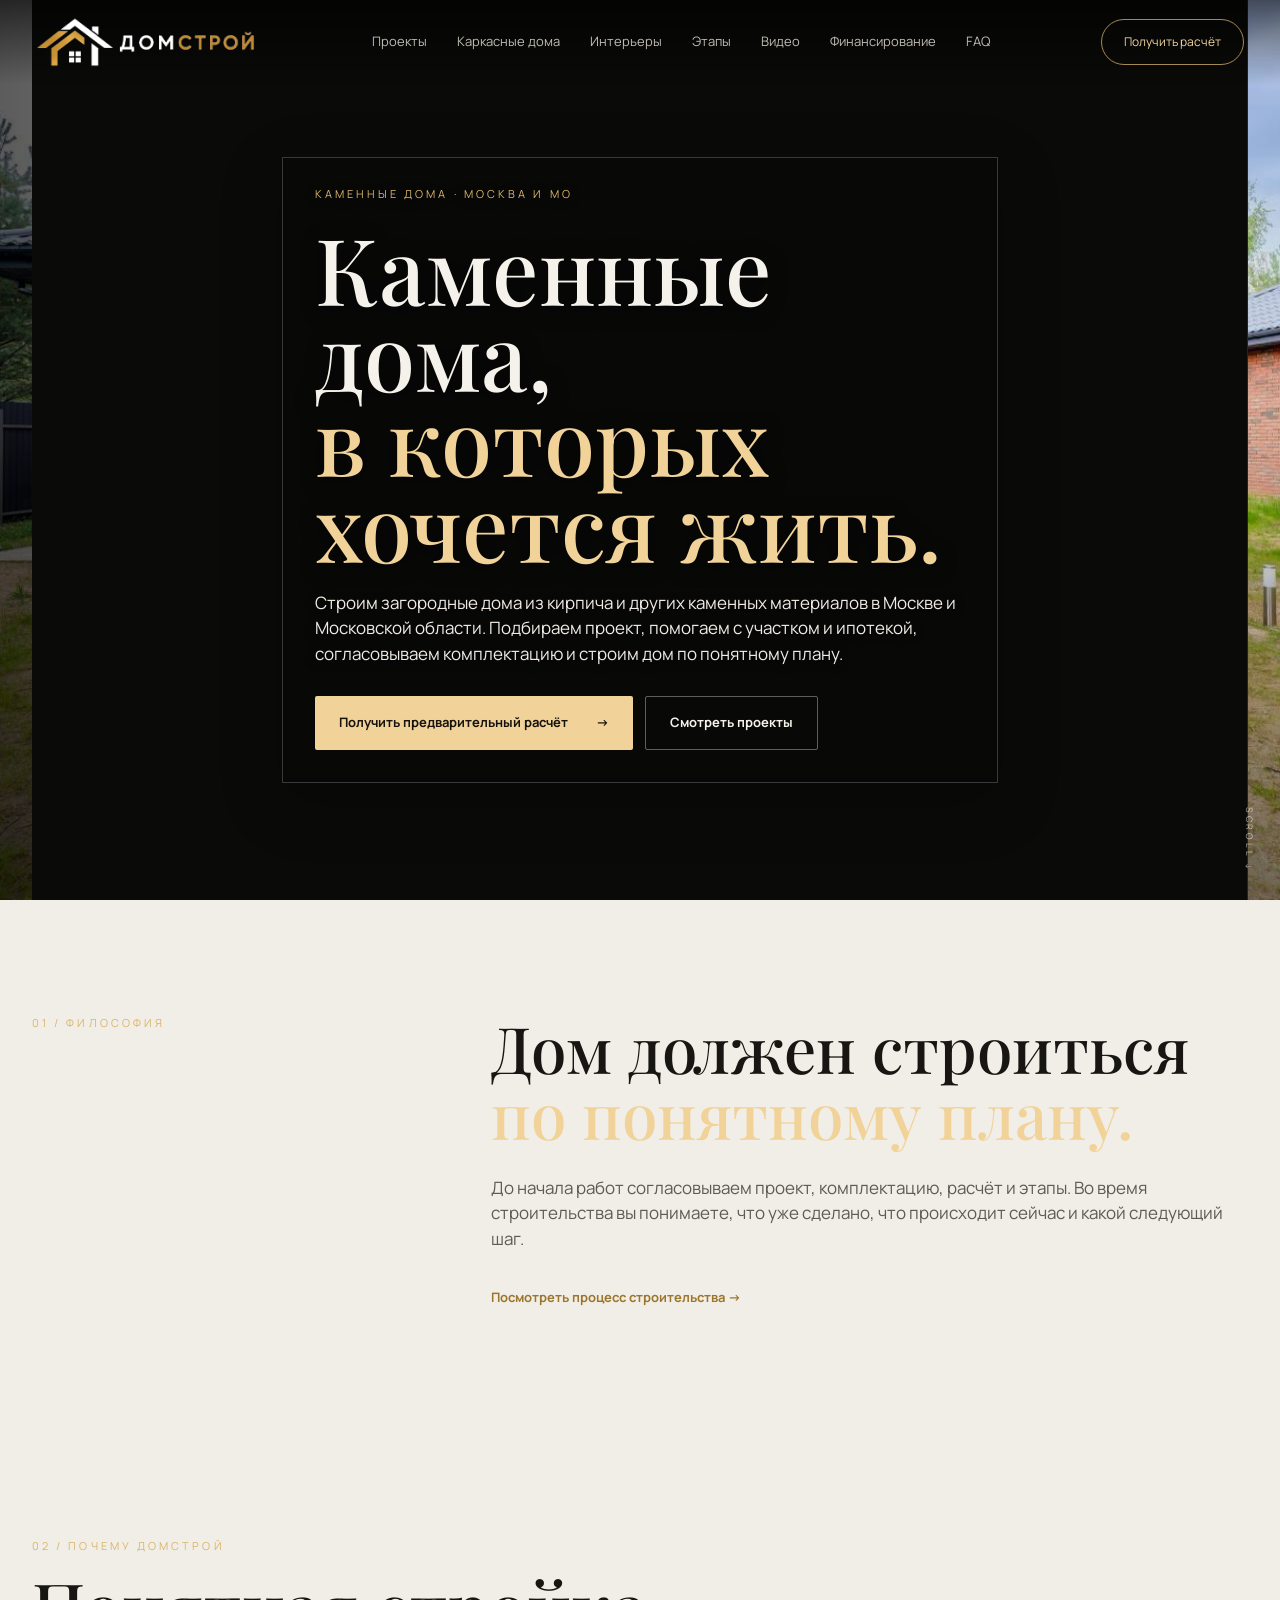
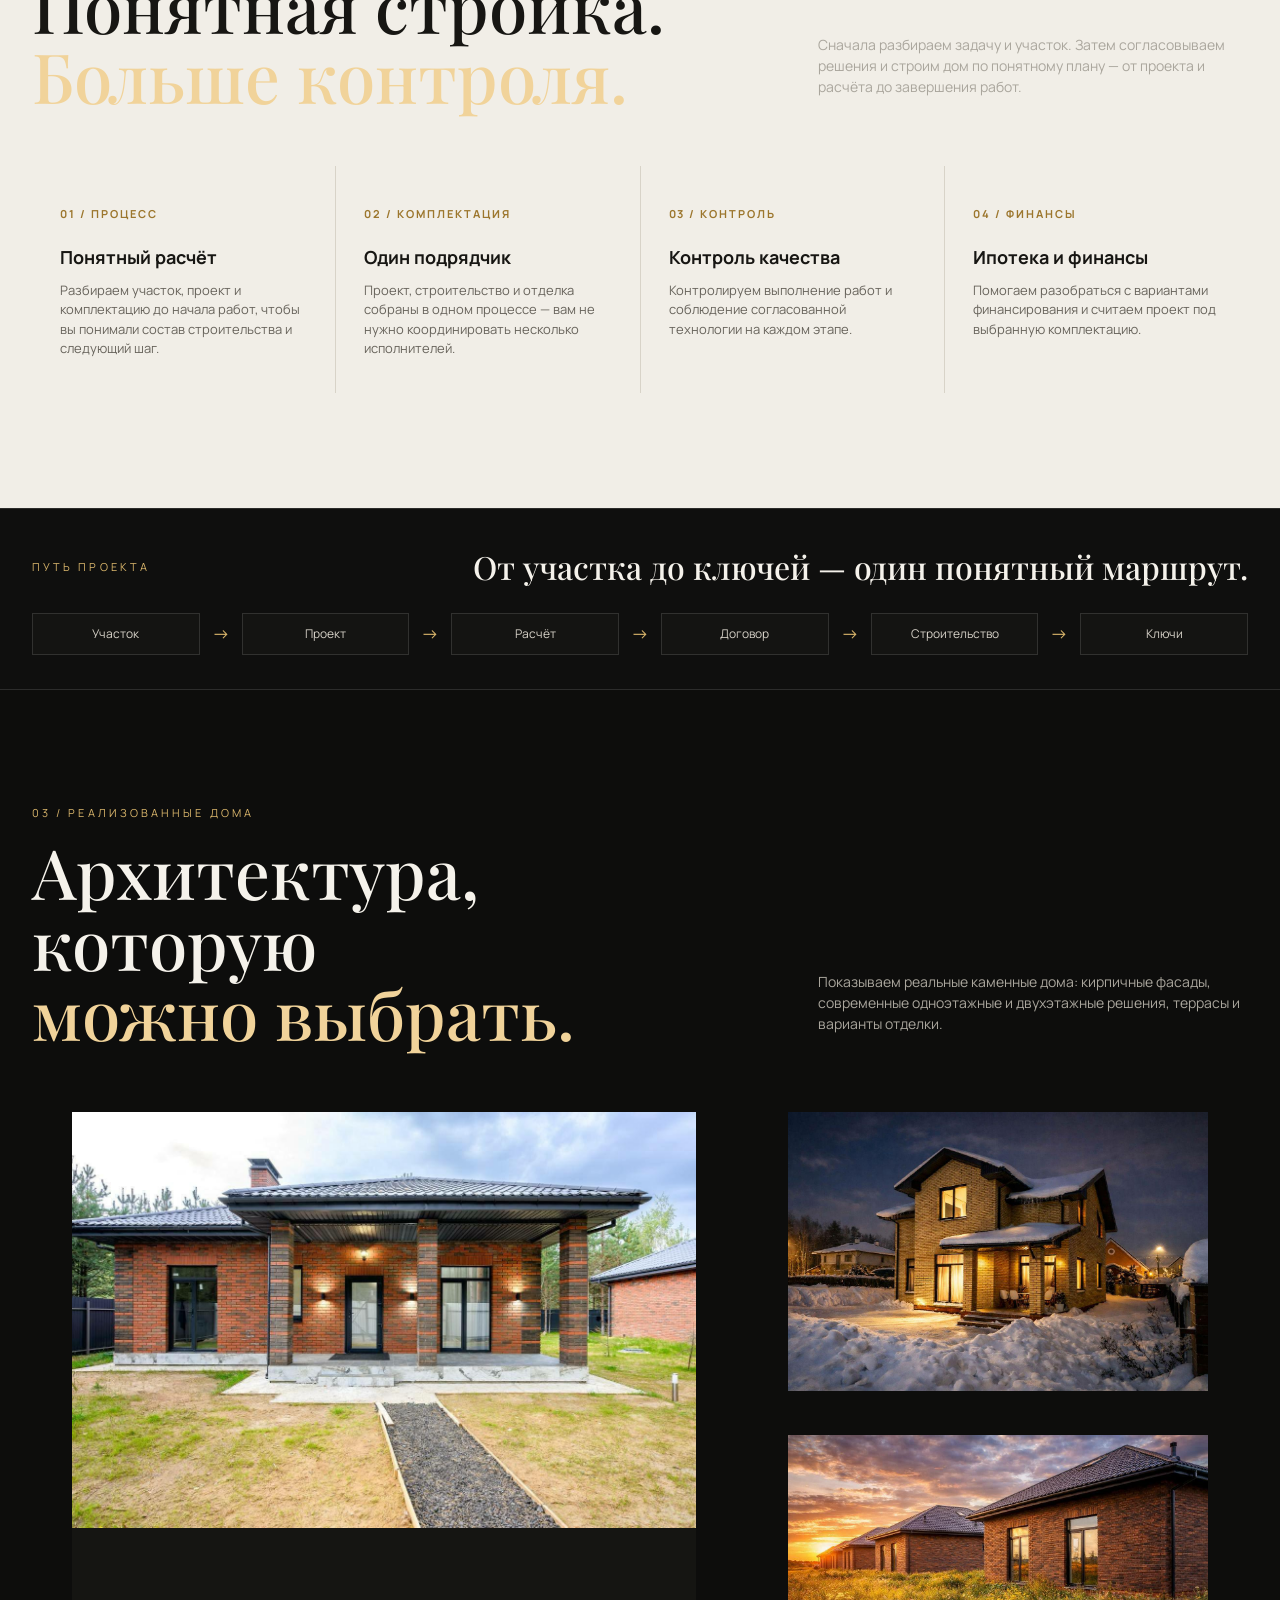
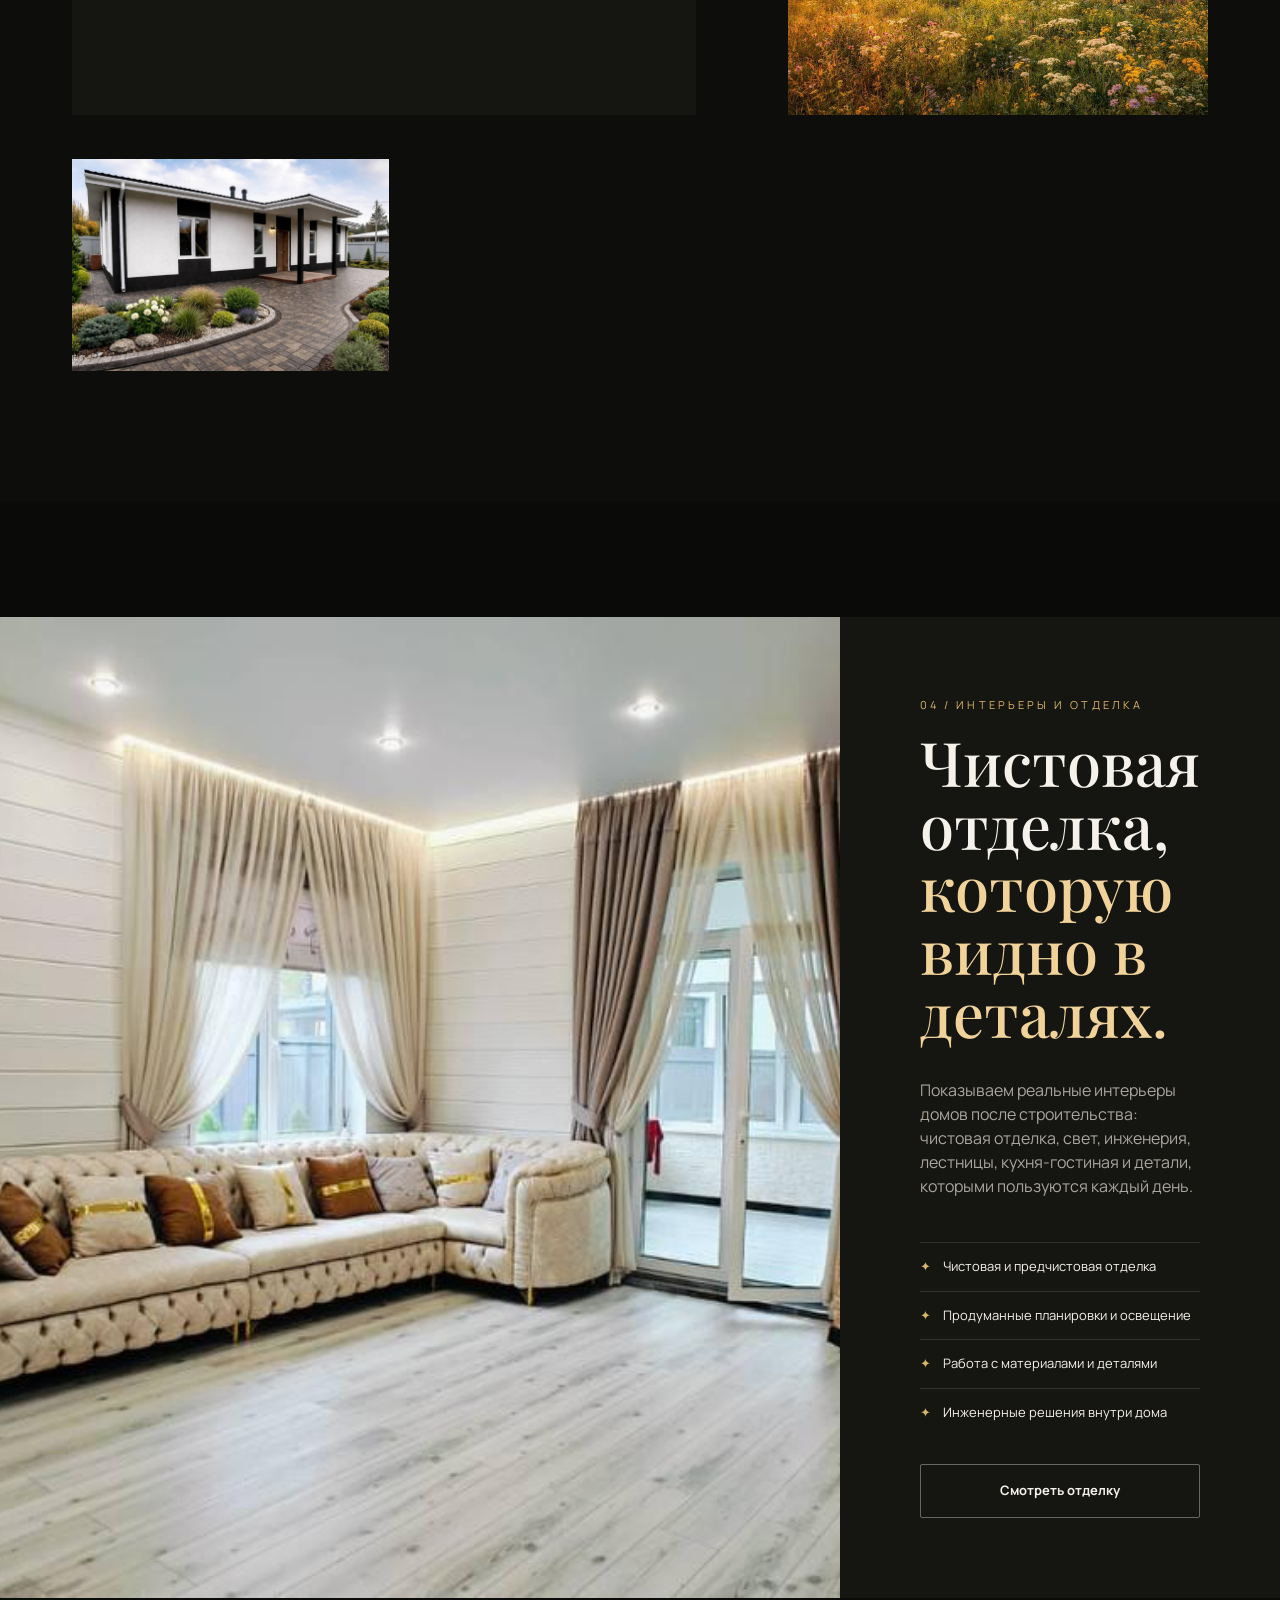
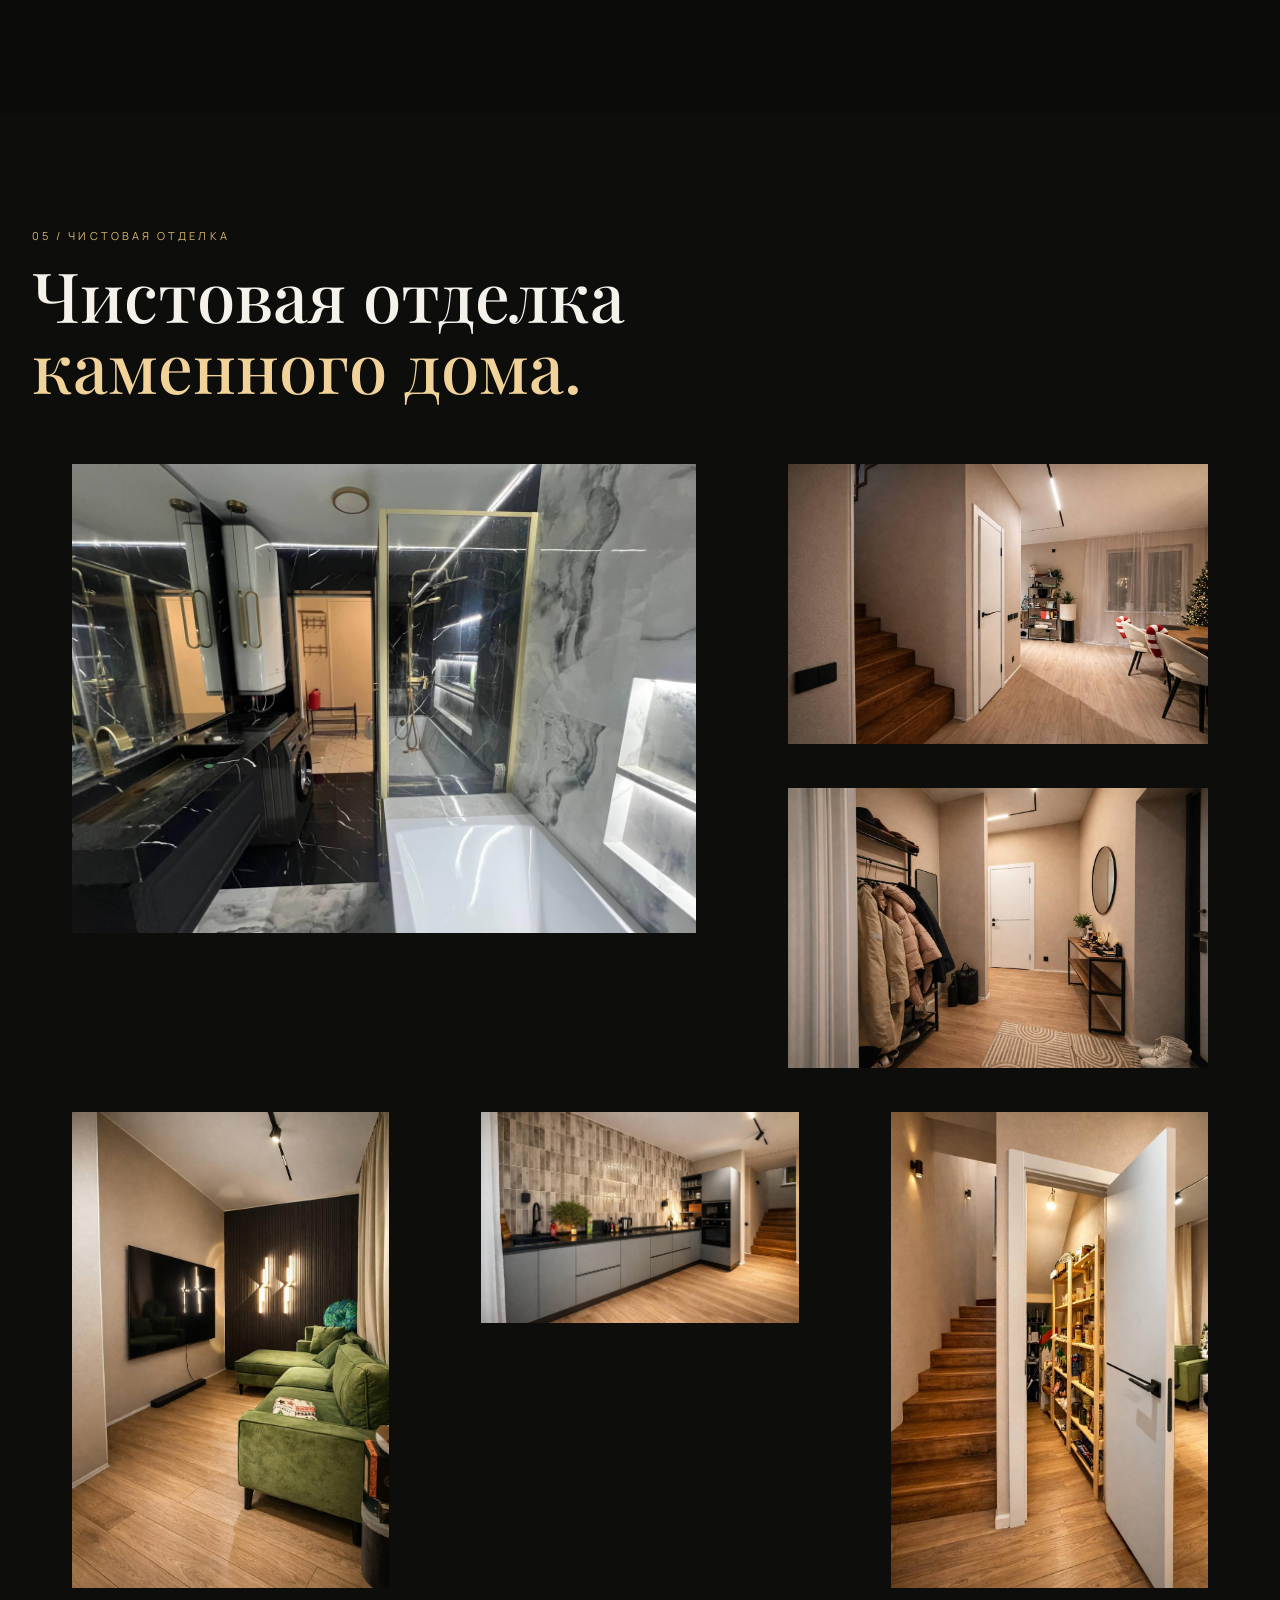
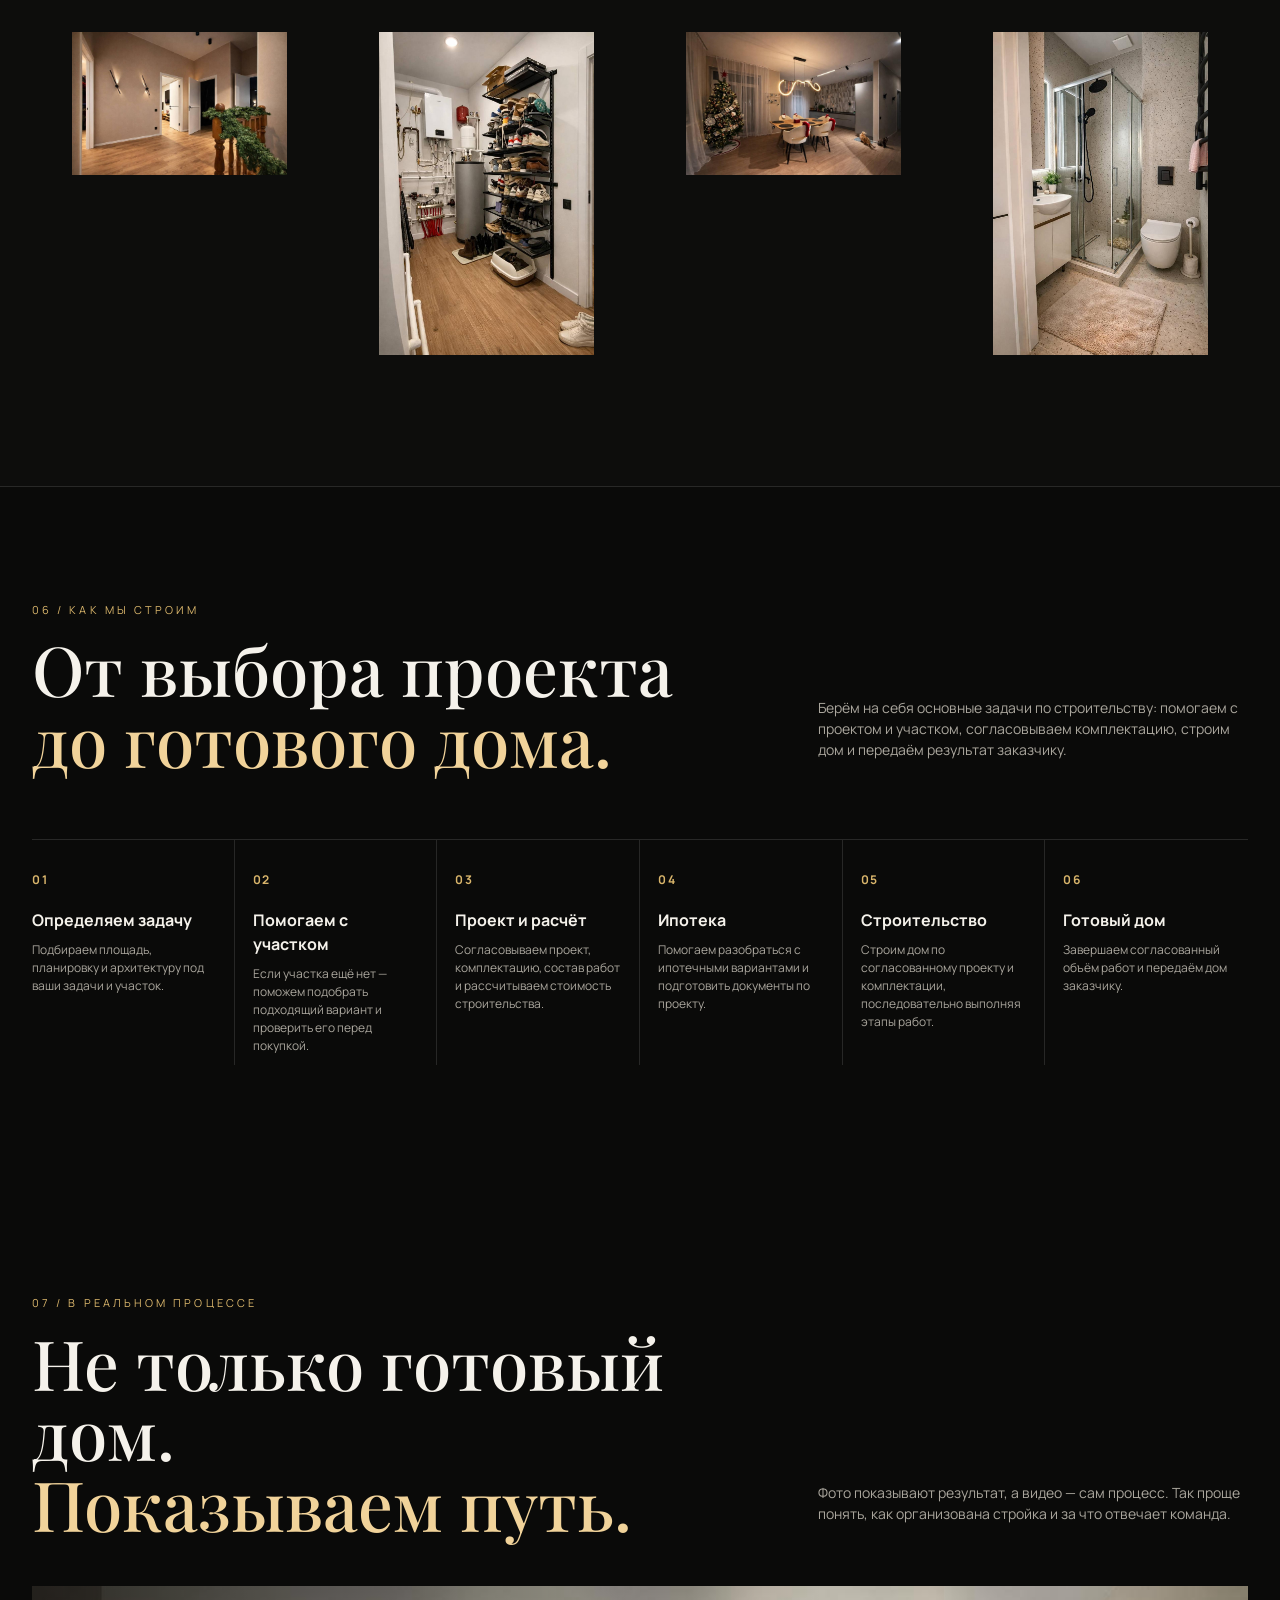
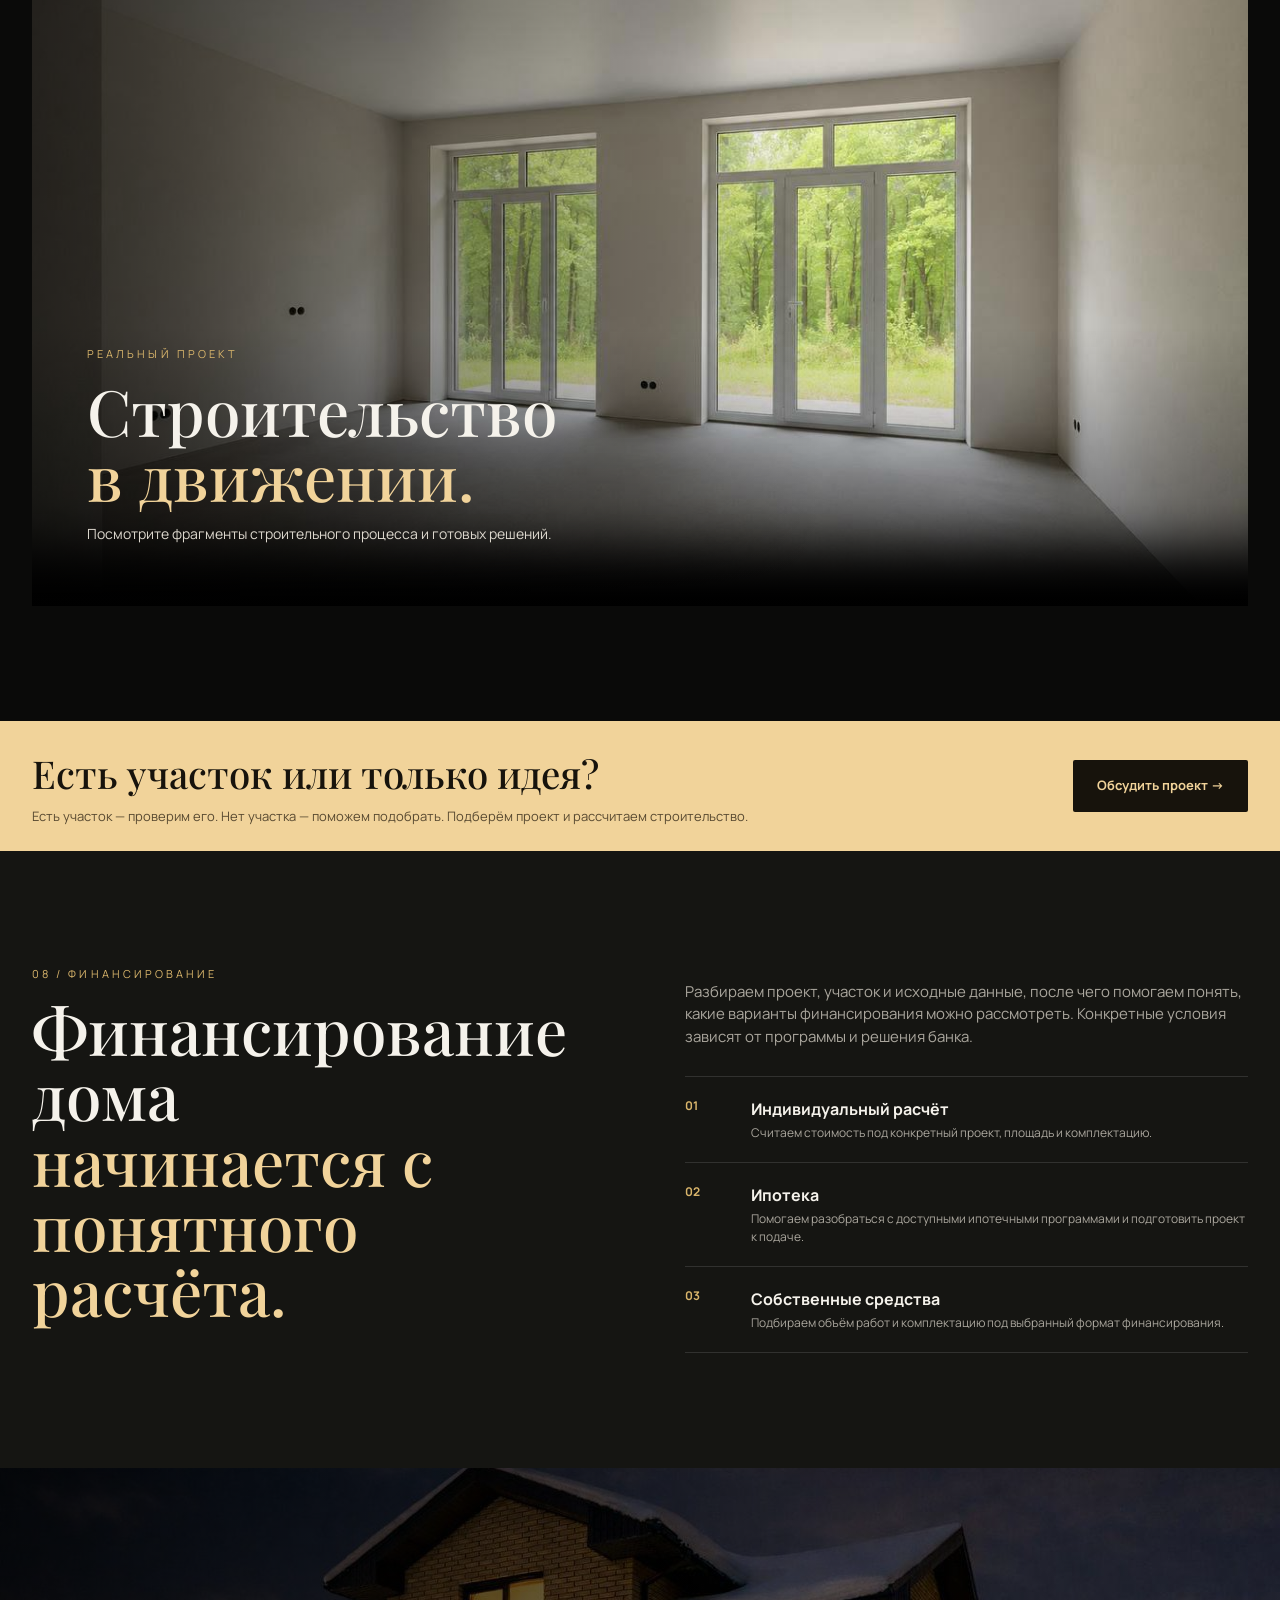
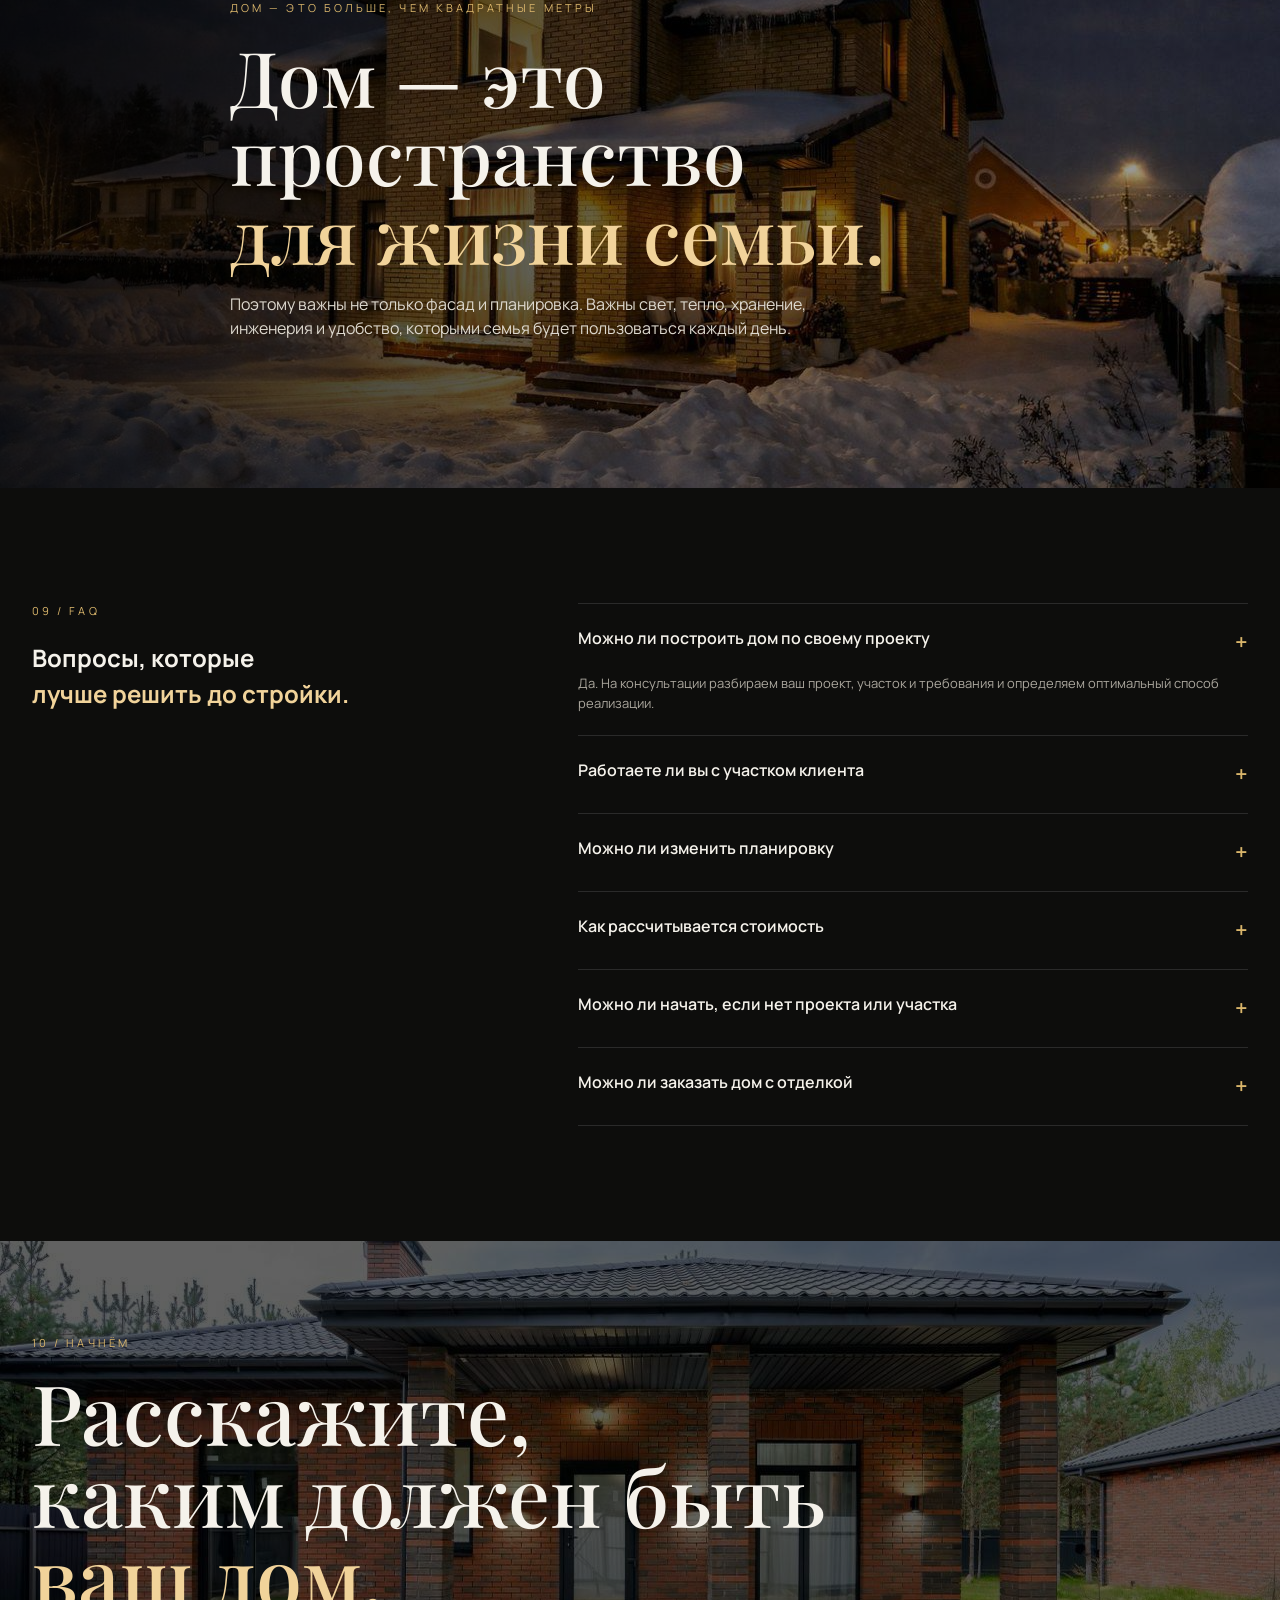
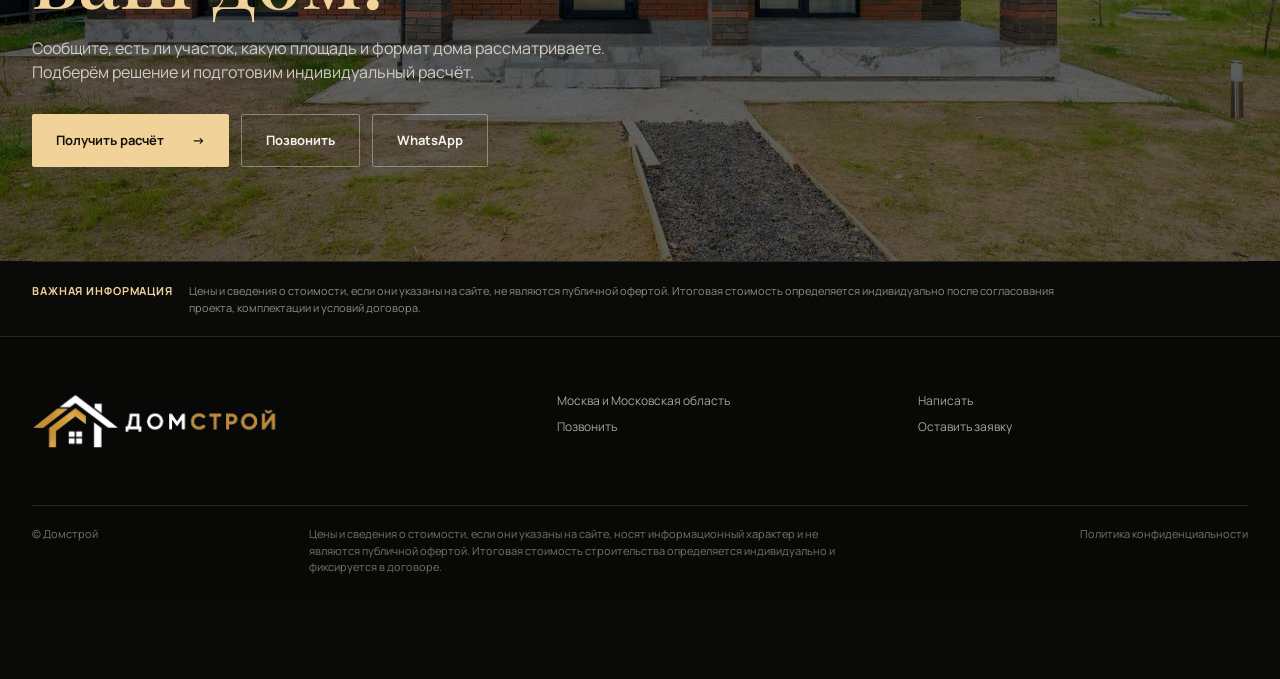
==== index.html @ bb853ee2 "Add files via upload" ====
<!doctype html>
<html lang="ru">
<head>
<meta charset="utf-8">
<meta name="viewport" content="width=device-width, initial-scale=1">
<title>Домстрой — строительство домов под ключ в Москве и Московской области</title>
<meta name="description" content="Домстрой — строительство загородных домов под ключ в Москве и Московской области. Проектирование, строительство, отделка, ипотека и контроль на каждом этапе.">
<meta property="og:title" content="Домстрой — строительство домов под ключ в Москве и Московской области">
<meta property="og:description" content="Строим загородные дома под ключ: от проекта и сметы до отделки и передачи ключей.">
<meta property="og:type" content="website">
<meta property="og:image" content="https://домстроймск.рф/1000024767.jpg">
<meta name="theme-color" content="#0a0a09">
<meta property="og:url" content="https://домстроймск.рф/">
<link rel="preconnect" href="https://fonts.googleapis.com">
<link rel="preconnect" href="https://fonts.gstatic.com" crossorigin>
<link href="https://fonts.googleapis.com/css2?family=Manrope:wght@400;500;600;700;800&family=Playfair+Display:wght@500;600&display=swap" rel="stylesheet">
<style>
:root{--bg:#0a0a09;--bg2:#11110f;--card:#151512;--gold:#d9b56b;--gold2:#f1d39a;--text:#f5f2eb;--muted:#aaa69d;--line:rgba(255,255,255,.12);--max:1320px}
*{box-sizing:border-box}html{scroll-behavior:smooth}body{margin:0;background:var(--bg);color:var(--text);font-family:Manrope,Arial,sans-serif;line-height:1.5}a{color:inherit;text-decoration:none}img{display:block;width:100%;object-fit:cover}.container{width:min(calc(100% - 64px),var(--max));margin:auto}.eyebrow,.kicker{font-size:11px;letter-spacing:.28em;text-transform:uppercase;color:var(--gold)}
.header{position:fixed;z-index:50;top:0;left:0;right:0;height:84px;display:flex;align-items:center;padding:0 36px;transition:.3s;background:linear-gradient(180deg,rgba(0,0,0,.6),transparent)}.header.scrolled{background:rgba(10,10,9,.92);backdrop-filter:blur(14px);border-bottom:1px solid var(--line)}
.logo{height:52px;width:auto;max-width:220px;object-fit:contain}.nav{margin:auto;display:flex;gap:30px;font-size:13px;color:#e8e3d9}.nav a{opacity:.82;transition:.2s}.nav a:hover{opacity:1;color:var(--gold2)}.head-cta{border:1px solid rgba(217,181,107,.75);padding:13px 22px;border-radius:999px;font-size:12px;color:var(--gold2)}.burger{display:none;background:none;border:0;color:white;font-size:24px}.mobile-menu{display:none}.mobile-menu.open{display:block;position:fixed;z-index:45;top:72px;left:0;right:0;background:rgba(10,10,9,.98);backdrop-filter:blur(18px);border-bottom:1px solid var(--line);padding:18px}.mobile-menu a{display:block;padding:16px 4px;border-bottom:1px solid var(--line);font-size:14px}.mobile-menu a:last-child{border-bottom:0;color:var(--gold2)}
.benefits{background:#f1eee7;color:#171613}.benefits-grid{display:grid;grid-template-columns:repeat(4,1fr);gap:1px;background:#d8d3c8;margin-top:55px}.benefit{background:#f1eee7;padding:34px 28px;min-height:205px}.benefit b{font-size:11px;letter-spacing:.18em;color:#9c762d}.benefit h3{font-size:18px;margin:20px 0 10px}.benefit p{color:#68645c;font-size:13px;margin:0}
.video-section{background:#0a0a09}.video-wrap{position:relative;overflow:hidden;background:#111;min-height:620px}.video-wrap video{display:block;width:100%;height:620px;object-fit:cover}.video-overlay{position:absolute;inset:0;pointer-events:none;background:linear-gradient(90deg,rgba(0,0,0,.68),transparent 65%),linear-gradient(0deg,rgba(0,0,0,.58),transparent 45%)}.video-copy{position:absolute;z-index:2;left:55px;bottom:48px;max-width:600px}.video-copy h2{font-family:"Playfair Display",serif;font-size:clamp(44px,5vw,72px);line-height:1.02;font-weight:500;margin:15px 0}.video-copy p{color:#ddd8ce;max-width:520px;font-size:14px}
.lead-strip{background:var(--gold2);color:#17130c;padding:24px 0}.lead-strip-inner{display:flex;align-items:center;justify-content:space-between;gap:30px}.lead-strip strong{font-family:"Playfair Display",serif;font-size:clamp(25px,3vw,40px);font-weight:500}.lead-strip span{font-size:13px;color:#594a31}.btn-dark{background:#17130c;color:#f1d39a}.btn-dark:hover{transform:translateY(-2px);background:#292016}
.consent{display:flex;align-items:flex-start;gap:10px;margin:4px 0 18px;color:#aaa69d;font-size:11px;line-height:1.45;cursor:pointer}.consent input{appearance:none;-webkit-appearance:none;flex:0 0 18px;width:18px;height:18px;margin:0;border:1px solid rgba(241,211,154,.65);border-radius:3px;background:transparent;cursor:pointer;position:relative}.consent input:checked{background:var(--gold2);border-color:var(--gold2)}.consent input:checked:after{content:'✓';position:absolute;left:3px;top:-1px;color:#17130c;font-size:14px;font-weight:800}.consent a{color:var(--gold2);text-decoration:underline;text-underline-offset:2px}.lead-card small{display:block;margin-top:12px}.mobile-cta{display:none}.no-scroll{overflow:hidden}.lightbox-controls{position:absolute;inset:0;display:flex;align-items:center;justify-content:space-between;pointer-events:none}.lb-arrow{pointer-events:auto;border:0;background:rgba(255,255,255,.08);color:#fff;width:48px;height:48px;border-radius:50%;font-size:24px;cursor:pointer;margin:0 18px}.lb-arrow:hover{background:rgba(217,181,107,.25)}
@media(max-width:900px){.benefits-grid{grid-template-columns:1fr 1fr}.video-wrap,.video-wrap video{min-height:500px;height:500px}.video-copy{left:28px;right:28px;bottom:30px}.lead-strip-inner{align-items:flex-start;flex-direction:column}.mobile-cta{display:flex;position:fixed;z-index:40;bottom:0;left:0;right:0;padding:10px 12px;background:rgba(8,8,7,.94);backdrop-filter:blur(12px);border-top:1px solid var(--line);gap:8px}.mobile-cta a{flex:1;text-align:center;padding:13px 8px;font-size:12px;font-weight:800;border-radius:2px}.mobile-cta .call{background:var(--gold2);color:#17130c}.mobile-cta .tg{border:1px solid rgba(255,255,255,.25)}.lb-arrow{margin:0 8px}}
@media(max-width:520px){.benefits-grid{grid-template-columns:1fr}.video-wrap,.video-wrap video{height:460px;min-height:460px}.video-copy h2{font-size:43px}.mobile-cta{padding-bottom:calc(10px + env(safe-area-inset-bottom))}}

.hero{min-height:860px;height:100vh;max-height:980px;position:relative;display:grid;grid-template-columns:minmax(420px,.82fr) minmax(0,1.18fr);overflow:hidden;background:#0a0a09}.hero-copy-panel{display:flex;align-items:center;background:#0d0d0c;color:var(--text);position:relative;z-index:2}.hero-content{width:min(650px,100%);padding:130px 52px 70px max(32px,calc((100vw - var(--max))/2));display:flex;flex-direction:column;justify-content:center}.hero-media{position:relative;min-height:100%;overflow:hidden;background:#171613}.hero-media:after{content:"";position:absolute;inset:0;background:linear-gradient(90deg,rgba(0,0,0,.18),transparent 28%),linear-gradient(0deg,rgba(0,0,0,.28),transparent 40%)}.hero-media img{height:100%;object-fit:cover;object-position:center}.hero h1{font-family:"Playfair Display",serif;font-size:clamp(58px,7.2vw,104px);line-height:.93;font-weight:500;margin:22px 0}.hero h1 span,.section-title em,h2 em{font-style:normal;color:var(--gold2)}.hero-copy{font-size:17px;max-width:570px;color:#d8d4cb;margin:0 0 30px}.actions{display:flex;gap:12px;flex-wrap:wrap}.btn{display:inline-flex;align-items:center;justify-content:center;gap:28px;padding:16px 24px;border-radius:2px;font-size:13px;font-weight:700;transition:.25s}.btn-gold{background:var(--gold2);color:#17130c}.btn-gold:hover{transform:translateY(-2px);background:#ffe0a4}.btn-outline{border:1px solid rgba(255,255,255,.35)}.btn-outline:hover{border-color:var(--gold);color:var(--gold2)}.hero-trust{display:flex;gap:26px;margin-top:42px;padding-top:20px;border-top:1px solid rgba(255,255,255,.16)}.hero-trust strong{display:block;font-size:19px}.hero-trust span{display:block;color:#aaa69d;font-size:10px;margin-top:3px;line-height:1.35}.hero-scroll{position:absolute;right:28px;bottom:36px;writing-mode:vertical-rl;font-size:9px;letter-spacing:.3em;color:#8e8a82;z-index:4}
.section{padding:115px 0}.dark{background:#0d0d0c}.intro{background:#f1eee7;color:#171613}.intro-grid{display:grid;grid-template-columns:1fr 2fr;gap:80px}.intro h2{font-family:"Playfair Display",serif;font-weight:500;font-size:clamp(42px,5vw,72px);line-height:1.03;margin:0 0 28px}.intro p{max-width:750px;color:#5e5b54;font-size:17px}.text-link{display:inline-block;margin-top:20px;color:#9c762d;font-weight:700;font-size:13px}
.section-head{display:flex;justify-content:space-between;align-items:end;gap:50px;margin-bottom:48px}.section-head h2{font-family:"Playfair Display",serif;font-size:clamp(44px,5.4vw,72px);line-height:1.02;font-weight:500;margin:15px 0 0}.section-head>p{max-width:430px;color:var(--muted);font-size:14px}.gallery-grid{display:grid;grid-template-columns:repeat(12,1fr);gap:12px}.tile{position:relative;overflow:hidden;background:var(--card);min-height:260px;cursor:pointer}.tile img{height:100%;transition:transform .7s}.tile:hover img{transform:scale(1.045)}.tile:nth-child(1){grid-column:span 7;grid-row:span 2;min-height:610px}.tile:nth-child(2){grid-column:span 5}.tile:nth-child(3){grid-column:span 5}.tile:nth-child(4){grid-column:span 4}.tile:nth-child(5){grid-column:span 4}.tile:nth-child(6){grid-column:span 4}.tile:nth-child(n+7){grid-column:span 3;min-height:230px}.tile:after{content:"";position:absolute;inset:0;background:linear-gradient(0deg,rgba(0,0,0,.72),transparent 55%)}.tile-caption{position:absolute;z-index:2;left:22px;right:22px;bottom:20px}.tile-caption strong{font-size:17px}.tile-caption span{display:block;color:#c5c0b5;font-size:11px;margin-top:4px}
.split{display:grid;grid-template-columns:1.35fr .65fr;min-height:620px}.split-image img{height:100%}.split-copy{padding:80px;display:flex;flex-direction:column;justify-content:center;background:#151512}.split-copy h2{font-family:"Playfair Display",serif;font-size:clamp(44px,4.8vw,68px);line-height:1.02;font-weight:500;margin:18px 0}.split-copy p{color:var(--muted);max-width:520px}.checks{list-style:none;padding:0;margin:28px 0}.checks li{padding:14px 0;border-top:1px solid var(--line);font-size:13px}.checks li:before{content:"✦";color:var(--gold);margin-right:12px}
.process{border-top:1px solid var(--line)}.steps{display:grid;grid-template-columns:repeat(6,1fr);border-top:1px solid var(--line);margin-top:65px}.step{padding:26px 18px 10px 0;border-right:1px solid var(--line)}.step:not(:first-child){padding-left:18px}.step:last-child{border-right:0}.step b{color:var(--gold);font-size:12px;letter-spacing:.15em}.step h3{font-size:16px;margin:18px 0 9px}.step p{font-size:12px;color:var(--muted);margin:0}
.finance{background:#151512}.finance-grid{display:grid;grid-template-columns:1fr 1fr;gap:90px}.finance h2{font-family:"Playfair Display",serif;font-size:clamp(45px,5vw,70px);line-height:1.02;font-weight:500;margin:15px 0}.finance-copy{color:var(--muted);font-size:15px}.finance-list{margin-top:28px;border-top:1px solid var(--line)}.finance-item{display:grid;grid-template-columns:50px 1fr;gap:16px;padding:20px 0;border-bottom:1px solid var(--line)}.finance-item b{color:var(--gold);font-size:12px}.finance-item strong{display:block}.finance-item span{display:block;color:var(--muted);font-size:12px;margin-top:3px}
.quote{position:relative;min-height:620px;display:flex;align-items:center;overflow:hidden}.quote img{position:absolute;inset:0;height:100%}.quote:after{content:"";position:absolute;inset:0;background:linear-gradient(90deg,rgba(0,0,0,.82),rgba(0,0,0,.35))}.quote-inner{position:relative;z-index:2;max-width:820px}.quote h2{font-family:"Playfair Display",serif;font-size:clamp(48px,6vw,88px);line-height:1.02;font-weight:500;margin:20px 0}.quote p{font-size:16px;color:#ddd8ce;max-width:620px}
.faq-grid{display:grid;grid-template-columns:.8fr 1.2fr;gap:100px}.faq h2{font-family:"Playfair Display",serif;font-size:clamp(42px,4.8vw,66px);font-weight:500;line-height:1.04;margin:15px 0}.faq details{border-top:1px solid var(--line);padding:22px 0}.faq details:last-child{border-bottom:1px solid var(--line)}.faq summary{list-style:none;cursor:pointer;font-size:16px;font-weight:600;display:flex;justify-content:space-between}.faq summary::-webkit-details-marker{display:none}.faq summary span{color:var(--gold);font-size:22px}.faq p{color:var(--muted);font-size:13px;max-width:680px;margin:15px 0 0}
.contact{position:relative;overflow:hidden;min-height:620px;display:flex;align-items:center}.contact img{position:absolute;inset:0;height:100%}.contact:after{content:"";position:absolute;inset:0;background:rgba(0,0,0,.62)}.contact-inner{position:relative;z-index:2}.contact h2{font-family:"Playfair Display",serif;font-size:clamp(52px,6.5vw,92px);line-height:.98;font-weight:500;margin:20px 0}.contact p{max-width:620px;color:#d0ccc3;font-size:16px;margin-bottom:30px}
.footer{background:#080807;border-top:1px solid var(--line);padding:55px 0 25px}.footer-grid{display:grid;grid-template-columns:1.5fr 1fr 1fr;gap:30px}.footer-logo{height:52px;width:auto;max-width:210px}.footer-col{display:flex;flex-direction:column;gap:8px;color:#aaa69d;font-size:12px}.footer-bottom{margin-top:55px;padding-top:20px;border-top:1px solid var(--line);display:flex;justify-content:space-between;gap:22px;color:#77736c;font-size:11px}.footer-bottom span:nth-child(2){max-width:560px}
.lightbox{position:fixed;z-index:100;inset:0;background:rgba(0,0,0,.94);display:none;align-items:center;justify-content:center;padding:30px}.lightbox.open{display:flex}.lightbox img{max-width:95vw;max-height:90vh;width:auto;height:auto;object-fit:contain}.close{position:absolute;right:25px;top:18px;background:none;border:0;color:white;font-size:35px;cursor:pointer}
@media(max-width:900px){.hero{grid-template-columns:1fr;min-height:auto;height:auto;max-height:none}.hero-copy-panel{order:1}.hero-media{order:2;height:62vw;min-height:360px;max-height:560px}.hero-content{height:auto;display:block;padding:105px 18px 70px;width:min(calc(100% - 36px),var(--max));margin:auto}.header{height:72px;padding:0 18px}.logo{height:42px;max-width:170px}.nav,.head-cta{display:none}.burger{display:block;margin-left:auto}.hero{min-height:760px}.hero-content{padding-bottom:75px}.hero-copy{font-size:15px}.hero-trust{gap:18px;flex-wrap:wrap;margin-top:35px}.hero-trust strong{font-size:18px}.hero-scroll{display:none}.container{width:min(calc(100% - 36px),var(--max))}.section{padding:78px 0}.intro-grid,.finance-grid,.faq-grid{grid-template-columns:1fr;gap:35px}.section-head{display:block}.section-head>p{margin-top:25px}.gallery-grid{display:grid;grid-template-columns:1fr 1fr}.tile:nth-child(n){grid-column:auto;grid-row:auto;min-height:220px}.tile:nth-child(1){grid-column:span 2;min-height:390px}.split{grid-template-columns:1fr}.split-image{min-height:430px}.split-copy{padding:55px 28px}.steps{grid-template-columns:1fr 1fr}.step{border-right:0;border-bottom:1px solid var(--line);padding:20px 10px!important}.footer-grid{grid-template-columns:1fr 1fr}.footer-bottom{display:block}.footer-bottom>*{display:block;margin-top:8px}.footer-bottom span:nth-child(2){max-width:none;line-height:1.55}}
@media(max-width:520px){h1{font-size:52px;line-height:.98;margin:18px 0 22px}.hero{min-height:0;height:auto;max-height:none;align-items:stretch}.hero-content{padding-top:95px;padding-bottom:58px}.hero-media{height:68vw;min-height:300px}.hero-copy{font-size:15px;line-height:1.65}.actions{gap:10px}.btn{width:100%;min-height:58px}.hero-trust{display:grid;grid-template-columns:1fr 1fr;gap:20px 18px;margin-top:38px;padding-top:20px}.hero-trust strong{font-size:18px;line-height:1.15}.hero-trust span{font-size:10px;line-height:1.45}.eyebrow{font-size:9px;letter-spacing:.2em;line-height:1.5}.gallery-grid{grid-template-columns:1fr}.tile:nth-child(1){grid-column:auto}.steps{grid-template-columns:1fr}.footer-grid{grid-template-columns:1fr}.contact{min-height:650px}}
.lead-modal{position:fixed;inset:0;z-index:120;background:rgba(0,0,0,.82);backdrop-filter:blur(10px);display:none;align-items:center;justify-content:center;padding:18px}.lead-modal.open{display:flex}.lead-card{position:relative;width:min(600px,100%);background:#f1eee7;color:#171613;padding:42px;border-radius:4px;box-shadow:0 30px 100px rgba(0,0,0,.5)}.lead-card h2{font-family:"Playfair Display",serif;font-size:44px;line-height:1.02;font-weight:500;margin:10px 0 12px}.lead-card>p{color:#68645d;font-size:13px;margin:0 0 22px}.lead-close{position:absolute;right:15px;top:9px;border:0;background:none;font-size:32px;color:#4e4a43;cursor:pointer}.lead-card form{display:grid;gap:10px}.lead-card input,.lead-card textarea{width:100%;border:1px solid #d2cec4;background:white;padding:14px;font:inherit;font-size:13px;outline:none}.lead-card textarea{min-height:100px;resize:vertical}.lead-card input:focus,.lead-card textarea:focus{border-color:#9c762d}.lead-card small{font-size:10px;color:#8a857d}.toast{position:fixed;left:50%;bottom:28px;z-index:130;transform:translate(-50%,20px);background:#f1eee7;color:#171613;padding:12px 16px;font-size:12px;opacity:0;pointer-events:none;transition:.25s}.toast.show{opacity:1;transform:translate(-50%,0)}.no-scroll{overflow:hidden}@media(max-width:520px){.lead-card{padding:30px 18px}.lead-card h2{font-size:36px}}

/* FINAL MOBILE FIXES */
html, body {
  width: 100%;
  max-width: 100%;
  overflow-x: hidden;
}

.hero,
.section,
.intro,
.finance,
.quote,
.contact,
.footer,
.benefits,
.video-section,
.lead-strip,
.dark {
  width: 100%;
  max-width: 100%;
}

.hero-media,
.hero-media img,
.quote img,
.contact img {
  width: 100%;
  max-width: 100%;
}

.legal-note {
  display: flex;
  align-items: flex-start;
  gap: 16px;
  padding: 20px 0;
  border-top: 1px solid var(--line);
  color: #8f8b83;
  font-size: 11px;
  line-height: 1.55;
}

.legal-note strong {
  flex: 0 0 auto;
  color: var(--gold2);
  font-size: 11px;
  letter-spacing: .08em;
  text-transform: uppercase;
}

.legal-note span {
  max-width: 900px;
}

.consent {
  min-width: 0;
}

.consent input {
  display: block;
  flex: 0 0 20px;
  width: 20px;
  height: 20px;
}

.consent span {
  min-width: 0;
  overflow-wrap: anywhere;
}

.lead-modal {
  overflow-y: auto;
  -webkit-overflow-scrolling: touch;
}

.lead-card {
  max-height: calc(100dvh - 24px);
  overflow-y: auto;
}

.mobile-cta {
  padding-bottom: calc(10px + env(safe-area-inset-bottom));
}

body {
  padding-bottom: calc(78px + env(safe-area-inset-bottom));
}

@media(max-width:520px) {
  .container {
    width: calc(100% - 32px);
    max-width: none;
  }

  .hero {
    width: 100vw;
    min-width: 100vw;
  }

  .hero-content {
    width: calc(100% - 32px);
    max-width: none;
    margin: 0 16px;
  }

  .hero h1,
  .intro h2,
  .section-head h2,
  .split-copy h2,
  .finance h2,
  .quote h2,
  .faq h2,
  .contact h2 {
    overflow-wrap: normal;
    word-break: normal;
    hyphens: none;
  }

  .hero h1 {
    font-size: clamp(46px, 13.5vw, 58px);
    line-height: 1.02;
  }

  .hero-copy {
    max-width: 100%;
  }

  .hero-trust {
    grid-template-columns: 1fr 1fr;
  }

  .hero-trust div {
    min-width: 0;
  }

  .hero-trust strong,
  .hero-trust span {
    overflow-wrap: anywhere;
  }

  .section-head {
    min-width: 0;
  }

  .section-head > p {
    max-width: 100%;
    overflow-wrap: anywhere;
  }

  .split-copy {
    padding: 48px 20px;
  }

  .finance-grid,
  .faq-grid {
    min-width: 0;
  }

  .finance-item {
    grid-template-columns: 34px minmax(0, 1fr);
  }

  .finance-item strong,
  .finance-item span {
    overflow-wrap: anywhere;
  }

  .faq summary {
    gap: 18px;
    line-height: 1.4;
  }

  .faq summary span {
    flex: 0 0 auto;
  }

  .contact h2 {
    font-size: clamp(44px, 12vw, 58px);
  }

  .footer {
    padding-bottom: 32px;
  }

  .footer-bottom {
    padding-bottom: 12px;
  }

  .footer-bottom span:nth-child(2) {
    max-width: 100%;
    overflow-wrap: anywhere;
  }

  .legal-note {
    display: block;
    font-size: 10px;
  }

  .legal-note strong {
    display: block;
    margin-bottom: 7px;
  }

  .lead-card {
    padding: 28px 18px;
  }

  .lead-card h2 {
    font-size: 34px;
  }

  .consent {
    font-size: 11px;
    line-height: 1.5;
  }
}

/* Исправление фирменного логотипа */
.header .logo {
  display: block;
  width: auto;
  height: 52px;
  max-width: 230px;
  object-fit: contain;
}
.footer-logo {
  display: block;
  width: auto;
  height: 58px;
  max-width: 260px;
  object-fit: contain;
}
@media(max-width:900px){
  .header .logo {
    height: 46px;
    max-width: 205px;
  }
}

/* Финальная мобильная адаптация */
.hero-media picture,.hero-media picture img{display:block;width:100%;height:100%}
.tile-caption{display:none!important}.tile:after{display:none!important}
@media(max-width:900px){
  body{padding-bottom:76px}
  .header{height:72px;padding:0 18px;background:rgba(10,10,9,.92);backdrop-filter:blur(12px)}
  .header .logo{height:44px;max-width:200px}
  .burger{font-size:0;width:46px;height:46px;position:relative}
  .burger:before,.burger:after{content:"";position:absolute;left:7px;right:0;height:2px;background:#fff}
  .burger:before{top:15px;box-shadow:0 9px 0 #fff}
  .hero{min-height:0;height:auto;max-height:none;display:block;padding-top:72px;background:#0b0b0a}
  .hero-media{position:absolute;top:72px;left:0;right:0;height:calc(100svh - 72px);min-height:640px}
  .hero-media:after{background:linear-gradient(180deg,rgba(0,0,0,.12) 0%,rgba(0,0,0,.18) 28%,rgba(0,0,0,.68) 70%,rgba(0,0,0,.92) 100%)}
  .hero-content{width:calc(100% - 32px);margin:0 16px;padding:54px 0 54px;min-height:calc(100svh - 72px);display:flex;flex-direction:column;justify-content:flex-end}
  .eyebrow{font-size:9px;letter-spacing:.18em;margin-bottom:8px}
  .hero h1{font-size:clamp(43px,11vw,52px);line-height:1.02;letter-spacing:-.02em;margin:8px 0 18px;max-width:100%}
  .hero-copy{font-size:15px;line-height:1.5;max-width:100%;margin-bottom:22px;color:#eeeae2}
  .actions{display:grid;grid-template-columns:1fr;gap:10px;width:100%}
  .actions .btn{width:100%;min-height:56px;padding:14px 16px;font-size:16px}
  .hero-trust{display:grid;grid-template-columns:1fr 1fr;gap:16px 22px;margin-top:26px;padding-top:18px}
  .hero-trust strong{font-size:17px}.hero-trust span{font-size:10px;line-height:1.35}
  .hero-scroll{display:none}
  .section{padding:64px 0}
  .intro-grid{gap:24px}.intro h2,.section-head h2,.finance h2,.quote h2,.contact h2{font-size:clamp(40px,10.5vw,52px);line-height:1.04;overflow-wrap:break-word;word-break:normal}
  .intro p,.section-head>p,.finance-copy{font-size:15px;line-height:1.6}
  .section-head{display:block;margin-bottom:30px}.section-head>p{margin-top:18px;max-width:100%}
  .benefits-grid{grid-template-columns:1fr;margin-top:30px;gap:1px}
  .benefit{min-height:0;padding:24px 20px}.benefit h3{margin:12px 0 8px}
  .gallery-grid{display:block}.tile,.tile:nth-child(n),.tile:nth-child(1){display:block;min-height:0!important;height:auto!important;margin:0 0 12px}
  .tile img{width:100%;height:auto!important;object-fit:contain;transition:none}
  .split{display:block;min-height:0}.split-image img{height:auto}.split-copy{padding:48px 20px}
  .steps{display:block;margin-top:36px}.step,.step:not(:first-child){display:grid;grid-template-columns:38px 1fr;column-gap:12px;border-right:0;border-bottom:1px solid var(--line);padding:20px 0!important}.step b{grid-row:1 / span 2}.step h3{margin:0 0 6px;font-size:17px}.step p{grid-column:2;margin:0}
  .video-wrap{min-height:0;height:auto}.video-wrap video{height:auto;min-height:0;aspect-ratio:16/10;object-fit:cover}.video-overlay,.video-copy{display:none}
  .finance-grid{display:block}.finance-list{margin-top:22px}.finance-item{grid-template-columns:34px minmax(0,1fr);padding:18px 0}.finance-item strong,.finance-item span{overflow-wrap:normal;word-break:normal}
  .faq-grid{display:block}.faq{margin-top:28px}.faq summary{font-size:15px;line-height:1.4}
  .contact{min-height:620px}.contact-inner{padding:56px 0 100px}.contact h2{font-size:48px}
  .mobile-cta{height:76px;padding:10px 12px calc(10px + env(safe-area-inset-bottom));gap:10px}.mobile-cta a{font-size:16px;min-height:56px;display:flex;align-items:center;justify-content:center;border-radius:3px}
  .legal-note{padding:18px 0 22px}.footer-bottom span:nth-child(2){font-size:10px}
}
@media(max-width:520px){
  .container{width:calc(100% - 32px)}
  .hero-media picture img{object-fit:cover;object-position:center center}
  .hero-content{padding-top:38px;padding-bottom:40px}
  .hero h1{font-size:clamp(42px,10.8vw,50px);max-width:100%}
  .hero-copy{font-size:14px;line-height:1.48}
  .hero-trust{grid-template-columns:1fr 1fr}
  .intro-grid{display:block}.intro-grid>.kicker{margin-bottom:22px}
  .intro h2,.section-head h2,.finance h2{font-size:42px}
  .benefit p{font-size:13px}
  .gallery-grid .tile img{border-radius:2px}
  .lead-strip-inner{gap:18px}.lead-strip strong{font-size:30px;line-height:1.05}.lead-strip span{font-size:13px}
  .lead-card{max-height:calc(100svh - 20px);padding:28px 18px}.lead-card h2{font-size:34px}
}


/* V5 — полноценная мобильная компоновка */
html,body{overflow-x:hidden}
@media (max-width: 520px){
  body{padding-bottom:86px;overflow-x:hidden}
  .header{height:68px;padding:0 16px;position:relative;z-index:50}
  .header .logo{height:40px;max-width:190px}
  .burger{width:42px;height:42px}
  .burger:before,.burger:after{left:4px;right:0;height:2px}
  .burger:before{top:13px;box-shadow:0 9px 0 #fff}

  /* Первый экран: отдельная мобильная композиция */
  .hero{position:relative;display:block;height:auto;min-height:0;padding:0;background:#0b0b0a;overflow:hidden}
  .hero-media{position:absolute;inset:0;height:100%;min-height:0}
  .hero-media picture,.hero-media picture img{width:100%;height:100%;display:block}
  .hero-media picture img{object-fit:cover;object-position:center center}
  .hero-media:after{background:linear-gradient(180deg,rgba(0,0,0,.16) 0%,rgba(0,0,0,.20) 35%,rgba(0,0,0,.62) 67%,rgba(0,0,0,.94) 100%)}
  .hero-content{position:relative;width:calc(100% - 32px);margin:0 16px;min-height:calc(100svh - 68px);padding:38px 0 42px;display:flex;flex-direction:column;justify-content:flex-end}
  .hero .eyebrow{font-size:9px;letter-spacing:.18em;line-height:1.4;margin-bottom:8px}
  .hero h1{font-size:clamp(39px,10.4vw,48px);line-height:.98;letter-spacing:-.025em;margin:0 0 18px;max-width:100%;overflow-wrap:normal}
  .hero-copy{font-size:14px;line-height:1.48;max-width:100%;margin:0 0 20px;color:#f0ede7}
  .actions{display:grid;grid-template-columns:1fr;gap:9px;width:100%}
  .actions .btn{width:100%;min-height:54px;padding:13px 15px;font-size:15px}
  .hero-trust{display:grid;grid-template-columns:1fr 1fr;gap:14px 18px;margin-top:22px;padding-top:16px}
  .hero-trust strong{font-size:16px;line-height:1.15}
  .hero-trust span{font-size:9.5px;line-height:1.35}

  /* Заголовки: не допускаем горизонтального overflow */
  .intro-grid,.section-head,.finance-grid,.faq-grid,.split,.footer-grid{min-width:0}
  .intro-grid>*,.section-head>*,.finance-grid>*,.faq-grid>*,.split>*{min-width:0;max-width:100%}
  .section{padding:58px 0}
  .intro-grid{display:block}
  .intro-grid>.kicker{margin-bottom:18px}
  .intro h2,.section-head h2,.finance h2,.quote h2,.faq h2,.contact h2{font-size:40px;line-height:1.02;letter-spacing:-.025em;max-width:100%;width:100%;overflow-wrap:break-word;word-break:normal}
  .intro p,.section-head>p,.finance-copy,.faq p,.contact p{font-size:14px;line-height:1.55;max-width:100%;overflow-wrap:break-word}

  /* Проекты и интерьеры: фото полностью, без текста поверх */
  .gallery-grid{display:block}
  .tile,.tile:nth-child(n),.tile:nth-child(1){display:block;width:100%;height:auto!important;min-height:0!important;margin:0 0 14px;overflow:hidden}
  .tile img,.tile:nth-child(n) img{display:block;width:100%;height:auto!important;max-height:none;object-fit:contain!important;transform:none!important}
  .tile-caption,.tile:after{display:none!important}

  /* Процесс — только одна колонка */
  .steps{display:block;margin-top:34px}
  .step,.step:not(:first-child){display:grid;grid-template-columns:34px minmax(0,1fr);column-gap:12px;align-items:start;padding:20px 0!important;border-right:0;border-bottom:1px solid var(--line)}
  .step b{grid-row:1 / span 2}
  .step h3{font-size:17px;line-height:1.25;margin:0 0 5px;min-width:0}
  .step p{grid-column:2;font-size:12px;line-height:1.5;margin:0;min-width:0}

  /* Видео без надписей поверх */
  .video-wrap{height:auto;min-height:0}
  .video-wrap video{display:block;width:100%;height:auto;aspect-ratio:16/10;object-fit:cover}
  .video-overlay,.video-copy{display:none}

  /* Ипотека */
  .finance-grid{display:block}
  .finance-list{margin-top:22px}
  .finance-item{grid-template-columns:30px minmax(0,1fr);gap:12px;padding:17px 0}
  .finance-item strong{font-size:14px;line-height:1.35}
  .finance-item span{font-size:11px;line-height:1.45;overflow-wrap:break-word}

  /* FAQ */
  .faq-grid{display:block}
  .faq{margin-top:26px}
  .faq summary{font-size:14px;line-height:1.4;gap:15px}

  /* Контактный блок */
  .contact{min-height:560px}
  .contact-inner{padding:54px 0 100px}
  .contact h2{font-size:44px}

  /* Нижняя панель: компактнее и не перекрывает следующий контент визуально */
  .mobile-cta{height:70px;padding:8px 10px calc(8px + env(safe-area-inset-bottom));gap:8px}
  .mobile-cta a{min-height:52px;font-size:15px;padding:10px 8px}
  .mobile-cta .call{font-weight:800}
  .mobile-cta .tg{font-weight:800}

  .lead-card{width:100%;max-height:calc(100svh - 18px);overflow:auto;padding:26px 17px}
  .lead-card h2{font-size:32px}
  .lead-card input,.lead-card textarea{font-size:14px;padding:12px}
  .consent{font-size:10.5px}
}



/* V6 — финальная мобильная типографика и контраст */
.mobile-only{display:none}
@media(max-width:520px){
  /* Никаких разрывов слов */
  .hero h1,
  .intro h2,
  .section-head h2,
  .finance h2,
  .quote h2,
  .contact h2,
  .benefit h3,
  .step h3,
  .step p,
  .section-head>p,
  .intro p,
  .finance-copy,
  .finance-item strong,
  .finance-item span,
  .hero-copy{
    word-break:normal !important;
    overflow-wrap:normal !important;
    hyphens:none !important;
  }
  .mobile-only{display:inline}

  /* Главный экран: текст должен читаться поверх фотографии */
  .hero-media:after{
    background:
      linear-gradient(90deg,rgba(0,0,0,.72) 0%,rgba(0,0,0,.50) 62%,rgba(0,0,0,.22) 100%),
      linear-gradient(180deg,rgba(0,0,0,.16) 0%,rgba(0,0,0,.24) 38%,rgba(0,0,0,.72) 72%,rgba(0,0,0,.94) 100%) !important;
  }
  .hero-content{
    min-height:calc(100svh - 68px);
    padding-top:34px !important;
    padding-bottom:38px !important;
  }
  .hero .eyebrow{color:#e3c47d;text-shadow:0 2px 10px rgba(0,0,0,.7)}
  .hero h1{
    font-size:clamp(38px,10vw,46px) !important;
    line-height:1.03 !important;
    text-shadow:0 3px 18px rgba(0,0,0,.85);
  }
  .hero-copy{
    font-size:15px !important;
    line-height:1.5 !important;
    text-shadow:0 2px 12px rgba(0,0,0,.9);
    max-width:360px !important;
  }
  .hero-trust{
    text-shadow:0 2px 10px rgba(0,0,0,.85);
  }

  /* Заголовок блока «Почему Домстрой» */
  .benefits .section-head h2{
    font-size:34px !important;
    line-height:1.08 !important;
    letter-spacing:-.015em !important;
  }
  .benefits .section-head h2 em{white-space:nowrap}
  .benefits .section-head>p{margin-top:20px}

  /* Не оставляем огромные пустые зоны */
  .benefits.section{padding-top:54px !important;padding-bottom:54px !important}
  .benefits .section-head{margin-bottom:24px !important}
}

/* V7 — мобильная типографика: слова целиком + высокий контраст */
@media(max-width:520px){
  .benefits .section-head h2{
    font-size:28px !important;
    line-height:1.12 !important;
    letter-spacing:-.01em !important;
    max-width:100% !important;
    color:#11110f !important;
  }
  .benefits .section-head h2 .mobile-only{display:none !important;}
  .benefits .section-head h2 em{
    display:inline !important;
    color:#b17f25 !important;
    white-space:normal !important;
  }
  .benefits .section-head>p{
    color:#57534b !important;
    font-size:15px !important;
    line-height:1.55 !important;
    max-width:100% !important;
  }
  .benefits .section-head{
    overflow:visible !important;
  }

  /* Главный экран: отдельная тёмная зона под текстом */
  .hero-media:after{
    background:
      linear-gradient(90deg,rgba(0,0,0,.86) 0%,rgba(0,0,0,.72) 48%,rgba(0,0,0,.34) 82%,rgba(0,0,0,.18) 100%),
      linear-gradient(180deg,rgba(0,0,0,.18) 0%,rgba(0,0,0,.30) 32%,rgba(0,0,0,.76) 72%,rgba(0,0,0,.96) 100%) !important;
  }
  .hero-content{
    text-shadow:0 2px 12px rgba(0,0,0,.9);
  }
  .hero h1{
    font-size:36px !important;
    line-height:1.04 !important;
    max-width:330px !important;
    margin-bottom:16px !important;
    text-shadow:0 3px 16px rgba(0,0,0,.95);
  }
  .hero-copy{
    font-size:14px !important;
    line-height:1.5 !important;
    max-width:330px !important;
    color:#fff !important;
    text-shadow:0 2px 12px rgba(0,0,0,1);
  }
  .hero .eyebrow{
    font-size:8.5px !important;
    color:#f1d39a !important;
    text-shadow:0 2px 10px rgba(0,0,0,1);
  }
  .hero-trust{
    border-top-color:rgba(255,255,255,.3) !important;
  }
}


@media(max-width:520px){
  .hero{min-height:790px;height:auto;max-height:none;align-items:flex-end;}
  .hero-media:after{background:linear-gradient(180deg,rgba(0,0,0,.18) 0%,rgba(0,0,0,.35) 34%,rgba(0,0,0,.86) 72%,rgba(0,0,0,.94) 100%),linear-gradient(90deg,rgba(0,0,0,.42),rgba(0,0,0,.12));}
  .hero-content{padding:150px 0 82px;width:100%;}
  .hero h1{font-size:clamp(45px,12vw,60px);line-height:.98;letter-spacing:-.02em;text-shadow:0 2px 16px rgba(0,0,0,.75);}
  .hero-copy{font-size:16px;line-height:1.45;color:#fff;text-shadow:0 2px 10px rgba(0,0,0,.9);max-width:100%;}
  .hero .actions{display:grid;grid-template-columns:1fr;gap:10px;}
  .hero .btn{min-height:56px;padding:15px 18px;font-size:16px;}
  .hero-trust{display:grid;grid-template-columns:1fr 1fr;gap:18px 16px;margin-top:28px;padding-top:18px;}
  .hero-trust strong{font-size:16px;}
  .hero-trust span{font-size:10px;line-height:1.35;color:#e0ddd6;}
  .section-head h2,.intro h2,.finance h2,.faq h2{word-break:normal;overflow-wrap:normal;hyphens:none;}
  .section-head h2{font-size:42px;line-height:1.02;}
  .section-head h2 .mobile-only{display:none;}
  .benefit h3{font-size:20px;}
  .benefit p,.section-head>p{font-size:14px;line-height:1.55;}
  .mobile-cta a{font-size:14px;padding:14px 8px;}
}

/* V9 — усиление доверия и конверсии */
.path-strip{background:#0f0f0e;border-top:1px solid var(--line);border-bottom:1px solid var(--line);padding:34px 0}.path-head{display:flex;align-items:center;justify-content:space-between;gap:30px;margin-bottom:22px}.path-head .kicker{white-space:nowrap}.path-head strong{font-family:"Playfair Display",serif;font-size:clamp(22px,2.5vw,34px);font-weight:500}.path-flow{display:flex;align-items:center;justify-content:space-between;gap:12px;color:#d7d2c8;font-size:12px}.path-flow span{padding:11px 15px;border:1px solid var(--line);background:#141412;flex:1;text-align:center}.path-flow i{font-style:normal;color:var(--gold);font-size:18px}.benefit{transition:background .25s,transform .25s}.benefit:hover{background:#ebe7df;transform:translateY(-2px)}
@media(max-width:900px){.path-head{display:block}.path-head strong{display:block;margin-top:10px}.path-flow{display:grid;grid-template-columns:1fr 1fr;gap:8px}.path-flow i{display:none}.path-flow span{padding:13px 10px}}
@media(max-width:520px){.path-strip{padding:30px 0}.path-head strong{font-size:25px;line-height:1.08}.path-flow{grid-template-columns:1fr 1fr}.path-flow span{font-size:11px;padding:12px 8px}}


/* V13 — главный экран: текст отдельно от фотографии */
.hero {
  min-height: 860px !important;
  height: 100vh !important;
  max-height: 980px !important;
  display: grid !important;
  grid-template-columns: minmax(420px,.82fr) minmax(0,1.18fr) !important;
  align-items: stretch !important;
  position: relative !important;
  overflow: hidden !important;
}
.hero-copy-panel {
  order: 1 !important;
  position: relative !important;
  inset: auto !important;
  display: flex !important;
  align-items: center !important;
  background: #0d0d0c !important;
}
.hero-content {
  position: relative !important;
  inset: auto !important;
  width: min(650px,100%) !important;
  min-height: 0 !important;
  height: auto !important;
  margin: 0 !important;
  padding: 130px 52px 70px max(32px,calc((100vw - var(--max))/2)) !important;
  display: flex !important;
  flex-direction: column !important;
  justify-content: center !important;
  text-shadow: none !important;
}
.hero-media {
  order: 2 !important;
  position: relative !important;
  inset: auto !important;
  top: auto !important;
  left: auto !important;
  right: auto !important;
  width: auto !important;
  height: 100% !important;
  min-height: 100% !important;
  max-height: none !important;
  overflow: hidden !important;
}
.hero-media picture,
.hero-media picture img,
.hero-media img {
  width: 100% !important;
  height: 100% !important;
  display: block !important;
}
.hero-media picture img,
.hero-media img {
  object-fit: cover !important;
  object-position: center !important;
}
.hero-media:after {
  background: linear-gradient(90deg,rgba(0,0,0,.18),transparent 30%),linear-gradient(0deg,rgba(0,0,0,.25),transparent 45%) !important;
}
@media(max-width:900px){
  .hero {
    grid-template-columns: 1fr !important;
    min-height: 0 !important;
    height: auto !important;
    max-height: none !important;
    display: grid !important;
  }
  .hero-copy-panel {
    order: 1 !important;
    display: block !important;
  }
  .hero-content {
    width: min(calc(100% - 36px),var(--max)) !important;
    margin: 0 auto !important;
    padding: 105px 0 62px !important;
  }
  .hero-media {
    order: 2 !important;
    height: 64vw !important;
    min-height: 330px !important;
    max-height: 560px !important;
  }
}
@media(max-width:520px){
  .hero-content {
    padding: 92px 0 52px !important;
  }
  .hero h1 {
    font-size: 42px !important;
    line-height: 1.02 !important;
    max-width: 100% !important;
    margin: 18px 0 18px !important;
    text-shadow: none !important;
  }
  .hero-copy {
    font-size: 15px !important;
    line-height: 1.55 !important;
    color: #d8d4cb !important;
    text-shadow: none !important;
    max-width: 100% !important;
  }
  .hero-trust {
    margin-top: 30px !important;
    padding-top: 18px !important;
  }
  .hero-media {
    height: 72vw !important;
    min-height: 300px !important;
    max-height: 430px !important;
  }
  .hero-media:after { display:none !important; }
}

/* V14 HERO RESTORE */
.hero{
  min-height:100svh;
  height:100vh;
  max-height:none;
  position:relative;
  display:block;
  overflow:hidden;
  background:#0a0a09;
}
.hero-media{
  position:absolute;
  z-index:0;
  inset:0;
  width:100%;
  height:100%;
  min-height:100%;
  overflow:hidden;
  background:#171613;
}
.hero-media picture,
.hero-media img{
  display:block;
  width:100%;
  height:100%;
}
.hero-media img{
  object-fit:cover;
  object-position:center center;
}
.hero-media:after{
  content:"";
  position:absolute;
  z-index:1;
  inset:0;
  pointer-events:none;
  background:
    linear-gradient(90deg,rgba(0,0,0,.74) 0%,rgba(0,0,0,.53) 30%,rgba(0,0,0,.18) 58%,rgba(0,0,0,.08) 100%),
    linear-gradient(0deg,rgba(0,0,0,.48) 0%,rgba(0,0,0,.08) 34%,rgba(0,0,0,.18) 100%);
}
.hero-copy-panel{
  position:relative;
  z-index:2;
  display:flex;
  align-items:center;
  width:100%;
  height:100%;
  min-height:100svh;
  background:transparent;
  color:var(--text);
}
.hero-copy-panel:after{
  content:"";
  position:absolute;
  z-index:-1;
  left:0;
  top:0;
  bottom:0;
  width:min(760px,68vw);
  pointer-events:none;
  background:linear-gradient(90deg,rgba(0,0,0,.25),transparent);
  filter:blur(18px);
}
.hero-content{
  width:min(760px,calc(100% - 64px));
  padding:120px 32px 70px max(32px,calc((100vw - var(--max))/2));
  display:flex;
  flex-direction:column;
  justify-content:center;
}
.hero h1{
  text-shadow:0 3px 22px rgba(0,0,0,.34);
}
.hero-copy{
  text-shadow:0 2px 12px rgba(0,0,0,.72);
}
.hero-trust{
  text-shadow:0 2px 10px rgba(0,0,0,.7);
}
.hero .eyebrow{
  text-shadow:0 2px 10px rgba(0,0,0,.65);
}
.hero-scroll{z-index:3}

@media(max-width:900px){
  .hero{
    min-height:100svh;
    height:100svh;
    max-height:none;
  }
  .hero-copy-panel{
    min-height:100svh;
    height:100%;
  }
  .hero-content{
    width:100%;
    min-height:100%;
    padding:105px 24px 70px;
    margin:0;
  }
  .hero-media{
    position:absolute;
    inset:0;
    width:100%;
    height:100%;
    min-height:100%;
    max-height:none;
  }
}
@media(max-width:520px){
  .hero{
    min-height:100svh;
    height:100svh;
  }
  .hero-copy-panel{
    min-height:100svh;
  }
  .hero-content{
    width:100%;
    min-height:100%;
    padding:96px 18px 78px;
  }
  .hero-media img{
    object-position:center center;
  }
  .hero-media:after{
    background:
      linear-gradient(90deg,rgba(0,0,0,.68),rgba(0,0,0,.22) 80%),
      linear-gradient(0deg,rgba(0,0,0,.64),rgba(0,0,0,.08) 55%,rgba(0,0,0,.25));
  }
}


/* V15 — полноэкранный первый экран и аккуратная подача фотографий */
.hero{min-height:860px;height:100vh;max-height:980px;position:relative;display:block;overflow:hidden;background:#0a0a09;}
.hero-media{position:absolute;inset:0;z-index:0;overflow:hidden;}
.hero-media img{width:100%;height:100%;object-fit:cover;object-position:center;}
.hero-overlay{position:absolute;inset:0;z-index:1;background:linear-gradient(90deg,rgba(0,0,0,.62) 0%,rgba(0,0,0,.34) 43%,rgba(0,0,0,.12) 72%),linear-gradient(0deg,rgba(0,0,0,.42),transparent 48%);}
.hero-content{position:relative;z-index:2;height:100%;width:min(calc(100% - 64px),var(--max));margin:0 auto;display:flex;align-items:center;padding:90px 0 55px;}
.hero-copy-box{max-width:780px;padding:26px 30px 30px;border:1px solid rgba(255,255,255,.18);background:rgba(7,7,7,.22);box-shadow:0 18px 55px rgba(0,0,0,.22);backdrop-filter:blur(2px);-webkit-backdrop-filter:blur(2px);}
.hero h1{font-family:"Playfair Display",serif;font-size:clamp(58px,7.2vw,104px);line-height:.93;font-weight:500;margin:22px 0;}
.hero-copy{font-size:17px;max-width:650px;color:#f0ece4;margin:0 0 30px;text-shadow:0 2px 12px rgba(0,0,0,.45);}
.hero-trust{display:none;}
.curated-site-gallery .tile img,.finish-gallery-main .tile img{object-fit:contain;height:auto;max-height:none;background:#111;}
.curated-site-gallery .tile{min-height:0;}
.finish-gallery-main{align-items:start;}
.finish-gallery-main .tile{min-height:0;}
@media(max-width:900px){.hero{min-height:760px;height:86vh;max-height:none}.hero-content{width:min(calc(100% - 36px),var(--max));padding:90px 0 45px;align-items:flex-end}.hero-copy-box{max-width:100%;padding:20px 20px 22px;background:rgba(7,7,7,.34)}.hero h1{font-size:clamp(50px,10vw,78px)}.hero-copy{font-size:15px}.curated-site-gallery .tile,.finish-gallery-main .tile{min-height:0;}.curated-site-gallery .tile img,.finish-gallery-main .tile img{height:auto;object-fit:contain;}}
@media(max-width:520px){.hero{min-height:700px;height:88vh}.hero-content{width:calc(100% - 24px);padding:78px 0 24px}.hero-copy-box{padding:17px 16px 18px}.hero h1{font-size:46px;margin:16px 0}.hero-copy{font-size:14px;margin-bottom:22px}.actions{gap:8px}.btn{padding:14px 16px;font-size:12px}}
</style>
<script type="application/ld+json">{"@context":"https://schema.org","@type":"Organization","name":"Домстрой","url":"https://домстроймск.рф/","telephone":"+7 917 333-79-28","areaServed":["Москва","Московская область"],"description":"Проектирование и строительство частных домов под ключ в Москве и Московской области."}</script><!-- Yandex.Metrika counter -->
<script type="text/javascript">
    (function(m,e,t,r,i,k,a){
        m[i]=m[i]||function(){(m[i].a=m[i].a||[]).push(arguments)};
        m[i].l=1*new Date();
        for (var j = 0; j < document.scripts.length; j++) {if (document.scripts[j].src === r) { return; }}
        k=e.createElement(t),a=e.getElementsByTagName(t)[0],k.async=1,k.src=r,a.parentNode.insertBefore(k,a)
    })(window, document,'script','https://mc.yandex.ru/metrika/tag.js?id=113100776', 'ym');

    ym(113100776, 'init', {ssr:true, webvisor:true, clickmap:true, ecommerce:"dataLayer", referrer: document.referrer, url: location.href, accurateTrackBounce:true, trackLinks:true});
</script>
<noscript><div><img src="https://mc.yandex.ru/watch/113100776" style="position:absolute; left:-9999px;" alt="" /></div></noscript>
<!-- /Yandex.Metrika counter -->

<style>
/* HERO V11 — text separated from photo for clearer presentation */
@media (min-width: 901px) {
  .hero {
    min-height: 100vh;
    height: 900px;
    max-height: none;
    display: grid;
    grid-template-columns: minmax(430px, 46%) minmax(0, 54%);
    align-items: stretch;
    padding-top: 84px;
    background: #0a0a09;
  }
  .hero-media {
    position: relative;
    inset: auto;
    grid-column: 2;
    grid-row: 1;
    height: 100%;
    overflow: hidden;
  }
  .hero-media:after { display: none; }
  .hero-media picture,
  .hero-media picture img {
    width: 100%;
    height: 100%;
    display: block;
  }
  .hero-media picture img {
    object-fit: cover;
    object-position: center;
  }
  .hero-content {
    grid-column: 1;
    grid-row: 1;
    position: relative;
    z-index: 2;
    width: auto;
    height: 100%;
    margin: 0;
    padding: 70px clamp(38px, 5vw, 82px);
    display: flex;
    flex-direction: column;
    justify-content: center;
    background: #0a0a09;
    border-right: 1px solid rgba(255,255,255,.10);
  }
  .hero h1 {
    max-width: 650px;
    margin: 18px 0 26px;
  }
  .hero-copy { max-width: 590px; }
  .hero-trust {
    max-width: 650px;
    margin-top: 42px;
  }
  .hero-scroll { right: 24px; bottom: 28px; color: rgba(255,255,255,.6); }
}

@media (max-width: 900px) {
  .hero {
    display: flex;
    flex-direction: column;
    min-height: 0;
    height: auto;
    max-height: none;
    padding-top: 72px;
    background: #0a0a09;
    align-items: stretch;
  }
  .hero-content {
    order: 1;
    width: 100%;
    height: auto;
    margin: 0;
    padding: 58px 22px 48px;
    display: block;
    background: #0a0a09;
  }
  .hero-media {
    order: 2;
    position: relative;
    inset: auto;
    width: 100%;
    height: 58vw;
    min-height: 360px;
    max-height: 620px;
  }
  .hero-media:after { display: none; }
  .hero-media picture,
  .hero-media picture img {
    width: 100%;
    height: 100%;
    display: block;
  }
  .hero-media picture img { object-fit: cover; object-position: center; }
  .hero h1 { margin: 12px 0 20px; }
  .hero-copy { max-width: 680px; }
  .hero-trust { margin-top: 32px; }
  .hero-scroll { display: none; }
}

@media (max-width: 520px) {
  .hero-content { padding: 42px 18px 36px; }
  .hero-media { height: 78vw; min-height: 300px; max-height: 480px; }
  .hero h1 { font-size: clamp(42px, 11vw, 54px); line-height: .98; }
  .hero-copy { font-size: 14px; line-height: 1.55; }
  .hero-trust { margin-top: 30px; }
}


/* V13 — главный экран: текст отдельно от фотографии */
.hero {
  min-height: 860px !important;
  height: 100vh !important;
  max-height: 980px !important;
  display: grid !important;
  grid-template-columns: minmax(420px,.82fr) minmax(0,1.18fr) !important;
  align-items: stretch !important;
  position: relative !important;
  overflow: hidden !important;
}
.hero-copy-panel {
  order: 1 !important;
  position: relative !important;
  inset: auto !important;
  display: flex !important;
  align-items: center !important;
  background: #0d0d0c !important;
}
.hero-content {
  position: relative !important;
  inset: auto !important;
  width: min(650px,100%) !important;
  min-height: 0 !important;
  height: auto !important;
  margin: 0 !important;
  padding: 130px 52px 70px max(32px,calc((100vw - var(--max))/2)) !important;
  display: flex !important;
  flex-direction: column !important;
  justify-content: center !important;
  text-shadow: none !important;
}
.hero-media {
  order: 2 !important;
  position: relative !important;
  inset: auto !important;
  top: auto !important;
  left: auto !important;
  right: auto !important;
  width: auto !important;
  height: 100% !important;
  min-height: 100% !important;
  max-height: none !important;
  overflow: hidden !important;
}
.hero-media picture,
.hero-media picture img,
.hero-media img {
  width: 100% !important;
  height: 100% !important;
  display: block !important;
}
.hero-media picture img,
.hero-media img {
  object-fit: cover !important;
  object-position: center !important;
}
.hero-media:after {
  background: linear-gradient(90deg,rgba(0,0,0,.18),transparent 30%),linear-gradient(0deg,rgba(0,0,0,.25),transparent 45%) !important;
}
@media(max-width:900px){
  .hero {
    grid-template-columns: 1fr !important;
    min-height: 0 !important;
    height: auto !important;
    max-height: none !important;
    display: grid !important;
  }
  .hero-copy-panel {
    order: 1 !important;
    display: block !important;
  }
  .hero-content {
    width: min(calc(100% - 36px),var(--max)) !important;
    margin: 0 auto !important;
    padding: 105px 0 62px !important;
  }
  .hero-media {
    order: 2 !important;
    height: 64vw !important;
    min-height: 330px !important;
    max-height: 560px !important;
  }
}
@media(max-width:520px){
  .hero-content {
    padding: 92px 0 52px !important;
  }
  .hero h1 {
    font-size: 42px !important;
    line-height: 1.02 !important;
    max-width: 100% !important;
    margin: 18px 0 18px !important;
    text-shadow: none !important;
  }
  .hero-copy {
    font-size: 15px !important;
    line-height: 1.55 !important;
    color: #d8d4cb !important;
    text-shadow: none !important;
    max-width: 100% !important;
  }
  .hero-trust {
    margin-top: 30px !important;
    padding-top: 18px !important;
  }
  .hero-media {
    height: 72vw !important;
    min-height: 300px !important;
    max-height: 430px !important;
  }
  .hero-media:after { display:none !important; }
}
</style>
<style id="v15-final-hero-fix">
/* V15 FINAL — fullscreen hero with text over image */
.hero{min-height:100vh!important;height:100vh!important;max-height:none!important;display:block!important;position:relative!important;overflow:hidden!important;padding:0!important;background:#0a0a09!important;}
.hero-media{position:absolute!important;inset:0!important;z-index:0!important;width:100%!important;height:100%!important;overflow:hidden!important;grid-column:auto!important;grid-row:auto!important;}
.hero-media img{display:block!important;width:100%!important;height:100%!important;object-fit:cover!important;object-position:center!important;}
.hero-media:after{display:none!important;}
.hero-overlay{position:absolute!important;inset:0!important;z-index:1!important;display:block!important;background:linear-gradient(90deg,rgba(0,0,0,.64) 0%,rgba(0,0,0,.36) 45%,rgba(0,0,0,.10) 78%),linear-gradient(0deg,rgba(0,0,0,.46),transparent 52%)!important;}
.hero-content{position:relative!important;z-index:2!important;width:min(calc(100% - 64px),var(--max))!important;height:100%!important;margin:0 auto!important;display:flex!important;align-items:center!important;padding:95px 0 55px!important;}
.hero-copy-box{display:block!important;max-width:800px!important;padding:28px 32px 32px!important;border:1px solid rgba(255,255,255,.20)!important;background:rgba(7,7,7,.26)!important;box-shadow:0 18px 55px rgba(0,0,0,.25)!important;backdrop-filter:blur(2px)!important;-webkit-backdrop-filter:blur(2px)!important;}
.hero h1{font-size:clamp(58px,7.2vw,104px)!important;line-height:.93!important;margin:22px 0!important;}
.hero-copy{font-size:17px!important;max-width:650px!important;color:#f0ece4!important;margin:0 0 30px!important;}
.hero-trust{display:none!important;}
@media(max-width:900px){.hero{min-height:760px!important;height:86vh!important}.hero-content{width:min(calc(100% - 36px),var(--max))!important;height:100%!important;padding:88px 0 42px!important;align-items:flex-end!important}.hero-copy-box{max-width:100%!important;padding:20px!important;background:rgba(7,7,7,.38)!important}.hero h1{font-size:clamp(50px,10vw,78px)!important}.hero-copy{font-size:15px!important}}
@media(max-width:520px){.hero{min-height:700px!important;height:88vh!important}.hero-content{width:calc(100% - 24px)!important;padding:78px 0 24px!important}.hero-copy-box{padding:17px 16px 18px!important}.hero h1{font-size:46px!important;margin:16px 0!important}.hero-copy{font-size:14px!important;margin-bottom:22px!important}.actions{gap:8px!important}.btn{padding:14px 16px!important;font-size:12px!important}}
/* No cropping for curated photo galleries */
.curated-site-gallery .tile img,.finish-gallery-main .tile img{height:auto!important;max-height:none!important;object-fit:contain!important;background:#111!important;}
.finish-gallery-main .tile{cursor:default}.finish-gallery-main .tile:hover img{transform:none!important}
</style></head>
<body>
<header class="header" id="header">
  <a href="#top" aria-label="Домстрой"><img class="logo" src="logo-domstroy-light.png" alt="Домстрой"></a>
  <nav class="nav"><a href="#projects">Проекты</a><a href="karkasnye-doma.html">Каркасные дома</a><a href="#interiors">Интерьеры</a><a href="#process">Этапы</a><a href="#construction">Видео</a><a href="#finance">Финансирование</a><a href="#faq">FAQ</a></nav>
  <a class="head-cta js-lead" href="#contact">Получить расчёт</a><button class="burger" aria-label="Меню">☰</button>
</header>
<div class="mobile-menu" id="mobileMenu" aria-hidden="true">
  <a href="#projects">Проекты</a><a href="karkasnye-doma.html">Каркасные дома</a><a href="#interiors">Интерьеры</a><a href="#process">Этапы</a><a href="#construction">Видео</a><a href="#finance">Финансирование</a><a href="#faq">FAQ</a><a class="js-lead" href="#contact">Получить расчёт →</a>
</div>
<main id="top">
<section class="hero">
  <div class="hero-media" aria-hidden="true"><img src="1000024767.jpg" alt="Современный кирпичный дом Домстрой"></div>
  <div class="hero-overlay"></div>
  <div class="hero-content">
    <div class="hero-copy-box">
      <div class="eyebrow">КАМЕННЫЕ ДОМА · МОСКВА И МО</div>
      <h1>Каменные дома,<br><span>в которых хочется жить.</span></h1>
      <p class="hero-copy">Строим загородные дома из кирпича и других каменных материалов в Москве и Московской области. Подбираем проект, помогаем с участком и ипотекой, согласовываем комплектацию и строим дом по понятному плану.</p>
      <div class="actions"><a class="btn btn-gold js-lead" href="#contact">Получить предварительный расчёт <b>→</b></a><a class="btn btn-outline" href="#projects">Смотреть проекты</a></div>
    </div>
  </div>
  <div class="hero-scroll">SCROLL ↓</div>
</section>
<section class="intro section"><div class="container intro-grid"><div class="kicker">01 / ФИЛОСОФИЯ</div><div><h2>Дом должен строиться <em>по понятному плану.</em></h2><p>До начала работ согласовываем проект, комплектацию, расчёт и этапы. Во время строительства вы понимаете, что уже сделано, что происходит сейчас и какой следующий шаг.</p><a class="text-link" href="#process">Посмотреть процесс строительства →</a></div></div></section>
<section class="section benefits"><div class="container"><div class="section-head"><div><div class="kicker">02 / ПОЧЕМУ ДОМСТРОЙ</div><h2>Понятная стройка.<br><em>Больше контроля.</em></h2></div><p>Сначала разбираем задачу и участок. Затем согласовываем решения и строим дом по понятному плану — от проекта и расчёта до завершения работ.</p></div><div class="benefits-grid"><article class="benefit"><b>01 / ПРОЦЕСС</b><h3>Понятный расчёт</h3><p>Разбираем участок, проект и комплектацию до начала работ, чтобы вы понимали состав строительства и следующий шаг.</p></article><article class="benefit"><b>02 / КОМПЛЕКТАЦИЯ</b><h3>Один подрядчик</h3><p>Проект, строительство и отделка собраны в одном процессе — вам не нужно координировать несколько исполнителей.</p></article><article class="benefit"><b>03 / КОНТРОЛЬ</b><h3>Контроль качества</h3><p>Контролируем выполнение работ и соблюдение согласованной технологии на каждом этапе.</p></article><article class="benefit"><b>04 / ФИНАНСЫ</b><h3>Ипотека и финансы</h3><p>Помогаем разобраться с вариантами финансирования и считаем проект под выбранную комплектацию.</p></article></div></div></section>
<section class="path-strip" aria-label="Путь строительства"><div class="container"><div class="path-head"><div class="kicker">ПУТЬ ПРОЕКТА</div><strong>От участка до ключей — один понятный маршрут.</strong></div><div class="path-flow"><span>Участок</span><i>→</i><span>Проект</span><i>→</i><span>Расчёт</span><i>→</i><span>Договор</span><i>→</i><span>Строительство</span><i>→</i><span>Ключи</span></div></div></section>
<section class="section dark" id="projects"><div class="container"><div class="section-head"><div><div class="kicker">03 / РЕАЛИЗОВАННЫЕ ДОМА</div><h2>Архитектура, которую<br><em>можно выбрать.</em></h2></div><p>Показываем реальные каменные дома: кирпичные фасады, современные одноэтажные и двухэтажные решения, террасы и варианты отделки.</p></div>
<div class="gallery-grid curated-site-gallery">
<figure class="tile"><img src="1000024767.jpg" alt="Современный кирпичный дом Домстрой"></figure>
<figure class="tile"><img loading="lazy" src="real-brick-evening-snow.jpg" alt="Кирпичный дом зимой"></figure>
<figure class="tile"><img loading="lazy" src="real-sunset-field-brick.jpg" alt="Кирпичный загородный дом"></figure>
<figure class="tile"><img loading="lazy" src="1000024766.jpg" alt="Современный загородный дом с отделкой фасада"></figure>
</div></div></section>
<section class="section" id="interiors"><div class="split"><div class="split-image"><img loading="lazy" src="1000024780.jpg" alt="Гостиная каменного дома после чистовой отделки"></div><div class="split-copy"><div class="kicker">04 / ИНТЕРЬЕРЫ И ОТДЕЛКА</div><h2>Чистовая отделка,<br><em>которую видно в деталях.</em></h2><p>Показываем реальные интерьеры домов после строительства: чистовая отделка, свет, инженерия, лестницы, кухня-гостиная и детали, которыми пользуются каждый день.</p><ul class="checks"><li>Чистовая и предчистовая отделка</li><li>Продуманные планировки и освещение</li><li>Работа с материалами и деталями</li><li>Инженерные решения внутри дома</li></ul><a class="btn btn-outline" href="#gallery">Смотреть отделку</a></div></div></section>
<section class="section dark" id="gallery"><div class="container"><div class="section-head"><div><div class="kicker">05 / ЧИСТОВАЯ ОТДЕЛКА</div><h2>Чистовая отделка<br><em>каменного дома.</em></h2></div></div>
<div class="gallery-grid finish-gallery-main">
<figure class="tile"><img loading="lazy" src="real-bathroom.jpg" alt="Санузел каменного дома после чистовой отделки"></figure>
<figure class="tile"><img loading="lazy" src="1000024768.jpg" alt="Интерьер каменного дома после чистовой отделки"></figure>
<figure class="tile"><img loading="lazy" src="1000024774.jpg" alt="Прихожая каменного дома после чистовой отделки"></figure>
<figure class="tile"><img loading="lazy" src="1000024770.jpg" alt="Гостиная каменного дома после чистовой отделки"></figure>
<figure class="tile"><img loading="lazy" src="1000024773.jpg" alt="Кухня каменного дома после чистовой отделки"></figure>
<figure class="tile"><img loading="lazy" src="1000024775.jpg" alt="Холл каменного дома после чистовой отделки"></figure>
<figure class="tile"><img loading="lazy" src="1000024776.jpg" alt="Интерьер каменного дома после чистовой отделки"></figure>
<figure class="tile"><img loading="lazy" src="1000024777.jpg" alt="Помещение каменного дома после чистовой отделки"></figure>
<figure class="tile"><img loading="lazy" src="1000024769.jpg" alt="Инженерное помещение каменного дома"></figure>
<figure class="tile"><img loading="lazy" src="1000024772.jpg" alt="Санузел каменного дома после чистовой отделки"></figure>
</div></div></section>
<section class="section process" id="process"><div class="container"><div class="section-head"><div><div class="kicker">06 / КАК МЫ СТРОИМ</div><h2>От выбора проекта<br><em>до готового дома.</em></h2></div><p>Берём на себя основные задачи по строительству: помогаем с проектом и участком, согласовываем комплектацию, строим дом и передаём результат заказчику.</p></div><div class="steps">
<article class="step"><b>01</b><h3>Определяем задачу</h3><p>Подбираем площадь, планировку и архитектуру под ваши задачи и участок.</p></article>
<article class="step"><b>02</b><h3>Помогаем с участком</h3><p>Если участка ещё нет — поможем подобрать подходящий вариант и проверить его перед покупкой.</p></article>
<article class="step"><b>03</b><h3>Проект и расчёт</h3><p>Согласовываем проект, комплектацию, состав работ и рассчитываем стоимость строительства.</p></article>
<article class="step"><b>04</b><h3>Ипотека</h3><p>Помогаем разобраться с ипотечными вариантами и подготовить документы по проекту.</p></article>
<article class="step"><b>05</b><h3>Строительство</h3><p>Строим дом по согласованному проекту и комплектации, последовательно выполняя этапы работ.</p></article>
<article class="step"><b>06</b><h3>Готовый дом</h3><p>Завершаем согласованный объём работ и передаём дом заказчику.</p></article>
</div></div></section>
<section class="section video-section" id="construction"><div class="container"><div class="section-head"><div><div class="kicker">07 / В РЕАЛЬНОМ ПРОЦЕССЕ</div><h2>Не только готовый дом.<br><em>Показываем путь.</em></h2></div><p>Фото показывают результат, а видео — сам процесс. Так проще понять, как организована стройка и за что отвечает команда.</p></div><div class="video-wrap"><video controls playsinline preload="metadata" poster="1000024720.jpg"><source src="real-project-video.mp4" type="video/mp4">Ваш браузер не поддерживает видео.</video><div class="video-overlay"></div><div class="video-copy"><div class="kicker">РЕАЛЬНЫЙ ПРОЕКТ</div><h2>Строительство<br><em>в движении.</em></h2><p>Посмотрите фрагменты строительного процесса и готовых решений.</p></div></div></div></section>
<section class="lead-strip"><div class="container lead-strip-inner"><div><strong>Есть участок или только идея?</strong><br><span>Есть участок — проверим его. Нет участка — поможем подобрать. Подберём проект и рассчитаем строительство.</span></div><a class="btn btn-dark js-lead" href="#contact">Обсудить проект →</a></div></section>
<section class="section finance" id="finance"><div class="container finance-grid"><div><div class="kicker">08 / ФИНАНСИРОВАНИЕ</div><h2>Финансирование дома<br><em>начинается с понятного расчёта.</em></h2></div><div><p class="finance-copy">Разбираем проект, участок и исходные данные, после чего помогаем понять, какие варианты финансирования можно рассмотреть. Конкретные условия зависят от программы и решения банка.</p><div class="finance-list"><div class="finance-item"><b>01</b><div><strong>Индивидуальный расчёт</strong><span>Считаем стоимость под конкретный проект, площадь и комплектацию.</span></div></div><div class="finance-item"><b>02</b><div><strong>Ипотека</strong><span>Помогаем разобраться с доступными ипотечными программами и подготовить проект к подаче.</span></div></div><div class="finance-item"><b>03</b><div><strong>Собственные средства</strong><span>Подбираем объём работ и комплектацию под выбранный формат финансирования.</span></div></div></div></div></div></section>
<section class="quote"><img loading="lazy" src="real-brick-evening-snow.jpg" alt="Кирпичный загородный дом зимой"><div class="container quote-inner"><div class="kicker">ДОМ — ЭТО БОЛЬШЕ, ЧЕМ КВАДРАТНЫЕ МЕТРЫ</div><h2>Дом — это пространство<br><em>для жизни семьи.</em></h2><p>Поэтому важны не только фасад и планировка. Важны свет, тепло, хранение, инженерия и удобство, которыми семья будет пользоваться каждый день.</p></div></section>
<section class="section dark" id="faq"><div class="container faq-grid"><div><div class="kicker">09 / FAQ</div><h2>Вопросы, которые<br><em>лучше решить до стройки.</em></h2></div><div class="faq"><details open><summary>Можно ли построить дом по своему проекту <span>+</span></summary><p>Да. На консультации разбираем ваш проект, участок и требования и определяем оптимальный способ реализации.</p></details><details><summary>Работаете ли вы с участком клиента <span>+</span></summary><p>Да. Да. Проверяем особенности участка и учитываем их при выборе проекта и планировки. Если участка ещё нет, поможем подобрать подходящий вариант.</p></details><details><summary>Можно ли изменить планировку <span>+</span></summary><p>Параметры дома и планировка обсуждаются до согласования проекта и сметы.</p></details><details><summary>Как рассчитывается стоимость <span>+</span></summary><p>Индивидуально: учитываются площадь, проект, конструктив, комплектация, участок и выбранный объём работ.</p></details><details><summary>Можно ли начать, если нет проекта или участка <span>+</span></summary><p>Да. Поможем подобрать проект. Если участка ещё нет — поможем подобрать и проверить его. Также можем обсудить варианты ипотеки.</p></details><details><summary>Можно ли заказать дом с отделкой <span>+</span></summary><p>Да, объём работ обсуждается заранее и фиксируется в согласованной комплектации и договоре.</p></details></div></div></section>
<section class="contact" id="contact"><img loading="lazy" src="1000024767.jpg" alt="Готовый кирпичный дом Домстрой"><div class="container contact-inner"><div class="kicker">10 / НАЧНЁМ</div><h2>Расскажите,<br>каким должен быть<br><em>ваш дом.</em></h2><p>Сообщите, есть ли участок, какую площадь и формат дома рассматриваете. Подберём решение и подготовим индивидуальный расчёт.</p><div class="actions"><a class="btn btn-gold js-lead" href="#contact">Получить расчёт <b>→</b></a><a class="btn btn-outline" href="tel:+79173337928">Позвонить</a><a class="btn btn-outline" href="https://wa.me/79173337928" target="_blank" rel="noopener">WhatsApp</a></div></div></section>
</main>
<div class="mobile-cta"><a class="call" href="tel:+79173337928">Позвонить</a><a class="tg" href="https://wa.me/79173337928" target="_blank" rel="noopener">WhatsApp</a></div>
<div class="lead-modal" id="leadModal" aria-hidden="true"><div class="lead-card"><button class="lead-close" id="leadClose" aria-label="Закрыть">×</button><div class="kicker">ИНДИВИДУАЛЬНЫЙ РАСЧЁТ</div><h2>Расскажите<br>о вашем доме.</h2><p>Несколько ответов — и мы сможем подготовить предварительный расчёт и предложить следующий шаг.</p><form id="leadForm"><input name="name" placeholder="Ваше имя" required><input name="phone" type="tel" placeholder="Телефон" required><input name="plot" placeholder="Участок: есть / в поиске / где находится" required><input name="area" placeholder="Желаемая площадь"><textarea name="comment" placeholder="Что хотите построить? Можно в свободной форме"></textarea><label class="consent"><input type="checkbox" name="personal_consent" value="yes" required><span>Я даю согласие на обработку моих персональных данных в соответствии с <a href="privacy.html" target="_blank" rel="noopener">Политикой конфиденциальности</a>.</span></label><button class="btn btn-gold" type="submit">Отправить заявку →</button><small>Отправляя форму, вы подтверждаете согласие. Данные используются для обработки вашего обращения.</small></form></div></div><div class="toast" id="toast">Заявка отправлена. Мы свяжемся с вами.</div><div class="container legal-note">
  <strong>Важная информация</strong>
  <span>Цены и сведения о стоимости, если они указаны на сайте, не являются публичной офертой. Итоговая стоимость определяется индивидуально после согласования проекта, комплектации и условий договора.</span>
</div><footer class="footer"><div class="container footer-grid"><div><img class="footer-logo" src="logo-domstroy-light.png" alt="Домстрой"></div><div class="footer-col"><span>Москва и Московская область</span><a href="tel:+79173337928">Позвонить</a></div><div class="footer-col"><a class="js-lead" href="#contact">Написать</a><a href="#contact">Оставить заявку</a></div></div><div class="container footer-bottom"><span>© Домстрой</span><span>Цены и сведения о стоимости, если они указаны на сайте, носят информационный характер и не являются публичной офертой. Итоговая стоимость строительства определяется индивидуально и фиксируется в договоре.</span><a href="privacy.html">Политика конфиденциальности</a></div></footer>
<div class="lightbox" id="lightbox"><button class="close" aria-label="Закрыть">×</button><div class="lightbox-controls"><button class="lb-arrow lb-prev" aria-label="Предыдущее фото">‹</button><button class="lb-arrow lb-next" aria-label="Следующее фото">›</button></div><img id="lightboxImg" alt=""></div>
<script>
const header=document.getElementById('header'),menu=document.getElementById('mobileMenu'),burger=document.querySelector('.burger');
window.addEventListener('scroll',()=>header.classList.toggle('scrolled',window.scrollY>30),{passive:true});
function closeMenu(){menu.classList.remove('open');menu.setAttribute('aria-hidden','true');document.body.classList.remove('no-scroll')}
burger?.addEventListener('click',()=>{const open=!menu.classList.contains('open');menu.classList.toggle('open',open);menu.setAttribute('aria-hidden',String(!open));document.body.classList.toggle('no-scroll',open)});
menu?.querySelectorAll('a:not(.js-lead)').forEach(a=>a.addEventListener('click',closeMenu));
const leadModal=document.getElementById('leadModal'),leadClose=document.getElementById('leadClose'),leadForm=document.getElementById('leadForm'),toast=document.getElementById('toast');
function openLead(e){e.preventDefault();closeMenu();leadModal.classList.add('open');leadModal.setAttribute('aria-hidden','false');document.body.classList.add('no-scroll');setTimeout(()=>leadForm.querySelector('input[name=name]').focus(),50)}
document.querySelectorAll('.js-lead').forEach(a=>a.addEventListener('click',openLead));
function closeLead(){leadModal.classList.remove('open');leadModal.setAttribute('aria-hidden','true');document.body.classList.remove('no-scroll')}
leadClose?.addEventListener('click',closeLead);leadModal?.addEventListener('click',e=>{if(e.target===leadModal)closeLead()});
leadForm?.addEventListener('submit',async e=>{
  e.preventDefault();
  const d=new FormData(leadForm);
  const name=String(d.get('name')||'').trim();
  const phone=String(d.get('phone')||'').trim();
  const plot=String(d.get('plot')||'').trim();
  const area=String(d.get('area')||'').trim();
  const comment=String(d.get('comment')||'').trim();

  const text=[
    '🔔 Новая заявка с сайта «Домстрой»',
    '',
    `👤 Имя: ${name||'—'}`,
    `📞 Телефон: ${phone||'—'}`,
    `🏡 Участок: ${plot||'—'}`,
    `📐 Площадь: ${area||'не указана'}`,
    `💬 Комментарий: ${comment||'не указан'}`,
    '',
    '🌐 Сайт: домстроймск.рф'
  ].join('\\n');

  const btn=leadForm.querySelector('button[type="submit"]');
  const originalText=btn?.textContent||'Отправить заявку →';
  if(btn){btn.disabled=true;btn.textContent='Отправляем…'}

  try{
    const response=await fetch('/api/lead',{
      method:'POST',
      headers:{'Content-Type':'application/json'},
      body:JSON.stringify({name,phone,plot,area,comment})
    });
    const result=await response.json().catch(()=>({}));
    if(!response.ok || !result.ok) throw new Error(result.error||'Lead API error');

    closeLead();
    leadForm.reset();
    toast.textContent='Заявка отправлена. Мы свяжемся с вами.';
    toast.classList.add('show');
    setTimeout(()=>toast.classList.remove('show'),4000);
  }catch(err){
    console.error(err);
    toast.textContent='Не удалось отправить заявку. Попробуйте ещё раз.';
    toast.classList.add('show');
    setTimeout(()=>toast.classList.remove('show'),5000);
  }finally{
    if(btn){btn.disabled=false;btn.textContent=originalText}
  }
});
const tiles=[...document.querySelectorAll('.tile img')],lb=document.getElementById('lightbox'),lbImg=document.getElementById('lightboxImg');let current=0;function showImage(i){current=(i+tiles.length)%tiles.length;const img=tiles[current];lbImg.src=img.src;lbImg.alt=img.alt||'Изображение проекта Домстрой'}tiles.forEach((img,i)=>img.parentElement.addEventListener('click',()=>{showImage(i);lb.classList.add('open');document.body.classList.add('no-scroll')}));lb.addEventListener('click',e=>{if(e.target===lb||e.target.classList.contains('close')){lb.classList.remove('open');document.body.classList.remove('no-scroll')}});document.querySelector('.lb-prev')?.addEventListener('click',e=>{e.stopPropagation();showImage(current-1)});document.querySelector('.lb-next')?.addEventListener('click',e=>{e.stopPropagation();showImage(current+1)});document.addEventListener('keydown',e=>{if(e.key==='Escape'){closeLead();lb.classList.remove('open');closeMenu()}if(lb.classList.contains('open')){if(e.key==='ArrowLeft')showImage(current-1);if(e.key==='ArrowRight')showImage(current+1)}});
</script>
</body>
</html>
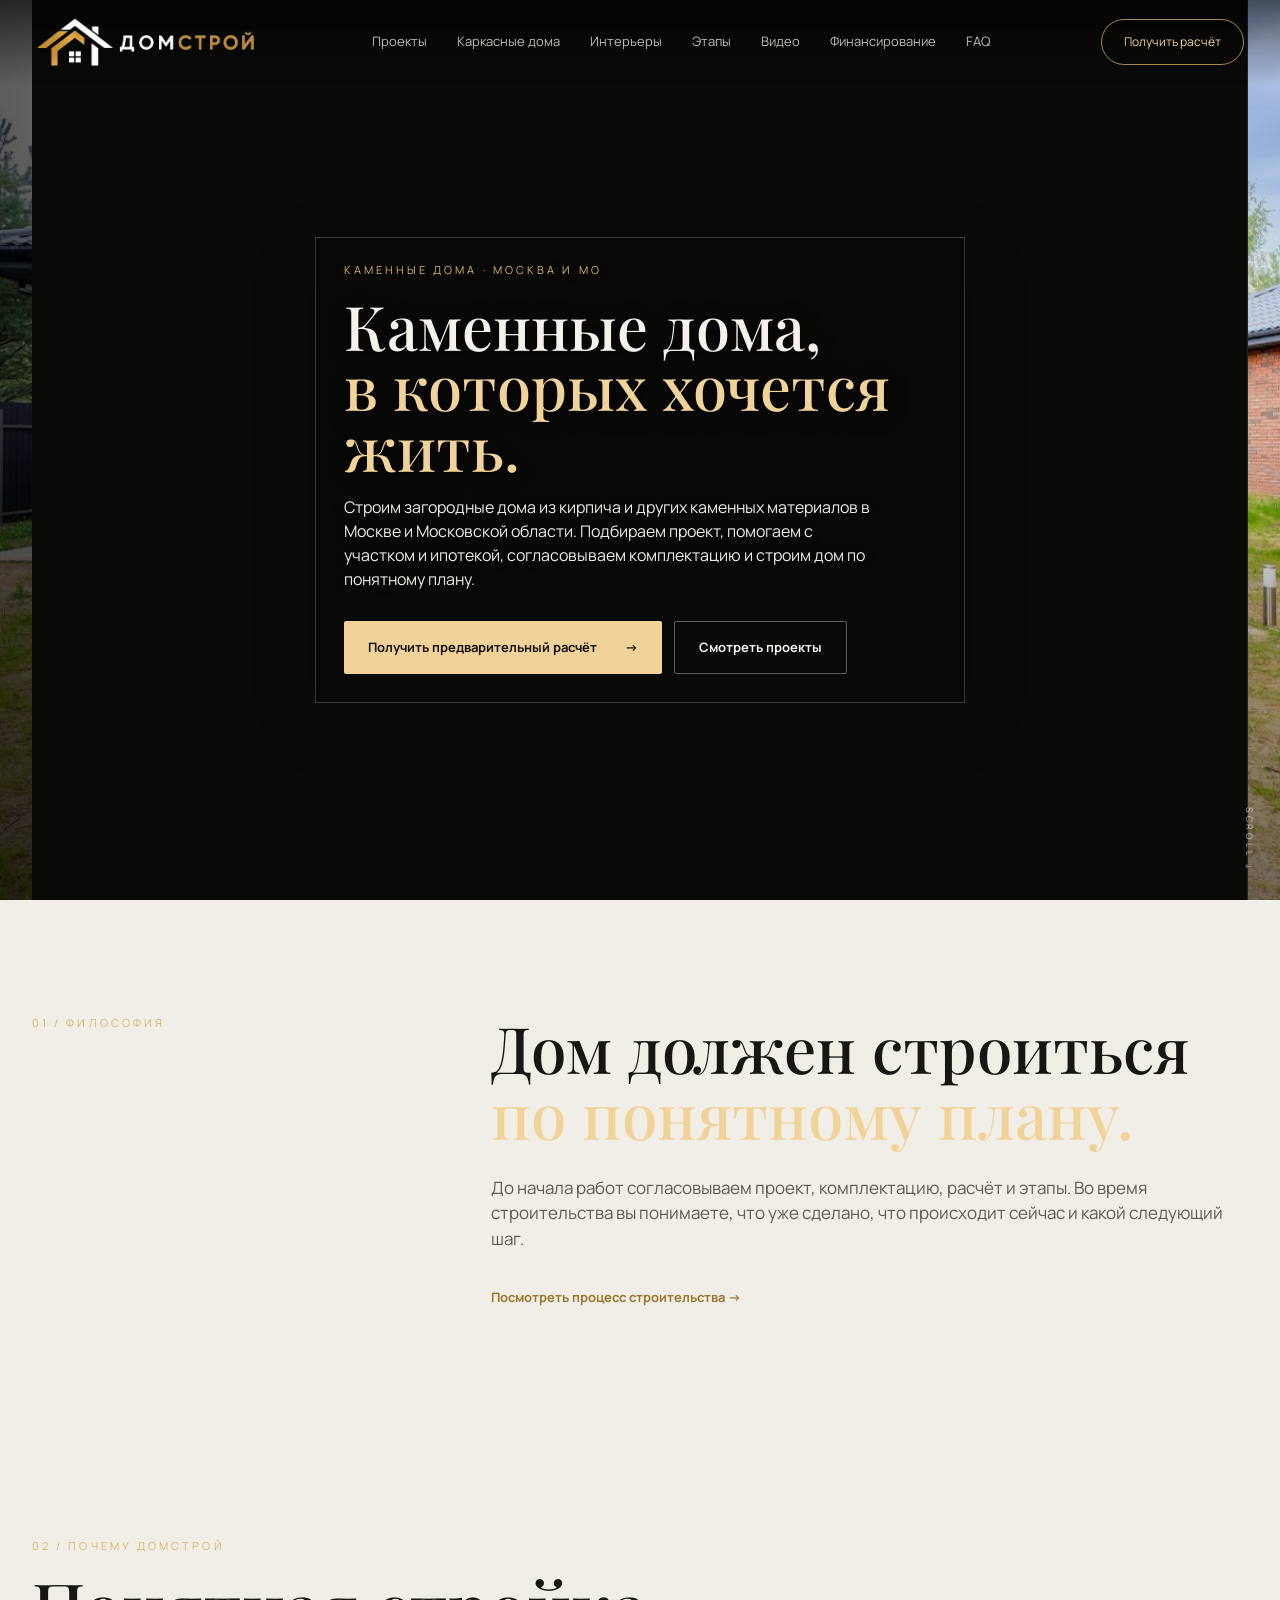
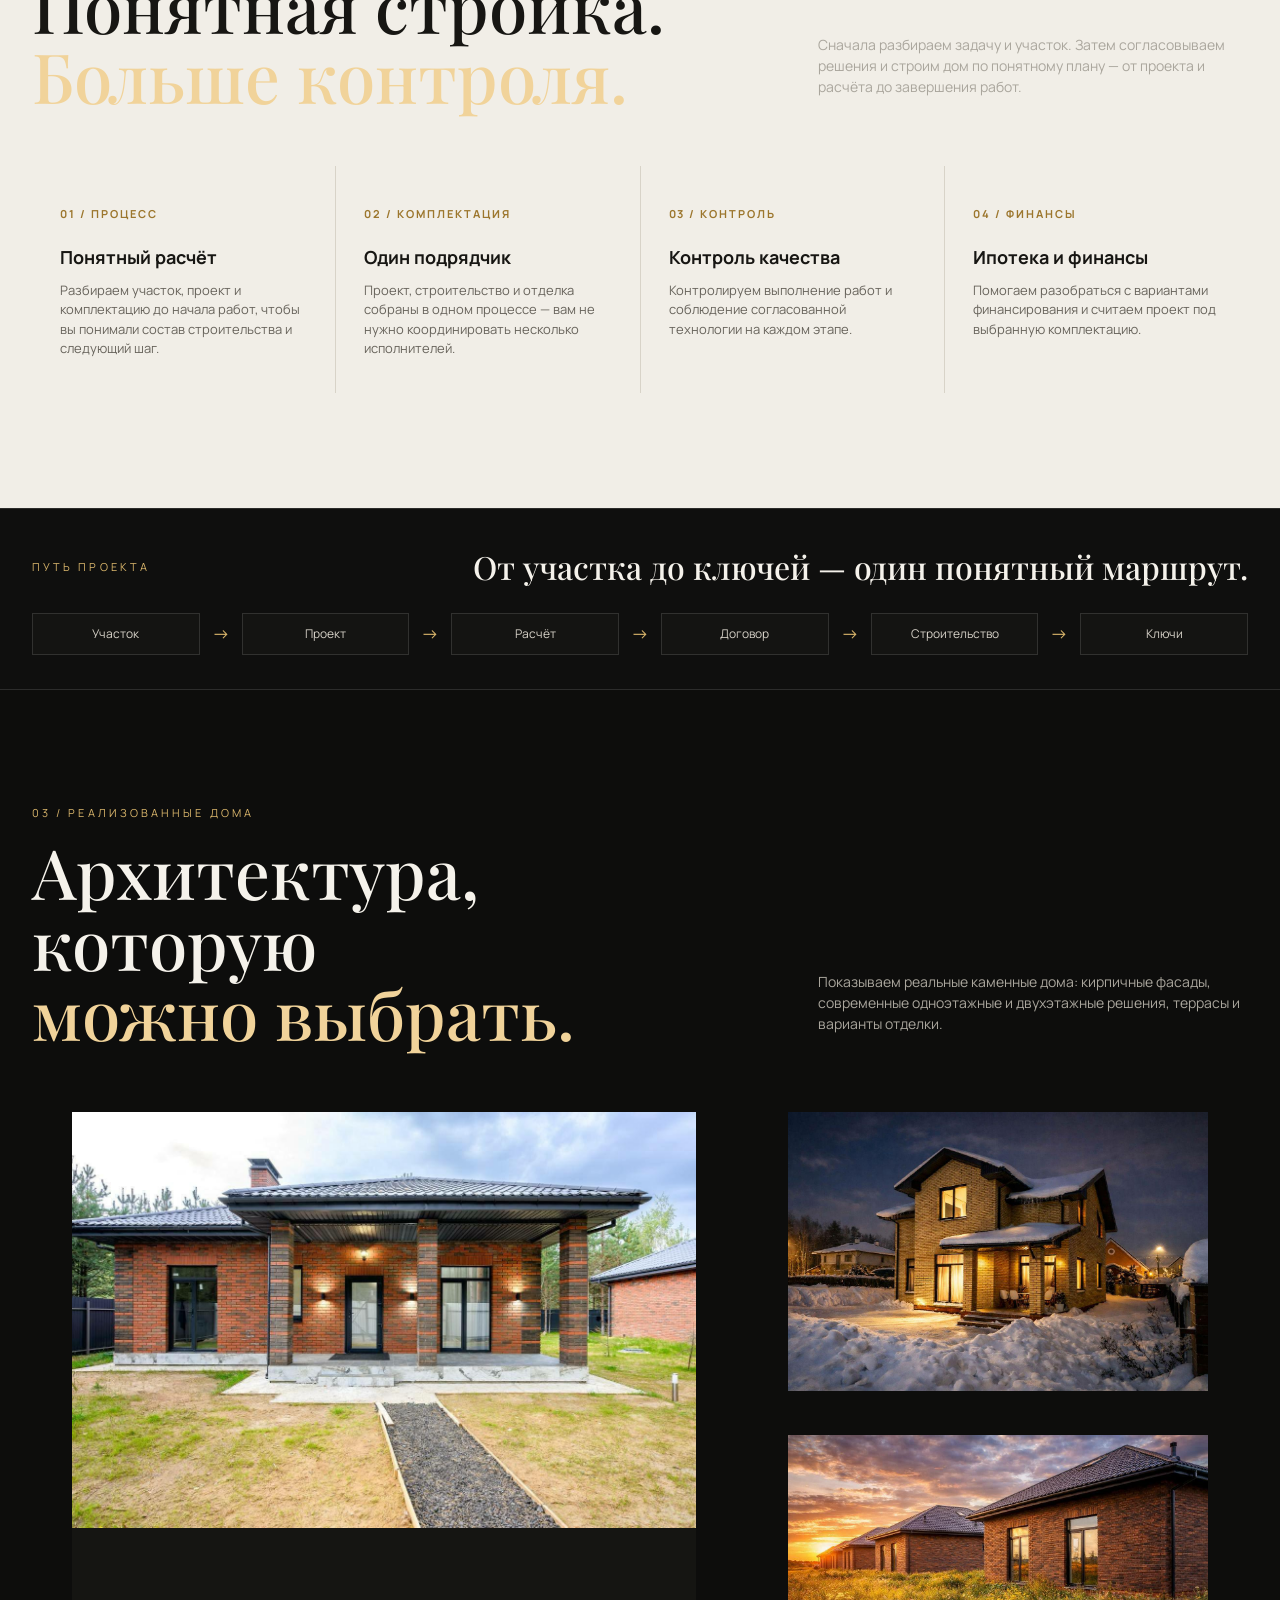
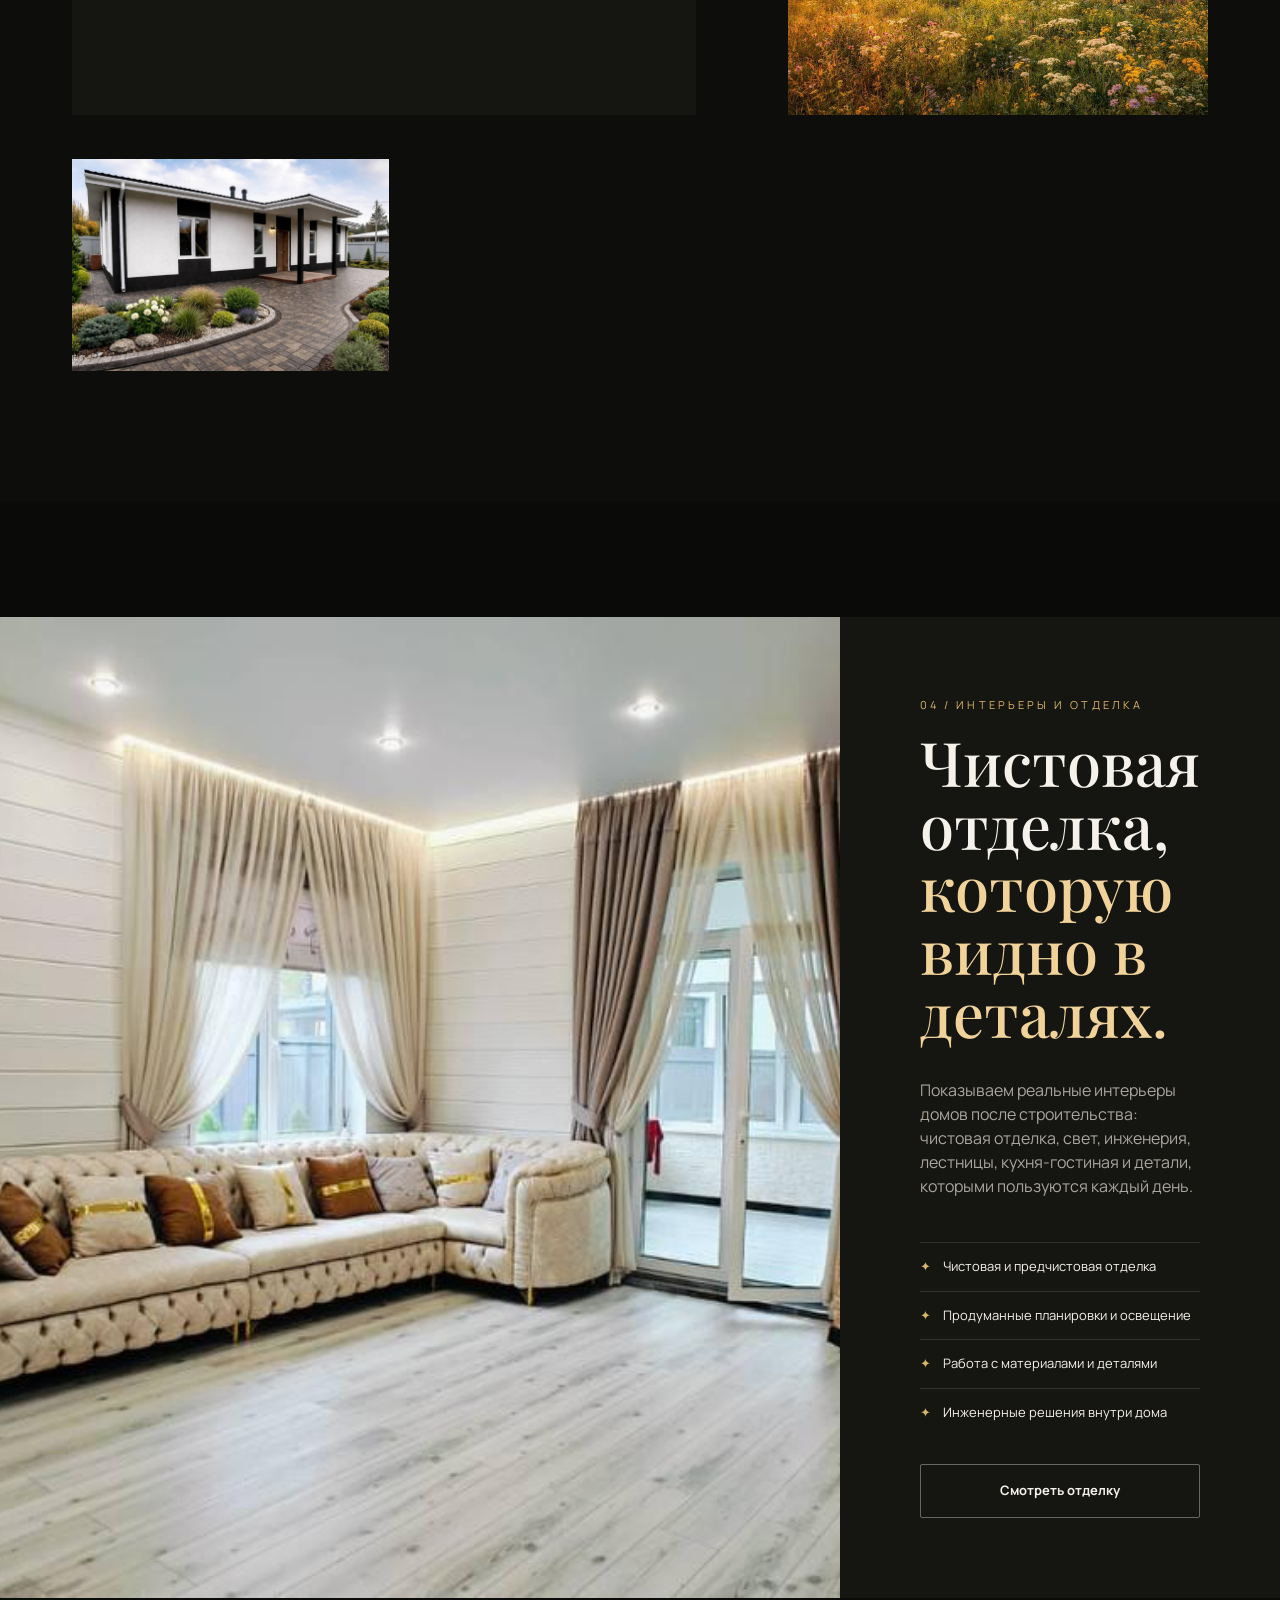
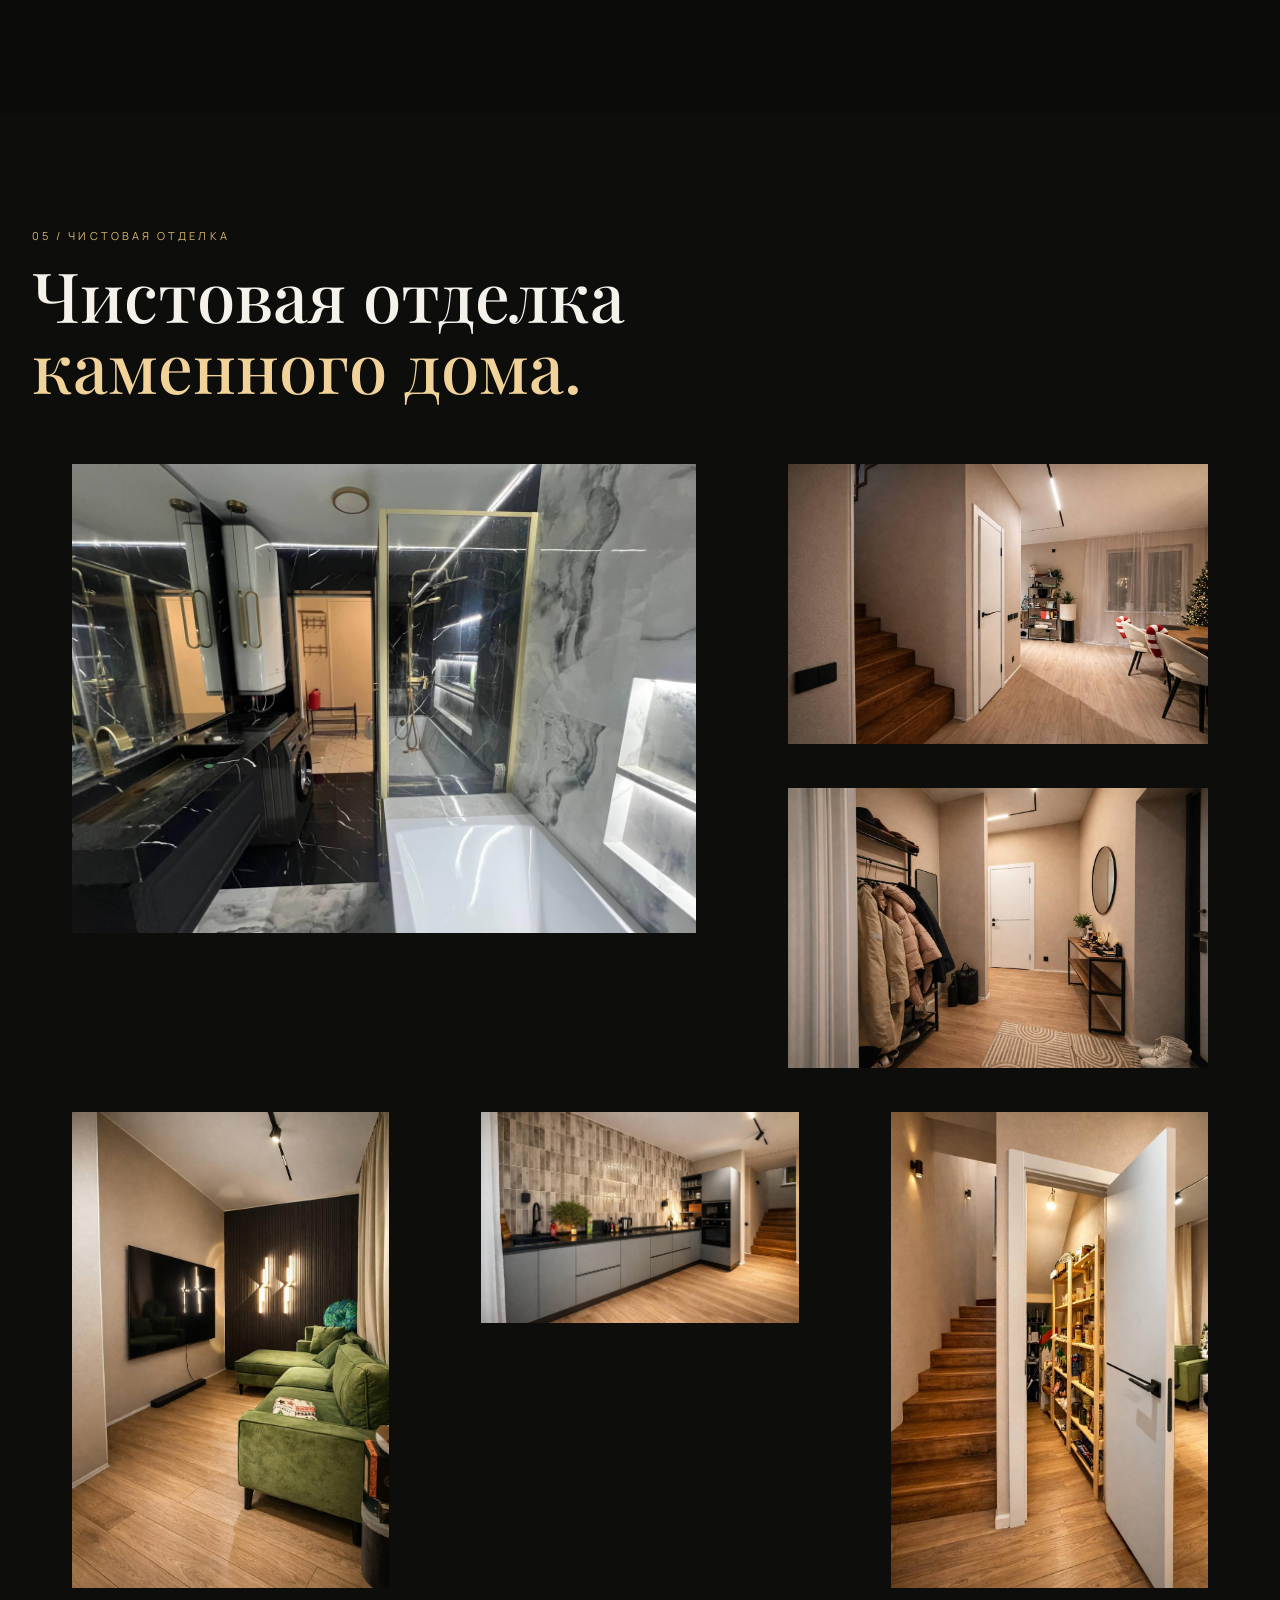
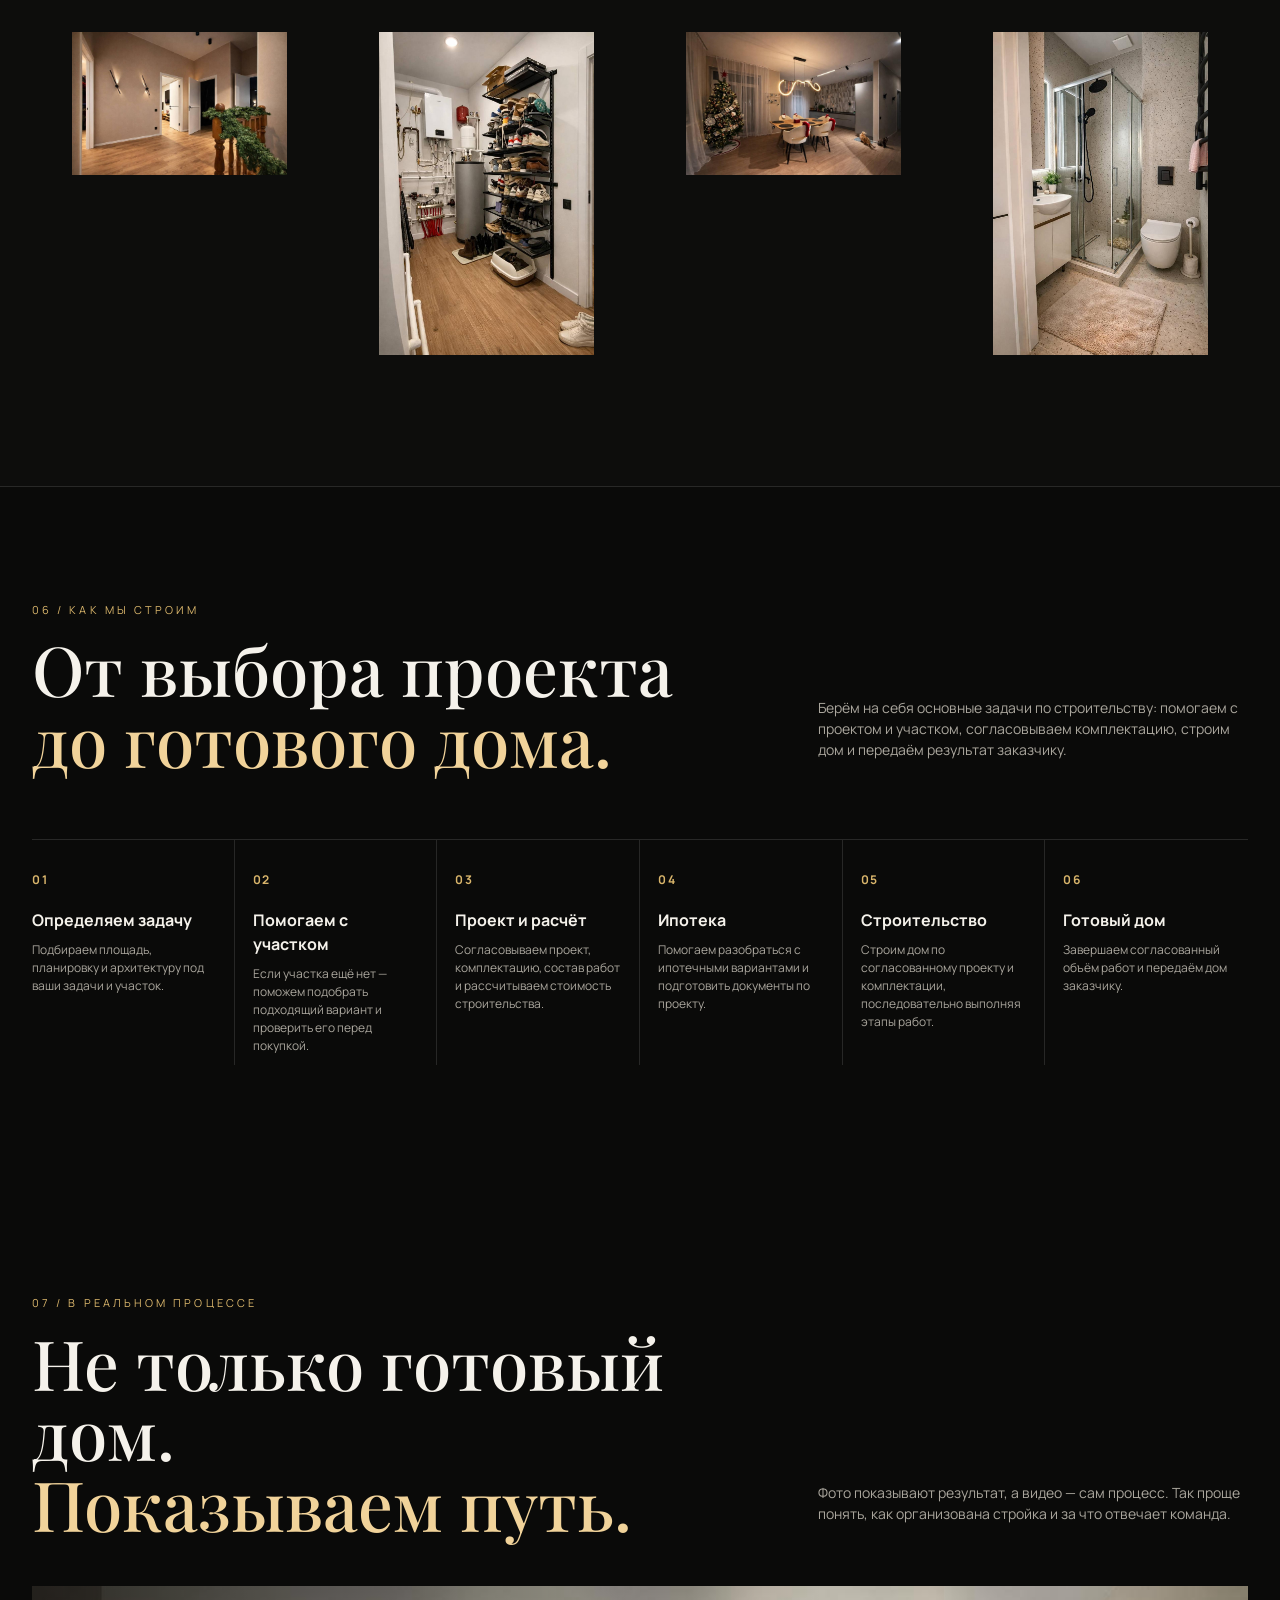
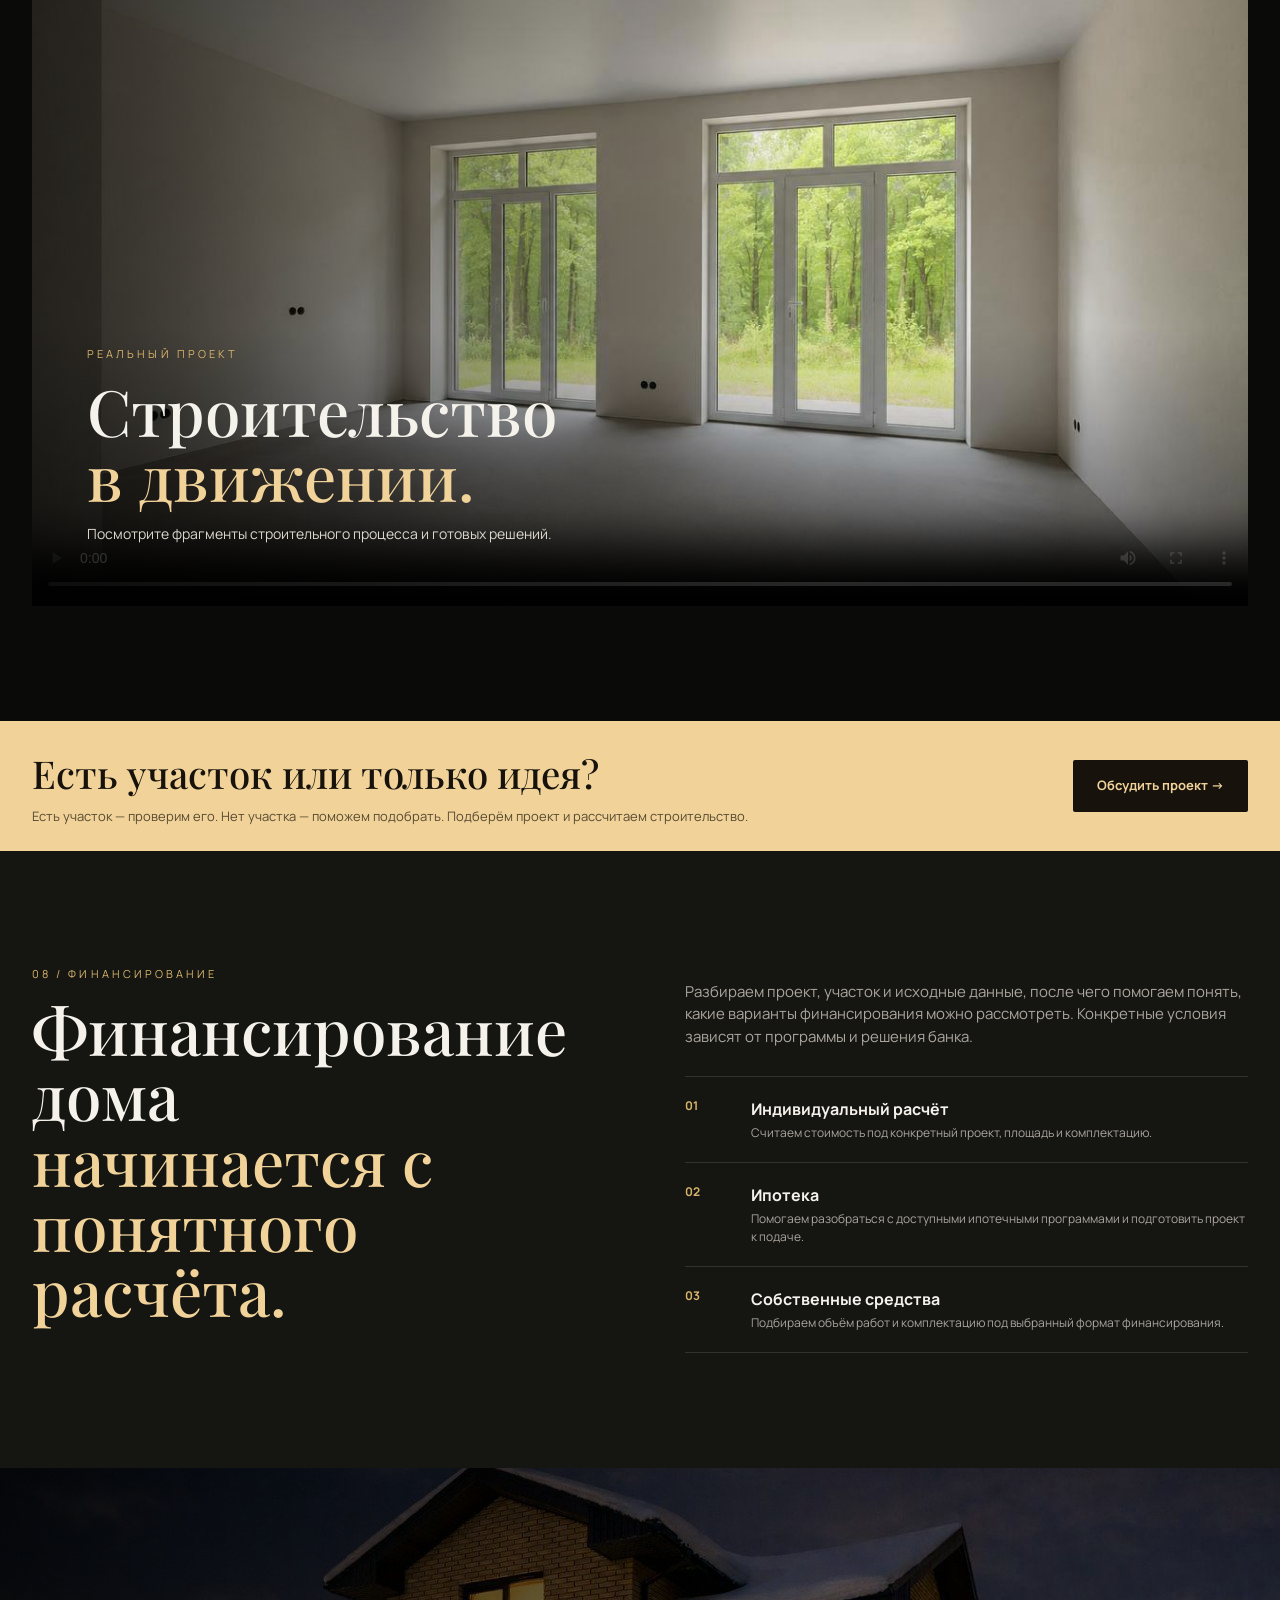
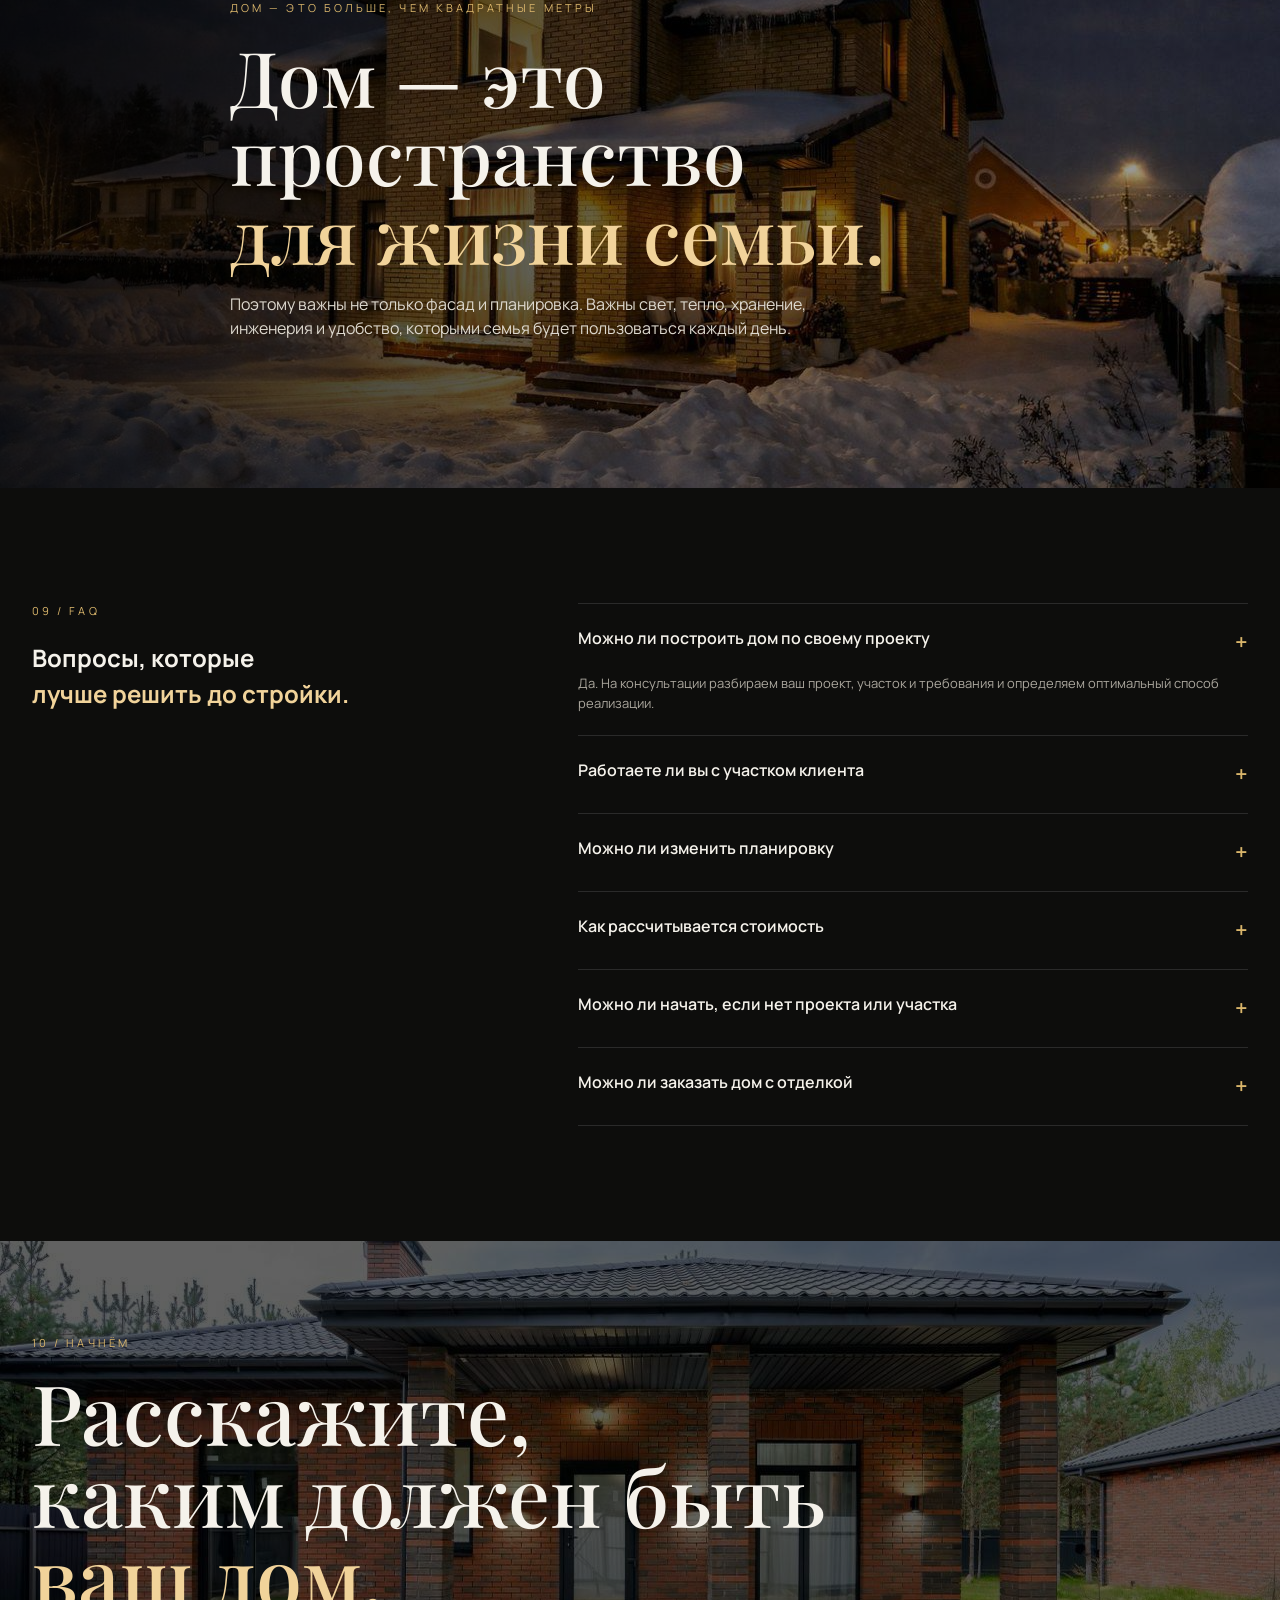
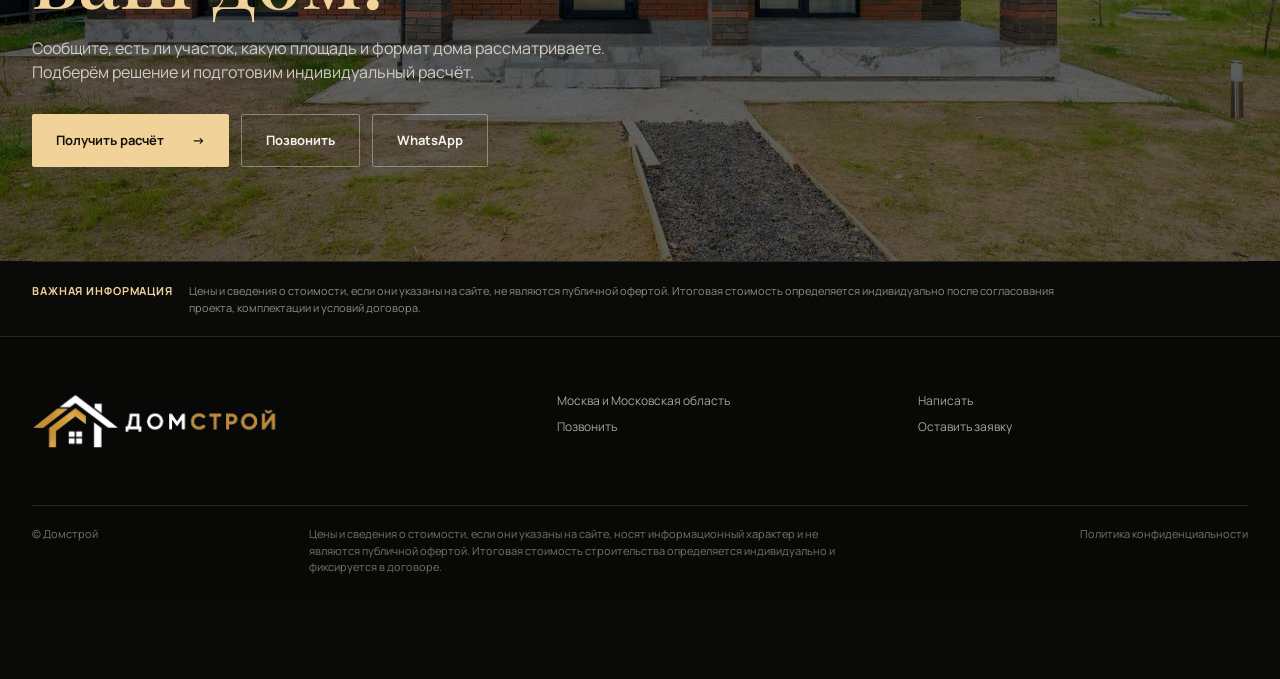
==== commit 1628bd1f: "Add files via upload" ====
--- a/index.html
+++ b/index.html
@@ -1079,9 +1079,9 @@
 .hero-media:after{display:none!important;}
 .hero-overlay{position:absolute!important;inset:0!important;z-index:1!important;display:block!important;background:linear-gradient(90deg,rgba(0,0,0,.64) 0%,rgba(0,0,0,.36) 45%,rgba(0,0,0,.10) 78%),linear-gradient(0deg,rgba(0,0,0,.46),transparent 52%)!important;}
 .hero-content{position:relative!important;z-index:2!important;width:min(calc(100% - 64px),var(--max))!important;height:100%!important;margin:0 auto!important;display:flex!important;align-items:center!important;padding:95px 0 55px!important;}
-.hero-copy-box{display:block!important;max-width:800px!important;padding:28px 32px 32px!important;border:1px solid rgba(255,255,255,.20)!important;background:rgba(7,7,7,.26)!important;box-shadow:0 18px 55px rgba(0,0,0,.25)!important;backdrop-filter:blur(2px)!important;-webkit-backdrop-filter:blur(2px)!important;}
-.hero h1{font-size:clamp(58px,7.2vw,104px)!important;line-height:.93!important;margin:22px 0!important;}
-.hero-copy{font-size:17px!important;max-width:650px!important;color:#f0ece4!important;margin:0 0 30px!important;}
+.hero-copy-box{display:block!important;max-width:650px!important;padding:24px 28px 28px!important;border:1px solid rgba(255,255,255,.20)!important;background:rgba(7,7,7,.26)!important;box-shadow:0 18px 55px rgba(0,0,0,.25)!important;backdrop-filter:blur(2px)!important;-webkit-backdrop-filter:blur(2px)!important;}
+.hero h1{font-size:clamp(44px,4.8vw,72px)!important;line-height:.98!important;margin:18px 0!important;}
+.hero-copy{font-size:16px!important;max-width:540px!important;color:#f0ece4!important;margin:0 0 30px!important;}
 .hero-trust{display:none!important;}
 @media(max-width:900px){.hero{min-height:760px!important;height:86vh!important}.hero-content{width:min(calc(100% - 36px),var(--max))!important;height:100%!important;padding:88px 0 42px!important;align-items:flex-end!important}.hero-copy-box{max-width:100%!important;padding:20px!important;background:rgba(7,7,7,.38)!important}.hero h1{font-size:clamp(50px,10vw,78px)!important}.hero-copy{font-size:15px!important}}
 @media(max-width:520px){.hero{min-height:700px!important;height:88vh!important}.hero-content{width:calc(100% - 24px)!important;padding:78px 0 24px!important}.hero-copy-box{padding:17px 16px 18px!important}.hero h1{font-size:46px!important;margin:16px 0!important}.hero-copy{font-size:14px!important;margin-bottom:22px!important}.actions{gap:8px!important}.btn{padding:14px 16px!important;font-size:12px!important}}
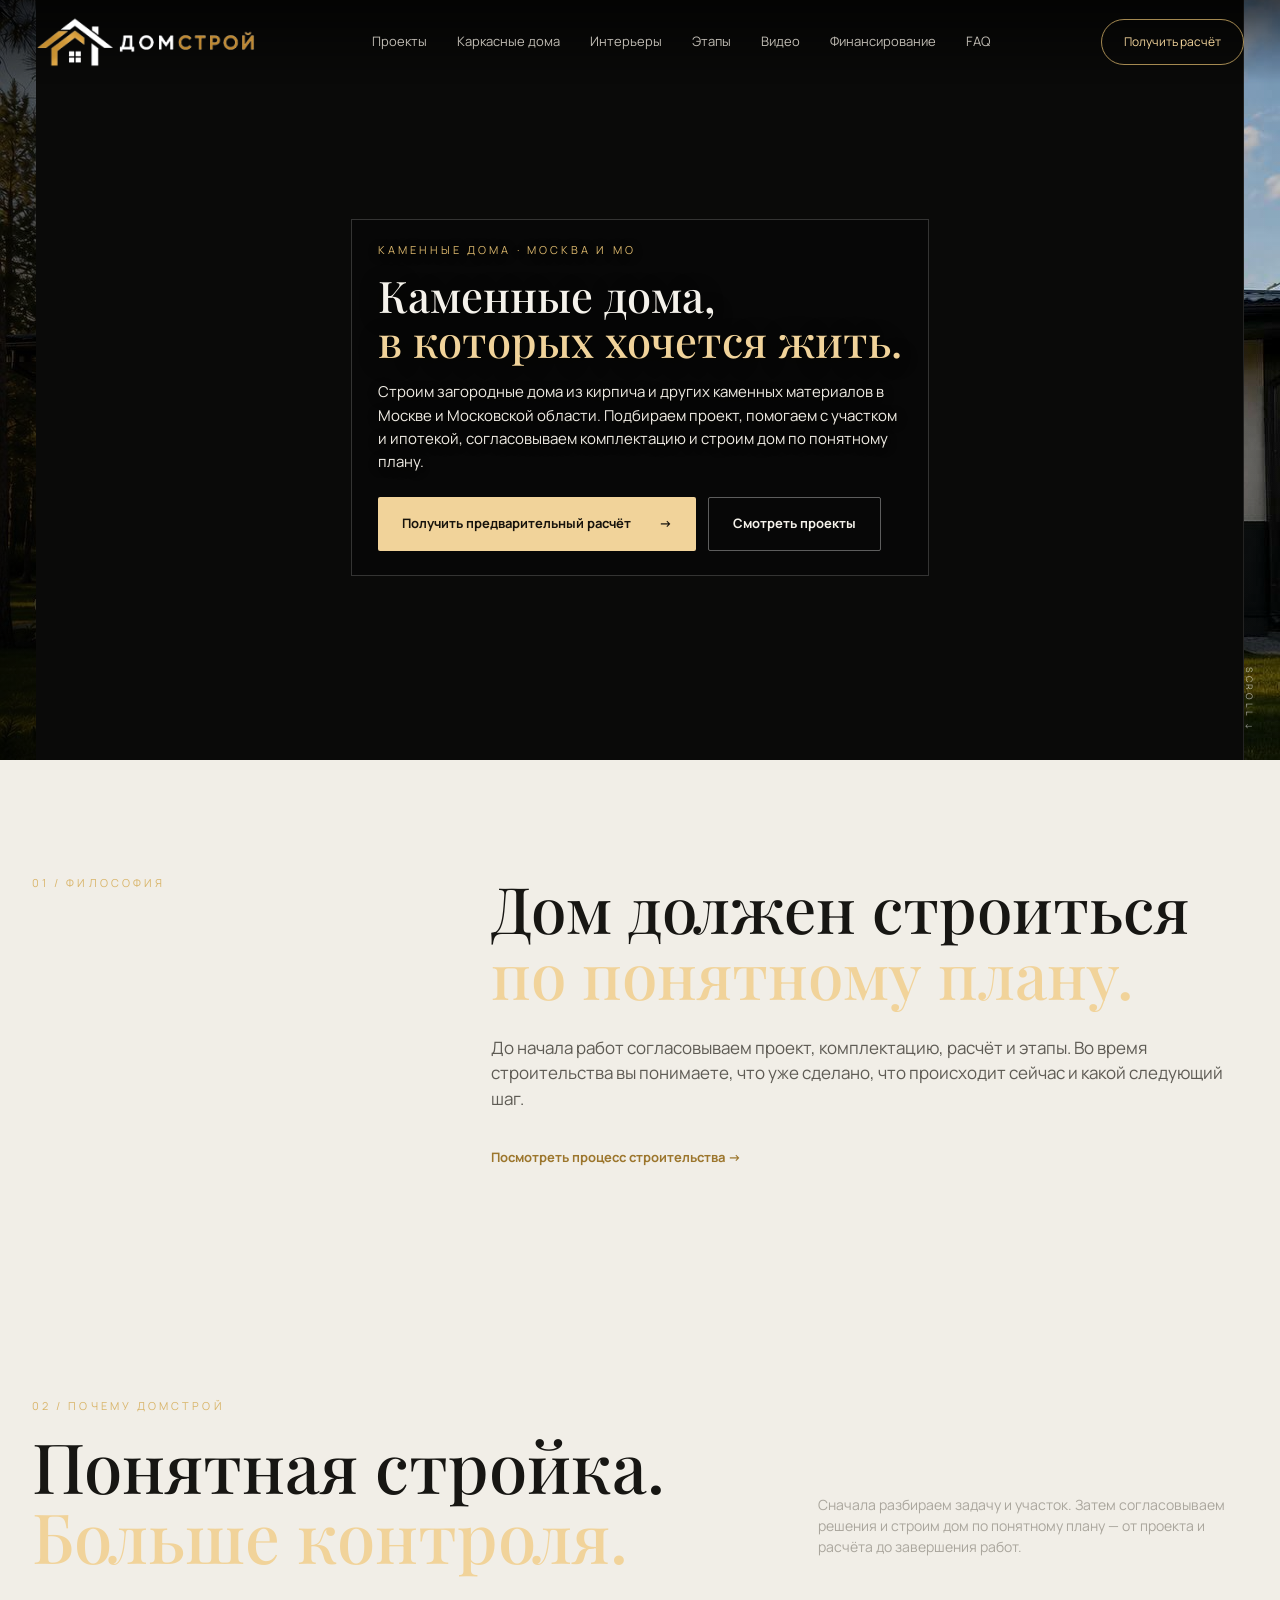
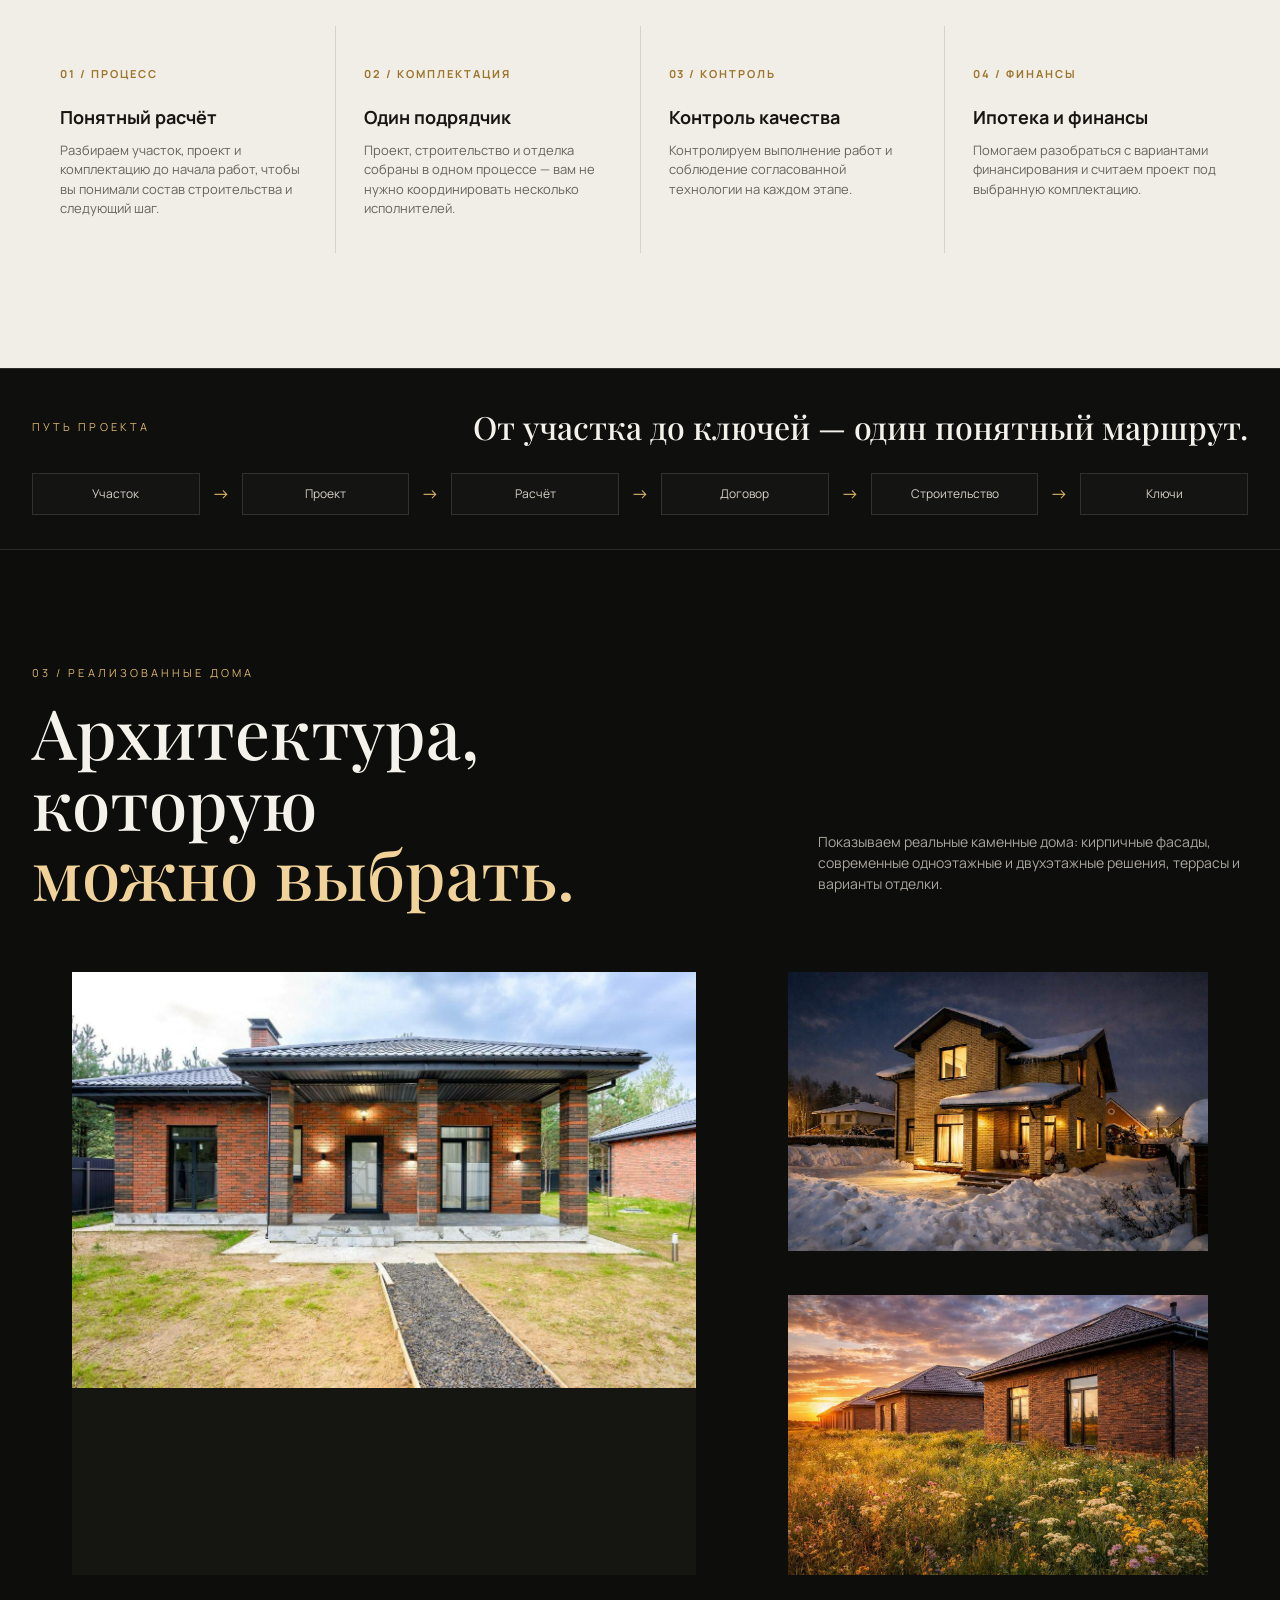
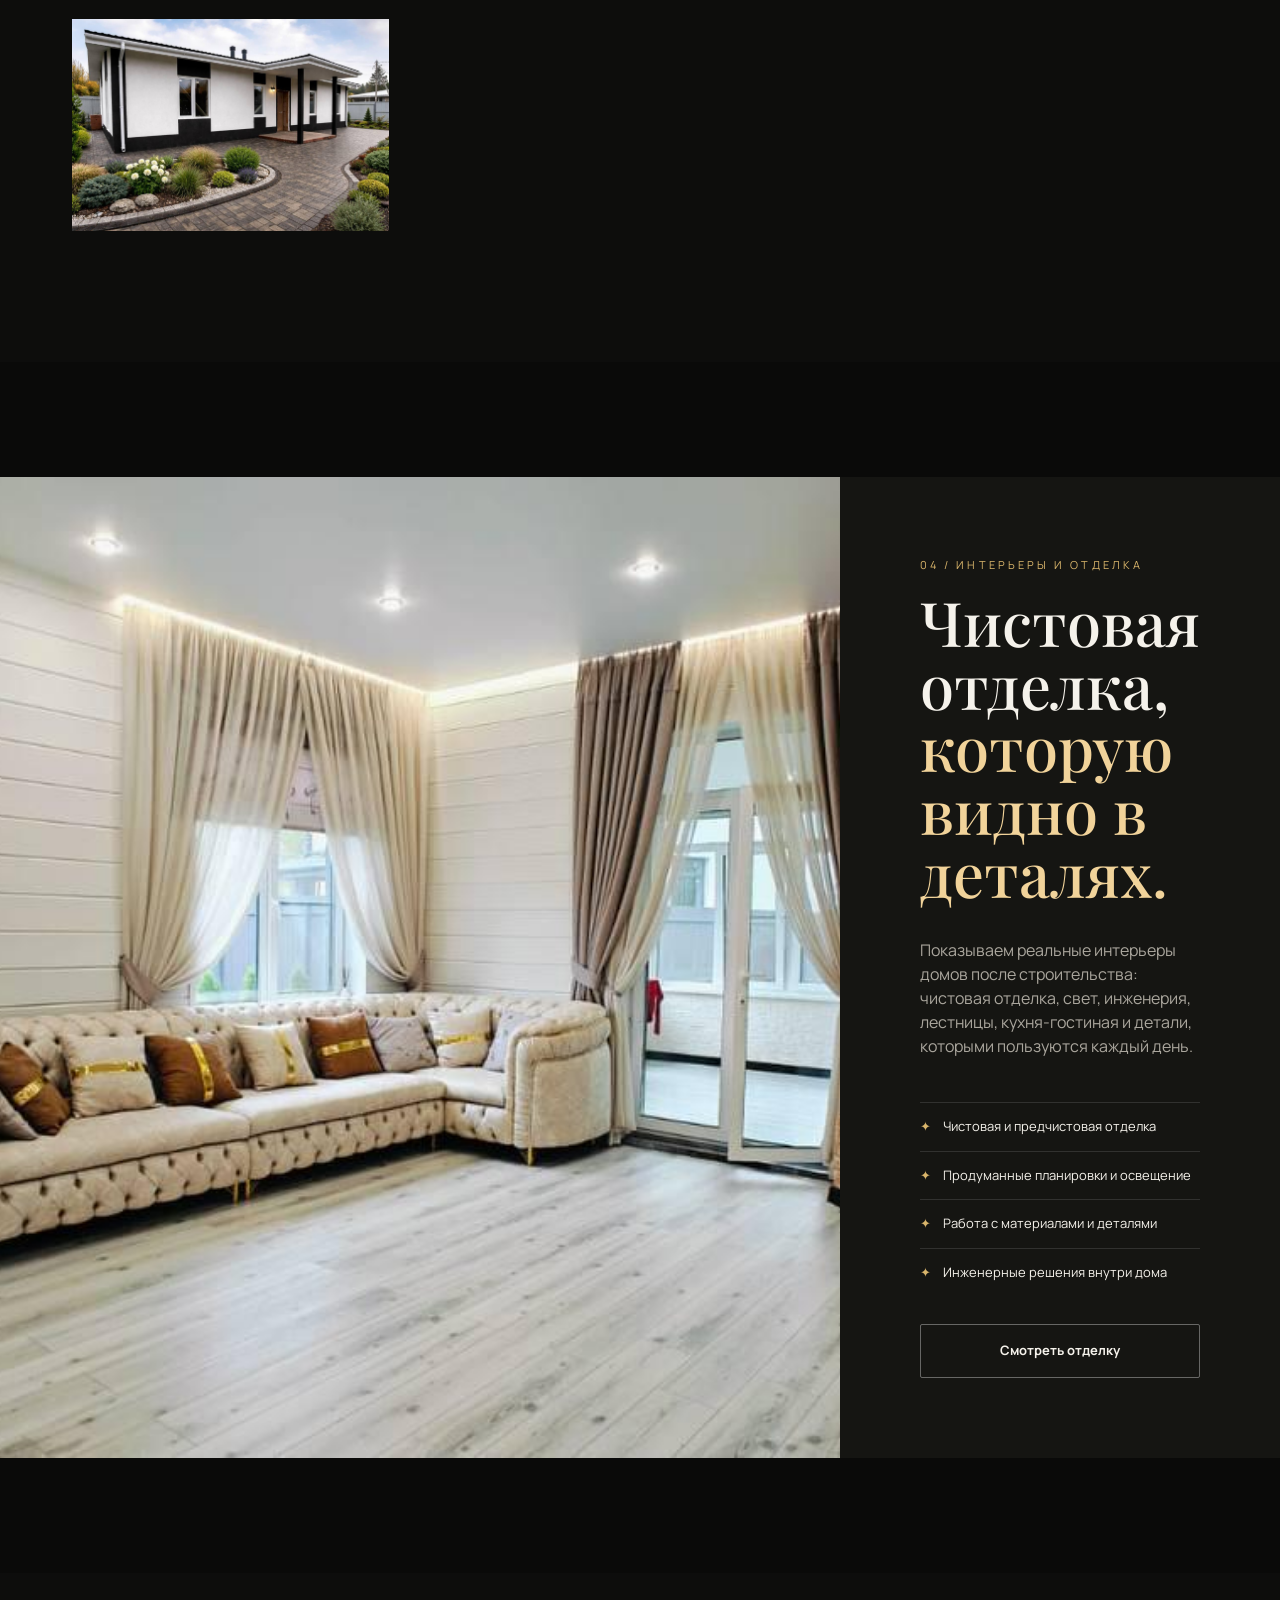
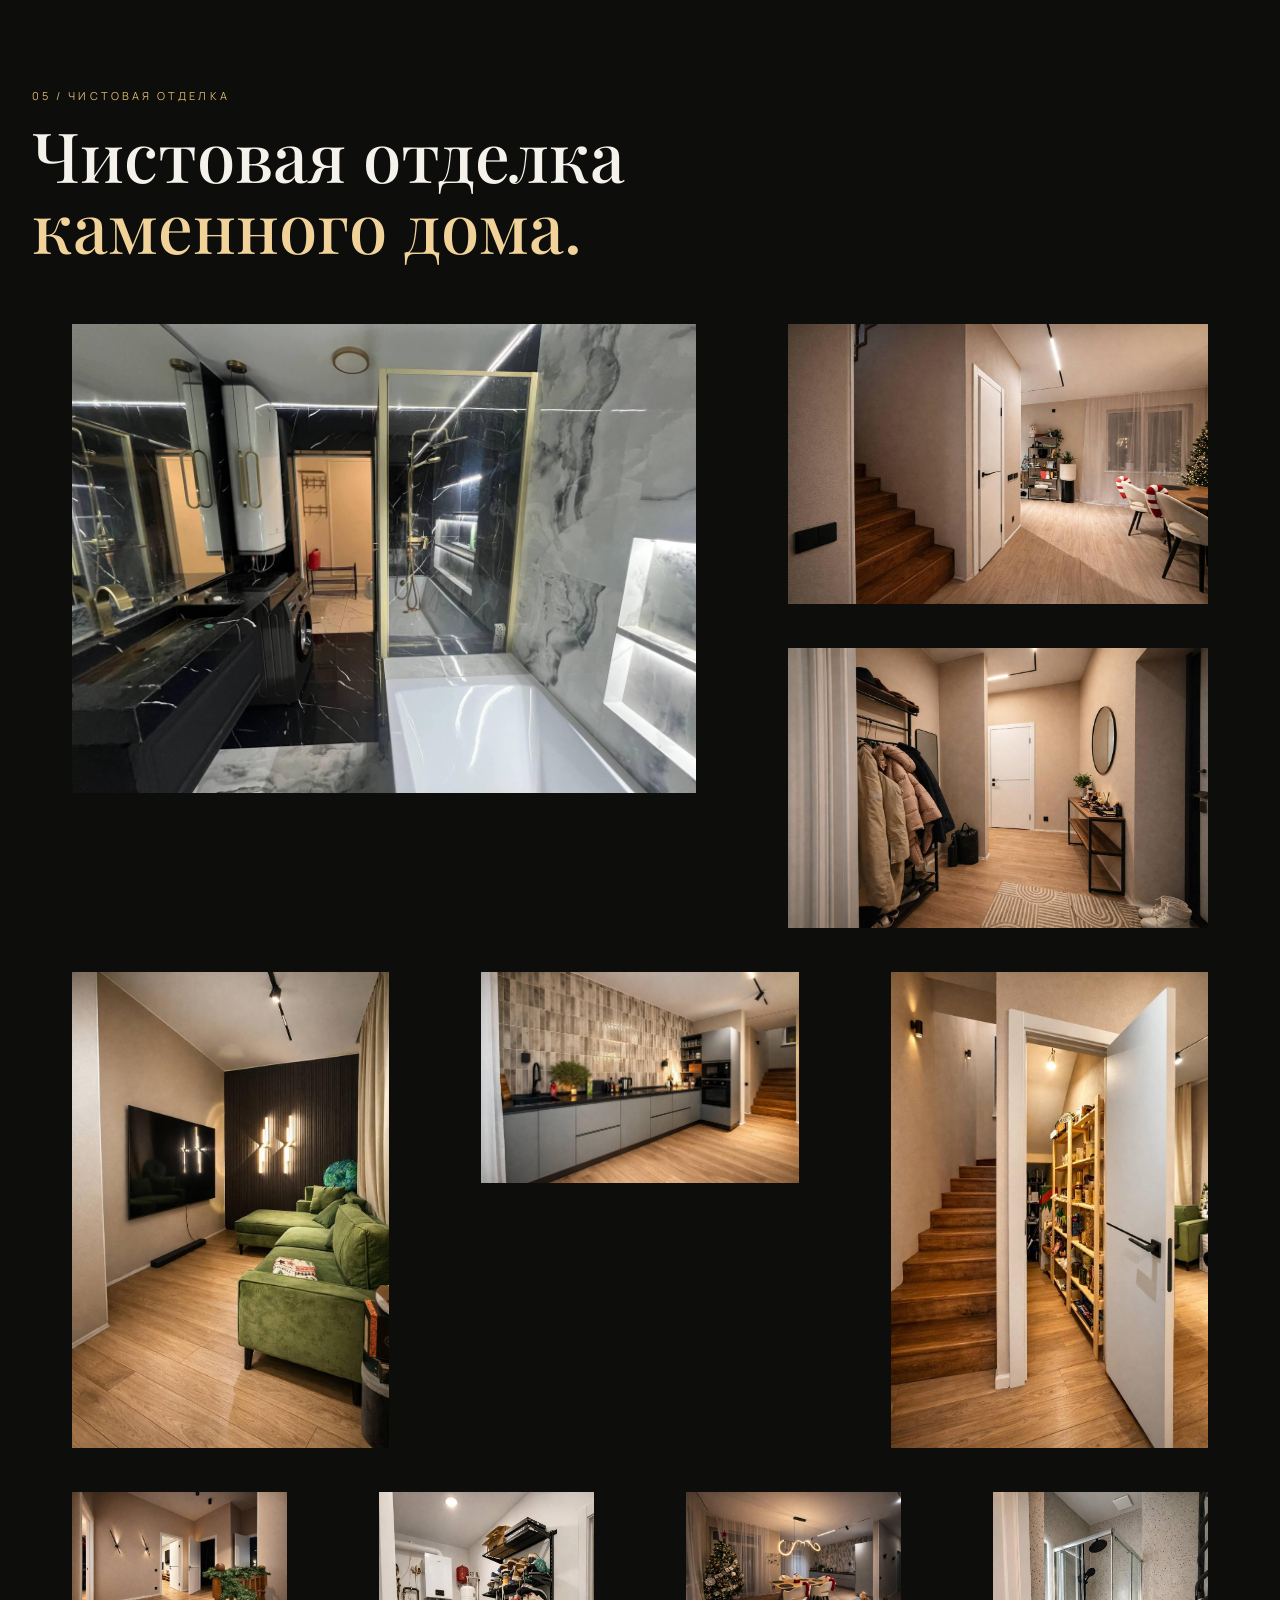
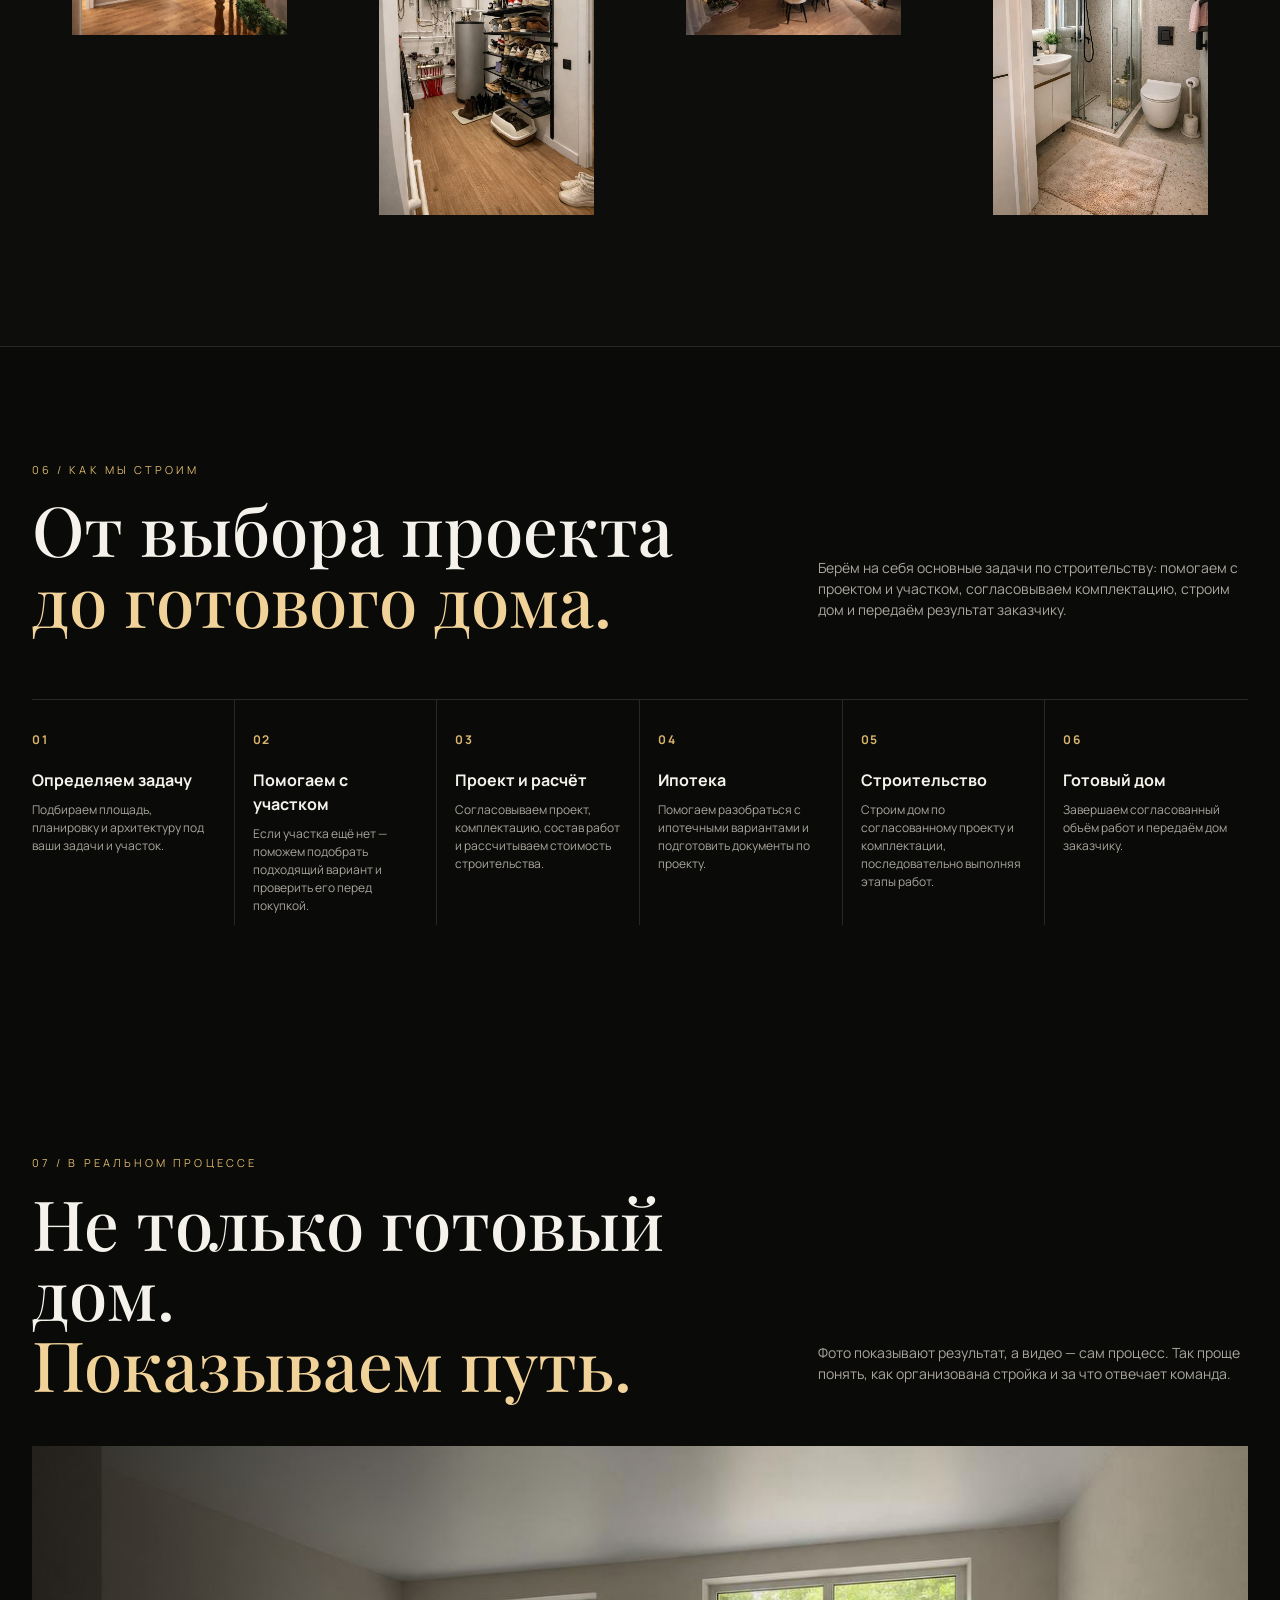
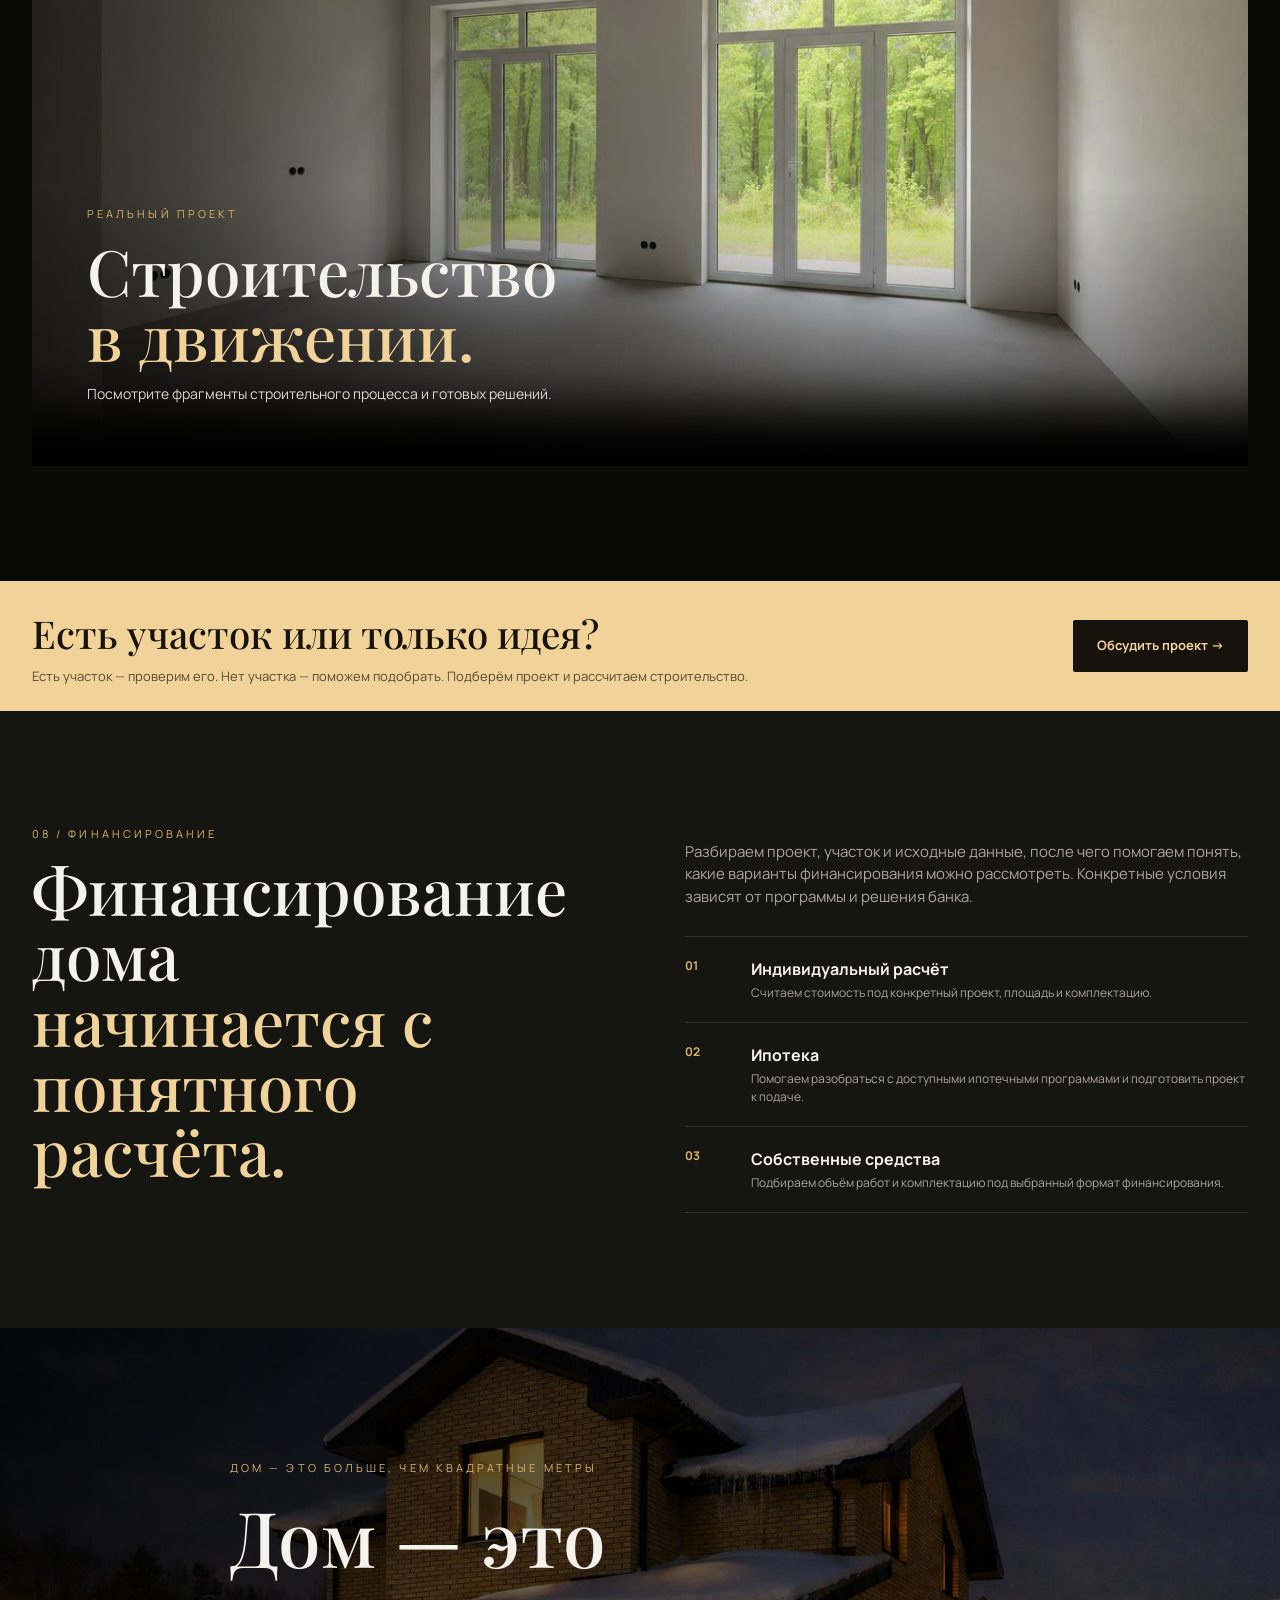
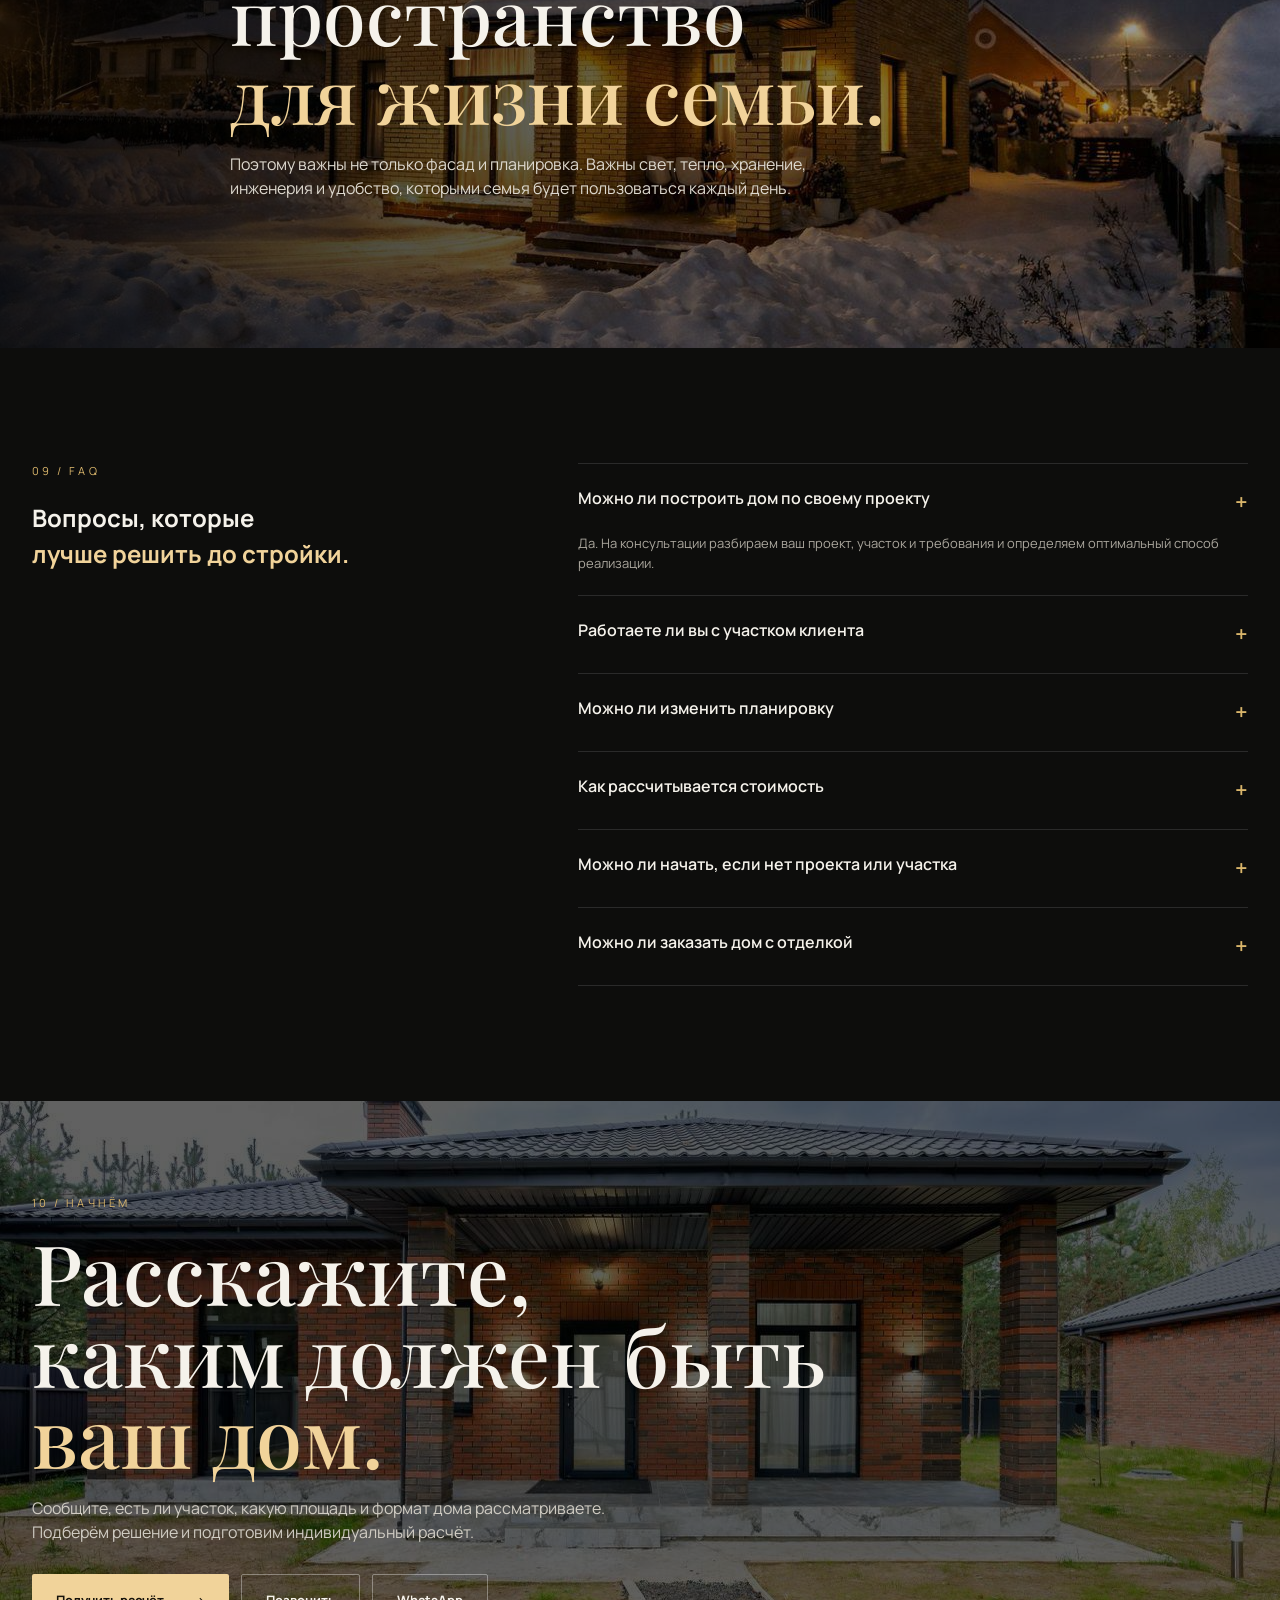
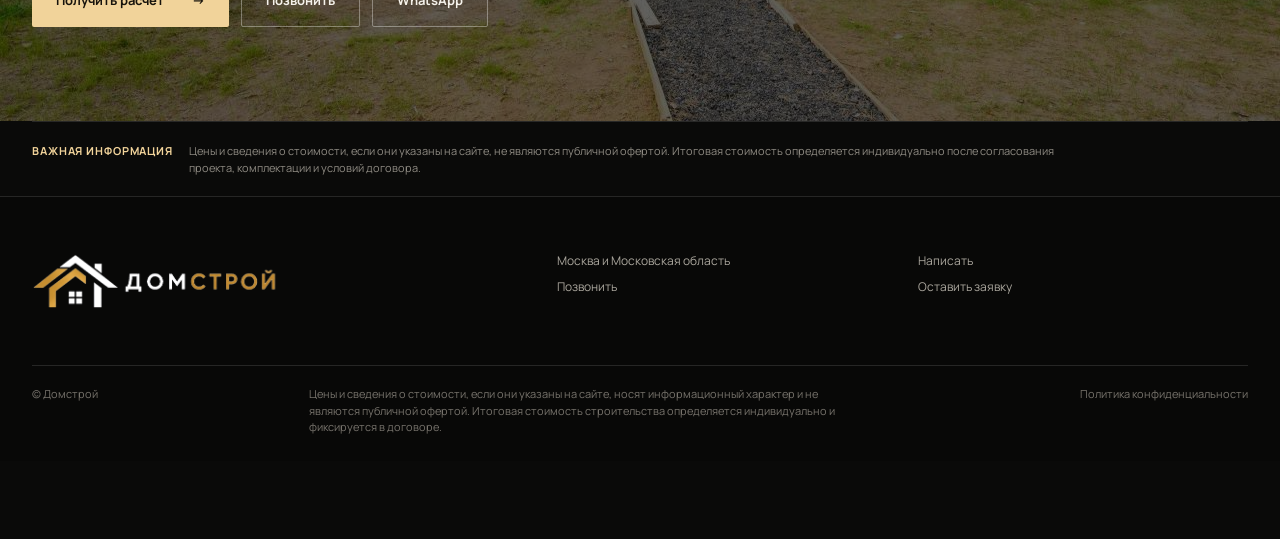
==== commit 0a796281: "Add files via upload" ====
--- a/index.html
+++ b/index.html
@@ -1088,7 +1088,71 @@
 /* No cropping for curated photo galleries */
 .curated-site-gallery .tile img,.finish-gallery-main .tile img{height:auto!important;max-height:none!important;object-fit:contain!important;background:#111!important;}
 .finish-gallery-main .tile{cursor:default}.finish-gallery-main .tile:hover img{transform:none!important}
-</style></head>
+</style>
+<style id="v21-stone-hero-final">
+/* V21 — FINAL: exact stone-house photo + compact normal-size hero typography */
+.hero{
+  min-height:760px!important;
+  height:min(760px,100vh)!important;
+  max-height:760px!important;
+  position:relative!important;
+  overflow:hidden!important;
+  padding:0!important;
+  display:block!important;
+  background:#0a0a09!important;
+}
+.hero-media{
+  position:absolute!important;inset:0!important;z-index:0!important;
+  width:100%!important;height:100%!important;overflow:hidden!important;
+}
+.hero-media img{
+  display:block!important;width:100%!important;height:100%!important;
+  object-fit:cover!important;object-position:center center!important;
+}
+.hero-overlay{
+  position:absolute!important;inset:0!important;z-index:1!important;display:block!important;
+  background:linear-gradient(90deg,rgba(0,0,0,.66) 0%,rgba(0,0,0,.40) 42%,rgba(0,0,0,.12) 78%,rgba(0,0,0,.04) 100%),linear-gradient(0deg,rgba(0,0,0,.38),transparent 55%)!important;
+}
+.hero-content{
+  position:relative!important;z-index:2!important;
+  width:min(calc(100% - 72px),var(--max))!important;height:100%!important;margin:0 auto!important;
+  display:flex!important;align-items:center!important;padding:90px 0 55px!important;
+}
+.hero-copy-box{
+  display:block!important;max-width:600px!important;padding:22px 26px 24px!important;
+  border:1px solid rgba(255,255,255,.18)!important;
+  background:rgba(7,7,7,.42)!important;
+  box-shadow:none!important;backdrop-filter:blur(2px)!important;-webkit-backdrop-filter:blur(2px)!important;
+}
+.hero h1{
+  font-size:clamp(42px,3.4vw,54px)!important;
+  line-height:1.03!important;margin:14px 0 18px!important;max-width:560px!important;
+}
+.hero-copy{
+  font-size:15px!important;line-height:1.55!important;max-width:520px!important;
+  color:#f0ece4!important;margin:0 0 24px!important;
+}
+.hero-trust{display:none!important;}
+.hero-scroll{z-index:3!important;}
+@media(max-width:900px){
+  .hero{min-height:700px!important;height:82vh!important;max-height:760px!important;}
+  .hero-content{width:min(calc(100% - 36px),var(--max))!important;padding:88px 0 42px!important;align-items:flex-end!important;}
+  .hero-overlay{background:linear-gradient(180deg,rgba(0,0,0,.16) 0%,rgba(0,0,0,.20) 30%,rgba(0,0,0,.72) 100%)!important;}
+  .hero-copy-box{max-width:100%!important;padding:20px!important;}
+  .hero h1{font-size:clamp(40px,7.5vw,54px)!important;max-width:650px!important;}
+  .hero-copy{font-size:15px!important;max-width:620px!important;}
+}
+@media(max-width:520px){
+  .hero{min-height:680px!important;height:88vh!important;max-height:740px!important;}
+  .hero-content{width:calc(100% - 24px)!important;padding:78px 0 24px!important;}
+  .hero-copy-box{padding:17px 16px 18px!important;}
+  .hero h1{font-size:40px!important;margin:12px 0 16px!important;}
+  .hero-copy{font-size:14px!important;margin-bottom:20px!important;}
+  .actions{gap:8px!important;}
+  .btn{padding:14px 16px!important;font-size:12px!important;}
+}
+</style>
+</head>
 <body>
 <header class="header" id="header">
   <a href="#top" aria-label="Домстрой"><img class="logo" src="logo-domstroy-light.png" alt="Домстрой"></a>
@@ -1100,7 +1164,7 @@
 </div>
 <main id="top">
 <section class="hero">
-  <div class="hero-media" aria-hidden="true"><img src="1000024767.jpg" alt="Современный кирпичный дом Домстрой"></div>
+  <div class="hero-media" aria-hidden="true"><img src="1000024725.jpg" alt="Современный каменный дом Домстрой"></div>
   <div class="hero-overlay"></div>
   <div class="hero-content">
     <div class="hero-copy-box">
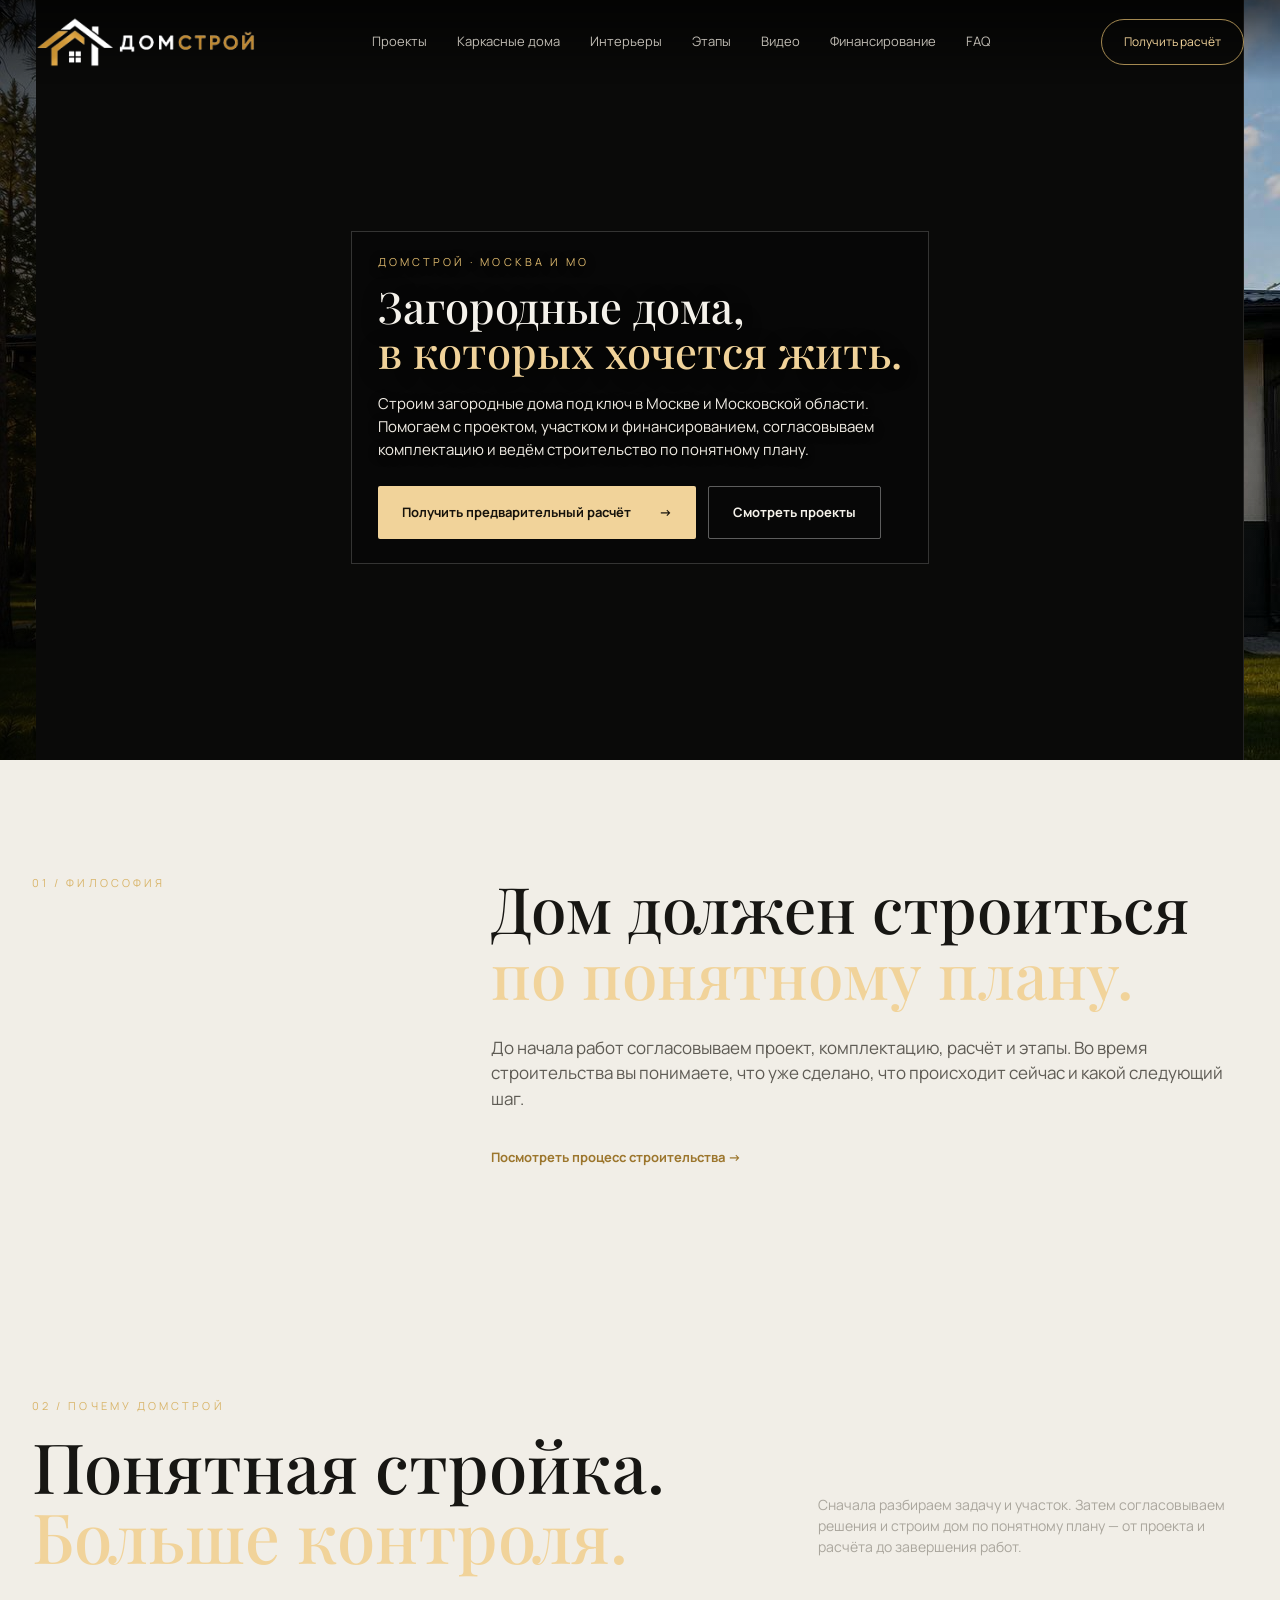
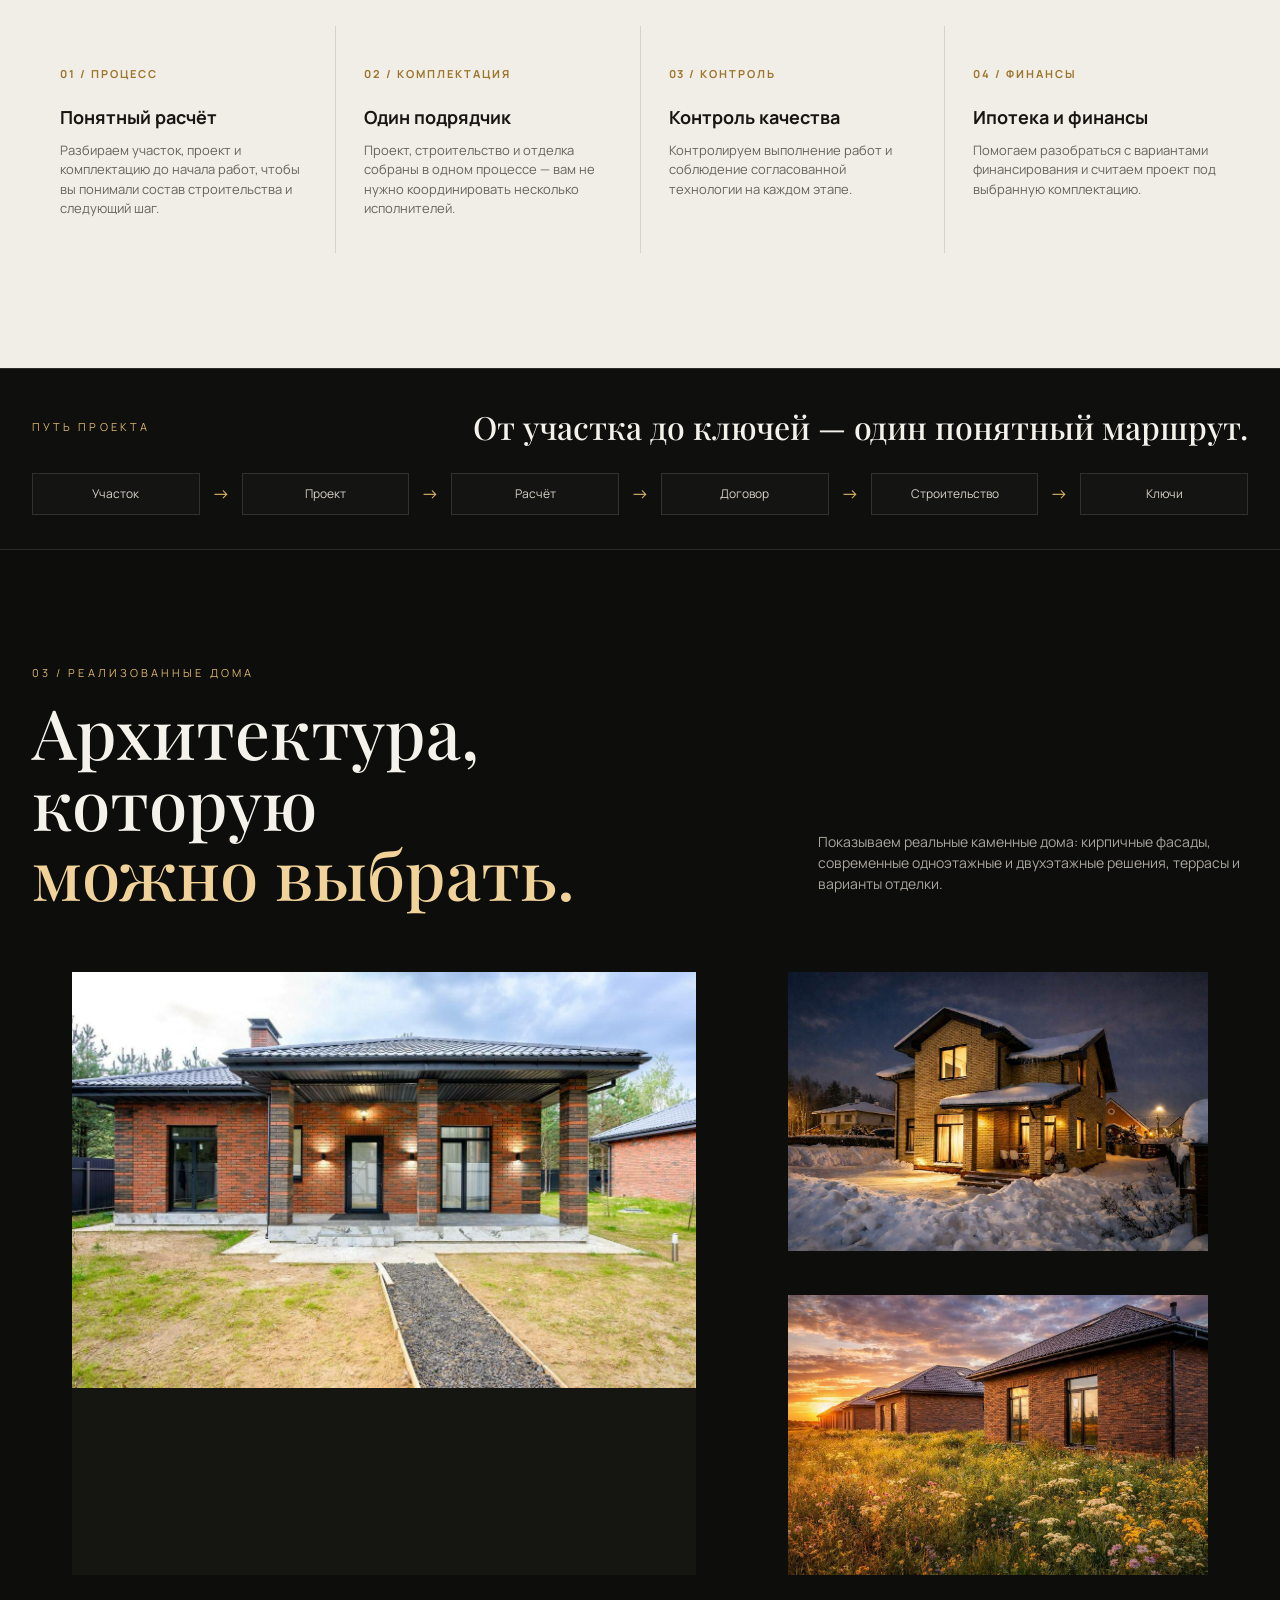
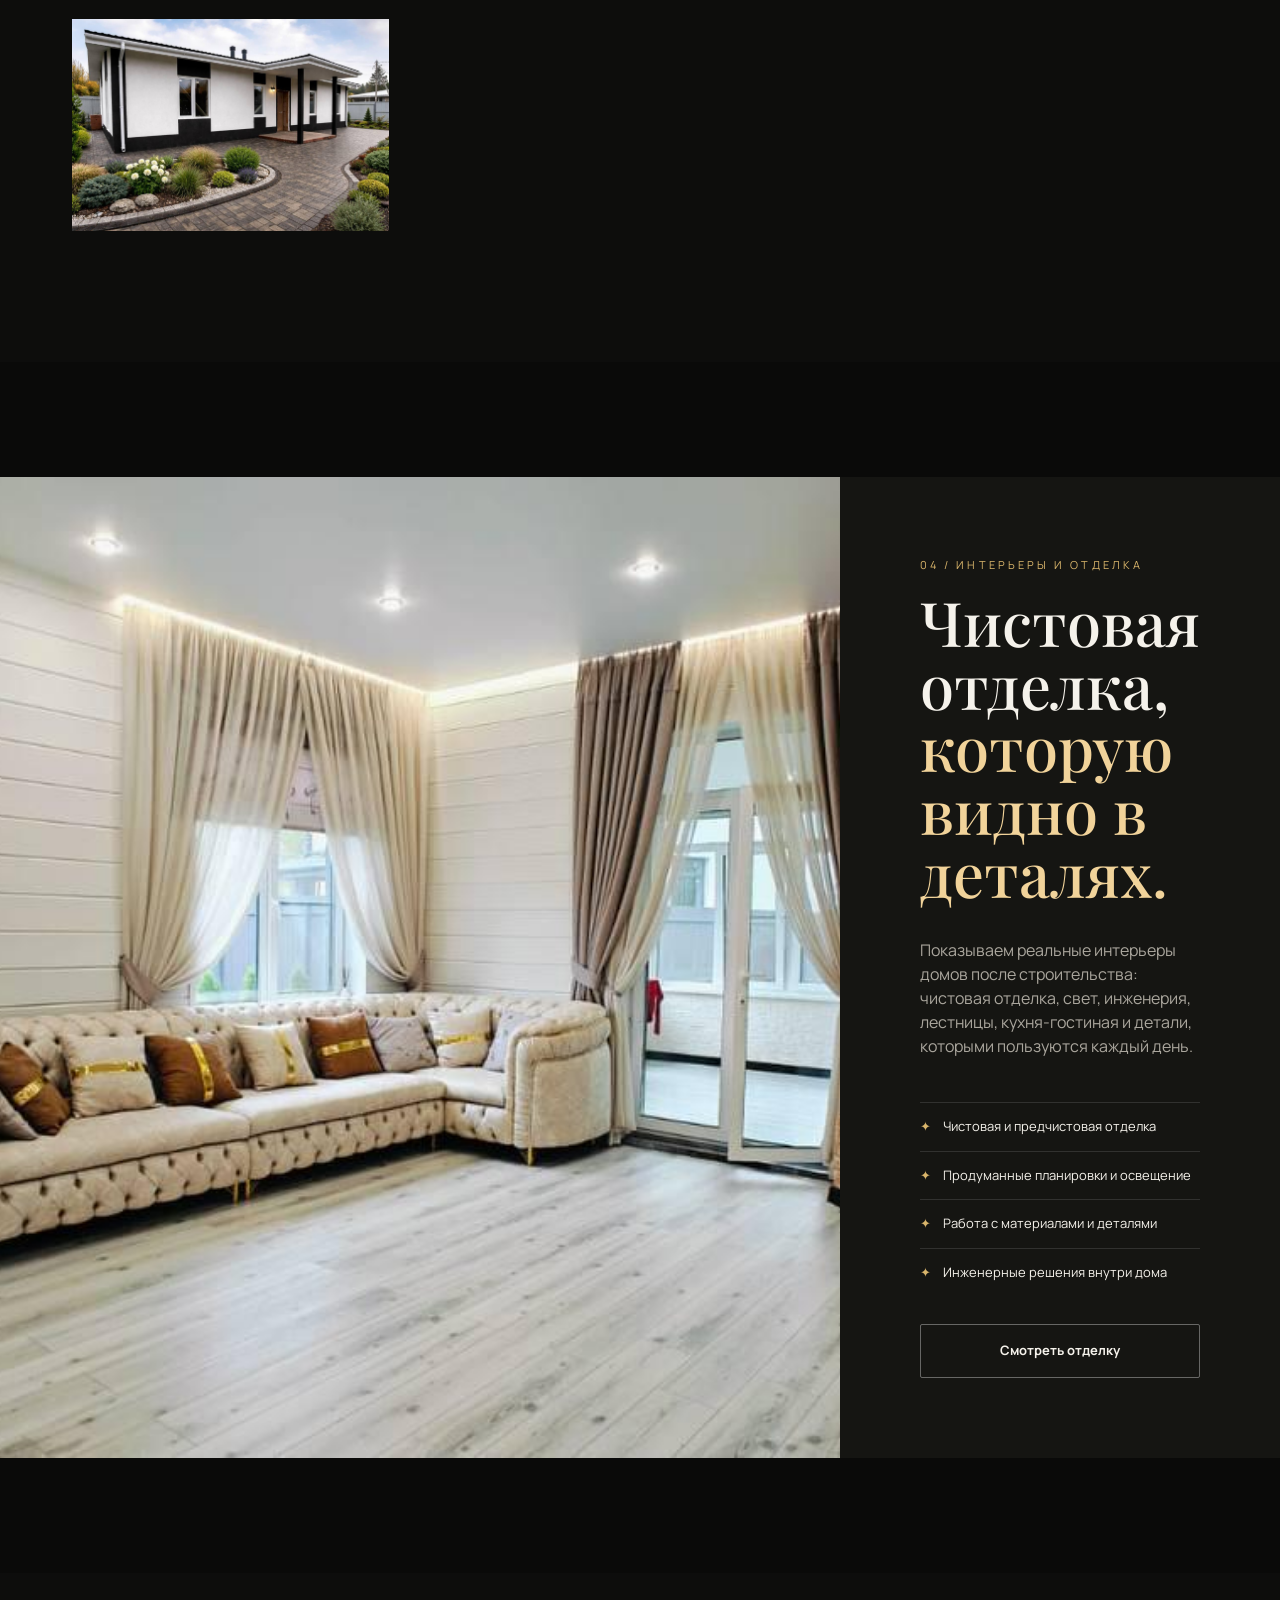
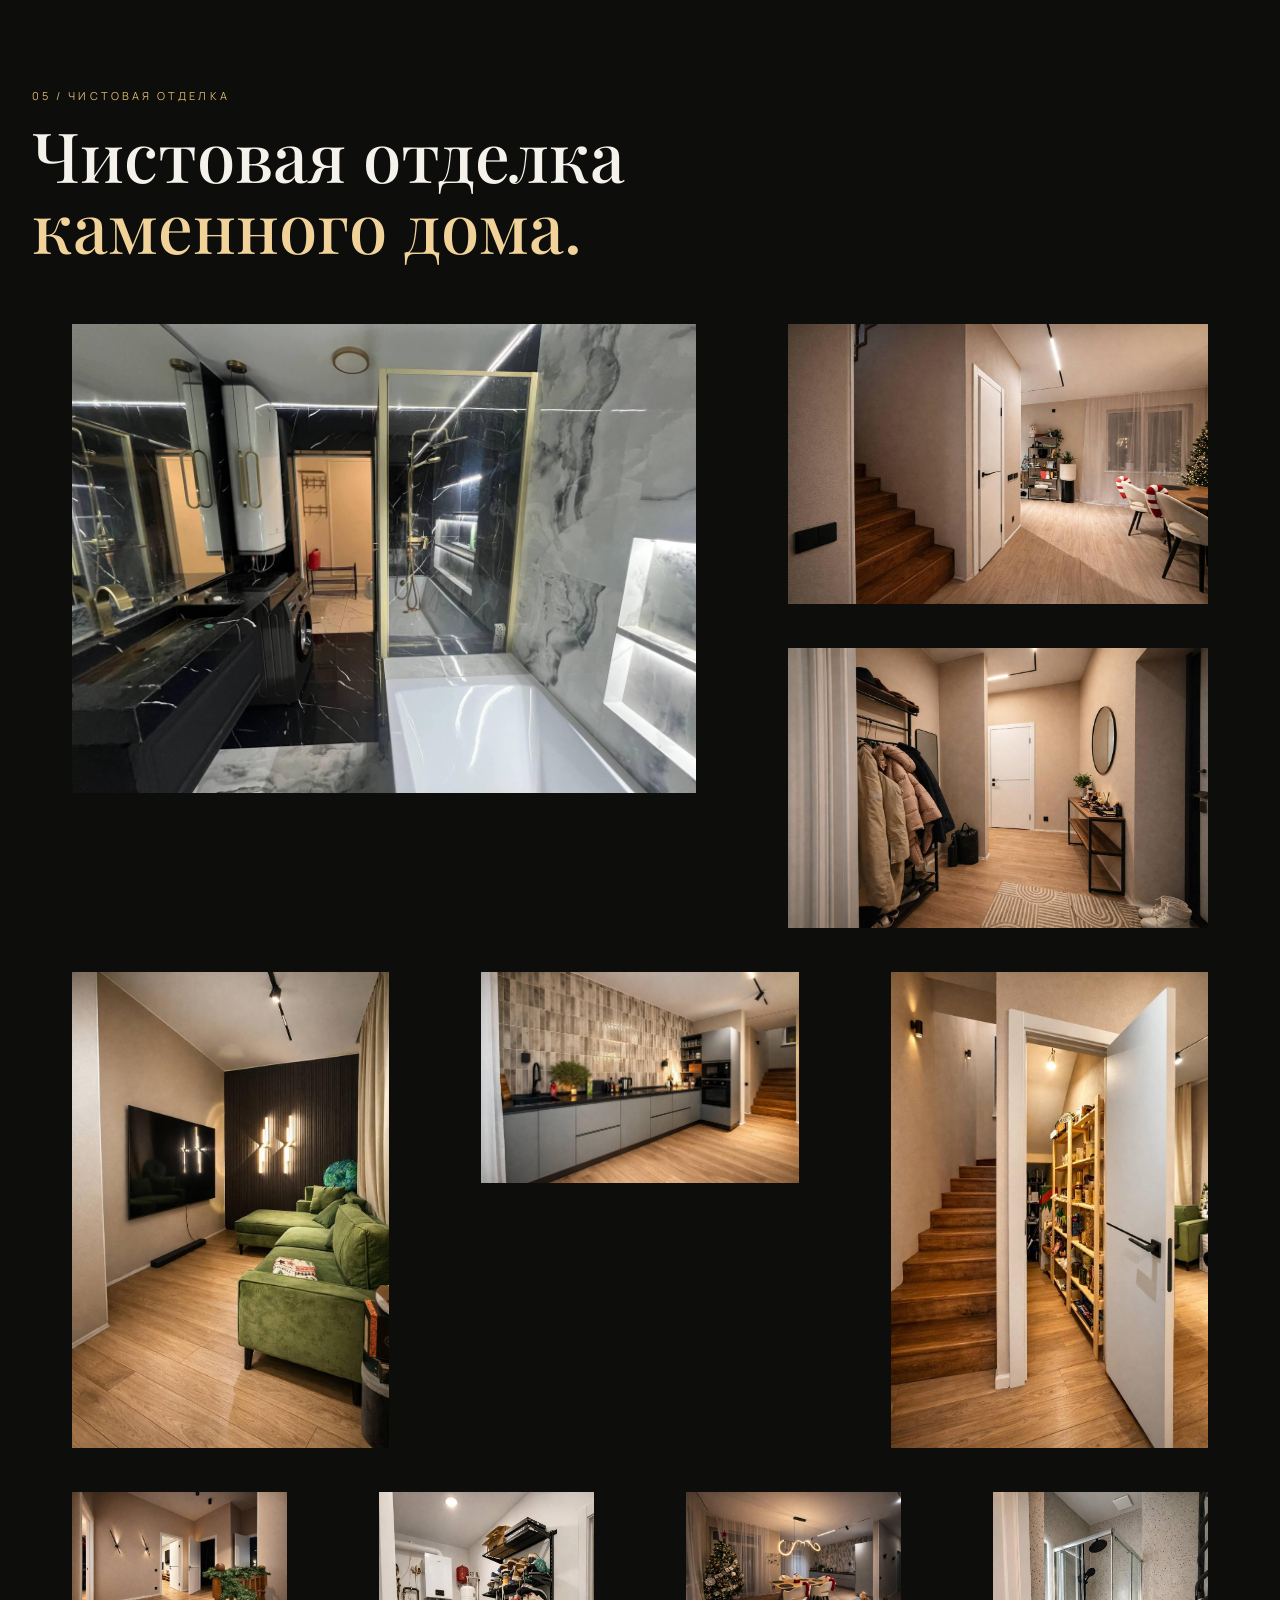
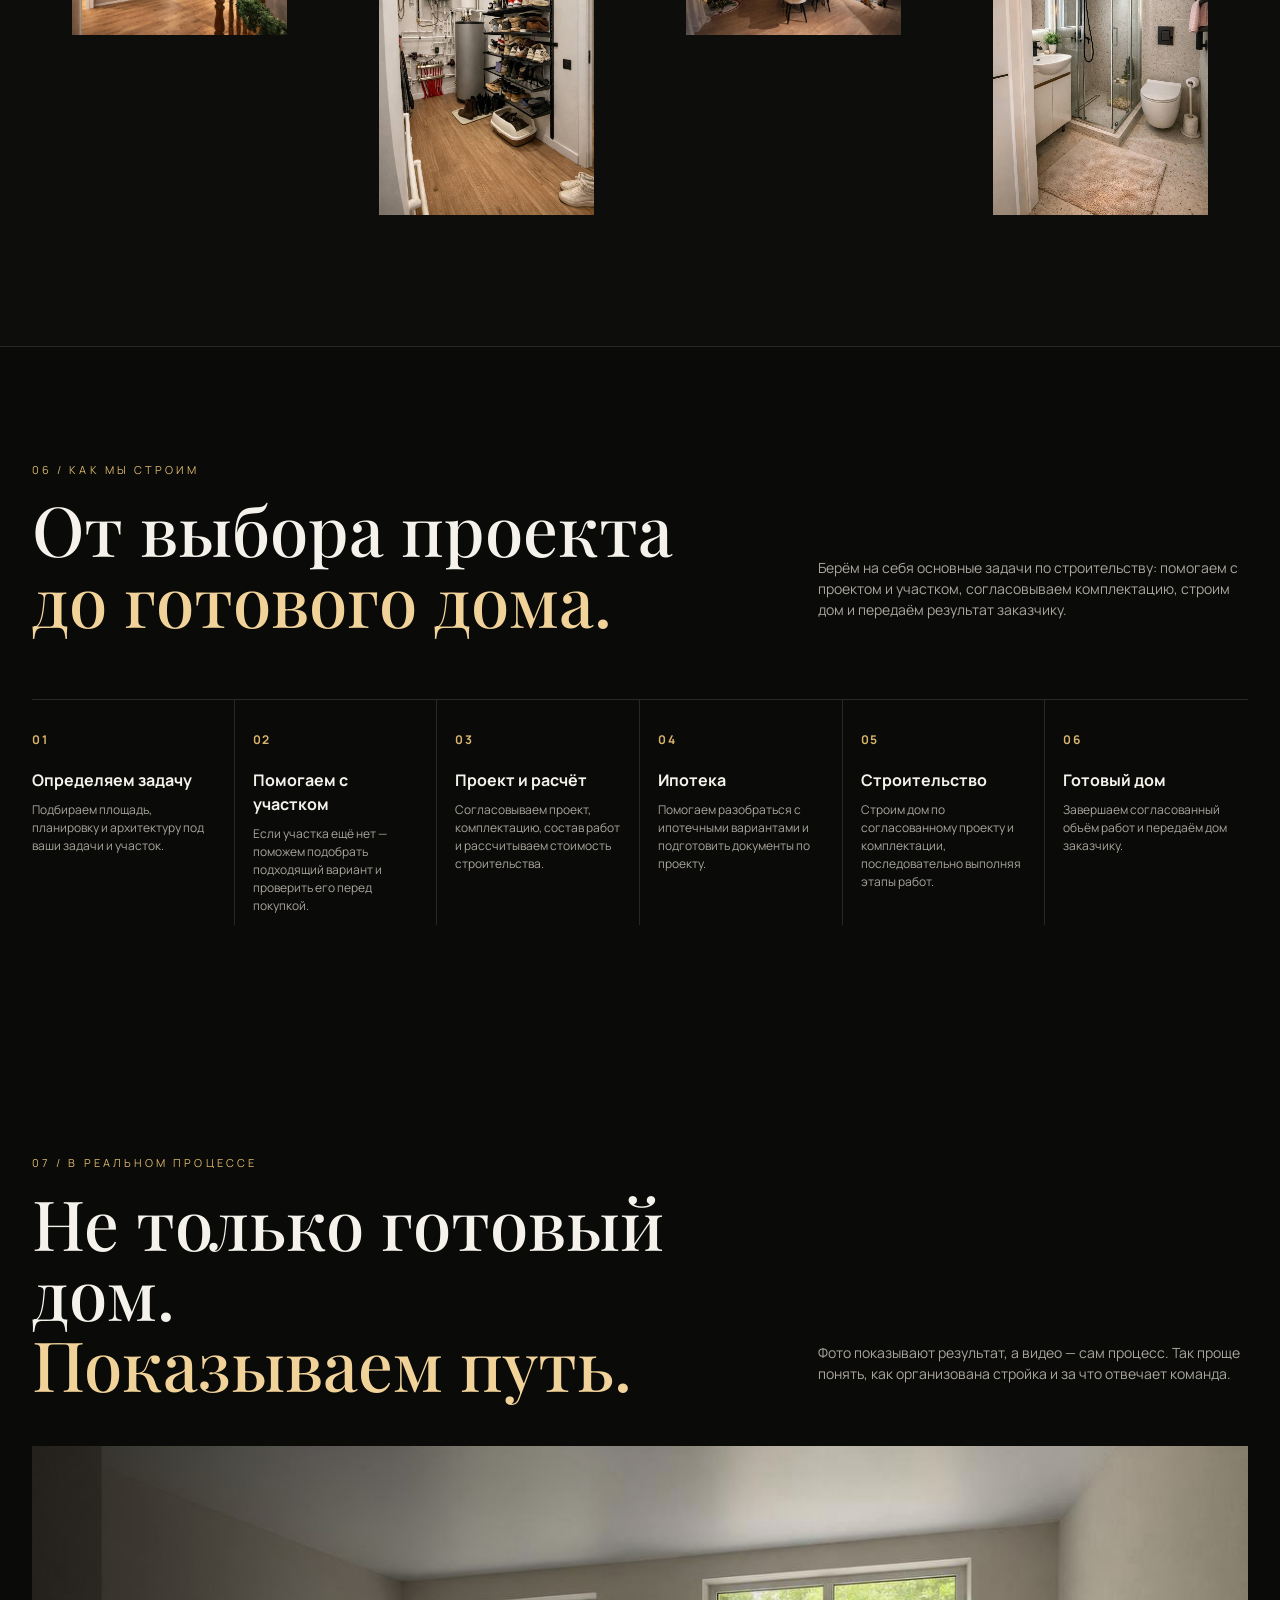
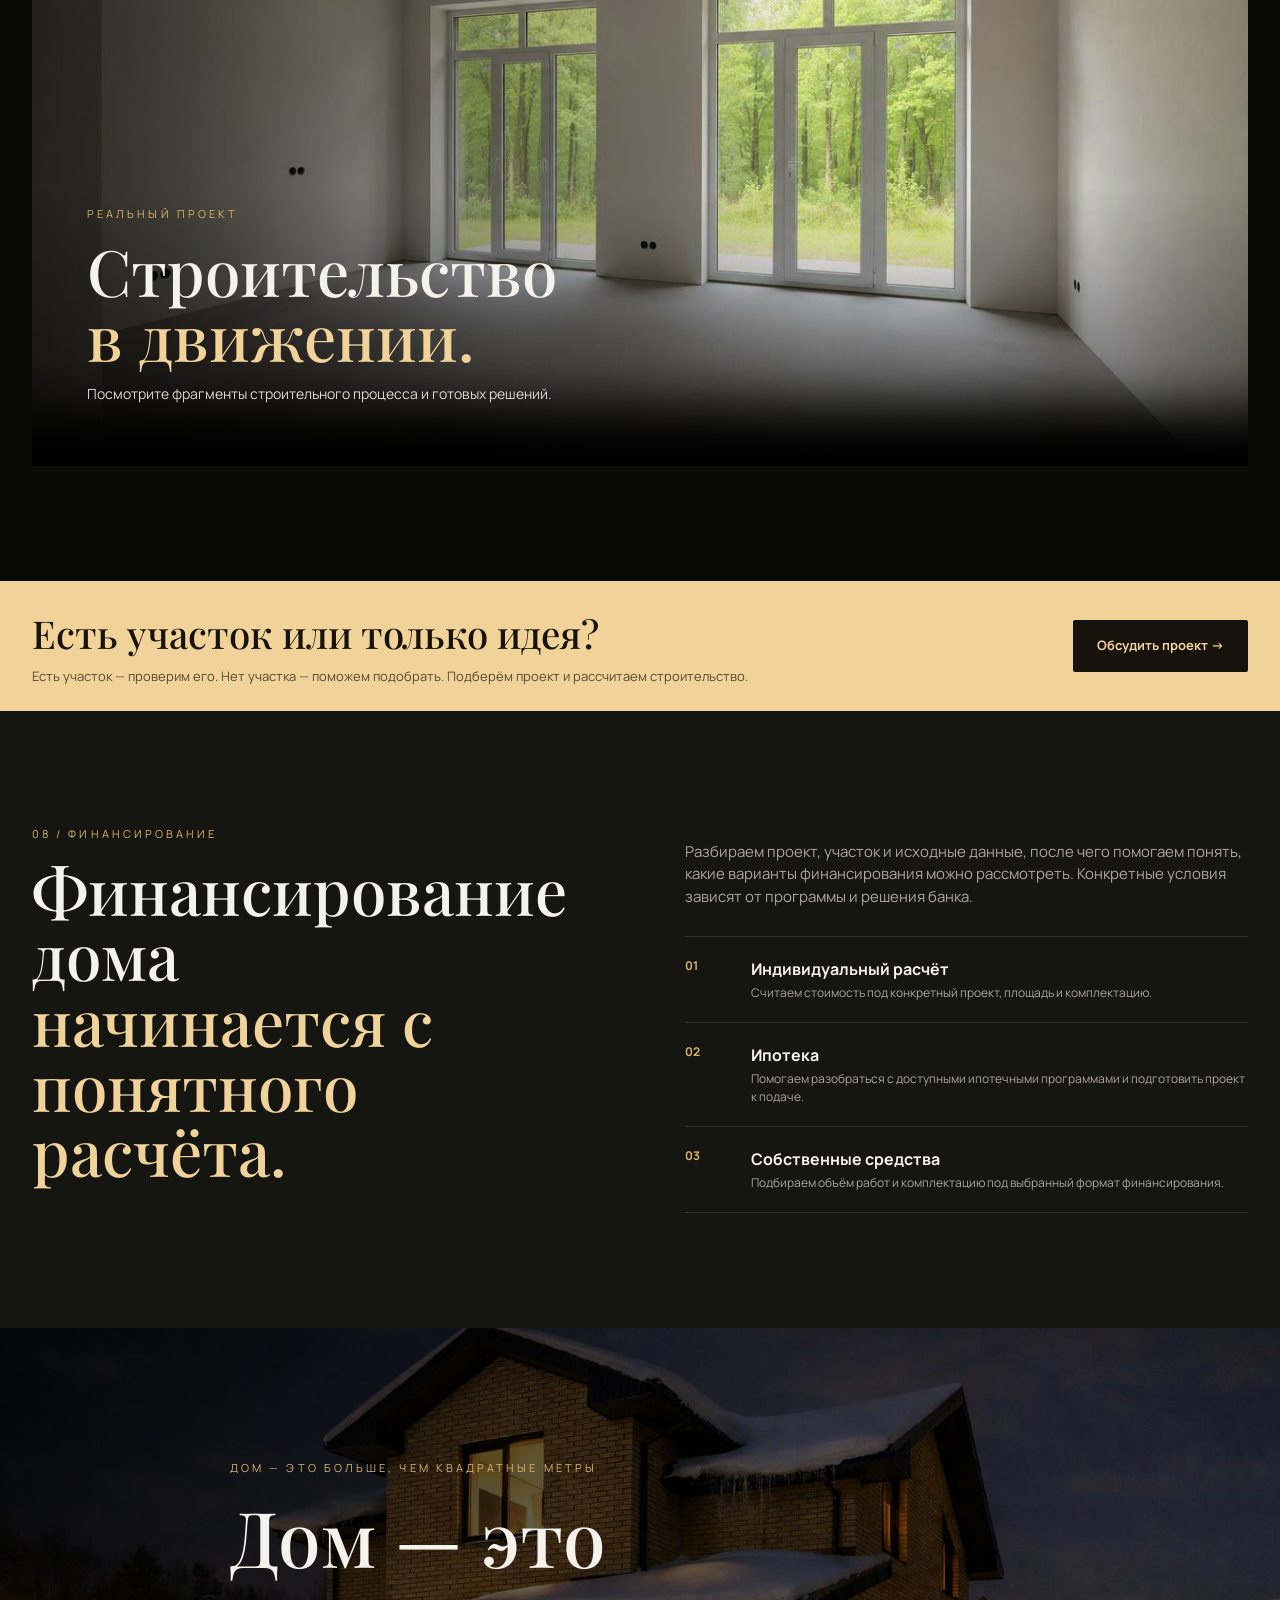
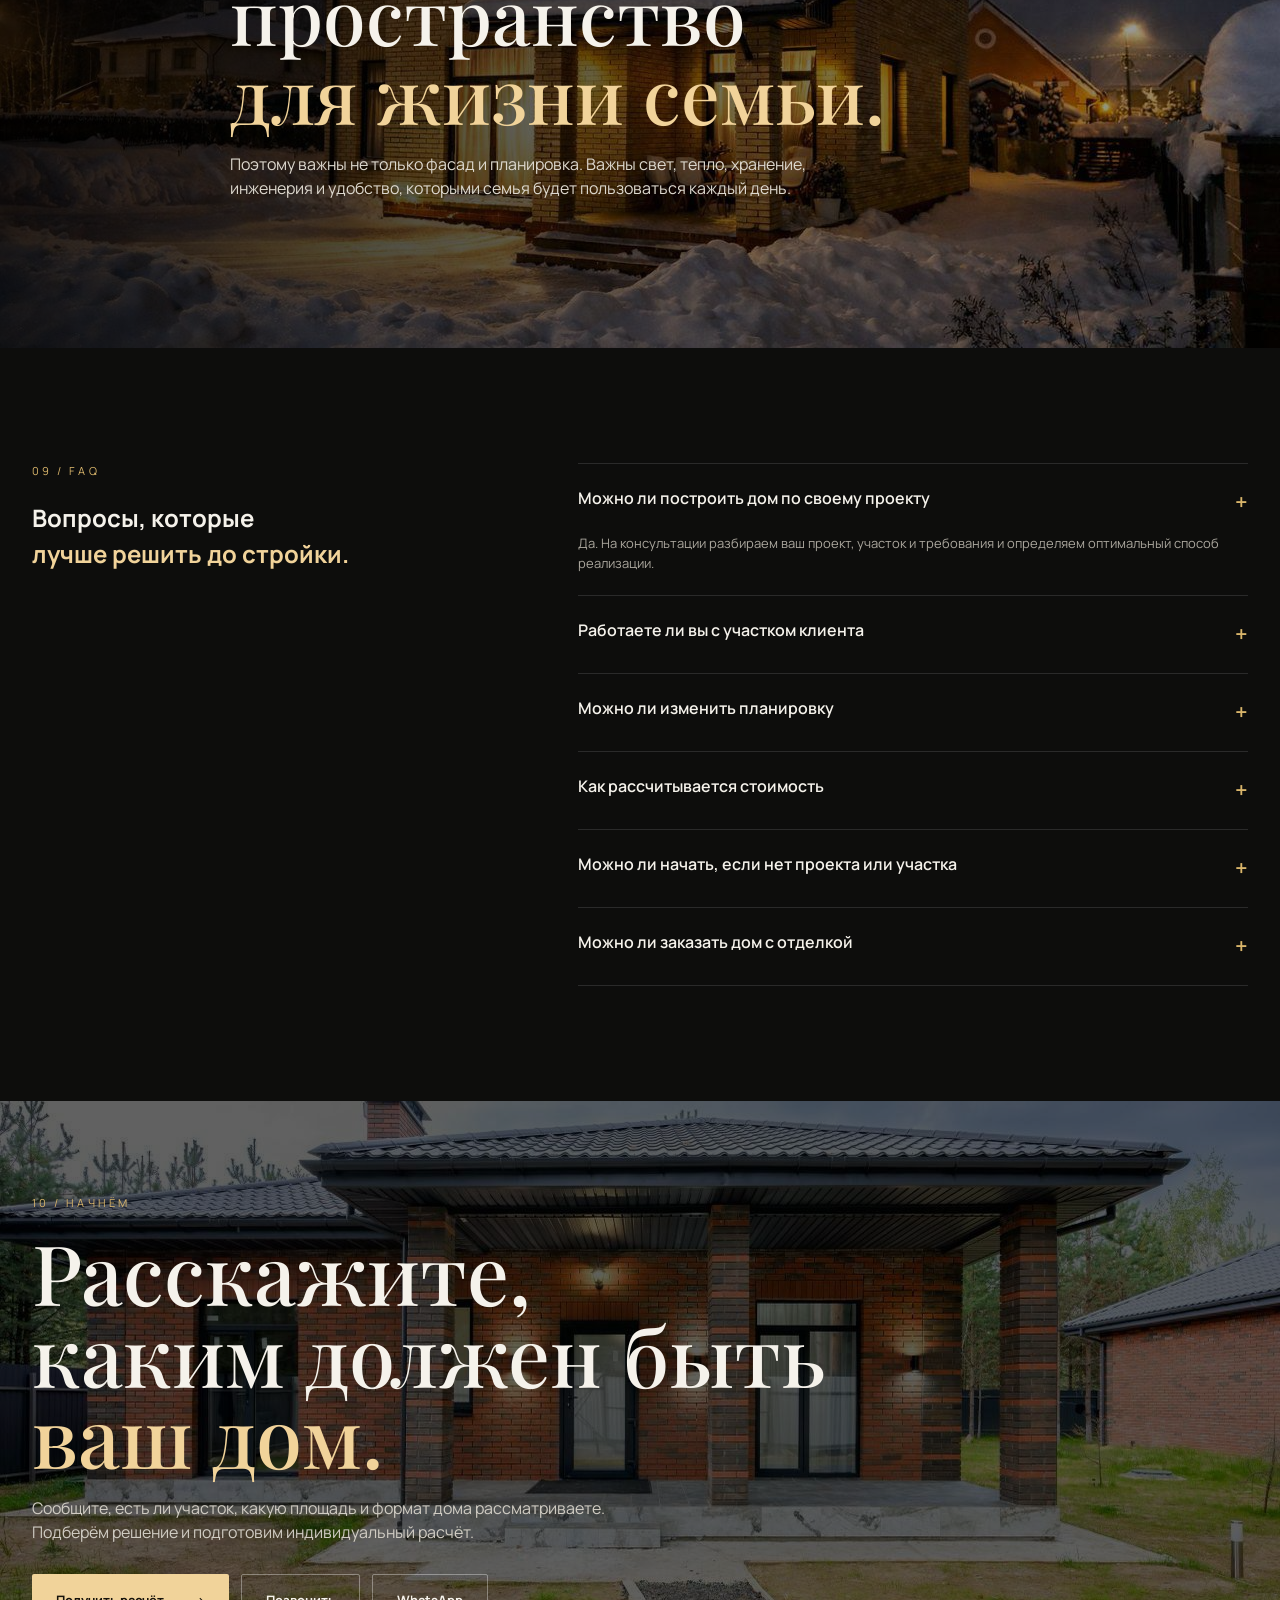
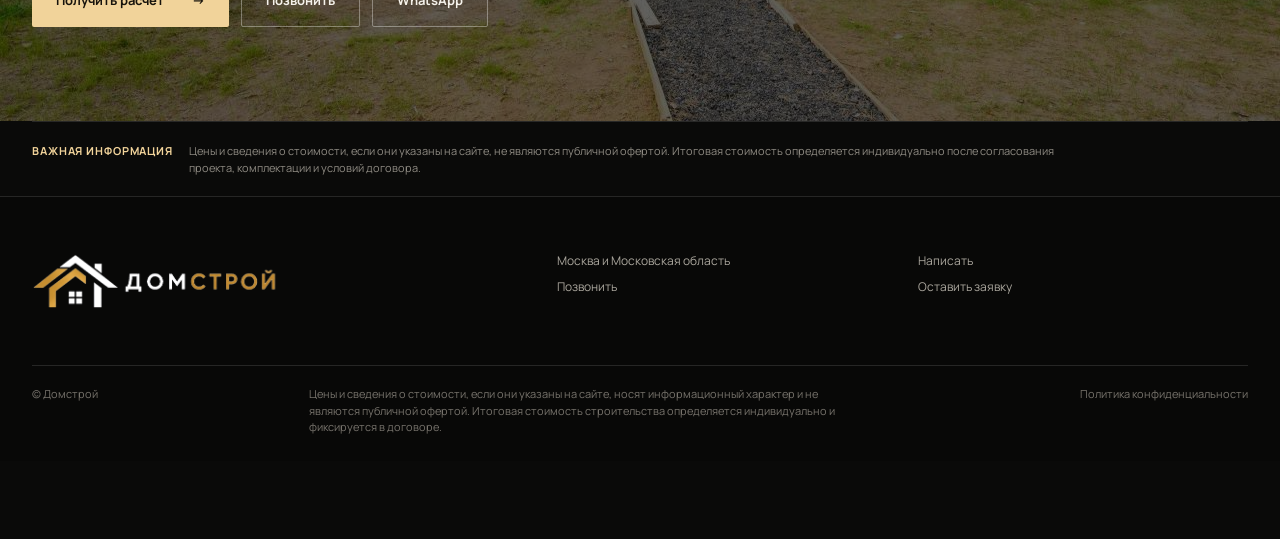
==== commit 99842251: "Add files via upload" ====
--- a/index.html
+++ b/index.html
@@ -26,7 +26,7 @@
 @media(max-width:900px){.benefits-grid{grid-template-columns:1fr 1fr}.video-wrap,.video-wrap video{min-height:500px;height:500px}.video-copy{left:28px;right:28px;bottom:30px}.lead-strip-inner{align-items:flex-start;flex-direction:column}.mobile-cta{display:flex;position:fixed;z-index:40;bottom:0;left:0;right:0;padding:10px 12px;background:rgba(8,8,7,.94);backdrop-filter:blur(12px);border-top:1px solid var(--line);gap:8px}.mobile-cta a{flex:1;text-align:center;padding:13px 8px;font-size:12px;font-weight:800;border-radius:2px}.mobile-cta .call{background:var(--gold2);color:#17130c}.mobile-cta .tg{border:1px solid rgba(255,255,255,.25)}.lb-arrow{margin:0 8px}}
 @media(max-width:520px){.benefits-grid{grid-template-columns:1fr}.video-wrap,.video-wrap video{height:460px;min-height:460px}.video-copy h2{font-size:43px}.mobile-cta{padding-bottom:calc(10px + env(safe-area-inset-bottom))}}
 
-.hero{min-height:860px;height:100vh;max-height:980px;position:relative;display:grid;grid-template-columns:minmax(420px,.82fr) minmax(0,1.18fr);overflow:hidden;background:#0a0a09}.hero-copy-panel{display:flex;align-items:center;background:#0d0d0c;color:var(--text);position:relative;z-index:2}.hero-content{width:min(650px,100%);padding:130px 52px 70px max(32px,calc((100vw - var(--max))/2));display:flex;flex-direction:column;justify-content:center}.hero-media{position:relative;min-height:100%;overflow:hidden;background:#171613}.hero-media:after{content:"";position:absolute;inset:0;background:linear-gradient(90deg,rgba(0,0,0,.18),transparent 28%),linear-gradient(0deg,rgba(0,0,0,.28),transparent 40%)}.hero-media img{height:100%;object-fit:cover;object-position:center}.hero h1{font-family:"Playfair Display",serif;font-size:clamp(58px,7.2vw,104px);line-height:.93;font-weight:500;margin:22px 0}.hero h1 span,.section-title em,h2 em{font-style:normal;color:var(--gold2)}.hero-copy{font-size:17px;max-width:570px;color:#d8d4cb;margin:0 0 30px}.actions{display:flex;gap:12px;flex-wrap:wrap}.btn{display:inline-flex;align-items:center;justify-content:center;gap:28px;padding:16px 24px;border-radius:2px;font-size:13px;font-weight:700;transition:.25s}.btn-gold{background:var(--gold2);color:#17130c}.btn-gold:hover{transform:translateY(-2px);background:#ffe0a4}.btn-outline{border:1px solid rgba(255,255,255,.35)}.btn-outline:hover{border-color:var(--gold);color:var(--gold2)}.hero-trust{display:flex;gap:26px;margin-top:42px;padding-top:20px;border-top:1px solid rgba(255,255,255,.16)}.hero-trust strong{display:block;font-size:19px}.hero-trust span{display:block;color:#aaa69d;font-size:10px;margin-top:3px;line-height:1.35}.hero-scroll{position:absolute;right:28px;bottom:36px;writing-mode:vertical-rl;font-size:9px;letter-spacing:.3em;color:#8e8a82;z-index:4}
+.hero{min-height:860px;height:100vh;max-height:980px;position:relative;display:grid;grid-template-columns:minmax(420px,.82fr) minmax(0,1.18fr);overflow:hidden;background:#0a0a09}.hero-copy-panel{display:flex;align-items:center;background:#0d0d0c;color:var(--text);position:relative;z-index:2}.hero-content{width:min(650px,100%);padding:130px 52px 70px max(32px,calc((100vw - var(--max))/2));display:flex;flex-direction:column;justify-content:center}.hero-media{position:relative;min-height:100%;overflow:hidden;background:#171613}.hero-media:after{content:"";position:absolute;inset:0;background:linear-gradient(90deg,rgba(0,0,0,.18),transparent 28%),linear-gradient(0deg,rgba(0,0,0,.28),transparent 40%)}.hero-media img{height:100%;object-fit:cover;object-position:center}.hero h1{font-family:"Playfair Display",serif;font-size:clamp(58px,7.2vw,104px);line-height:.93;font-weight:500;margin:22px 0}.hero h1 span,.section-title em,h2 em{font-style:normal;color:var(--gold2)}.hero-copy{font-size:17px;max-width:570px;color:#d8d4cb;margin:0 0 30px}.actions{display:flex;gap:12px;flex-wrap:wrap}.btn{display:inline-flex;align-items:center;justify-content:center;gap:28px;padding:16px 24px;border-radius:2px;font-size:13px;font-weight:700;transition:.25s}.btn-gold{background:var(--gold2);color:#17130c}.btn-gold:hover{transform:translateY(-2px);background:#ffe0a4}.btn-outline{border:1px solid rgba(255,255,255,.35)}.btn-outline:hover{border-color:var(--gold);color:var(--gold2)}.hero-trust{display:flex;gap:26px;margin-top:42px;padding-top:20px;border-top:1px solid rgba(255,255,255,.16)}.hero-trust strong{display:block;font-size:19px}.hero-trust span{display:block;color:#aaa69d;font-size:10px;margin-top:3px;line-height:1.35}
 .section{padding:115px 0}.dark{background:#0d0d0c}.intro{background:#f1eee7;color:#171613}.intro-grid{display:grid;grid-template-columns:1fr 2fr;gap:80px}.intro h2{font-family:"Playfair Display",serif;font-weight:500;font-size:clamp(42px,5vw,72px);line-height:1.03;margin:0 0 28px}.intro p{max-width:750px;color:#5e5b54;font-size:17px}.text-link{display:inline-block;margin-top:20px;color:#9c762d;font-weight:700;font-size:13px}
 .section-head{display:flex;justify-content:space-between;align-items:end;gap:50px;margin-bottom:48px}.section-head h2{font-family:"Playfair Display",serif;font-size:clamp(44px,5.4vw,72px);line-height:1.02;font-weight:500;margin:15px 0 0}.section-head>p{max-width:430px;color:var(--muted);font-size:14px}.gallery-grid{display:grid;grid-template-columns:repeat(12,1fr);gap:12px}.tile{position:relative;overflow:hidden;background:var(--card);min-height:260px;cursor:pointer}.tile img{height:100%;transition:transform .7s}.tile:hover img{transform:scale(1.045)}.tile:nth-child(1){grid-column:span 7;grid-row:span 2;min-height:610px}.tile:nth-child(2){grid-column:span 5}.tile:nth-child(3){grid-column:span 5}.tile:nth-child(4){grid-column:span 4}.tile:nth-child(5){grid-column:span 4}.tile:nth-child(6){grid-column:span 4}.tile:nth-child(n+7){grid-column:span 3;min-height:230px}.tile:after{content:"";position:absolute;inset:0;background:linear-gradient(0deg,rgba(0,0,0,.72),transparent 55%)}.tile-caption{position:absolute;z-index:2;left:22px;right:22px;bottom:20px}.tile-caption strong{font-size:17px}.tile-caption span{display:block;color:#c5c0b5;font-size:11px;margin-top:4px}
 .split{display:grid;grid-template-columns:1.35fr .65fr;min-height:620px}.split-image img{height:100%}.split-copy{padding:80px;display:flex;flex-direction:column;justify-content:center;background:#151512}.split-copy h2{font-family:"Playfair Display",serif;font-size:clamp(44px,4.8vw,68px);line-height:1.02;font-weight:500;margin:18px 0}.split-copy p{color:var(--muted);max-width:520px}.checks{list-style:none;padding:0;margin:28px 0}.checks li{padding:14px 0;border-top:1px solid var(--line);font-size:13px}.checks li:before{content:"✦";color:var(--gold);margin-right:12px}
@@ -37,7 +37,7 @@
 .contact{position:relative;overflow:hidden;min-height:620px;display:flex;align-items:center}.contact img{position:absolute;inset:0;height:100%}.contact:after{content:"";position:absolute;inset:0;background:rgba(0,0,0,.62)}.contact-inner{position:relative;z-index:2}.contact h2{font-family:"Playfair Display",serif;font-size:clamp(52px,6.5vw,92px);line-height:.98;font-weight:500;margin:20px 0}.contact p{max-width:620px;color:#d0ccc3;font-size:16px;margin-bottom:30px}
 .footer{background:#080807;border-top:1px solid var(--line);padding:55px 0 25px}.footer-grid{display:grid;grid-template-columns:1.5fr 1fr 1fr;gap:30px}.footer-logo{height:52px;width:auto;max-width:210px}.footer-col{display:flex;flex-direction:column;gap:8px;color:#aaa69d;font-size:12px}.footer-bottom{margin-top:55px;padding-top:20px;border-top:1px solid var(--line);display:flex;justify-content:space-between;gap:22px;color:#77736c;font-size:11px}.footer-bottom span:nth-child(2){max-width:560px}
 .lightbox{position:fixed;z-index:100;inset:0;background:rgba(0,0,0,.94);display:none;align-items:center;justify-content:center;padding:30px}.lightbox.open{display:flex}.lightbox img{max-width:95vw;max-height:90vh;width:auto;height:auto;object-fit:contain}.close{position:absolute;right:25px;top:18px;background:none;border:0;color:white;font-size:35px;cursor:pointer}
-@media(max-width:900px){.hero{grid-template-columns:1fr;min-height:auto;height:auto;max-height:none}.hero-copy-panel{order:1}.hero-media{order:2;height:62vw;min-height:360px;max-height:560px}.hero-content{height:auto;display:block;padding:105px 18px 70px;width:min(calc(100% - 36px),var(--max));margin:auto}.header{height:72px;padding:0 18px}.logo{height:42px;max-width:170px}.nav,.head-cta{display:none}.burger{display:block;margin-left:auto}.hero{min-height:760px}.hero-content{padding-bottom:75px}.hero-copy{font-size:15px}.hero-trust{gap:18px;flex-wrap:wrap;margin-top:35px}.hero-trust strong{font-size:18px}.hero-scroll{display:none}.container{width:min(calc(100% - 36px),var(--max))}.section{padding:78px 0}.intro-grid,.finance-grid,.faq-grid{grid-template-columns:1fr;gap:35px}.section-head{display:block}.section-head>p{margin-top:25px}.gallery-grid{display:grid;grid-template-columns:1fr 1fr}.tile:nth-child(n){grid-column:auto;grid-row:auto;min-height:220px}.tile:nth-child(1){grid-column:span 2;min-height:390px}.split{grid-template-columns:1fr}.split-image{min-height:430px}.split-copy{padding:55px 28px}.steps{grid-template-columns:1fr 1fr}.step{border-right:0;border-bottom:1px solid var(--line);padding:20px 10px!important}.footer-grid{grid-template-columns:1fr 1fr}.footer-bottom{display:block}.footer-bottom>*{display:block;margin-top:8px}.footer-bottom span:nth-child(2){max-width:none;line-height:1.55}}
+@media(max-width:900px){.hero{grid-template-columns:1fr;min-height:auto;height:auto;max-height:none}.hero-copy-panel{order:1}.hero-media{order:2;height:62vw;min-height:360px;max-height:560px}.hero-content{height:auto;display:block;padding:105px 18px 70px;width:min(calc(100% - 36px),var(--max));margin:auto}.header{height:72px;padding:0 18px}.logo{height:42px;max-width:170px}.nav,.head-cta{display:none}.burger{display:block;margin-left:auto}.hero{min-height:760px}.hero-content{padding-bottom:75px}.hero-copy{font-size:15px}.hero-trust{gap:18px;flex-wrap:wrap;margin-top:35px}.hero-trust strong{font-size:18px}.container{width:min(calc(100% - 36px),var(--max))}.section{padding:78px 0}.intro-grid,.finance-grid,.faq-grid{grid-template-columns:1fr;gap:35px}.section-head{display:block}.section-head>p{margin-top:25px}.gallery-grid{display:grid;grid-template-columns:1fr 1fr}.tile:nth-child(n){grid-column:auto;grid-row:auto;min-height:220px}.tile:nth-child(1){grid-column:span 2;min-height:390px}.split{grid-template-columns:1fr}.split-image{min-height:430px}.split-copy{padding:55px 28px}.steps{grid-template-columns:1fr 1fr}.step{border-right:0;border-bottom:1px solid var(--line);padding:20px 10px!important}.footer-grid{grid-template-columns:1fr 1fr}.footer-bottom{display:block}.footer-bottom>*{display:block;margin-top:8px}.footer-bottom span:nth-child(2){max-width:none;line-height:1.55}}
 @media(max-width:520px){h1{font-size:52px;line-height:.98;margin:18px 0 22px}.hero{min-height:0;height:auto;max-height:none;align-items:stretch}.hero-content{padding-top:95px;padding-bottom:58px}.hero-media{height:68vw;min-height:300px}.hero-copy{font-size:15px;line-height:1.65}.actions{gap:10px}.btn{width:100%;min-height:58px}.hero-trust{display:grid;grid-template-columns:1fr 1fr;gap:20px 18px;margin-top:38px;padding-top:20px}.hero-trust strong{font-size:18px;line-height:1.15}.hero-trust span{font-size:10px;line-height:1.45}.eyebrow{font-size:9px;letter-spacing:.2em;line-height:1.5}.gallery-grid{grid-template-columns:1fr}.tile:nth-child(1){grid-column:auto}.steps{grid-template-columns:1fr}.footer-grid{grid-template-columns:1fr}.contact{min-height:650px}}
 .lead-modal{position:fixed;inset:0;z-index:120;background:rgba(0,0,0,.82);backdrop-filter:blur(10px);display:none;align-items:center;justify-content:center;padding:18px}.lead-modal.open{display:flex}.lead-card{position:relative;width:min(600px,100%);background:#f1eee7;color:#171613;padding:42px;border-radius:4px;box-shadow:0 30px 100px rgba(0,0,0,.5)}.lead-card h2{font-family:"Playfair Display",serif;font-size:44px;line-height:1.02;font-weight:500;margin:10px 0 12px}.lead-card>p{color:#68645d;font-size:13px;margin:0 0 22px}.lead-close{position:absolute;right:15px;top:9px;border:0;background:none;font-size:32px;color:#4e4a43;cursor:pointer}.lead-card form{display:grid;gap:10px}.lead-card input,.lead-card textarea{width:100%;border:1px solid #d2cec4;background:white;padding:14px;font:inherit;font-size:13px;outline:none}.lead-card textarea{min-height:100px;resize:vertical}.lead-card input:focus,.lead-card textarea:focus{border-color:#9c762d}.lead-card small{font-size:10px;color:#8a857d}.toast{position:fixed;left:50%;bottom:28px;z-index:130;transform:translate(-50%,20px);background:#f1eee7;color:#171613;padding:12px 16px;font-size:12px;opacity:0;pointer-events:none;transition:.25s}.toast.show{opacity:1;transform:translate(-50%,0)}.no-scroll{overflow:hidden}@media(max-width:520px){.lead-card{padding:30px 18px}.lead-card h2{font-size:36px}}
 
@@ -300,7 +300,7 @@
   .actions .btn{width:100%;min-height:56px;padding:14px 16px;font-size:16px}
   .hero-trust{display:grid;grid-template-columns:1fr 1fr;gap:16px 22px;margin-top:26px;padding-top:18px}
   .hero-trust strong{font-size:17px}.hero-trust span{font-size:10px;line-height:1.35}
-  .hero-scroll{display:none}
+  
   .section{padding:64px 0}
   .intro-grid{gap:24px}.intro h2,.section-head h2,.finance h2,.quote h2,.contact h2{font-size:clamp(40px,10.5vw,52px);line-height:1.04;overflow-wrap:break-word;word-break:normal}
   .intro p,.section-head>p,.finance-copy{font-size:15px;line-height:1.6}
@@ -764,7 +764,7 @@
 .hero .eyebrow{
   text-shadow:0 2px 10px rgba(0,0,0,.65);
 }
-.hero-scroll{z-index:3}
+
 
 @media(max-width:900px){
   .hero{
@@ -902,7 +902,6 @@
     max-width: 650px;
     margin-top: 42px;
   }
-  .hero-scroll { right: 24px; bottom: 28px; color: rgba(255,255,255,.6); }
 }
 
 @media (max-width: 900px) {
@@ -945,7 +944,6 @@
   .hero h1 { margin: 12px 0 20px; }
   .hero-copy { max-width: 680px; }
   .hero-trust { margin-top: 32px; }
-  .hero-scroll { display: none; }
 }
 
 @media (max-width: 520px) {
@@ -1133,7 +1131,7 @@
   color:#f0ece4!important;margin:0 0 24px!important;
 }
 .hero-trust{display:none!important;}
-.hero-scroll{z-index:3!important;}
+
 @media(max-width:900px){
   .hero{min-height:700px!important;height:82vh!important;max-height:760px!important;}
   .hero-content{width:min(calc(100% - 36px),var(--max))!important;padding:88px 0 42px!important;align-items:flex-end!important;}
@@ -1168,13 +1166,13 @@
   <div class="hero-overlay"></div>
   <div class="hero-content">
     <div class="hero-copy-box">
-      <div class="eyebrow">КАМЕННЫЕ ДОМА · МОСКВА И МО</div>
-      <h1>Каменные дома,<br><span>в которых хочется жить.</span></h1>
-      <p class="hero-copy">Строим загородные дома из кирпича и других каменных материалов в Москве и Московской области. Подбираем проект, помогаем с участком и ипотекой, согласовываем комплектацию и строим дом по понятному плану.</p>
+      <div class="eyebrow">ДОМСТРОЙ · МОСКВА И МО</div>
+      <h1>Загородные дома,<br><span>в которых хочется жить.</span></h1>
+      <p class="hero-copy">Строим загородные дома под ключ в Москве и Московской области. Помогаем с проектом, участком и финансированием, согласовываем комплектацию и ведём строительство по понятному плану.</p>
       <div class="actions"><a class="btn btn-gold js-lead" href="#contact">Получить предварительный расчёт <b>→</b></a><a class="btn btn-outline" href="#projects">Смотреть проекты</a></div>
     </div>
   </div>
-  <div class="hero-scroll">SCROLL ↓</div>
+  
 </section>
 <section class="intro section"><div class="container intro-grid"><div class="kicker">01 / ФИЛОСОФИЯ</div><div><h2>Дом должен строиться <em>по понятному плану.</em></h2><p>До начала работ согласовываем проект, комплектацию, расчёт и этапы. Во время строительства вы понимаете, что уже сделано, что происходит сейчас и какой следующий шаг.</p><a class="text-link" href="#process">Посмотреть процесс строительства →</a></div></div></section>
 <section class="section benefits"><div class="container"><div class="section-head"><div><div class="kicker">02 / ПОЧЕМУ ДОМСТРОЙ</div><h2>Понятная стройка.<br><em>Больше контроля.</em></h2></div><p>Сначала разбираем задачу и участок. Затем согласовываем решения и строим дом по понятному плану — от проекта и расчёта до завершения работ.</p></div><div class="benefits-grid"><article class="benefit"><b>01 / ПРОЦЕСС</b><h3>Понятный расчёт</h3><p>Разбираем участок, проект и комплектацию до начала работ, чтобы вы понимали состав строительства и следующий шаг.</p></article><article class="benefit"><b>02 / КОМПЛЕКТАЦИЯ</b><h3>Один подрядчик</h3><p>Проект, строительство и отделка собраны в одном процессе — вам не нужно координировать несколько исполнителей.</p></article><article class="benefit"><b>03 / КОНТРОЛЬ</b><h3>Контроль качества</h3><p>Контролируем выполнение работ и соблюдение согласованной технологии на каждом этапе.</p></article><article class="benefit"><b>04 / ФИНАНСЫ</b><h3>Ипотека и финансы</h3><p>Помогаем разобраться с вариантами финансирования и считаем проект под выбранную комплектацию.</p></article></div></div></section>
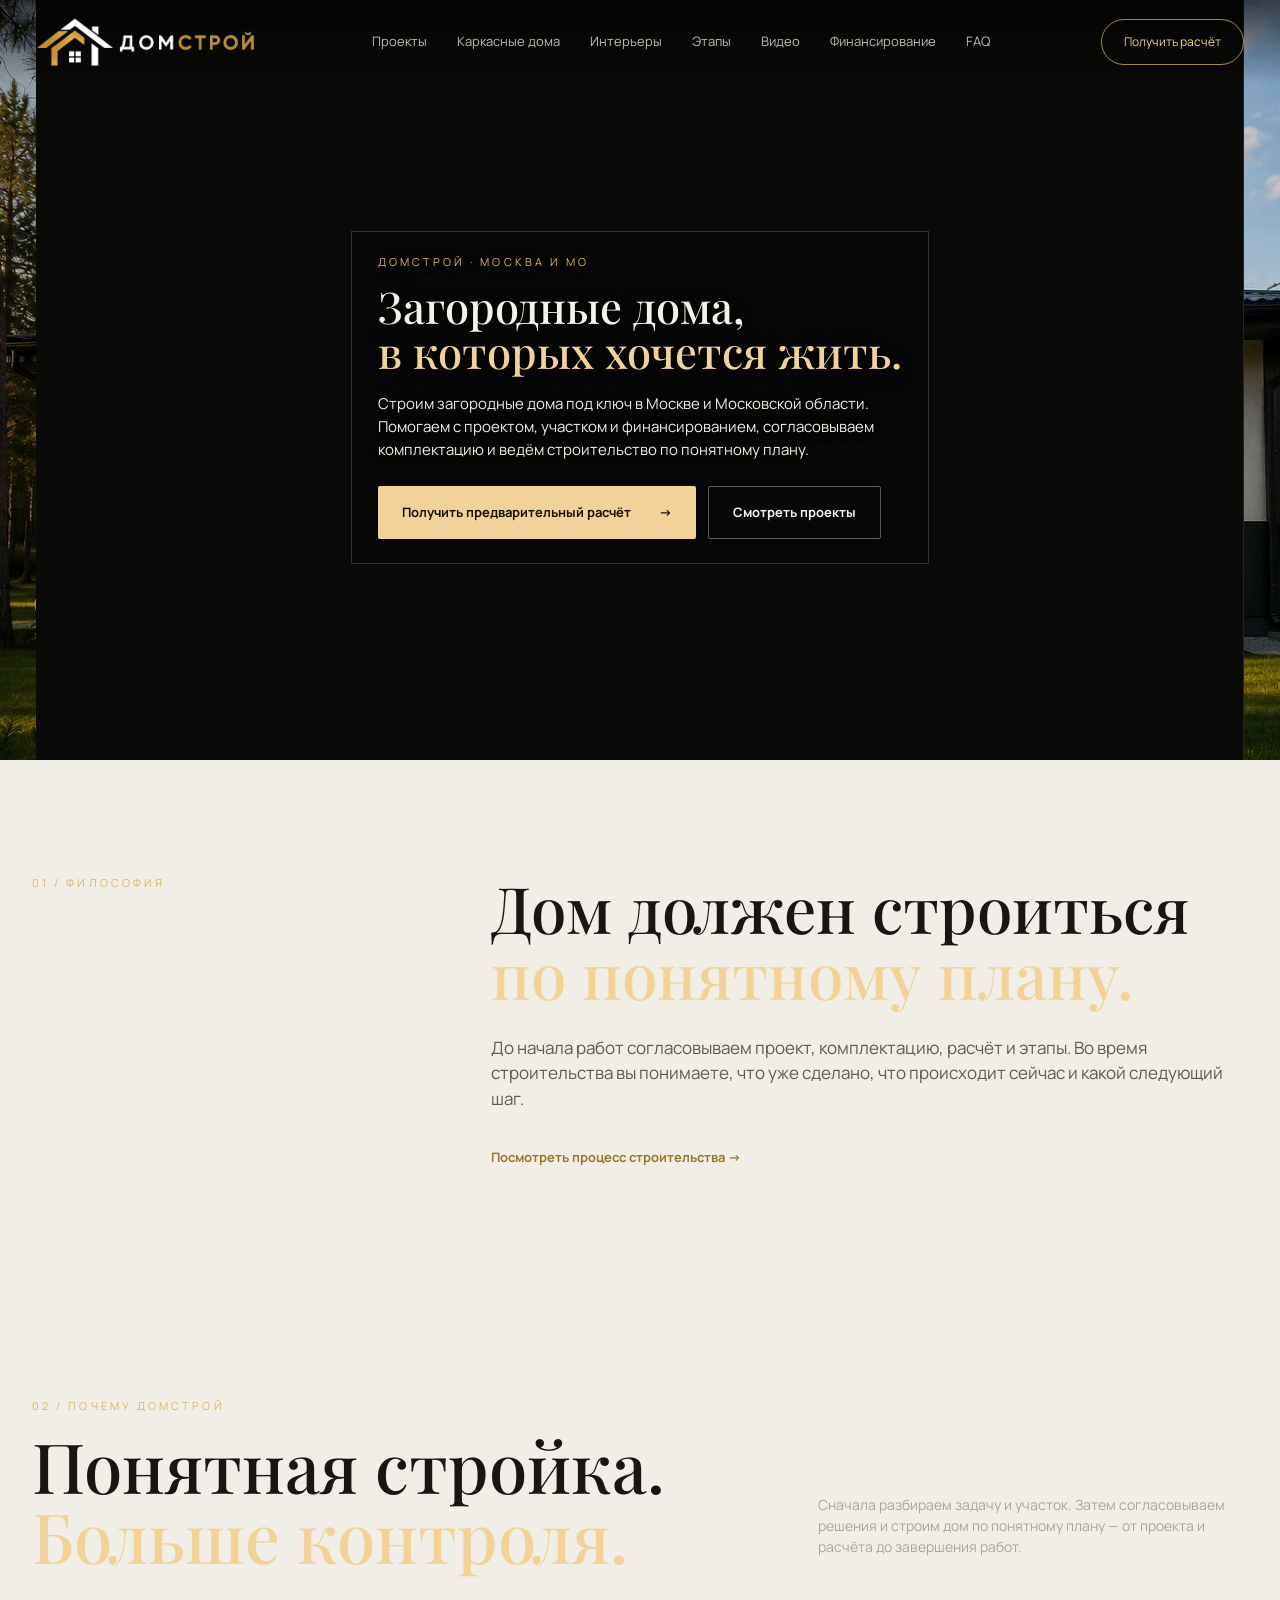
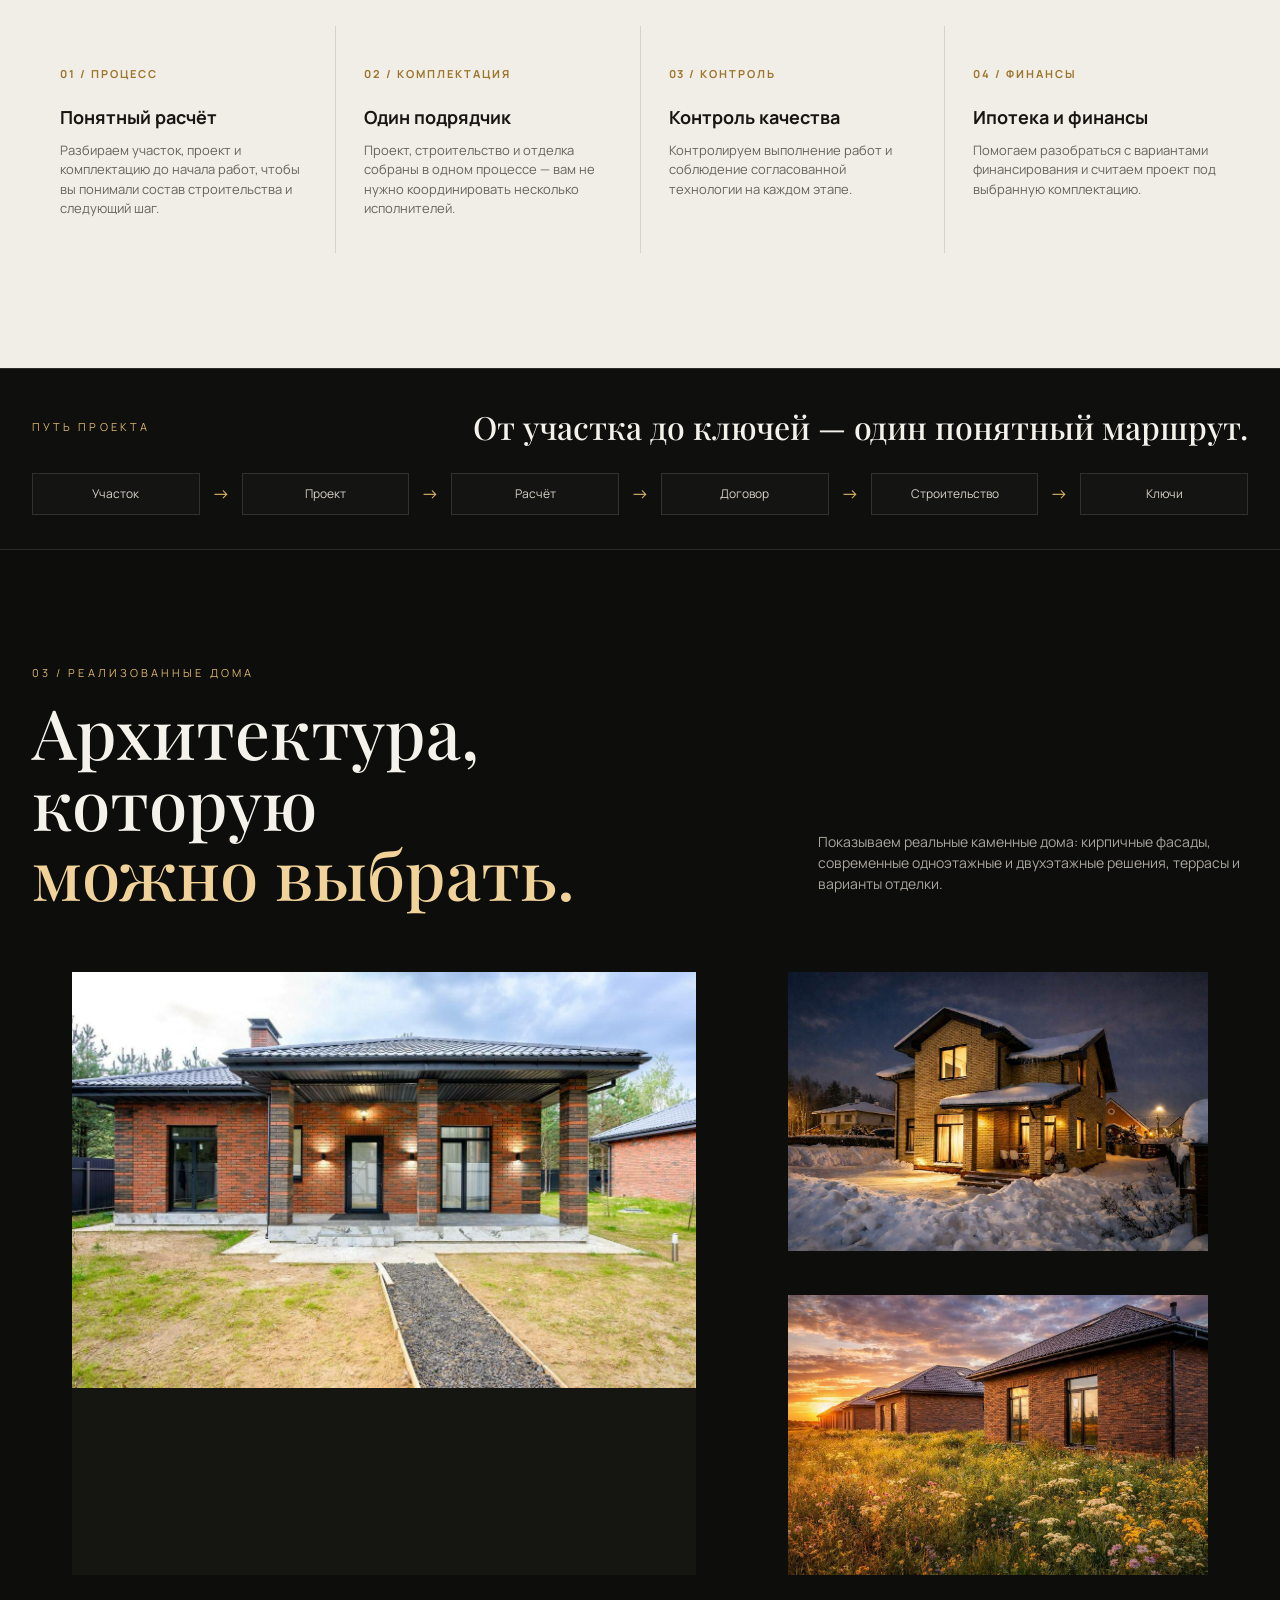
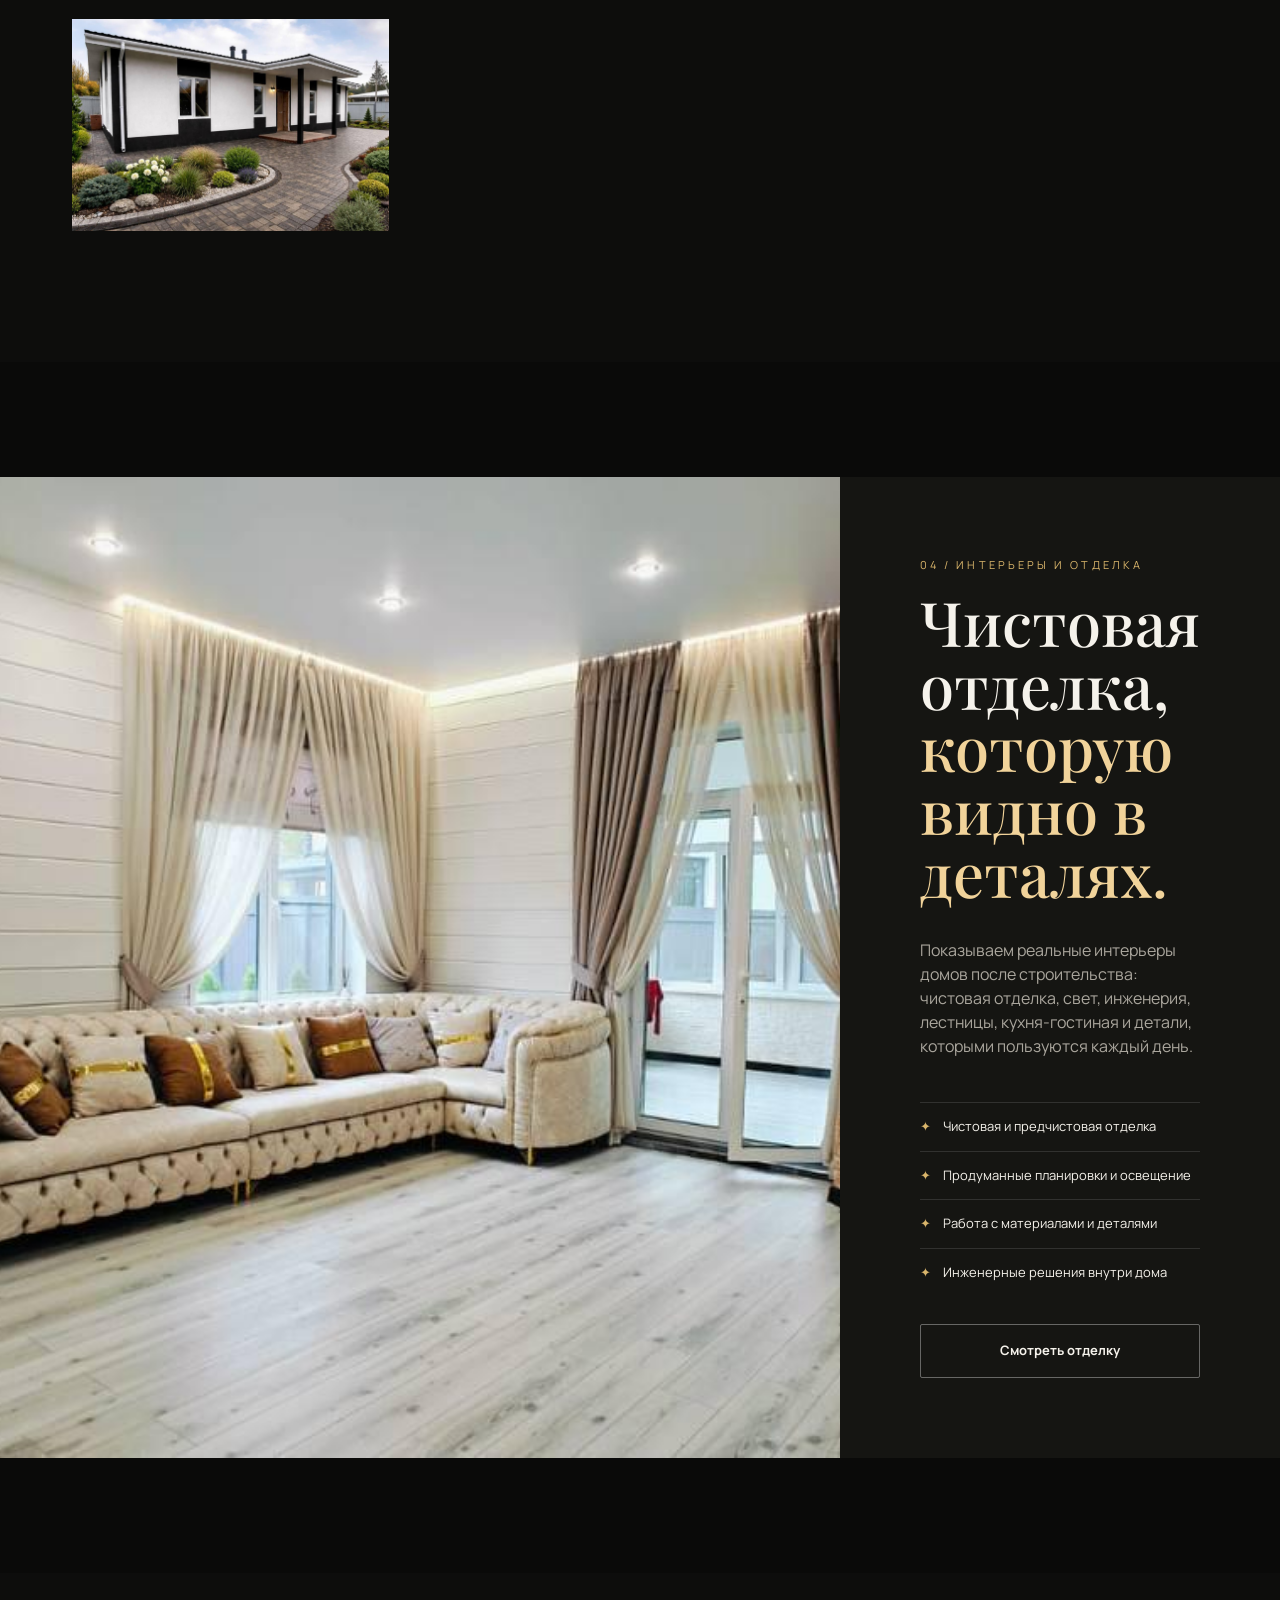
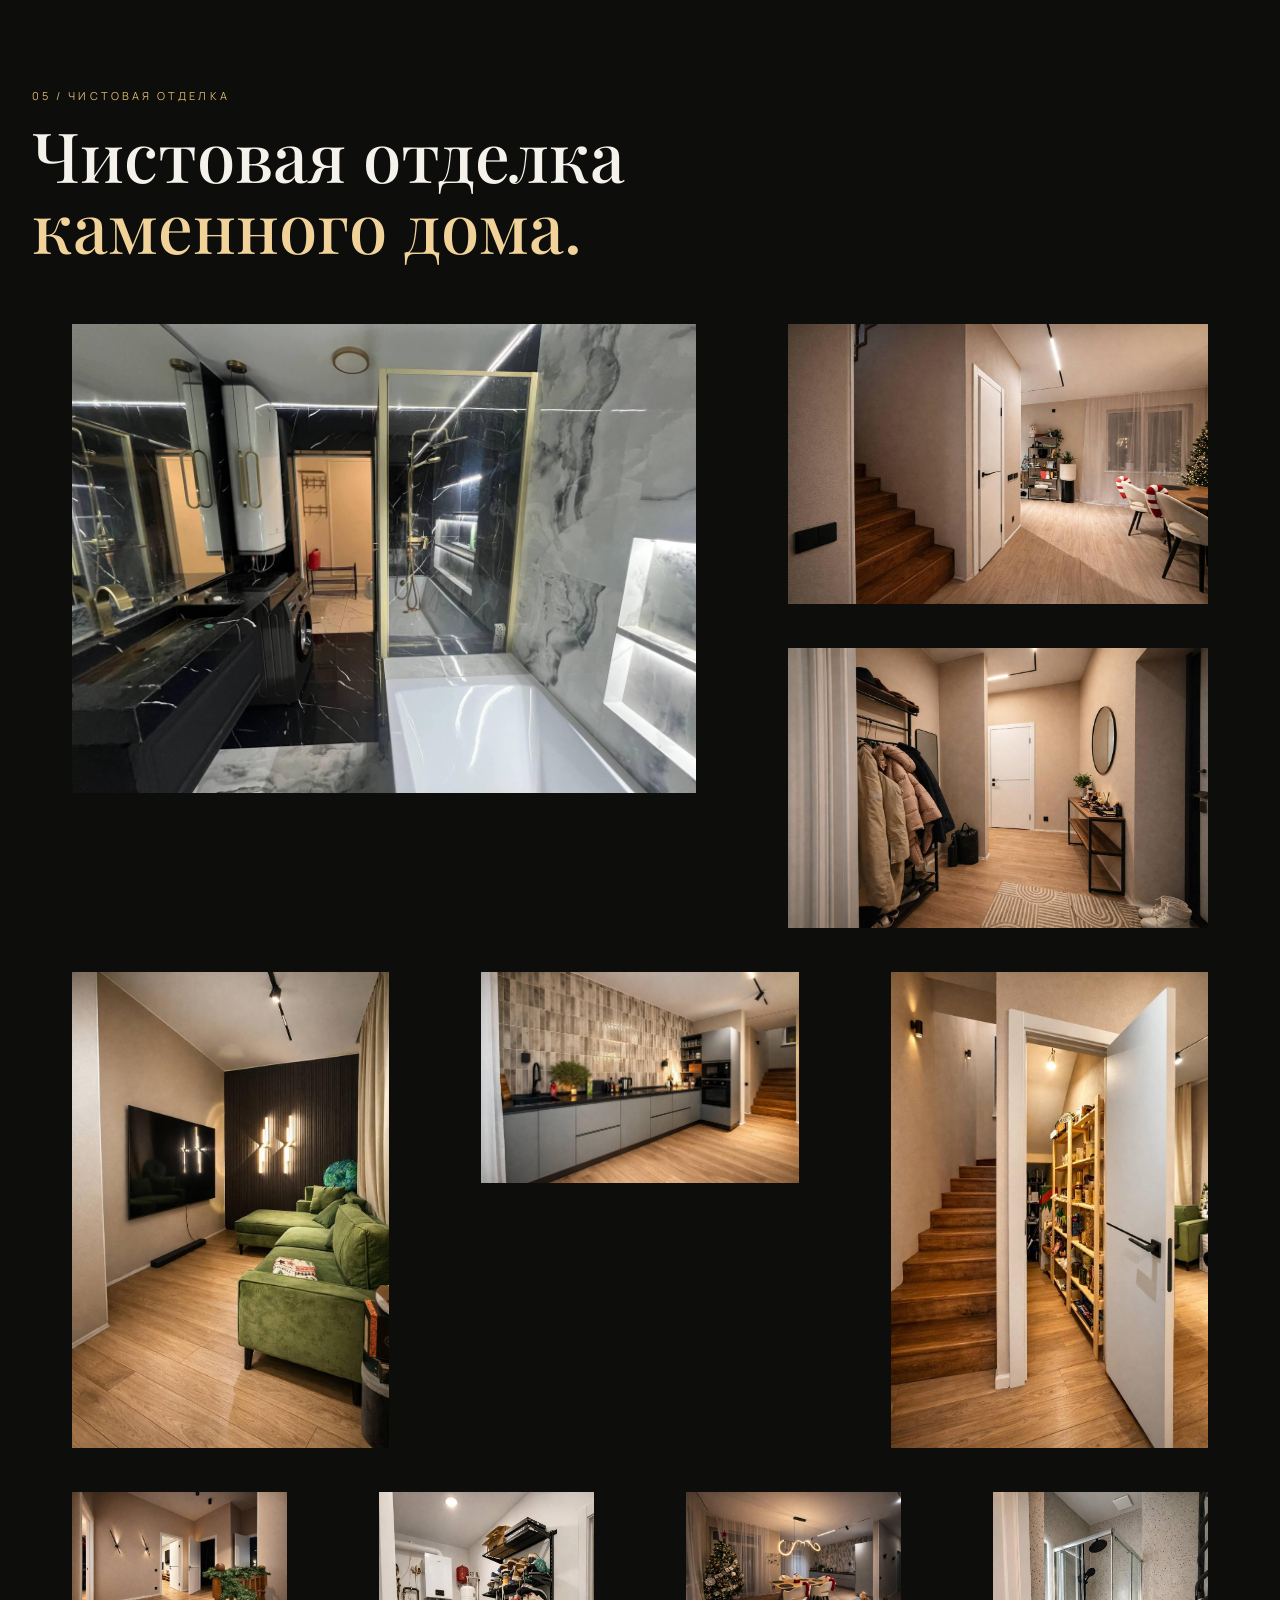
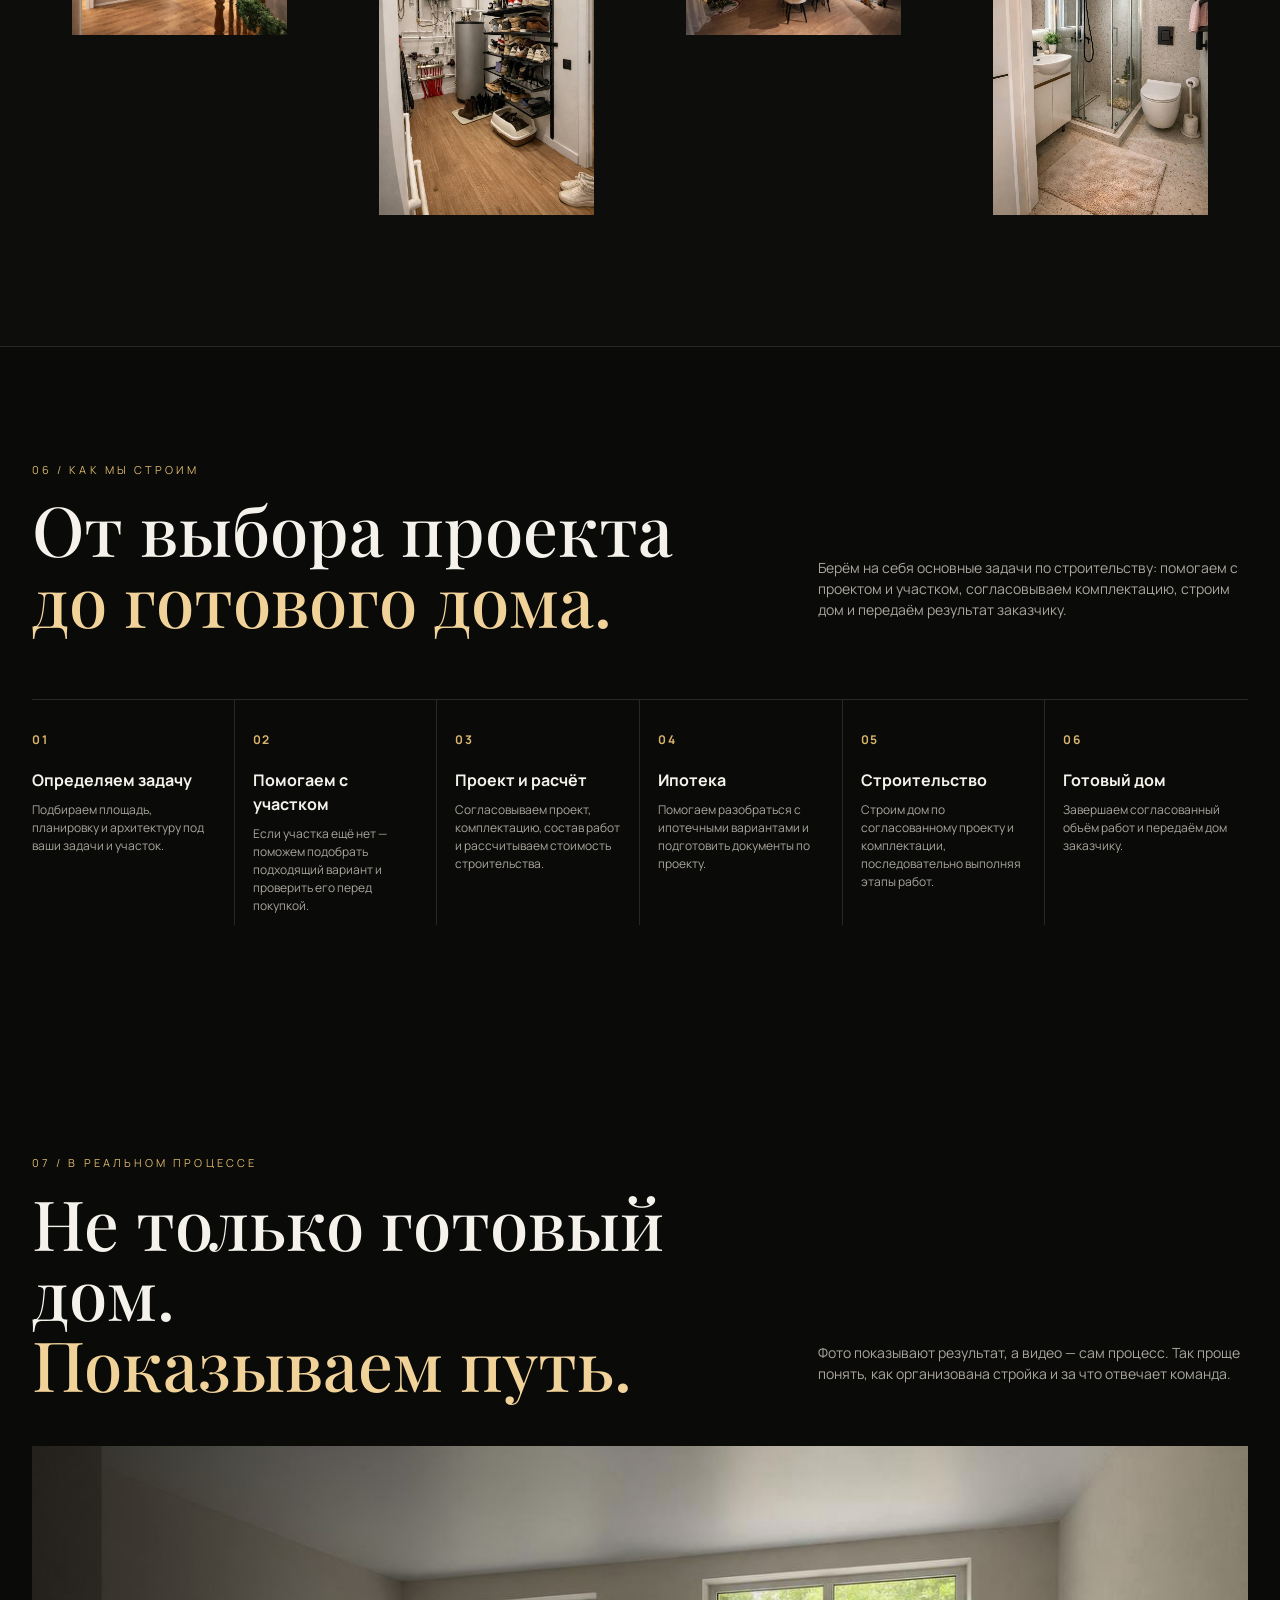
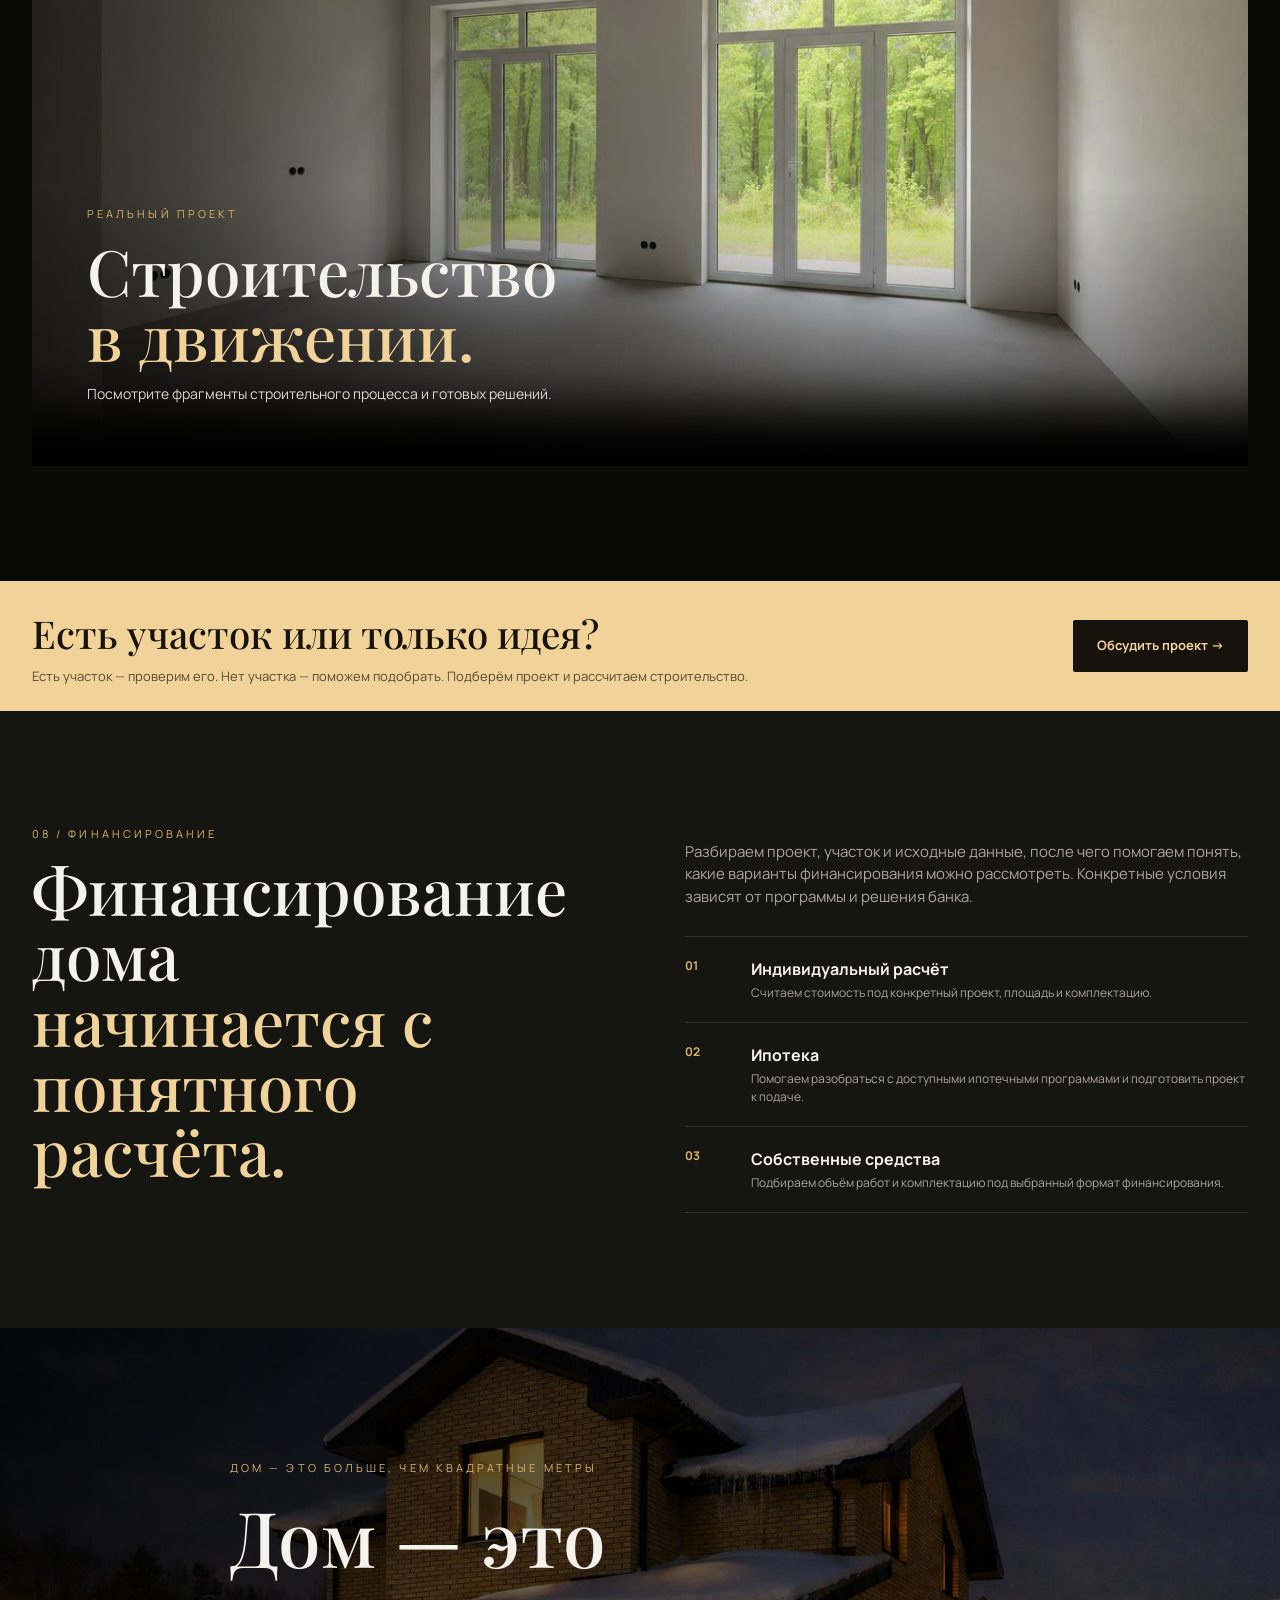
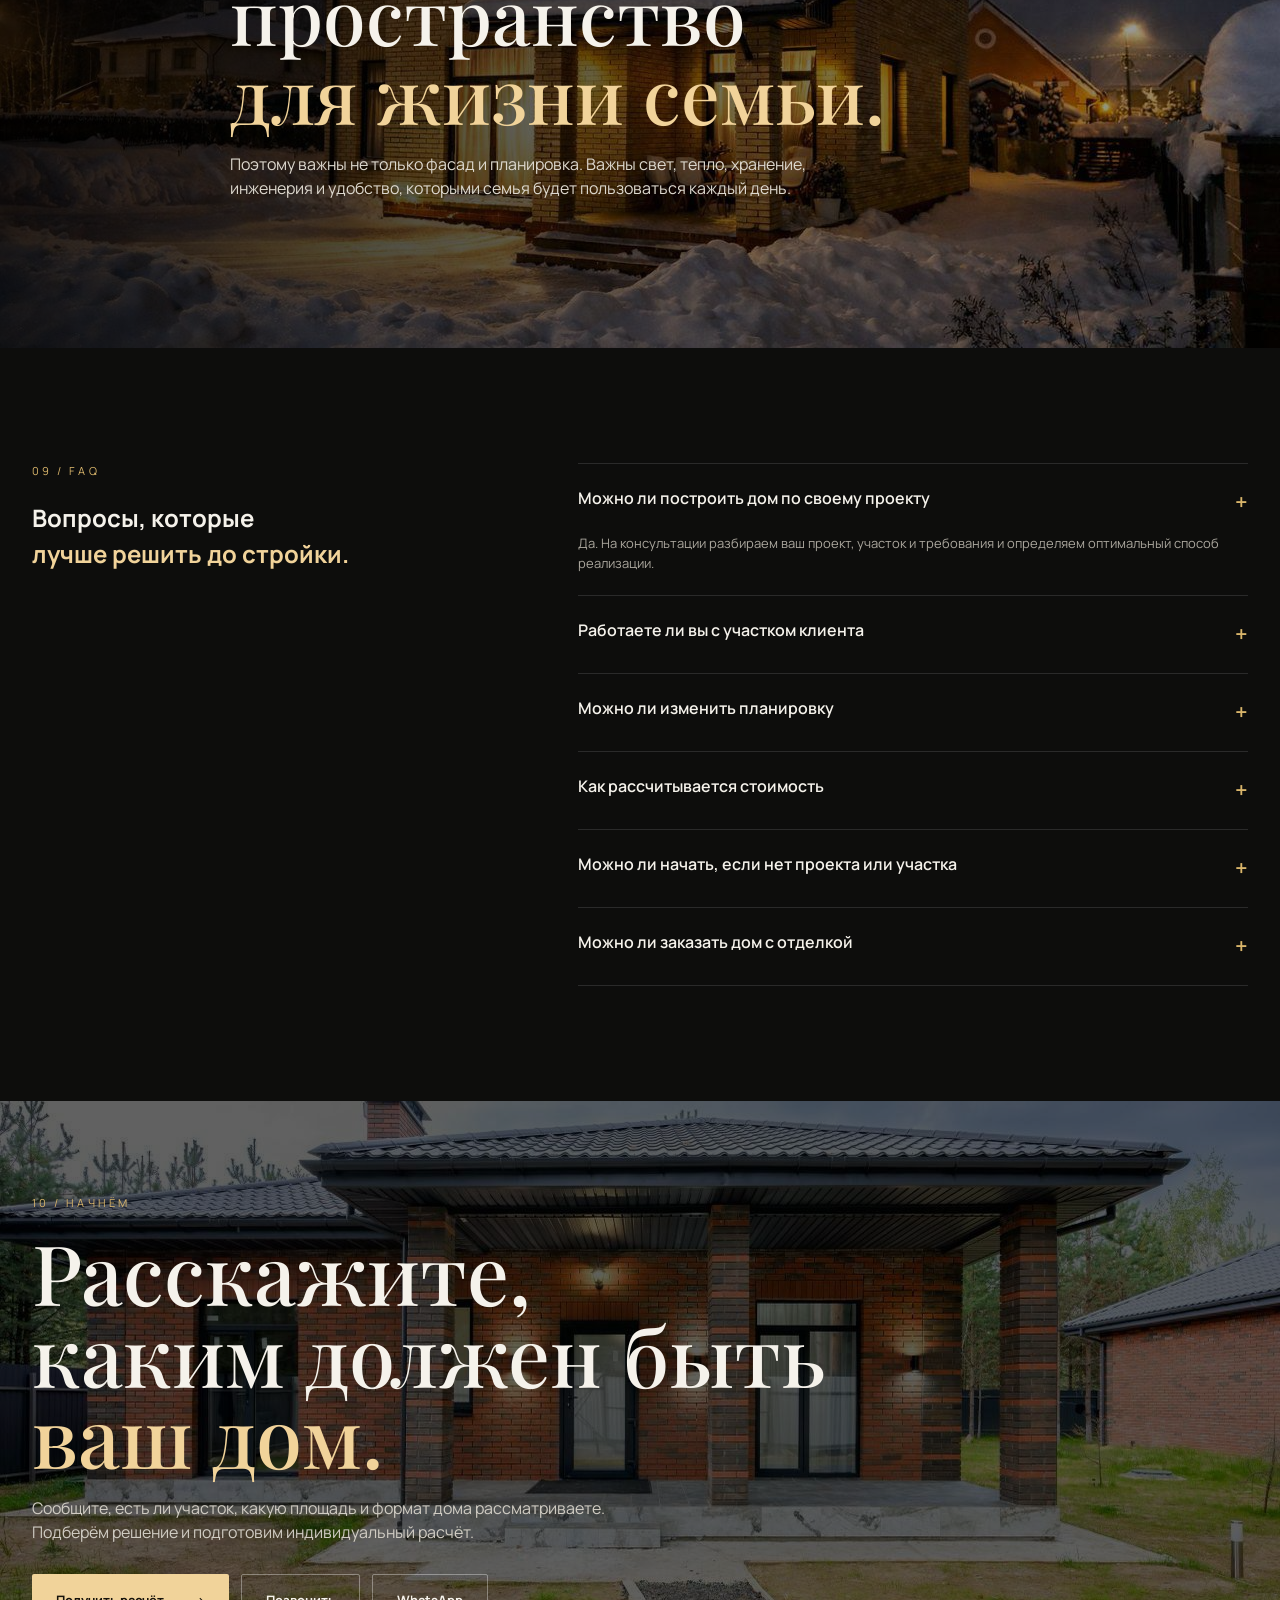
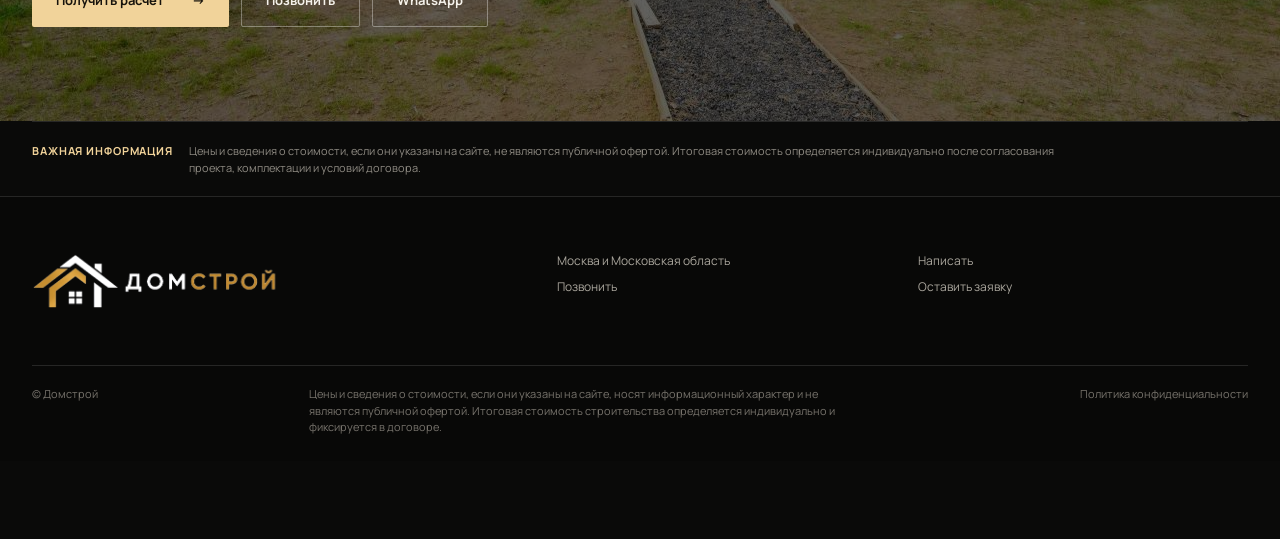
==== commit 7bd9f0e4: "Add files via upload" ====
--- a/index.html
+++ b/index.html
@@ -1149,6 +1149,35 @@
   .actions{gap:8px!important;}
   .btn{padding:14px 16px!important;font-size:12px!important;}
 }
+</style>
+<style id="v24-hero-image-visible">
+/* V24 — show the house photo cleanly; remove the opaque pseudo overlay */
+.hero{
+  background:#10100e url("1000024725.jpg") center center / cover no-repeat !important;
+}
+.hero-media{
+  position:absolute !important;
+  inset:0 !important;
+  width:100% !important;
+  height:100% !important;
+  z-index:0 !important;
+  background:transparent !important;
+}
+.hero-media img{
+  position:absolute !important;
+  inset:0 !important;
+  width:100% !important;
+  height:100% !important;
+  object-fit:cover !important;
+  object-position:center center !important;
+  opacity:1 !important;
+}
+.hero-media:after{display:none !important; content:none !important;}
+.hero-overlay{
+  z-index:1 !important;
+  background:linear-gradient(90deg,rgba(0,0,0,.28) 0%,rgba(0,0,0,.12) 42%,rgba(0,0,0,.02) 78%,rgba(0,0,0,0) 100%) !important;
+}
+.hero-content{z-index:2 !important;}
 </style>
 </head>
 <body>
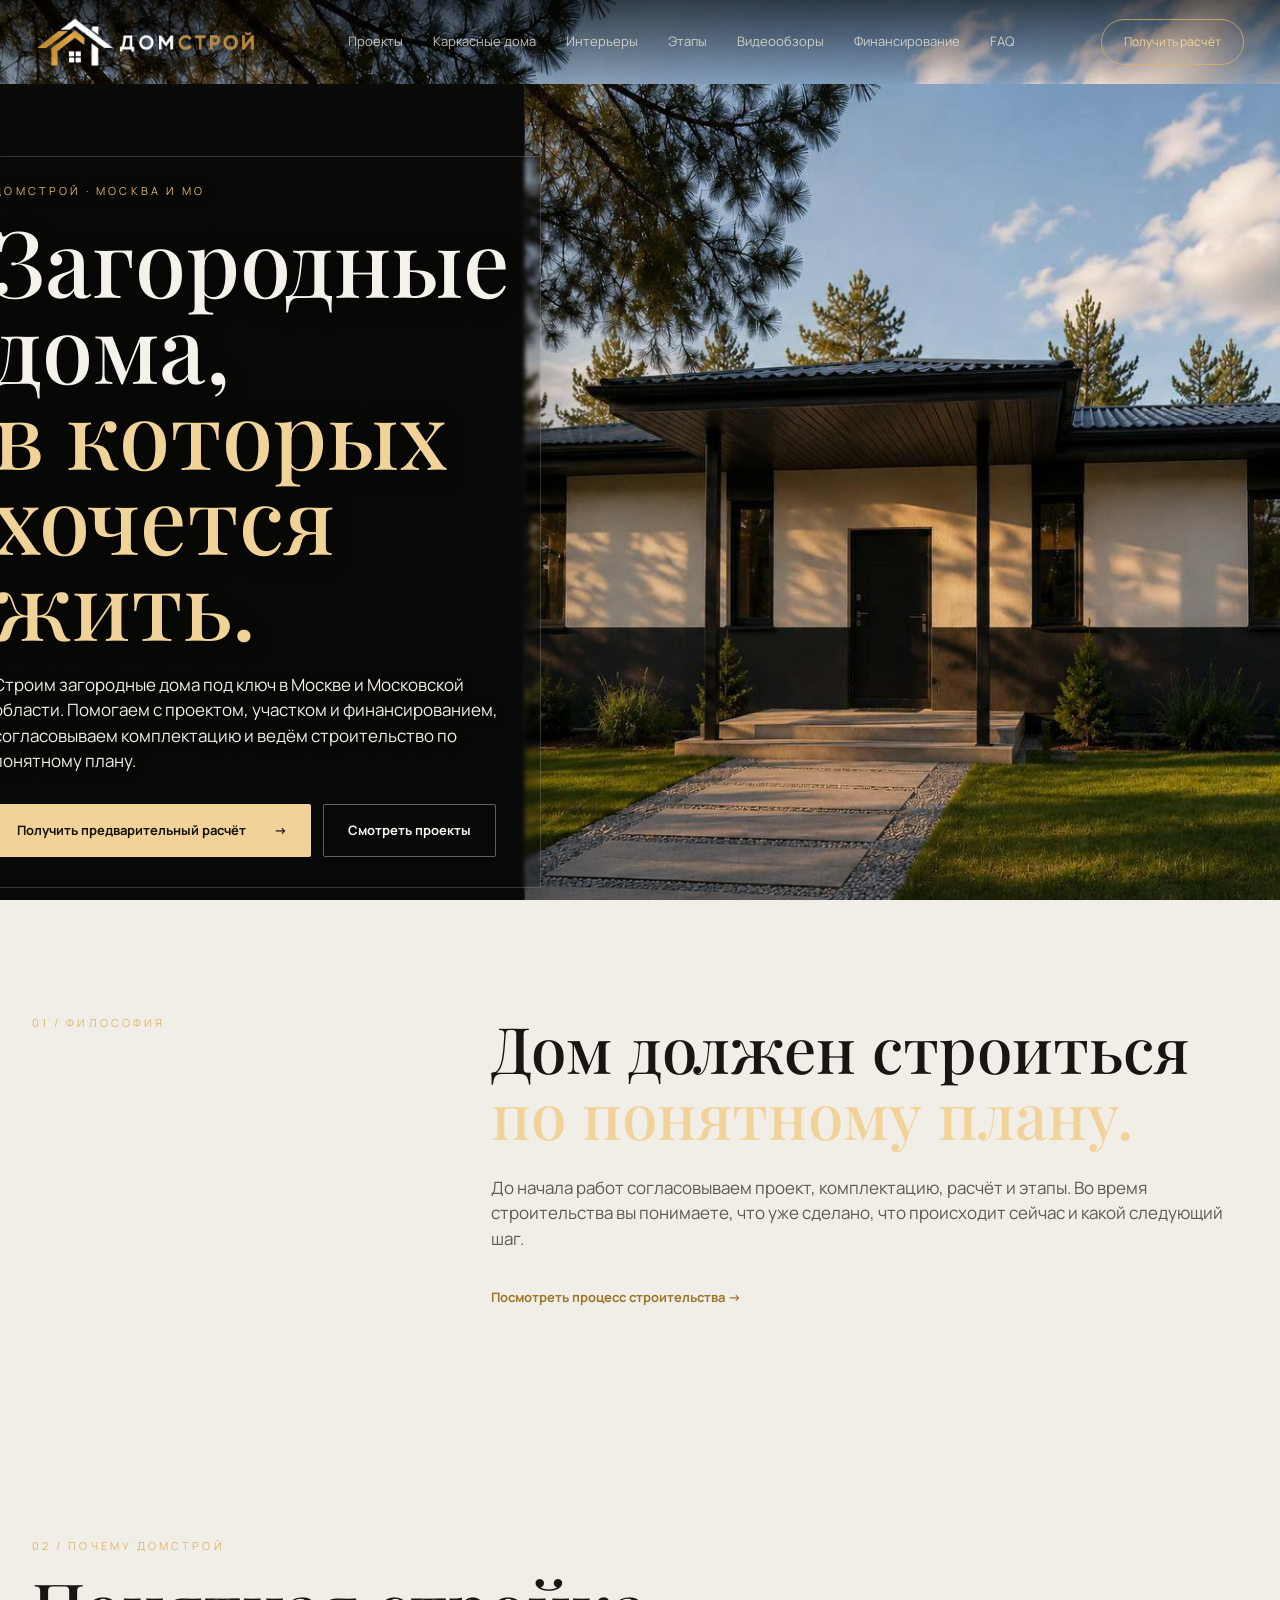
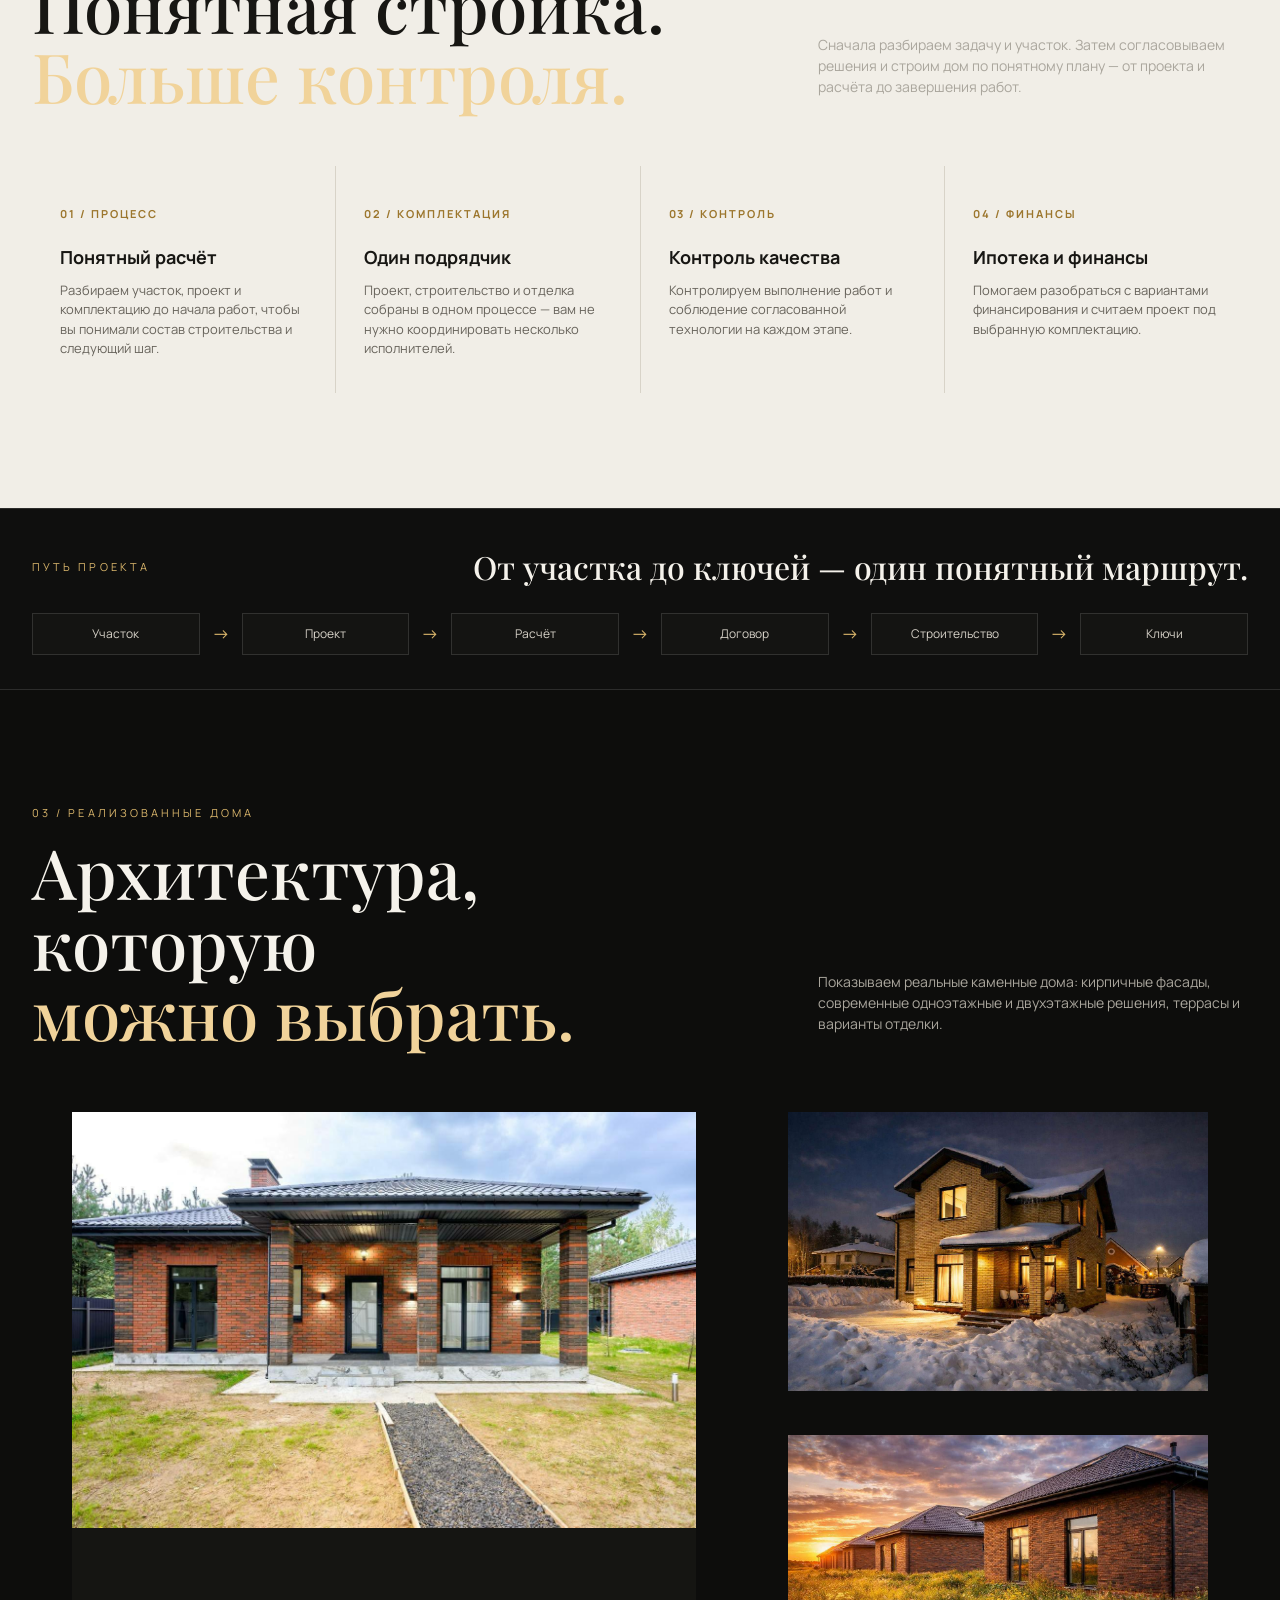
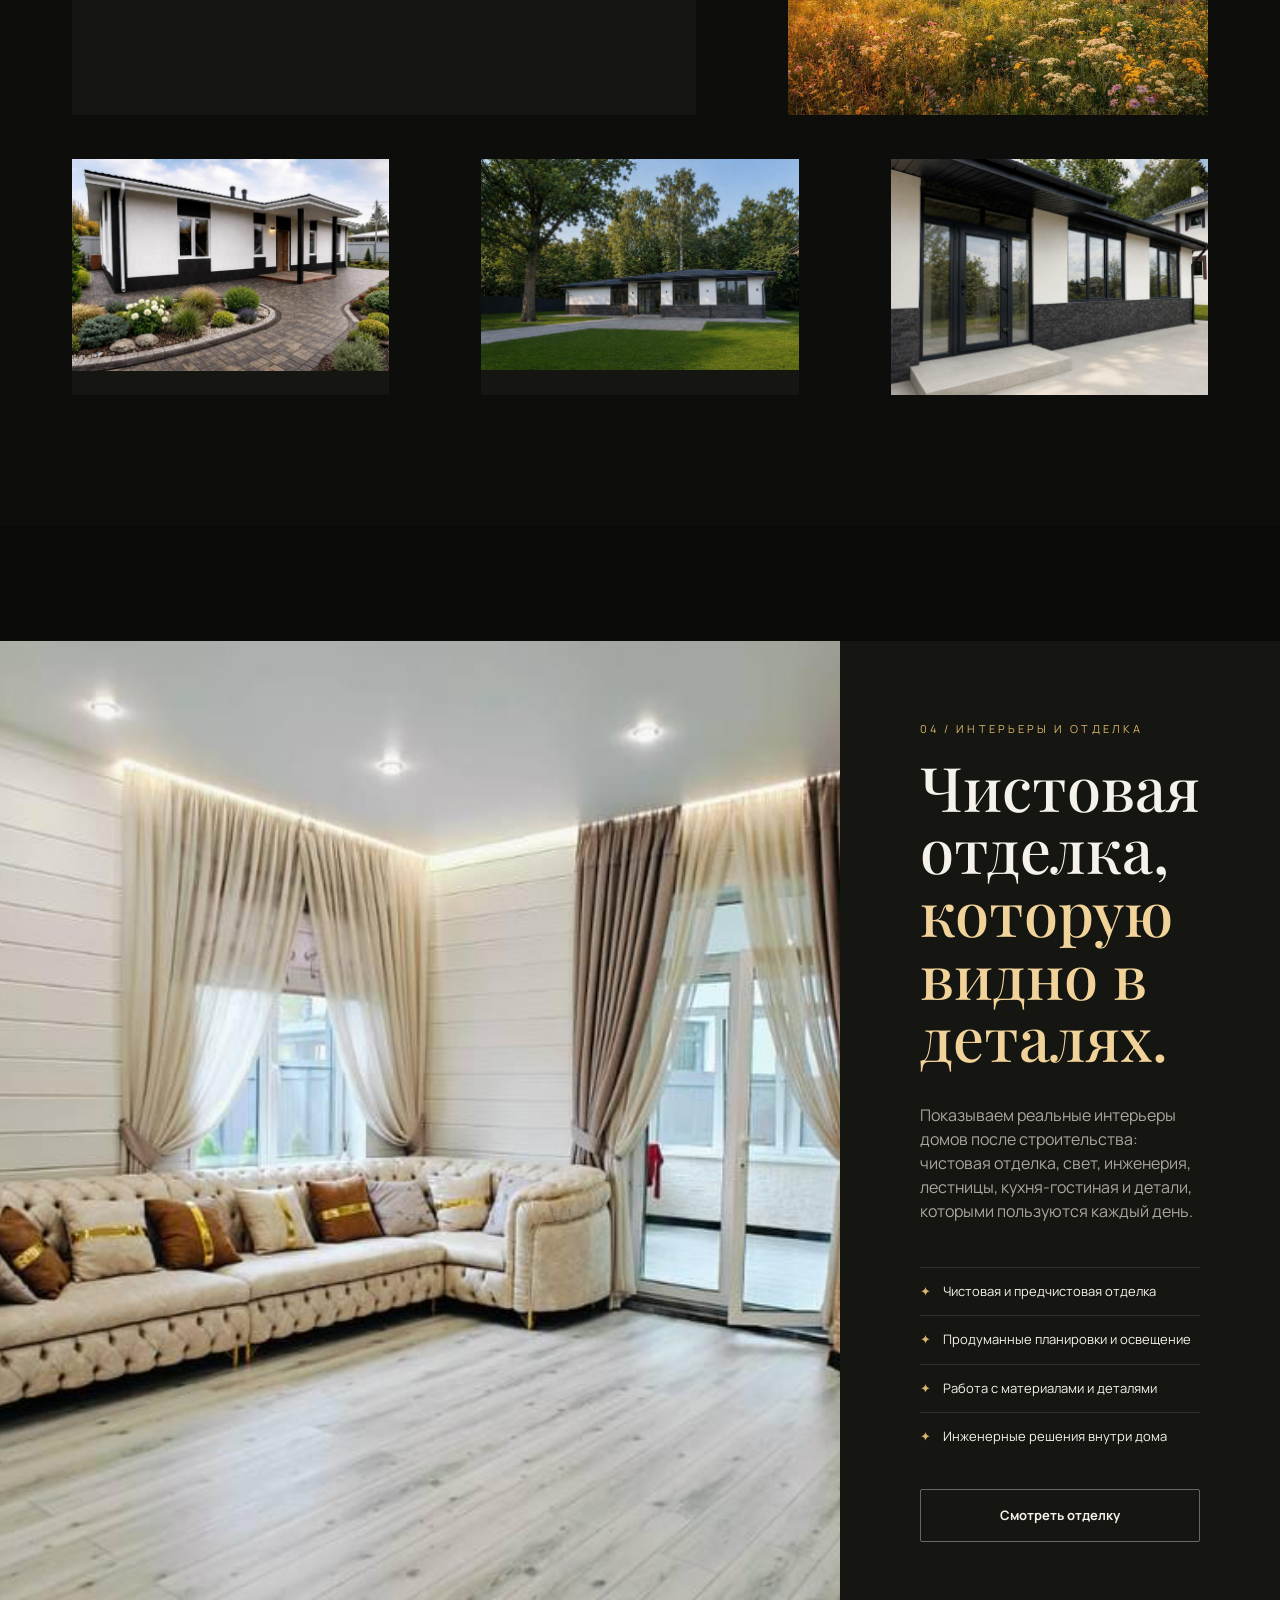
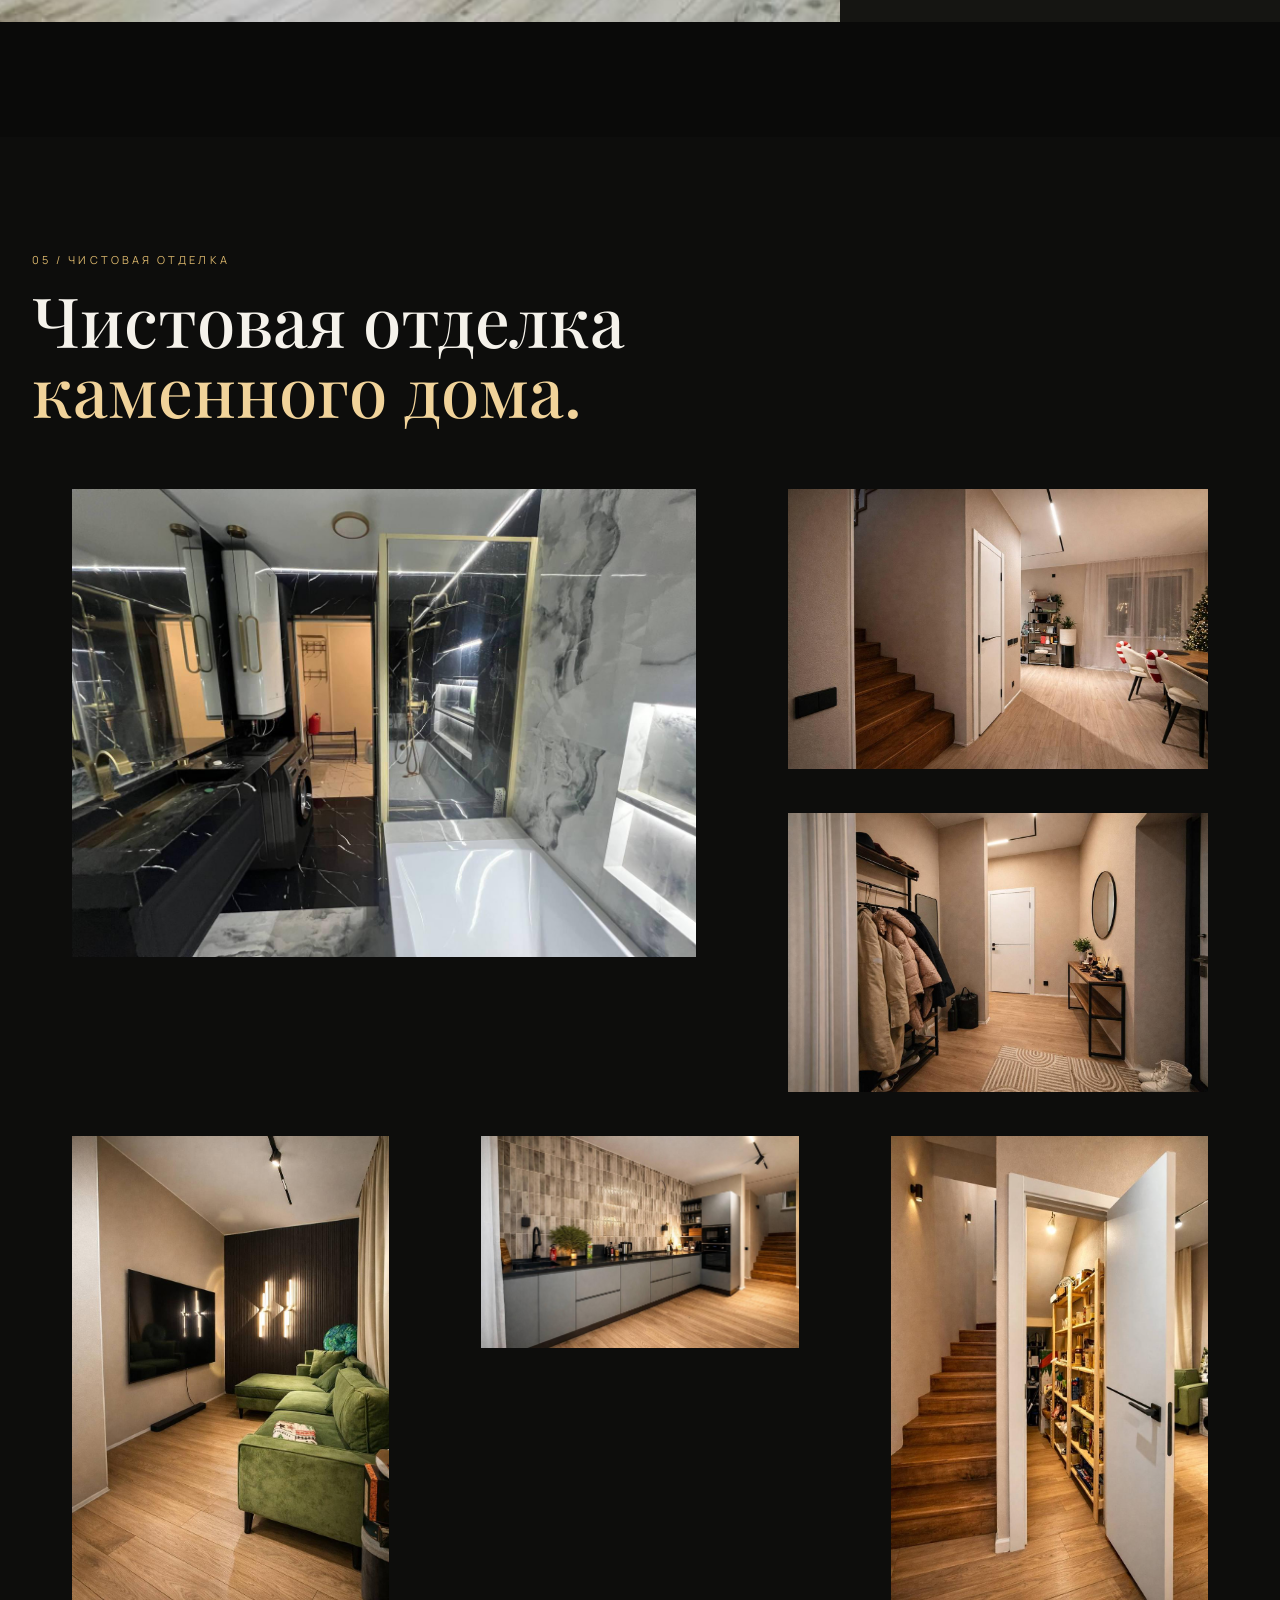
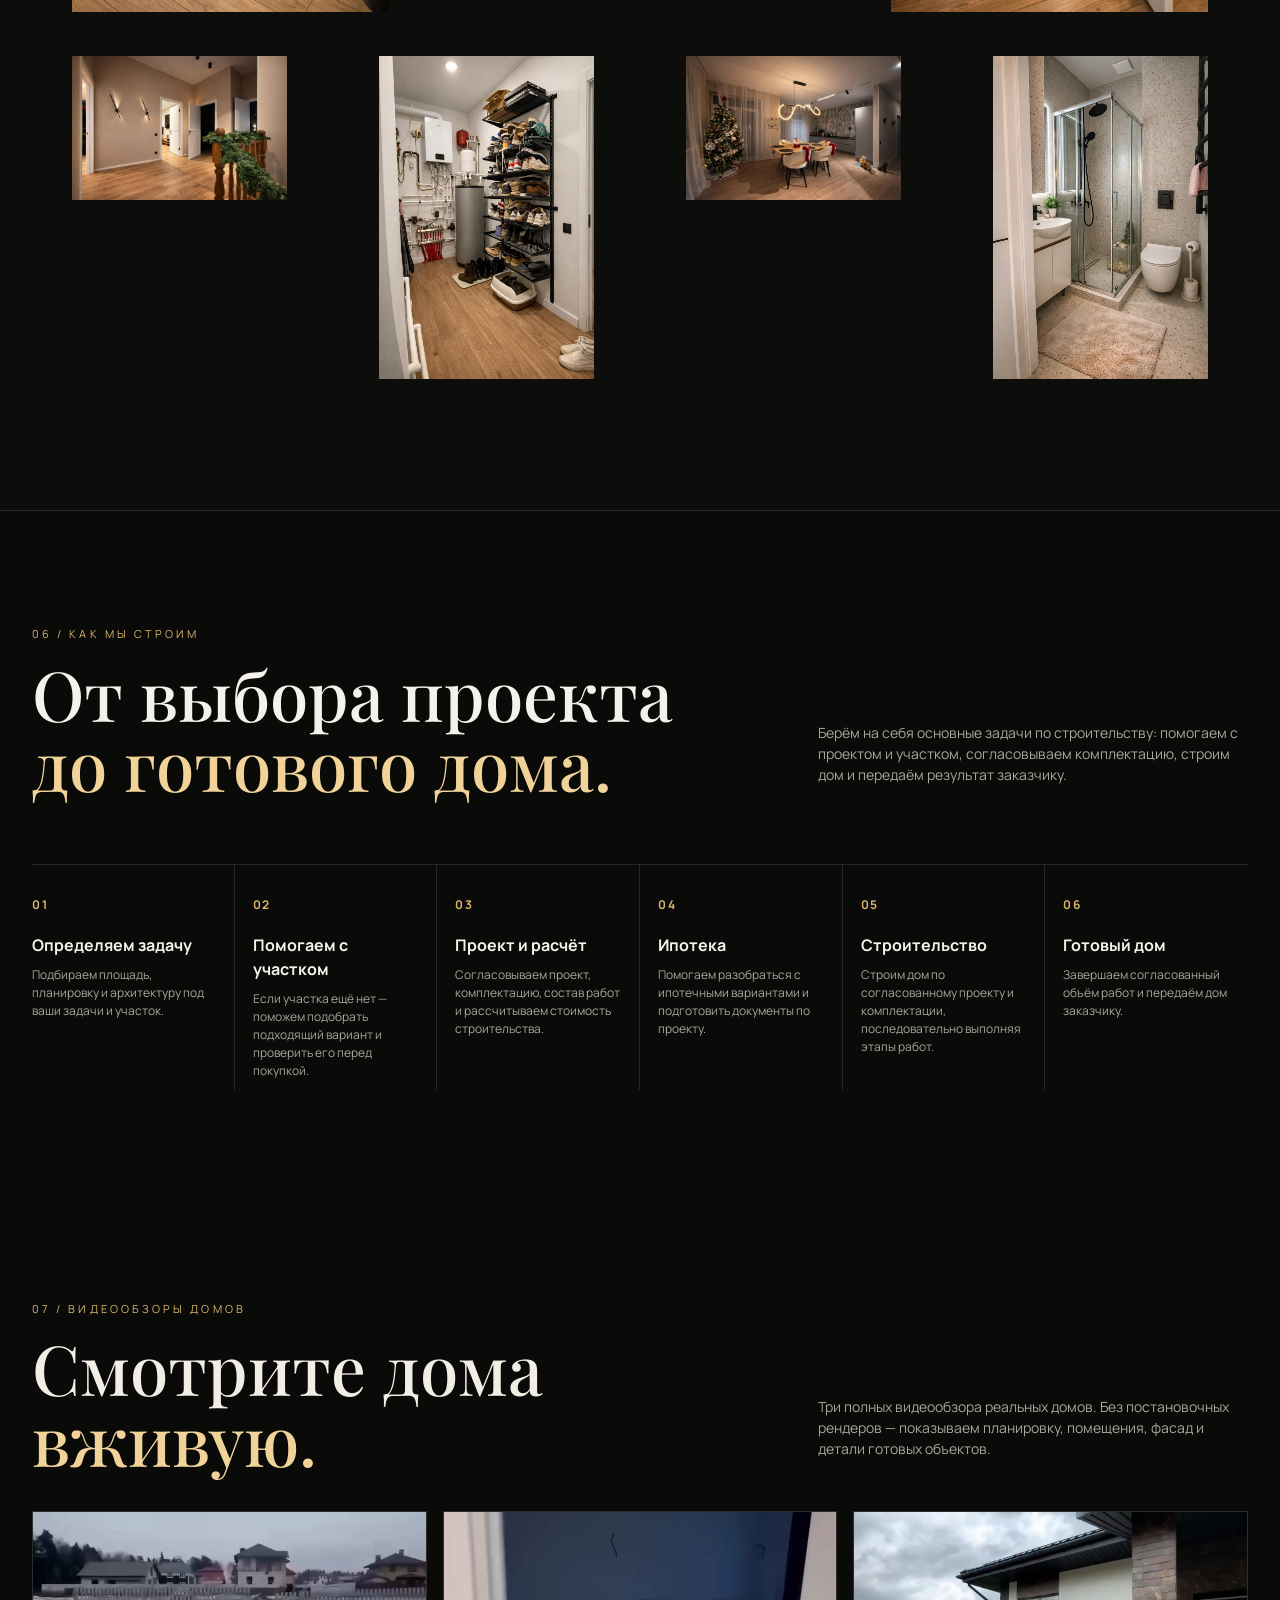
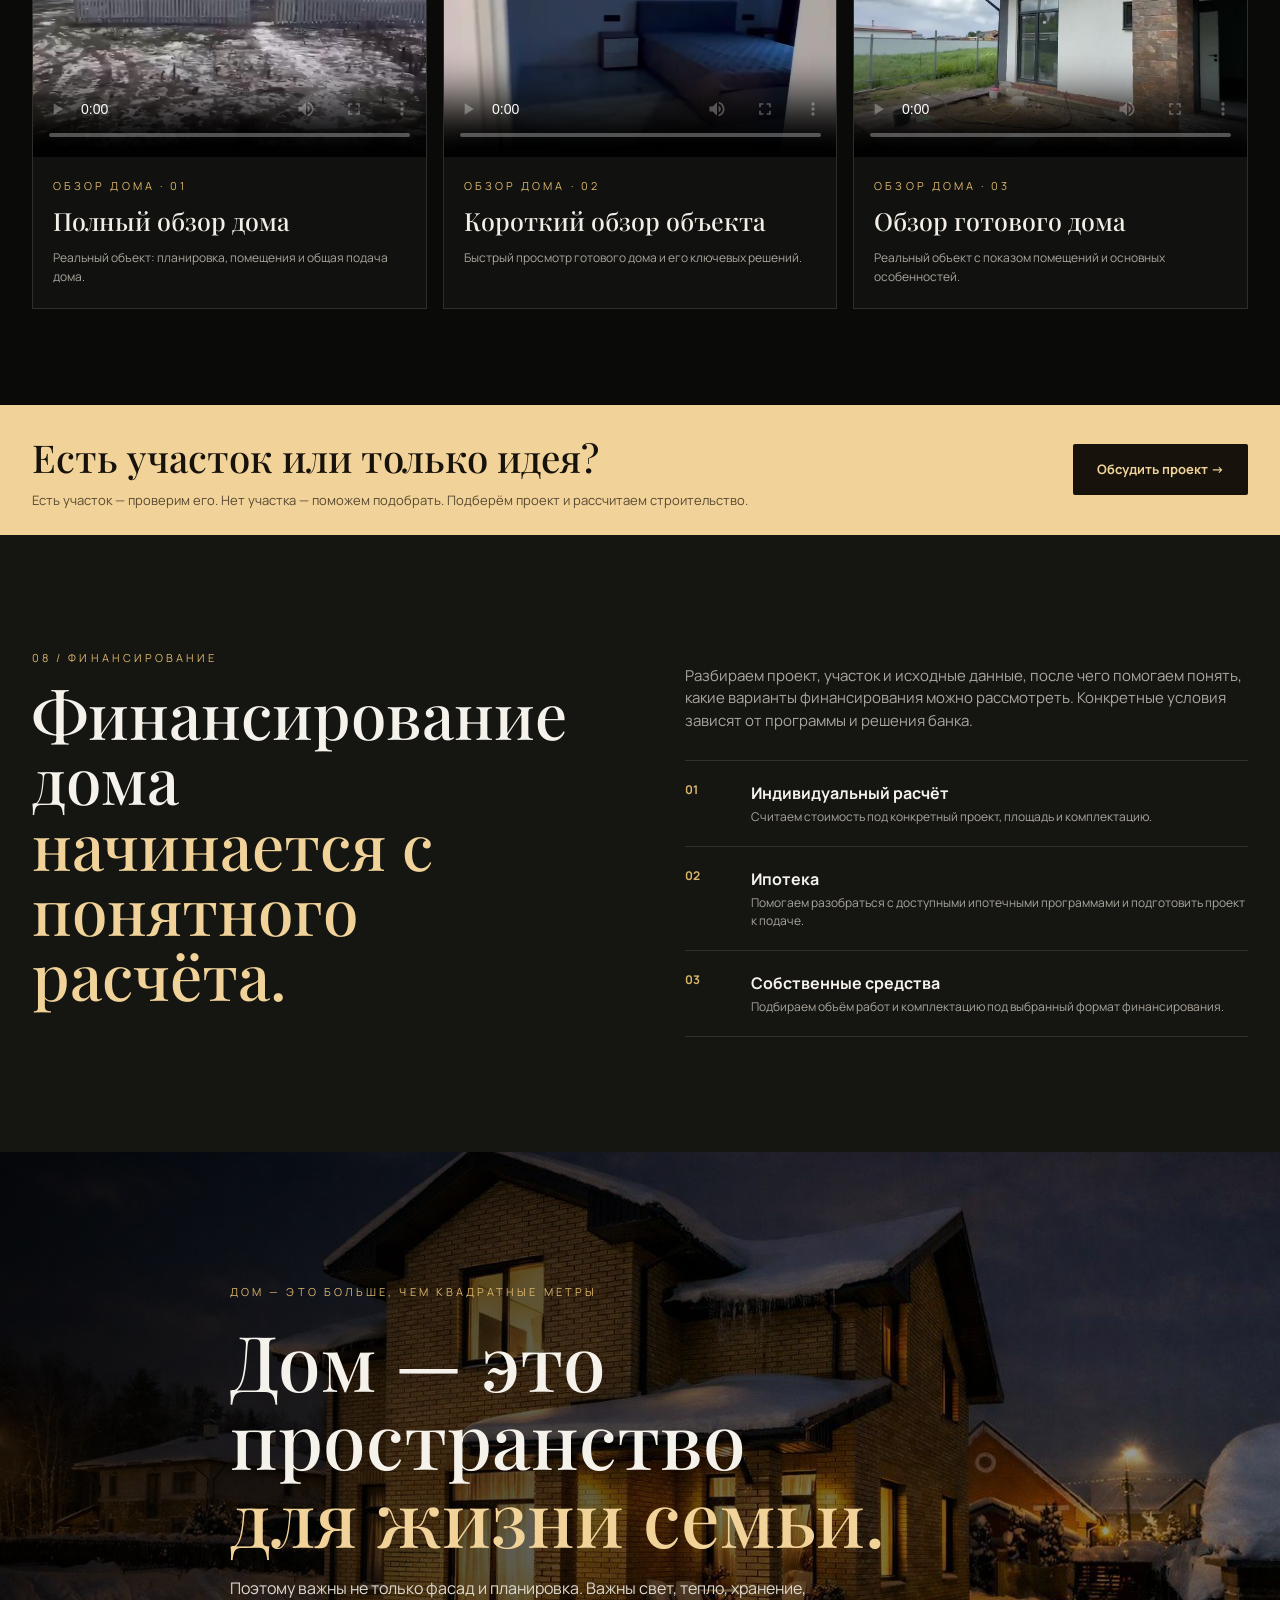
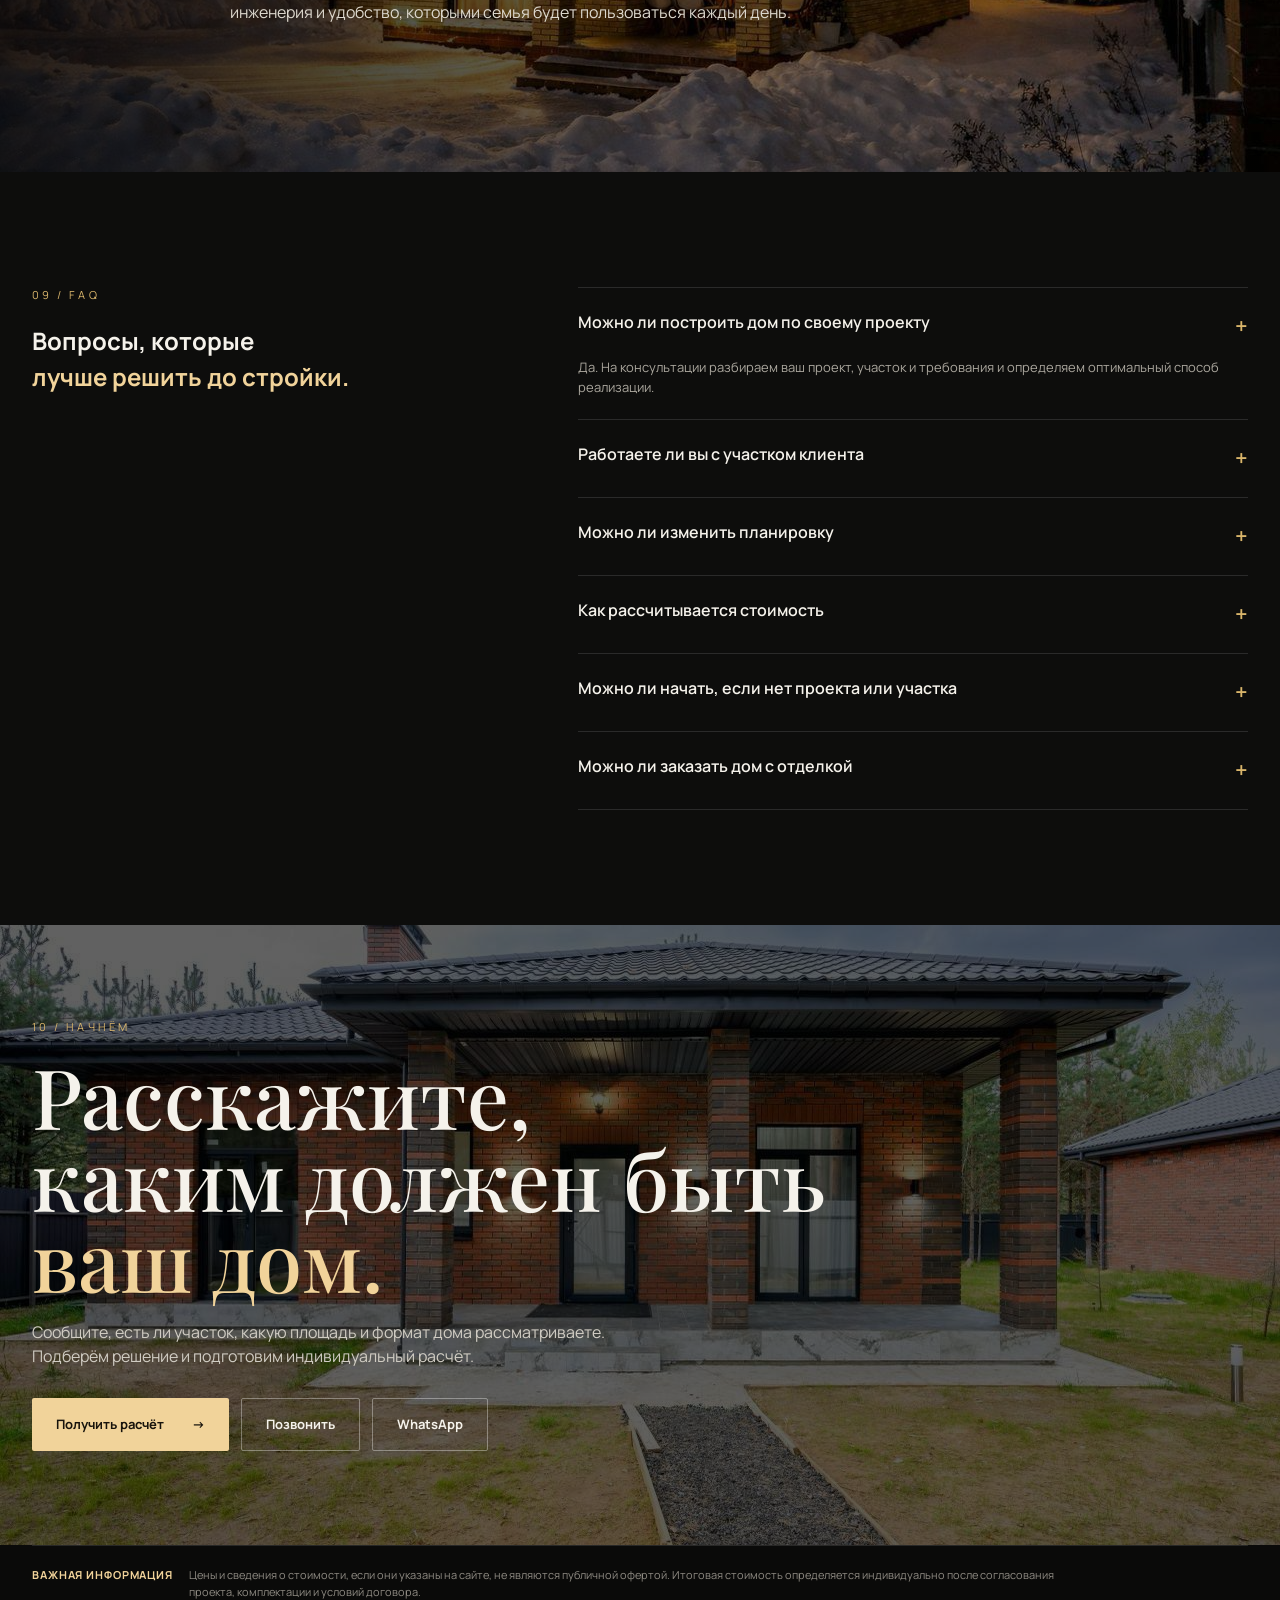
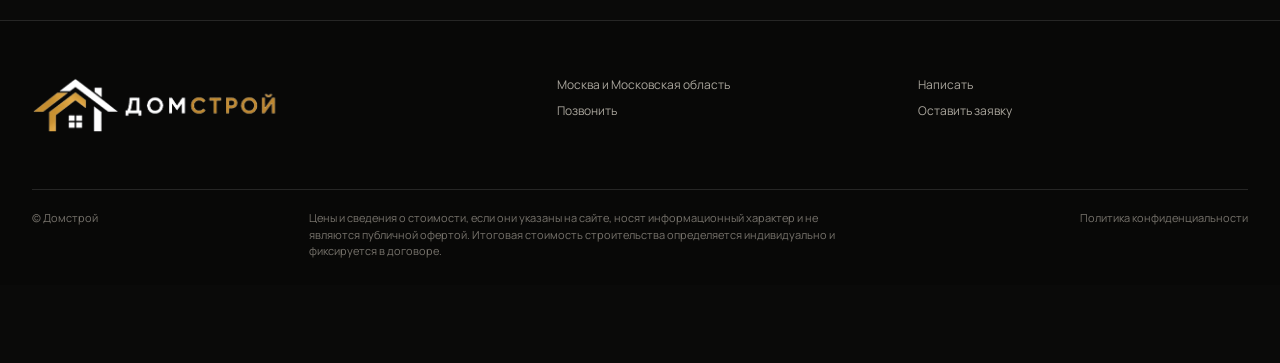
==== commit cac30d94: "обнова сайта" ====
--- a/index.html
+++ b/index.html
@@ -1069,87 +1069,8 @@
   .hero-media:after { display:none !important; }
 }
 </style>
-<style id="v15-final-hero-fix">
-/* V15 FINAL — fullscreen hero with text over image */
-.hero{min-height:100vh!important;height:100vh!important;max-height:none!important;display:block!important;position:relative!important;overflow:hidden!important;padding:0!important;background:#0a0a09!important;}
-.hero-media{position:absolute!important;inset:0!important;z-index:0!important;width:100%!important;height:100%!important;overflow:hidden!important;grid-column:auto!important;grid-row:auto!important;}
-.hero-media img{display:block!important;width:100%!important;height:100%!important;object-fit:cover!important;object-position:center!important;}
-.hero-media:after{display:none!important;}
-.hero-overlay{position:absolute!important;inset:0!important;z-index:1!important;display:block!important;background:linear-gradient(90deg,rgba(0,0,0,.64) 0%,rgba(0,0,0,.36) 45%,rgba(0,0,0,.10) 78%),linear-gradient(0deg,rgba(0,0,0,.46),transparent 52%)!important;}
-.hero-content{position:relative!important;z-index:2!important;width:min(calc(100% - 64px),var(--max))!important;height:100%!important;margin:0 auto!important;display:flex!important;align-items:center!important;padding:95px 0 55px!important;}
-.hero-copy-box{display:block!important;max-width:650px!important;padding:24px 28px 28px!important;border:1px solid rgba(255,255,255,.20)!important;background:rgba(7,7,7,.26)!important;box-shadow:0 18px 55px rgba(0,0,0,.25)!important;backdrop-filter:blur(2px)!important;-webkit-backdrop-filter:blur(2px)!important;}
-.hero h1{font-size:clamp(44px,4.8vw,72px)!important;line-height:.98!important;margin:18px 0!important;}
-.hero-copy{font-size:16px!important;max-width:540px!important;color:#f0ece4!important;margin:0 0 30px!important;}
-.hero-trust{display:none!important;}
-@media(max-width:900px){.hero{min-height:760px!important;height:86vh!important}.hero-content{width:min(calc(100% - 36px),var(--max))!important;height:100%!important;padding:88px 0 42px!important;align-items:flex-end!important}.hero-copy-box{max-width:100%!important;padding:20px!important;background:rgba(7,7,7,.38)!important}.hero h1{font-size:clamp(50px,10vw,78px)!important}.hero-copy{font-size:15px!important}}
-@media(max-width:520px){.hero{min-height:700px!important;height:88vh!important}.hero-content{width:calc(100% - 24px)!important;padding:78px 0 24px!important}.hero-copy-box{padding:17px 16px 18px!important}.hero h1{font-size:46px!important;margin:16px 0!important}.hero-copy{font-size:14px!important;margin-bottom:22px!important}.actions{gap:8px!important}.btn{padding:14px 16px!important;font-size:12px!important}}
-/* No cropping for curated photo galleries */
-.curated-site-gallery .tile img,.finish-gallery-main .tile img{height:auto!important;max-height:none!important;object-fit:contain!important;background:#111!important;}
-.finish-gallery-main .tile{cursor:default}.finish-gallery-main .tile:hover img{transform:none!important}
-</style>
-<style id="v21-stone-hero-final">
-/* V21 — FINAL: exact stone-house photo + compact normal-size hero typography */
-.hero{
-  min-height:760px!important;
-  height:min(760px,100vh)!important;
-  max-height:760px!important;
-  position:relative!important;
-  overflow:hidden!important;
-  padding:0!important;
-  display:block!important;
-  background:#0a0a09!important;
-}
-.hero-media{
-  position:absolute!important;inset:0!important;z-index:0!important;
-  width:100%!important;height:100%!important;overflow:hidden!important;
-}
-.hero-media img{
-  display:block!important;width:100%!important;height:100%!important;
-  object-fit:cover!important;object-position:center center!important;
-}
-.hero-overlay{
-  position:absolute!important;inset:0!important;z-index:1!important;display:block!important;
-  background:linear-gradient(90deg,rgba(0,0,0,.66) 0%,rgba(0,0,0,.40) 42%,rgba(0,0,0,.12) 78%,rgba(0,0,0,.04) 100%),linear-gradient(0deg,rgba(0,0,0,.38),transparent 55%)!important;
-}
-.hero-content{
-  position:relative!important;z-index:2!important;
-  width:min(calc(100% - 72px),var(--max))!important;height:100%!important;margin:0 auto!important;
-  display:flex!important;align-items:center!important;padding:90px 0 55px!important;
-}
-.hero-copy-box{
-  display:block!important;max-width:600px!important;padding:22px 26px 24px!important;
-  border:1px solid rgba(255,255,255,.18)!important;
-  background:rgba(7,7,7,.42)!important;
-  box-shadow:none!important;backdrop-filter:blur(2px)!important;-webkit-backdrop-filter:blur(2px)!important;
-}
-.hero h1{
-  font-size:clamp(42px,3.4vw,54px)!important;
-  line-height:1.03!important;margin:14px 0 18px!important;max-width:560px!important;
-}
-.hero-copy{
-  font-size:15px!important;line-height:1.55!important;max-width:520px!important;
-  color:#f0ece4!important;margin:0 0 24px!important;
-}
-.hero-trust{display:none!important;}
-
-@media(max-width:900px){
-  .hero{min-height:700px!important;height:82vh!important;max-height:760px!important;}
-  .hero-content{width:min(calc(100% - 36px),var(--max))!important;padding:88px 0 42px!important;align-items:flex-end!important;}
-  .hero-overlay{background:linear-gradient(180deg,rgba(0,0,0,.16) 0%,rgba(0,0,0,.20) 30%,rgba(0,0,0,.72) 100%)!important;}
-  .hero-copy-box{max-width:100%!important;padding:20px!important;}
-  .hero h1{font-size:clamp(40px,7.5vw,54px)!important;max-width:650px!important;}
-  .hero-copy{font-size:15px!important;max-width:620px!important;}
-}
-@media(max-width:520px){
-  .hero{min-height:680px!important;height:88vh!important;max-height:740px!important;}
-  .hero-content{width:calc(100% - 24px)!important;padding:78px 0 24px!important;}
-  .hero-copy-box{padding:17px 16px 18px!important;}
-  .hero h1{font-size:40px!important;margin:12px 0 16px!important;}
-  .hero-copy{font-size:14px!important;margin-bottom:20px!important;}
-  .actions{gap:8px!important;}
-  .btn{padding:14px 16px!important;font-size:12px!important;}
-}
-</style>
+
+
 <style id="v24-hero-image-visible">
 /* V24 — show the house photo cleanly; remove the opaque pseudo overlay */
 .hero{
@@ -1179,15 +1100,45 @@
 }
 .hero-content{z-index:2 !important;}
 </style>
+
+<style id="v25-new-media-sections">
+/* V25 — реальные видеообзоры и дополнительный реализованный дом */
+.real-house-feature{background:#10100e;color:#f2eee6;padding:92px 0}
+.real-house-feature .real-house-grid{display:grid;grid-template-columns:1.15fr .85fr;gap:64px;align-items:center}
+.real-house-feature .real-house-image{overflow:hidden;background:#171613;border:1px solid rgba(255,255,255,.10)}
+.real-house-feature .real-house-image img{width:100%;height:auto;display:block;aspect-ratio:16/10;object-fit:cover}
+.real-house-feature .real-house-copy h2{font-family:"Playfair Display",serif;font-weight:500;font-size:clamp(40px,4.5vw,64px);line-height:1.02;margin:14px 0 22px}
+.real-house-feature .real-house-copy p{color:#bcb7ae;max-width:500px;font-size:15px;line-height:1.7}
+.real-house-feature .real-house-copy .kicker{color:var(--gold2)}
+.house-video-section{background:#0a0a09;color:#f2eee6;padding:96px 0}
+.house-video-section .section-head{margin-bottom:38px}
+.house-video-grid{display:grid;grid-template-columns:repeat(3,1fr);gap:16px}
+.house-video-card{border:1px solid rgba(255,255,255,.12);background:#11110f;overflow:hidden}
+.house-video-card video{display:block;width:100%;aspect-ratio:16/10;object-fit:cover;background:#050505}
+.house-video-card .house-video-copy{padding:20px 20px 22px}
+.house-video-card .house-video-copy .kicker{margin-bottom:8px}
+.house-video-card h3{font-family:"Playfair Display",serif;font-size:25px;font-weight:500;margin:0 0 8px}
+.house-video-card p{font-size:12px;color:#aaa69d;margin:0;line-height:1.6}
+@media(max-width:900px){
+ .real-house-feature .real-house-grid{grid-template-columns:1fr;gap:30px}
+ .house-video-grid{grid-template-columns:1fr}
+ .real-house-feature,.house-video-section{padding:72px 0}
+}
+
+/* V27 — gallery images keep their full framing */
+.curated-site-gallery .tile img,.finish-gallery-main .tile img{height:auto!important;max-height:none!important;object-fit:contain!important;background:#111!important;}
+.finish-gallery-main .tile{cursor:default}.finish-gallery-main .tile:hover img{transform:none!important}
+</style>
+
 </head>
 <body>
 <header class="header" id="header">
   <a href="#top" aria-label="Домстрой"><img class="logo" src="logo-domstroy-light.png" alt="Домстрой"></a>
-  <nav class="nav"><a href="#projects">Проекты</a><a href="karkasnye-doma.html">Каркасные дома</a><a href="#interiors">Интерьеры</a><a href="#process">Этапы</a><a href="#construction">Видео</a><a href="#finance">Финансирование</a><a href="#faq">FAQ</a></nav>
+  <nav class="nav"><a href="#projects">Проекты</a><a href="karkasnye-doma.html">Каркасные дома</a><a href="#interiors">Интерьеры</a><a href="#process">Этапы</a><a href="#construction">Видеообзоры</a><a href="#finance">Финансирование</a><a href="#faq">FAQ</a></nav>
   <a class="head-cta js-lead" href="#contact">Получить расчёт</a><button class="burger" aria-label="Меню">☰</button>
 </header>
 <div class="mobile-menu" id="mobileMenu" aria-hidden="true">
-  <a href="#projects">Проекты</a><a href="karkasnye-doma.html">Каркасные дома</a><a href="#interiors">Интерьеры</a><a href="#process">Этапы</a><a href="#construction">Видео</a><a href="#finance">Финансирование</a><a href="#faq">FAQ</a><a class="js-lead" href="#contact">Получить расчёт →</a>
+  <a href="#projects">Проекты</a><a href="karkasnye-doma.html">Каркасные дома</a><a href="#interiors">Интерьеры</a><a href="#process">Этапы</a><a href="#construction">Видеообзоры</a><a href="#finance">Финансирование</a><a href="#faq">FAQ</a><a class="js-lead" href="#contact">Получить расчёт →</a>
 </div>
 <main id="top">
 <section class="hero">
@@ -1212,6 +1163,8 @@
 <figure class="tile"><img loading="lazy" src="real-brick-evening-snow.jpg" alt="Кирпичный дом зимой"></figure>
 <figure class="tile"><img loading="lazy" src="real-sunset-field-brick.jpg" alt="Кирпичный загородный дом"></figure>
 <figure class="tile"><img loading="lazy" src="1000024766.jpg" alt="Современный загородный дом с отделкой фасада"></figure>
+<figure class="tile"><img loading="lazy" src="real-house-domstroy-01.jpg" alt="Реализованный загородный дом Домстрой"></figure>
+<figure class="tile"><img loading="lazy" src="real-house-domstroy-02.jpg" alt="Фасад реализованного загородного дома Домстрой"></figure>
 </div></div></section>
 <section class="section" id="interiors"><div class="split"><div class="split-image"><img loading="lazy" src="1000024780.jpg" alt="Гостиная каменного дома после чистовой отделки"></div><div class="split-copy"><div class="kicker">04 / ИНТЕРЬЕРЫ И ОТДЕЛКА</div><h2>Чистовая отделка,<br><em>которую видно в деталях.</em></h2><p>Показываем реальные интерьеры домов после строительства: чистовая отделка, свет, инженерия, лестницы, кухня-гостиная и детали, которыми пользуются каждый день.</p><ul class="checks"><li>Чистовая и предчистовая отделка</li><li>Продуманные планировки и освещение</li><li>Работа с материалами и деталями</li><li>Инженерные решения внутри дома</li></ul><a class="btn btn-outline" href="#gallery">Смотреть отделку</a></div></div></section>
 <section class="section dark" id="gallery"><div class="container"><div class="section-head"><div><div class="kicker">05 / ЧИСТОВАЯ ОТДЕЛКА</div><h2>Чистовая отделка<br><em>каменного дома.</em></h2></div></div>
@@ -1235,7 +1188,28 @@
 <article class="step"><b>05</b><h3>Строительство</h3><p>Строим дом по согласованному проекту и комплектации, последовательно выполняя этапы работ.</p></article>
 <article class="step"><b>06</b><h3>Готовый дом</h3><p>Завершаем согласованный объём работ и передаём дом заказчику.</p></article>
 </div></div></section>
-<section class="section video-section" id="construction"><div class="container"><div class="section-head"><div><div class="kicker">07 / В РЕАЛЬНОМ ПРОЦЕССЕ</div><h2>Не только готовый дом.<br><em>Показываем путь.</em></h2></div><p>Фото показывают результат, а видео — сам процесс. Так проще понять, как организована стройка и за что отвечает команда.</p></div><div class="video-wrap"><video controls playsinline preload="metadata" poster="1000024720.jpg"><source src="real-project-video.mp4" type="video/mp4">Ваш браузер не поддерживает видео.</video><div class="video-overlay"></div><div class="video-copy"><div class="kicker">РЕАЛЬНЫЙ ПРОЕКТ</div><h2>Строительство<br><em>в движении.</em></h2><p>Посмотрите фрагменты строительного процесса и готовых решений.</p></div></div></div></section>
+<section class="house-video-section" id="construction">
+  <div class="container">
+    <div class="section-head">
+      <div><div class="kicker">07 / ВИДЕООБЗОРЫ ДОМОВ</div><h2>Смотрите дома<br><em>вживую.</em></h2></div>
+      <p>Три полных видеообзора реальных домов. Без постановочных рендеров — показываем планировку, помещения, фасад и детали готовых объектов.</p>
+    </div>
+    <div class="house-video-grid">
+      <article class="house-video-card">
+        <video controls playsinline preload="metadata" poster="video-house-tour-1.jpg"><source src="video-house-tour-1.mp4" type="video/mp4">Ваш браузер не поддерживает видео.</video>
+        <div class="house-video-copy"><div class="kicker">ОБЗОР ДОМА · 01</div><h3>Полный обзор дома</h3><p>Реальный объект: планировка, помещения и общая подача дома.</p></div>
+      </article>
+      <article class="house-video-card">
+        <video controls playsinline preload="metadata" poster="video-house-tour-2.jpg"><source src="video-house-tour-2.mp4" type="video/mp4">Ваш браузер не поддерживает видео.</video>
+        <div class="house-video-copy"><div class="kicker">ОБЗОР ДОМА · 02</div><h3>Короткий обзор объекта</h3><p>Быстрый просмотр готового дома и его ключевых решений.</p></div>
+      </article>
+      <article class="house-video-card">
+        <video controls playsinline preload="metadata" poster="video-house-tour-3.jpg"><source src="video-house-tour-3.mp4" type="video/mp4">Ваш браузер не поддерживает видео.</video>
+        <div class="house-video-copy"><div class="kicker">ОБЗОР ДОМА · 03</div><h3>Обзор готового дома</h3><p>Реальный объект с показом помещений и основных особенностей.</p></div>
+      </article>
+    </div>
+  </div>
+</section>
 <section class="lead-strip"><div class="container lead-strip-inner"><div><strong>Есть участок или только идея?</strong><br><span>Есть участок — проверим его. Нет участка — поможем подобрать. Подберём проект и рассчитаем строительство.</span></div><a class="btn btn-dark js-lead" href="#contact">Обсудить проект →</a></div></section>
 <section class="section finance" id="finance"><div class="container finance-grid"><div><div class="kicker">08 / ФИНАНСИРОВАНИЕ</div><h2>Финансирование дома<br><em>начинается с понятного расчёта.</em></h2></div><div><p class="finance-copy">Разбираем проект, участок и исходные данные, после чего помогаем понять, какие варианты финансирования можно рассмотреть. Конкретные условия зависят от программы и решения банка.</p><div class="finance-list"><div class="finance-item"><b>01</b><div><strong>Индивидуальный расчёт</strong><span>Считаем стоимость под конкретный проект, площадь и комплектацию.</span></div></div><div class="finance-item"><b>02</b><div><strong>Ипотека</strong><span>Помогаем разобраться с доступными ипотечными программами и подготовить проект к подаче.</span></div></div><div class="finance-item"><b>03</b><div><strong>Собственные средства</strong><span>Подбираем объём работ и комплектацию под выбранный формат финансирования.</span></div></div></div></div></div></section>
 <section class="quote"><img loading="lazy" src="real-brick-evening-snow.jpg" alt="Кирпичный загородный дом зимой"><div class="container quote-inner"><div class="kicker">ДОМ — ЭТО БОЛЬШЕ, ЧЕМ КВАДРАТНЫЕ МЕТРЫ</div><h2>Дом — это пространство<br><em>для жизни семьи.</em></h2><p>Поэтому важны не только фасад и планировка. Важны свет, тепло, хранение, инженерия и удобство, которыми семья будет пользоваться каждый день.</p></div></section>
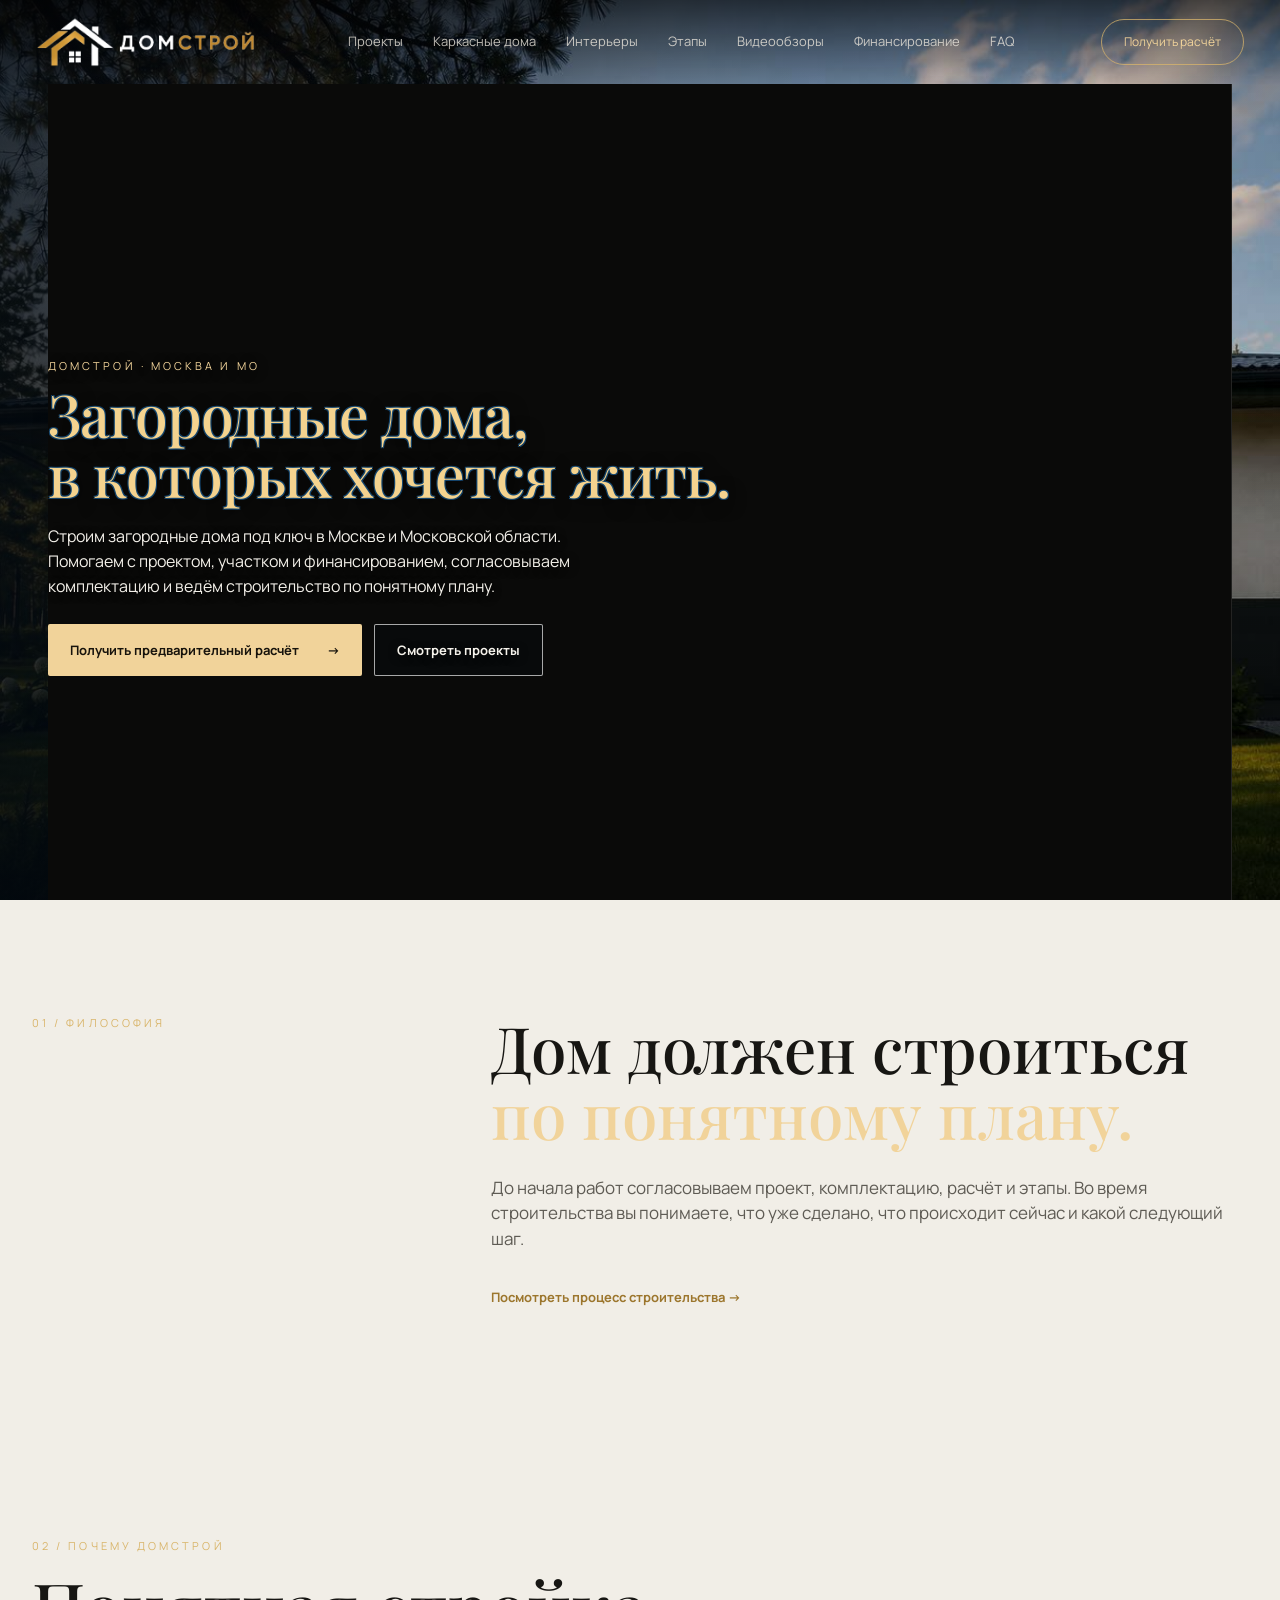
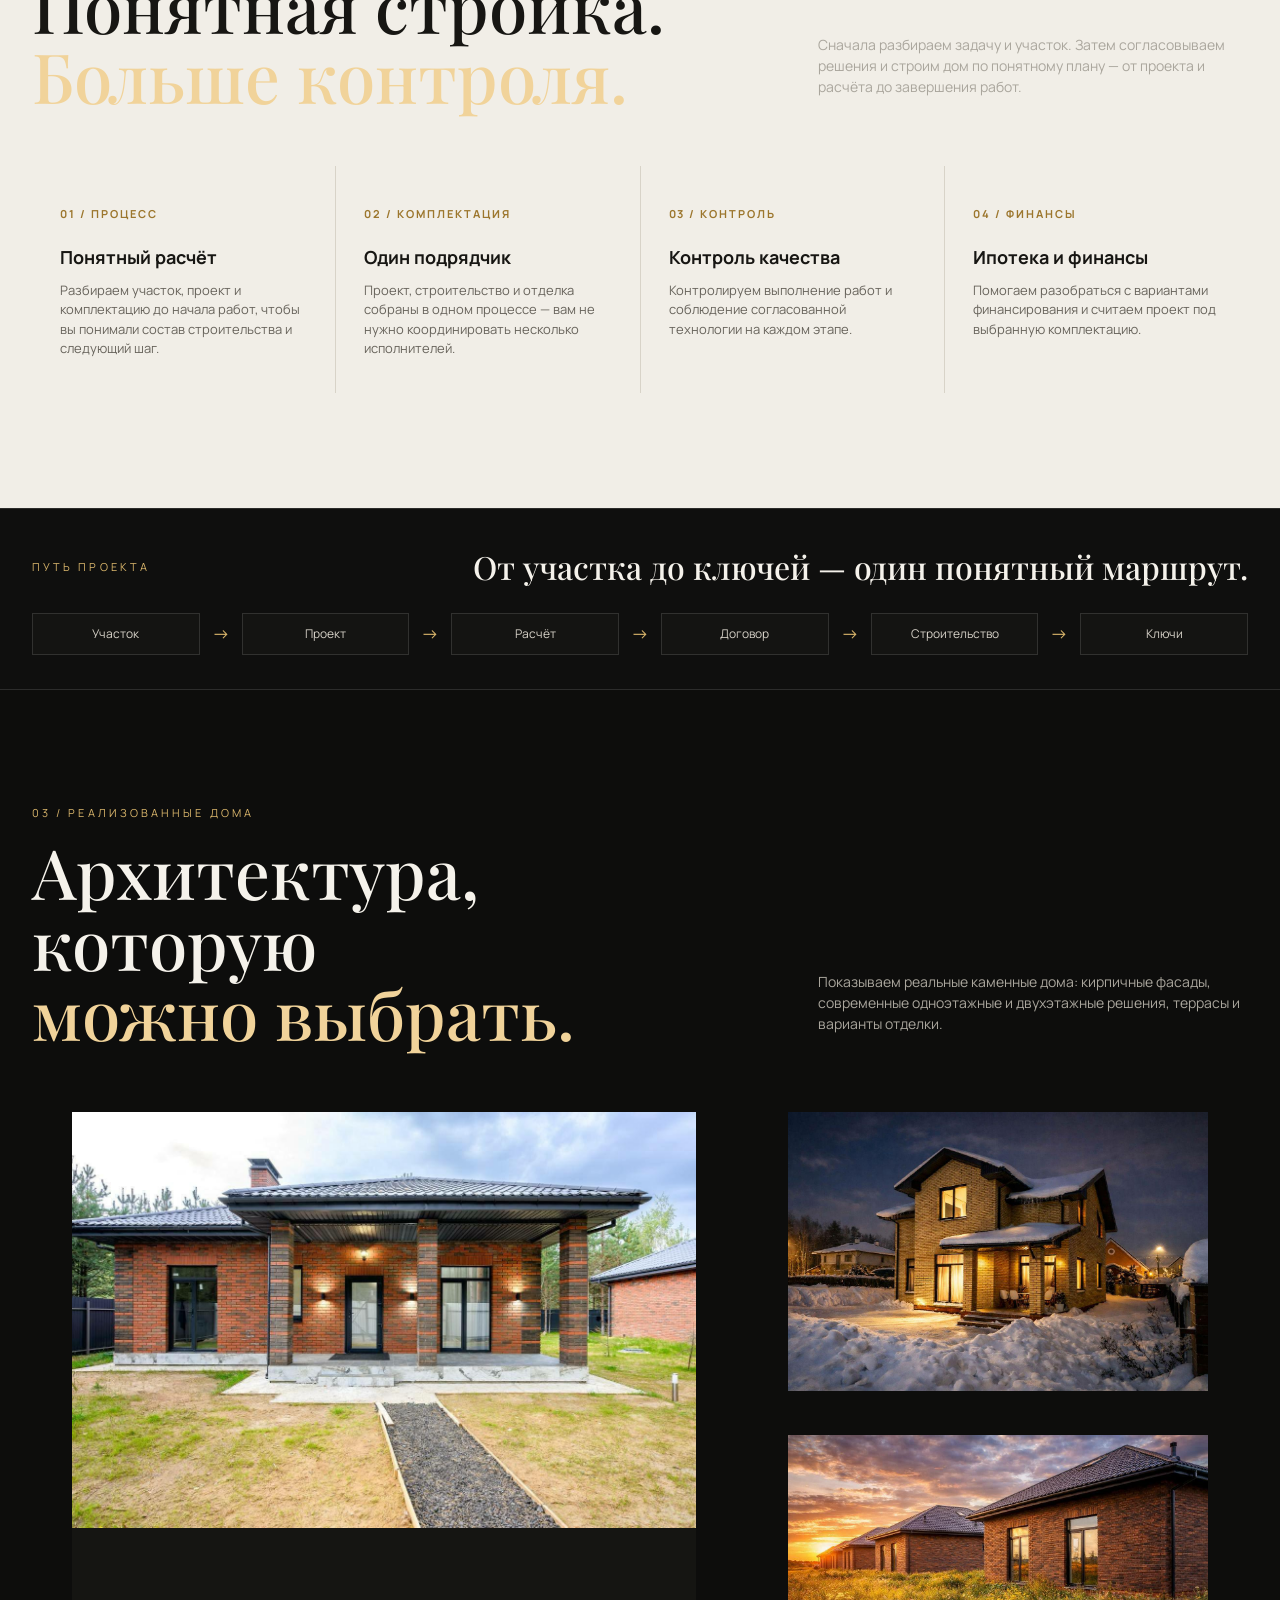
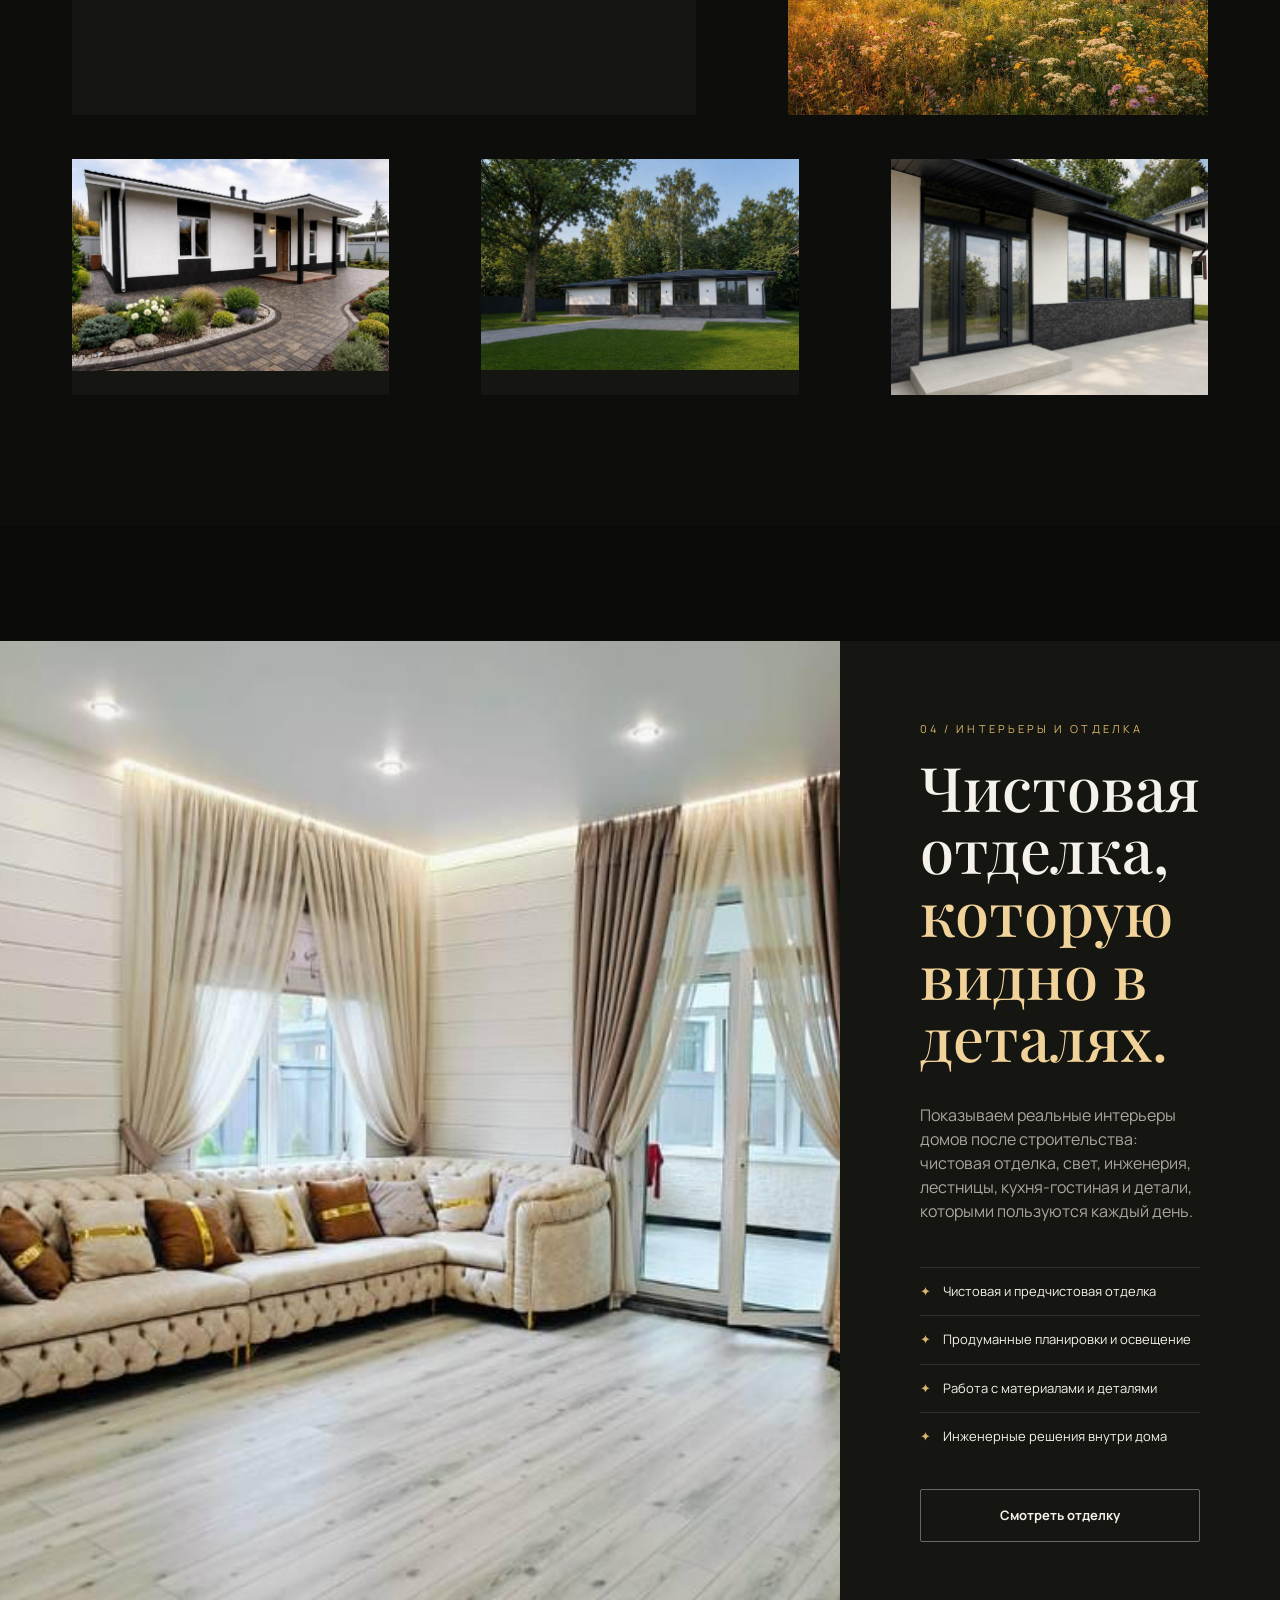
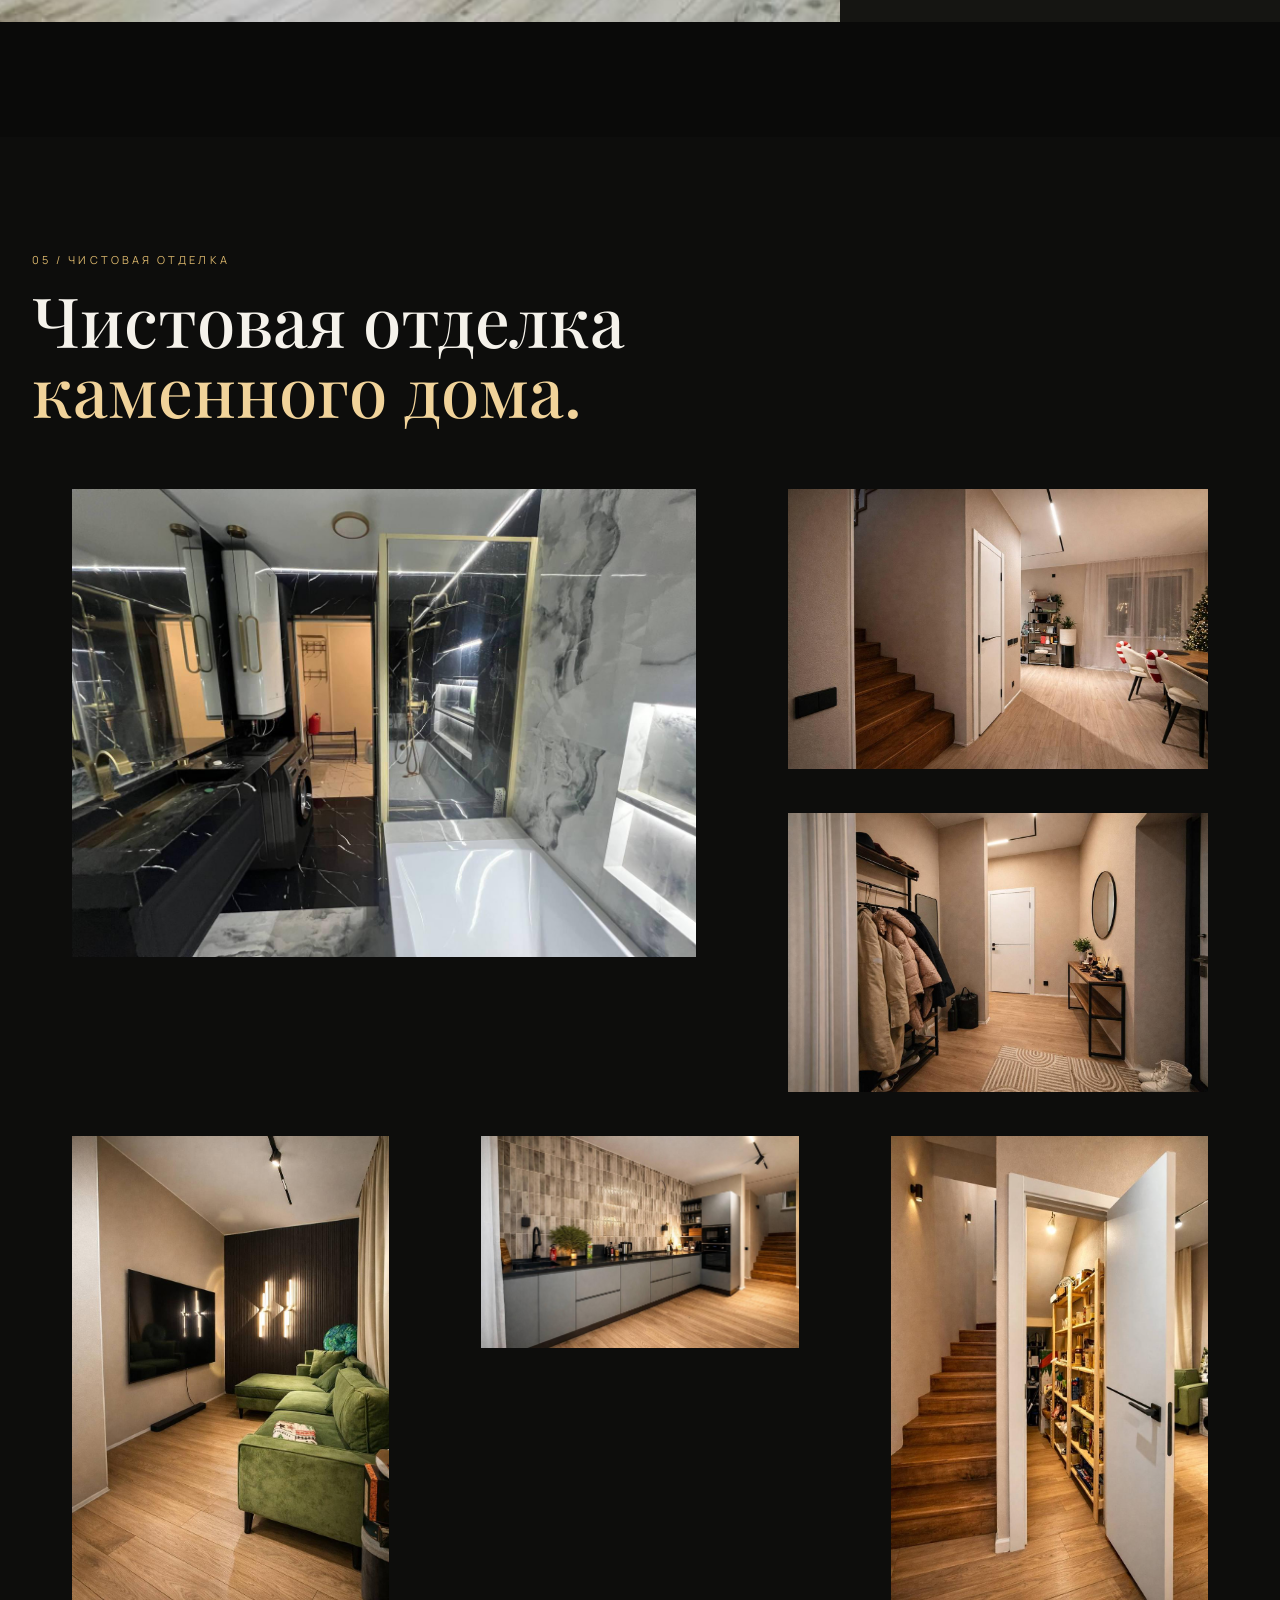
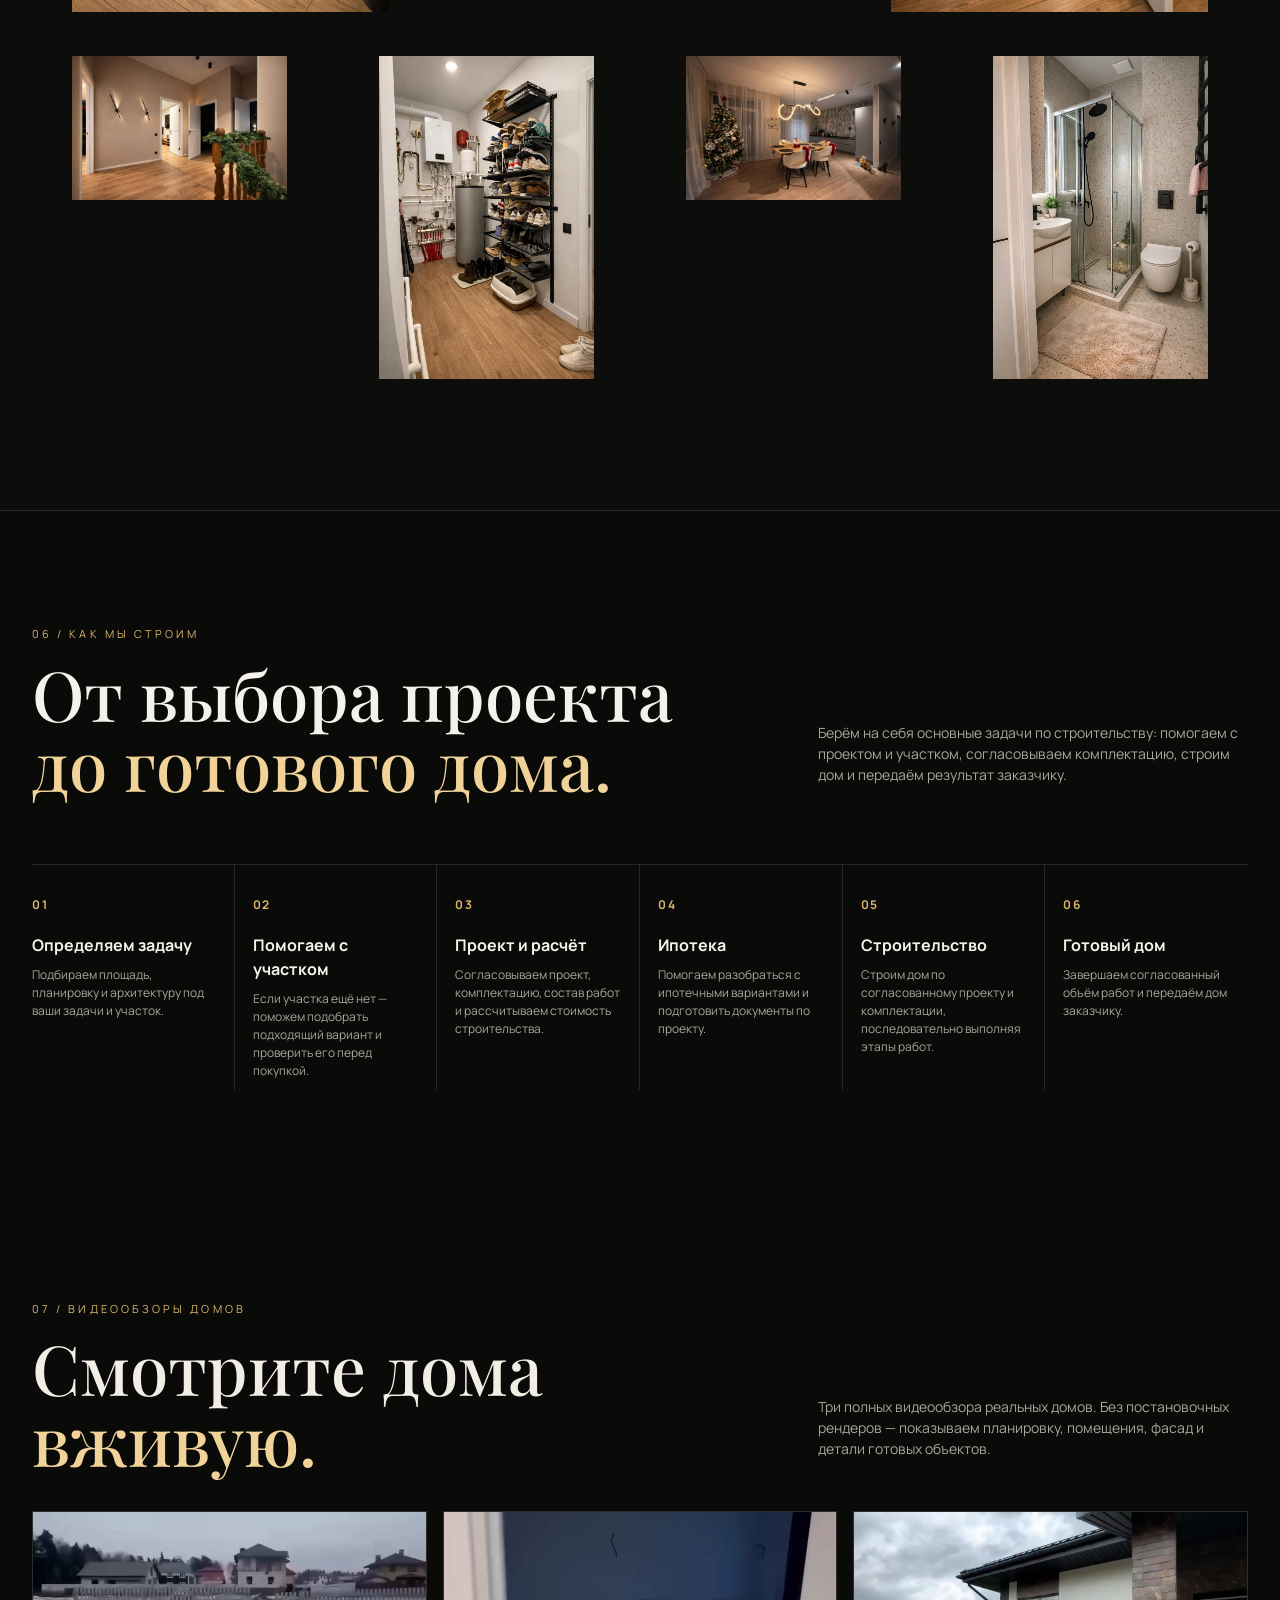
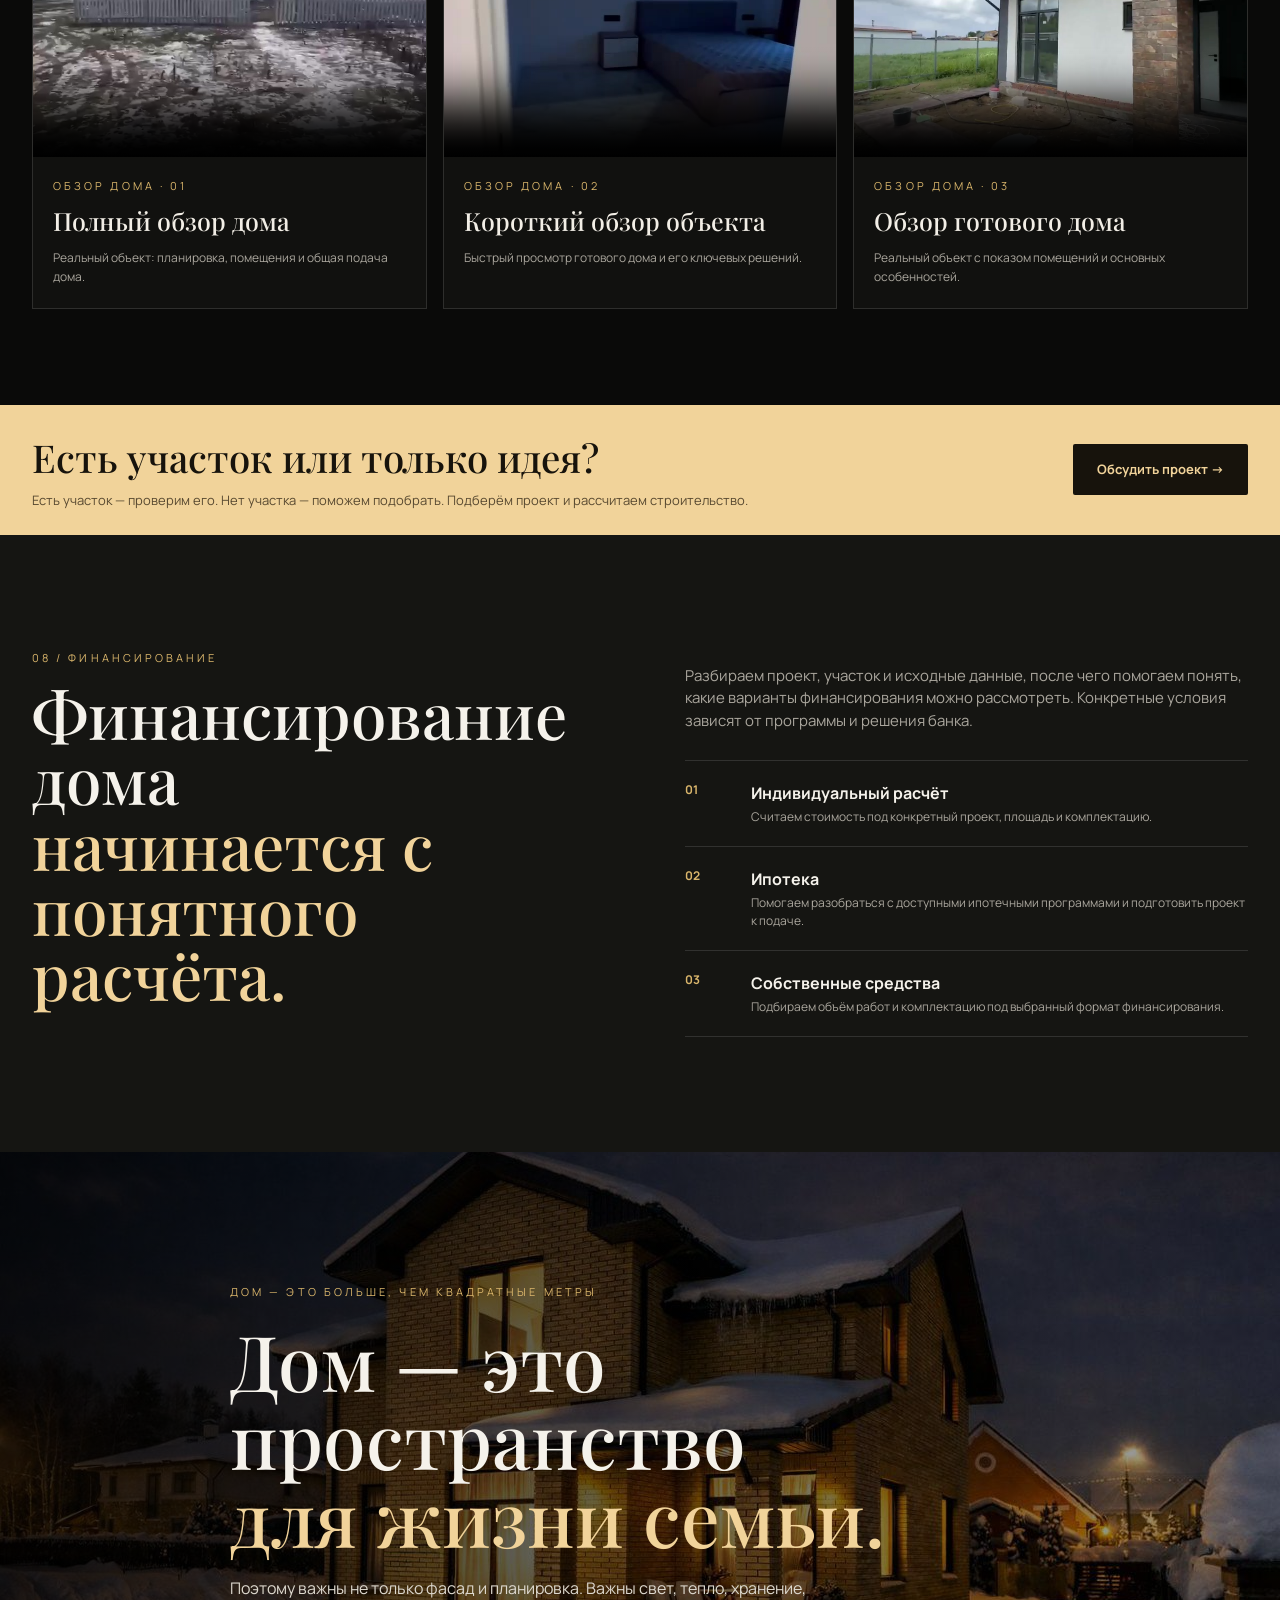
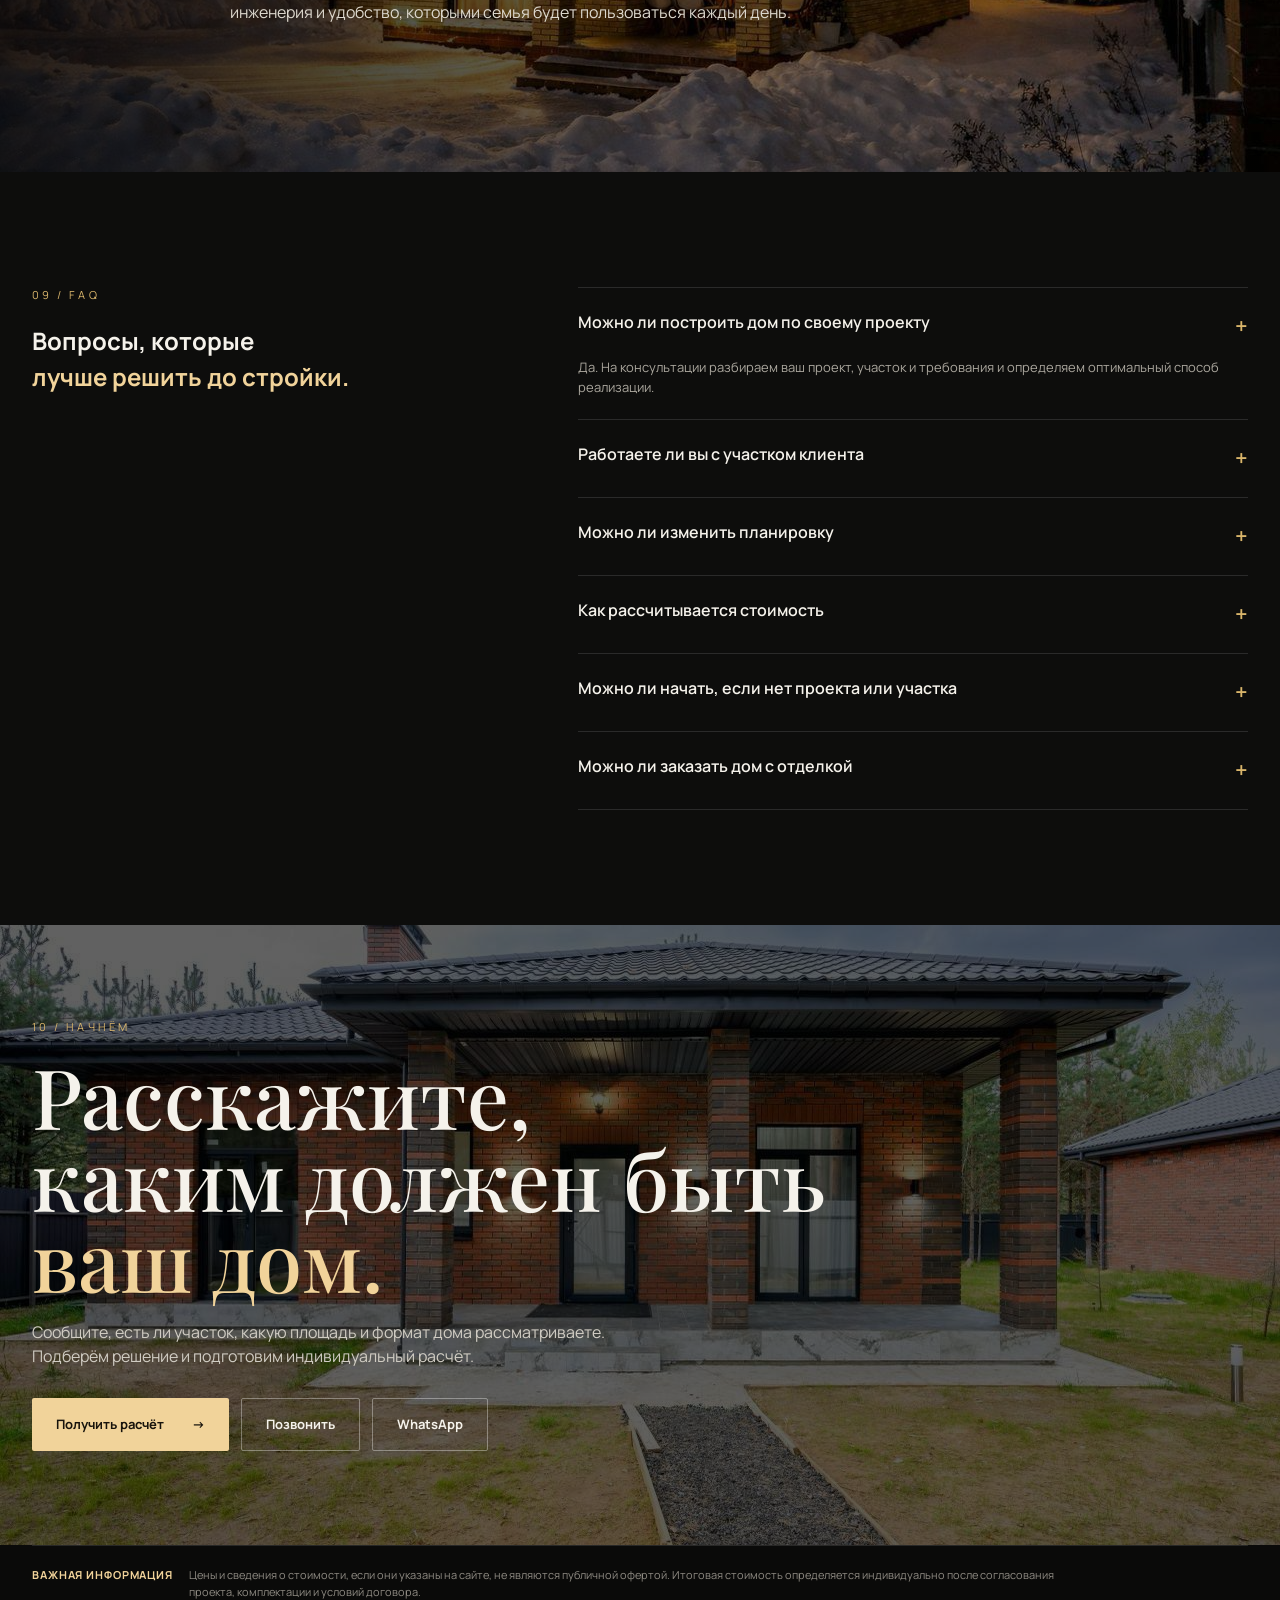
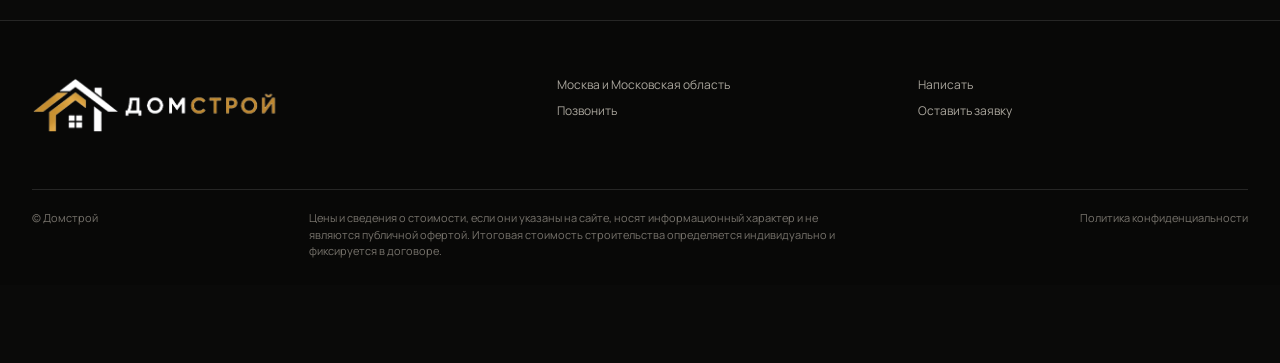
==== commit e921af4f: "обнова" ====
--- a/index.html
+++ b/index.html
@@ -1128,6 +1128,157 @@
 /* V27 — gallery images keep their full framing */
 .curated-site-gallery .tile img,.finish-gallery-main .tile img{height:auto!important;max-height:none!important;object-fit:contain!important;background:#111!important;}
 .finish-gallery-main .tile{cursor:default}.finish-gallery-main .tile:hover img{transform:none!important}
+</style>
+
+
+<style id="v28-hero">
+/* V28 — full-bleed hero: дом на весь экран, текст поверх фото */
+.hero{
+  min-height:100svh !important;
+  height:100vh !important;
+  max-height:none !important;
+  display:block !important;
+  position:relative !important;
+  overflow:hidden !important;
+  background:#101820 !important;
+}
+.hero-media{
+  position:absolute !important;
+  inset:0 !important;
+  z-index:0 !important;
+  width:100% !important;
+  height:100% !important;
+  min-height:100% !important;
+  max-height:none !important;
+  overflow:hidden !important;
+  background:#101820 !important;
+}
+.hero-media picture,
+.hero-media picture img,
+.hero-media img{
+  display:block !important;
+  width:100% !important;
+  height:100% !important;
+}
+.hero-media img{
+  object-fit:cover !important;
+  object-position:center center !important;
+}
+.hero-overlay{
+  position:absolute !important;
+  inset:0 !important;
+  z-index:1 !important;
+  pointer-events:none !important;
+  background:
+    linear-gradient(90deg,rgba(3,10,17,.78) 0%,rgba(3,10,17,.55) 27%,rgba(3,10,17,.18) 52%,rgba(3,10,17,.02) 76%),
+    linear-gradient(0deg,rgba(0,0,0,.48) 0%,rgba(0,0,0,.06) 42%,rgba(0,0,0,.22) 100%) !important;
+}
+.hero-media:after{display:none !important}
+.hero-copy-panel{
+  position:relative !important;
+  z-index:2 !important;
+  width:100% !important;
+  height:100% !important;
+  min-height:100svh !important;
+  display:flex !important;
+  align-items:center !important;
+  background:transparent !important;
+}
+.hero-copy-panel:after{display:none !important}
+.hero-content{
+  position:relative !important;
+  z-index:3 !important;
+  width:min(760px,calc(100% - 64px)) !important;
+  min-height:100% !important;
+  height:100% !important;
+  margin:0 auto !important;
+  padding:110px 0 60px !important;
+  display:flex !important;
+  flex-direction:column !important;
+  justify-content:center !important;
+  align-items:flex-start !important;
+}
+.hero-copy-box{
+  max-width:720px !important;
+  padding:0 !important;
+  border:0 !important;
+  background:transparent !important;
+  box-shadow:none !important;
+  backdrop-filter:none !important;
+  -webkit-backdrop-filter:none !important;
+}
+.hero .eyebrow{
+  color:#f1d39a !important;
+  text-shadow:0 2px 12px rgba(0,0,0,.8) !important;
+  margin-bottom:8px !important;
+}
+.hero h1{
+  font-family:"Playfair Display",serif !important;
+  font-size:clamp(42px,4.6vw,68px) !important;
+  line-height:1.02 !important;
+  letter-spacing:-.018em !important;
+  font-weight:500 !important;
+  max-width:720px !important;
+  margin:10px 0 20px !important;
+  color:#f4d38f !important;
+  text-shadow:
+    -1px -1px 0 rgba(21,71,112,.95),
+     1px -1px 0 rgba(21,71,112,.95),
+    -1px  1px 0 rgba(21,71,112,.95),
+     1px  1px 0 rgba(21,71,112,.95),
+     0 4px 18px rgba(0,0,0,.7) !important;
+}
+.hero h1 span{
+  color:#f4d38f !important;
+  font-style:normal !important;
+}
+.hero-copy{
+  max-width:590px !important;
+  font-size:16px !important;
+  line-height:1.55 !important;
+  color:#f3f0e9 !important;
+  margin:0 0 26px !important;
+  text-shadow:0 2px 10px rgba(0,0,0,.9) !important;
+}
+.hero .actions{gap:12px !important}
+.hero .btn{
+  min-height:52px !important;
+  padding:14px 22px !important;
+  font-size:13px !important;
+}
+.hero .btn-outline{
+  border-color:rgba(255,255,255,.65) !important;
+  background:rgba(5,14,22,.18) !important;
+  text-shadow:0 2px 8px rgba(0,0,0,.7) !important;
+}
+@media(min-width:901px){
+  .hero-content{width:min(calc(100% - 96px),var(--max)) !important;}
+}
+@media(max-width:900px){
+  .hero{min-height:100svh !important;height:100svh !important;}
+  .hero-copy-panel{min-height:100svh !important;height:100% !important;}
+  .hero-content{
+    width:calc(100% - 36px) !important;
+    min-height:100% !important;
+    height:100% !important;
+    padding:100px 0 48px !important;
+    justify-content:flex-end !important;
+  }
+  .hero-overlay{
+    background:
+      linear-gradient(90deg,rgba(3,10,17,.68),rgba(3,10,17,.18) 82%),
+      linear-gradient(0deg,rgba(0,0,0,.78) 0%,rgba(0,0,0,.12) 55%,rgba(0,0,0,.22) 100%) !important;
+  }
+  .hero h1{font-size:clamp(38px,8vw,58px) !important;max-width:650px !important;}
+  .hero-copy{font-size:14px !important;max-width:620px !important;}
+}
+@media(max-width:520px){
+  .hero-content{width:calc(100% - 28px) !important;padding:88px 0 34px !important;}
+  .hero h1{font-size:clamp(34px,9.5vw,46px) !important;line-height:1.04 !important;margin:8px 0 16px !important;}
+  .hero-copy{font-size:13.5px !important;line-height:1.48 !important;margin-bottom:18px !important;}
+  .hero .actions{width:100% !important;display:grid !important;grid-template-columns:1fr !important;}
+  .hero .btn{width:100% !important;min-height:52px !important;}
+}
 </style>
 
 </head>
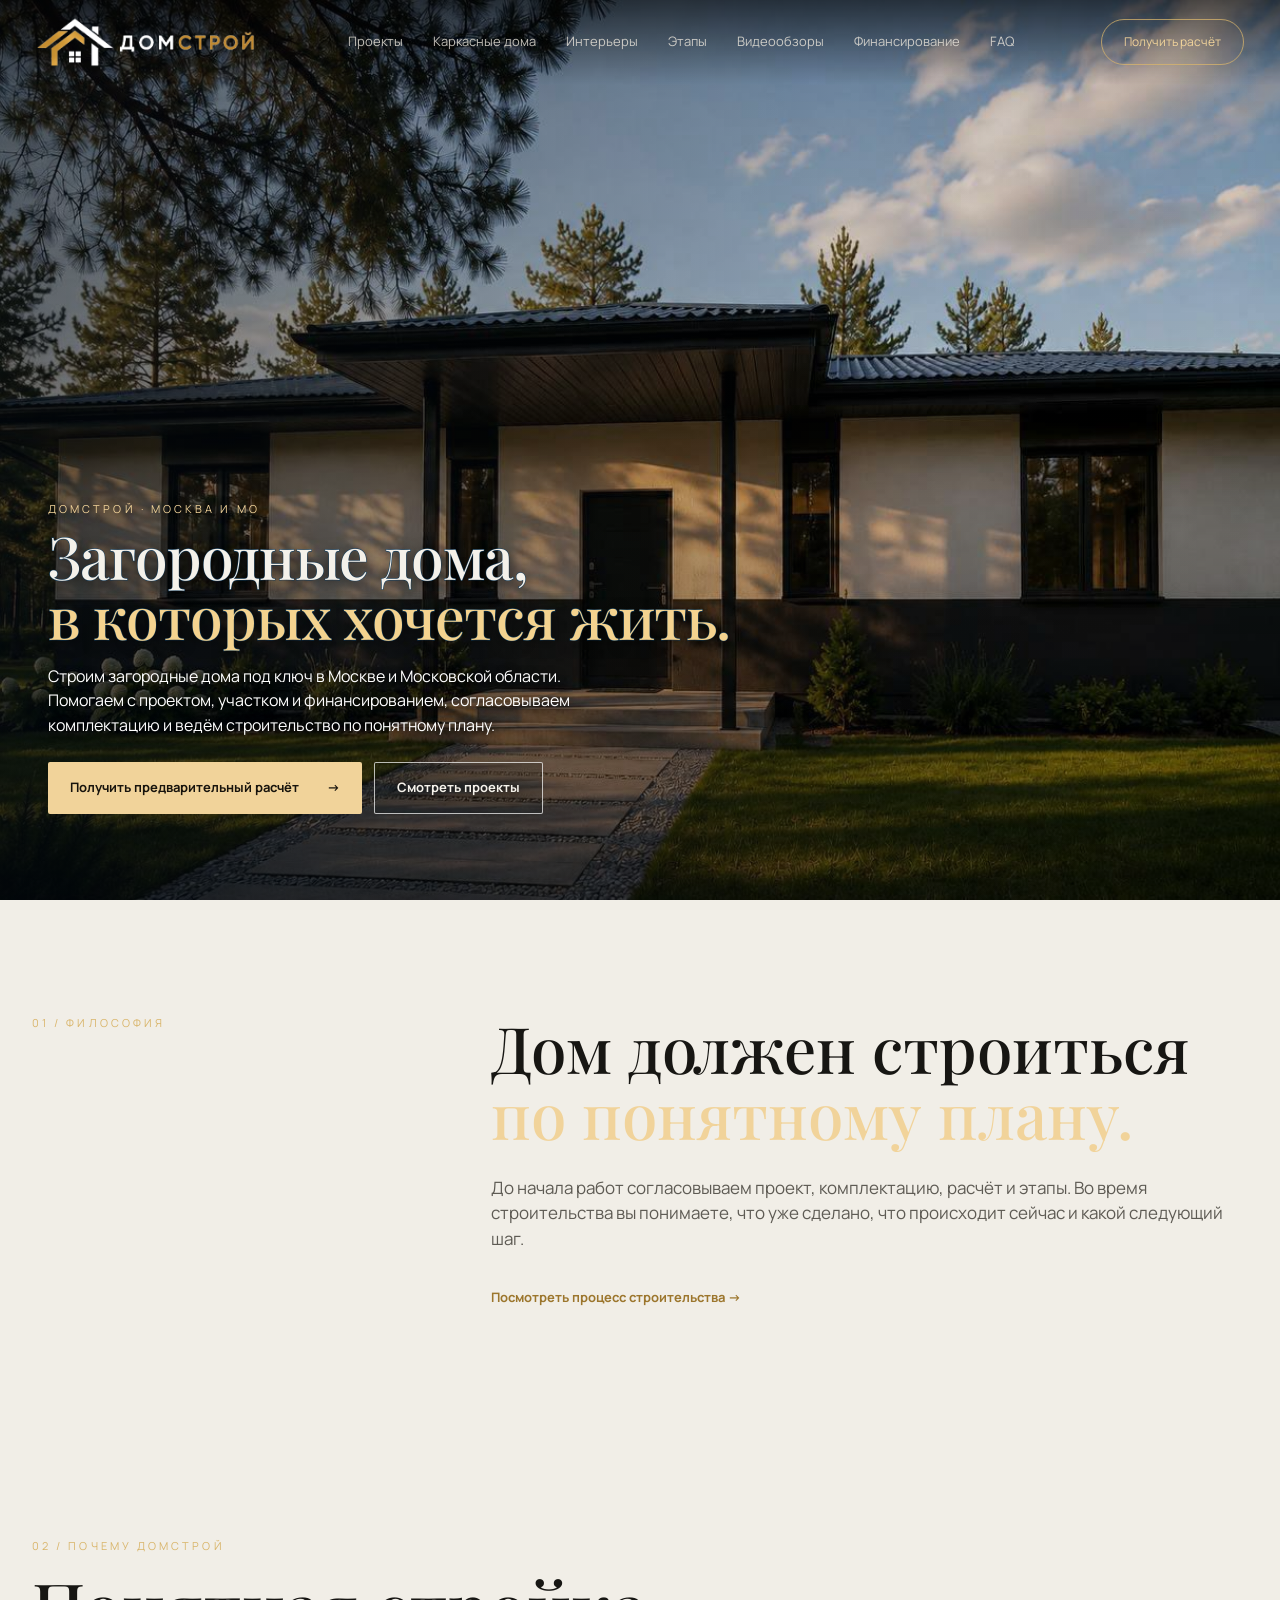
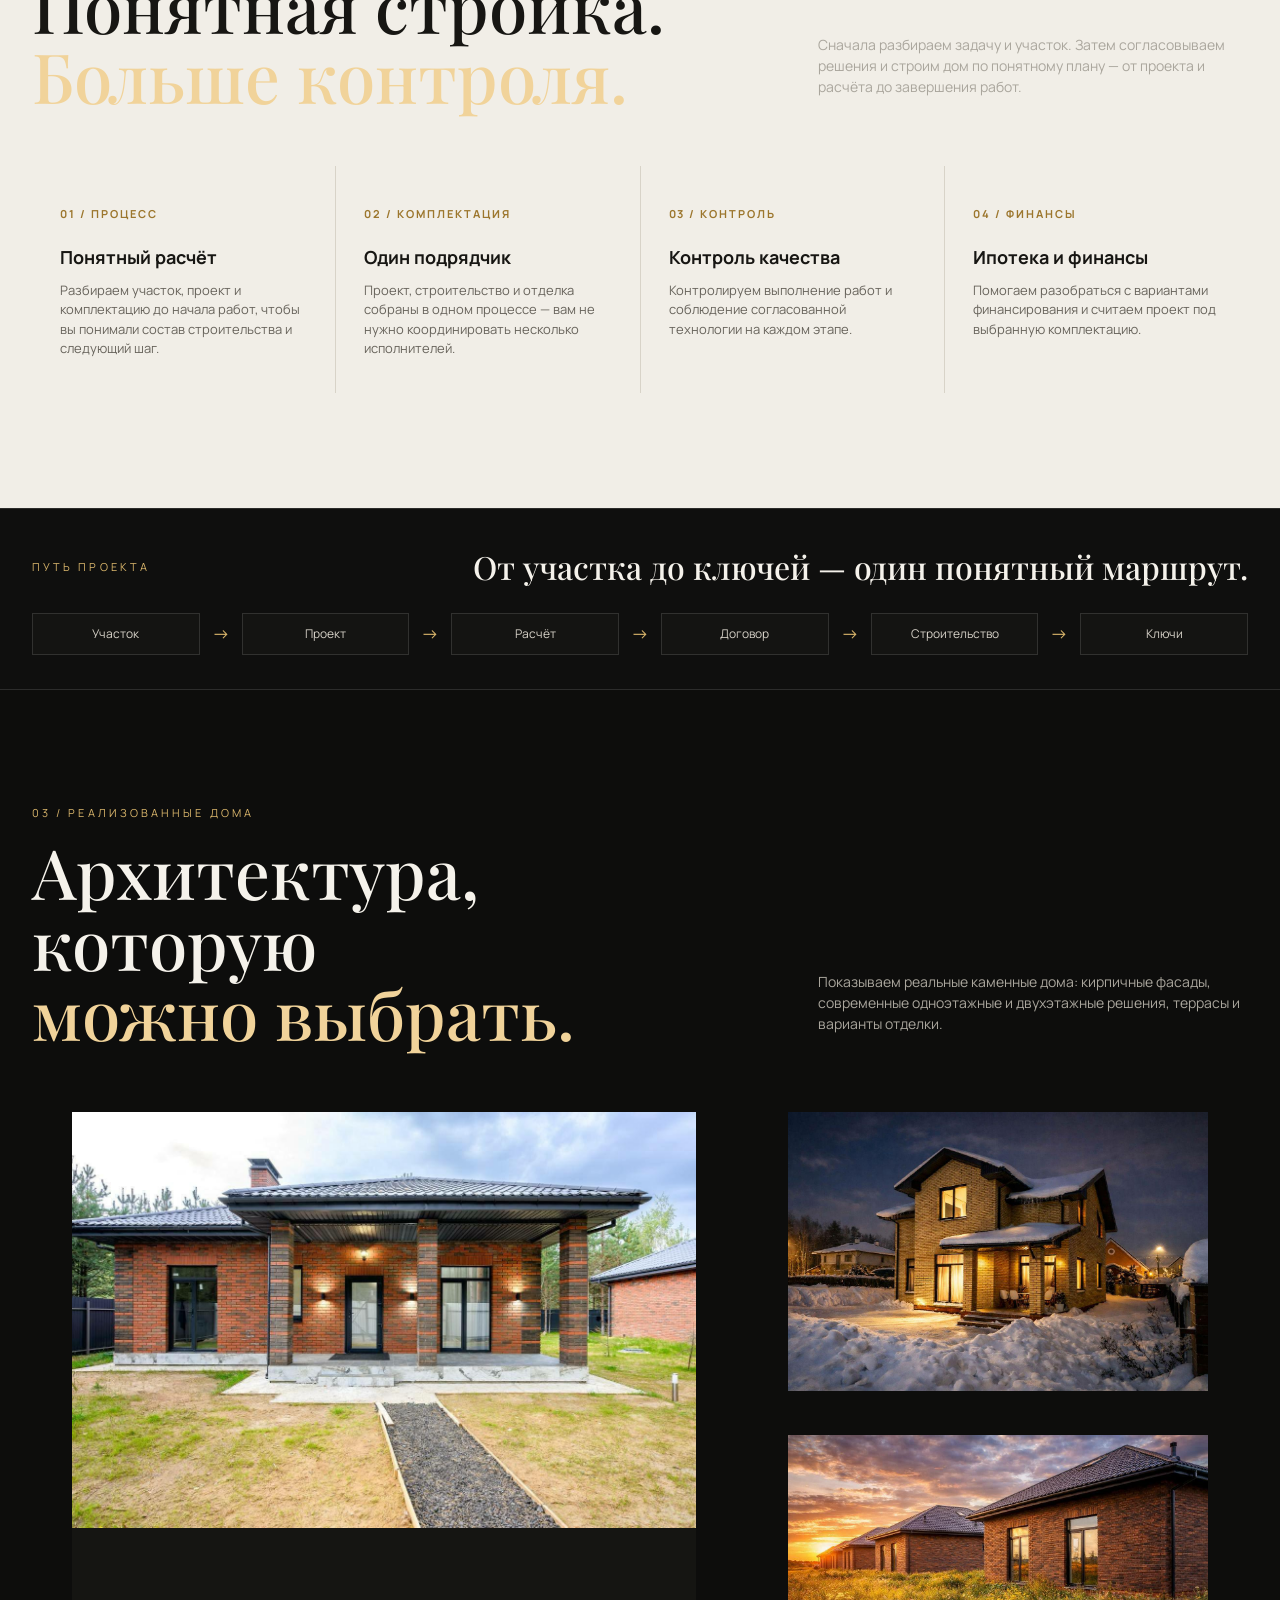
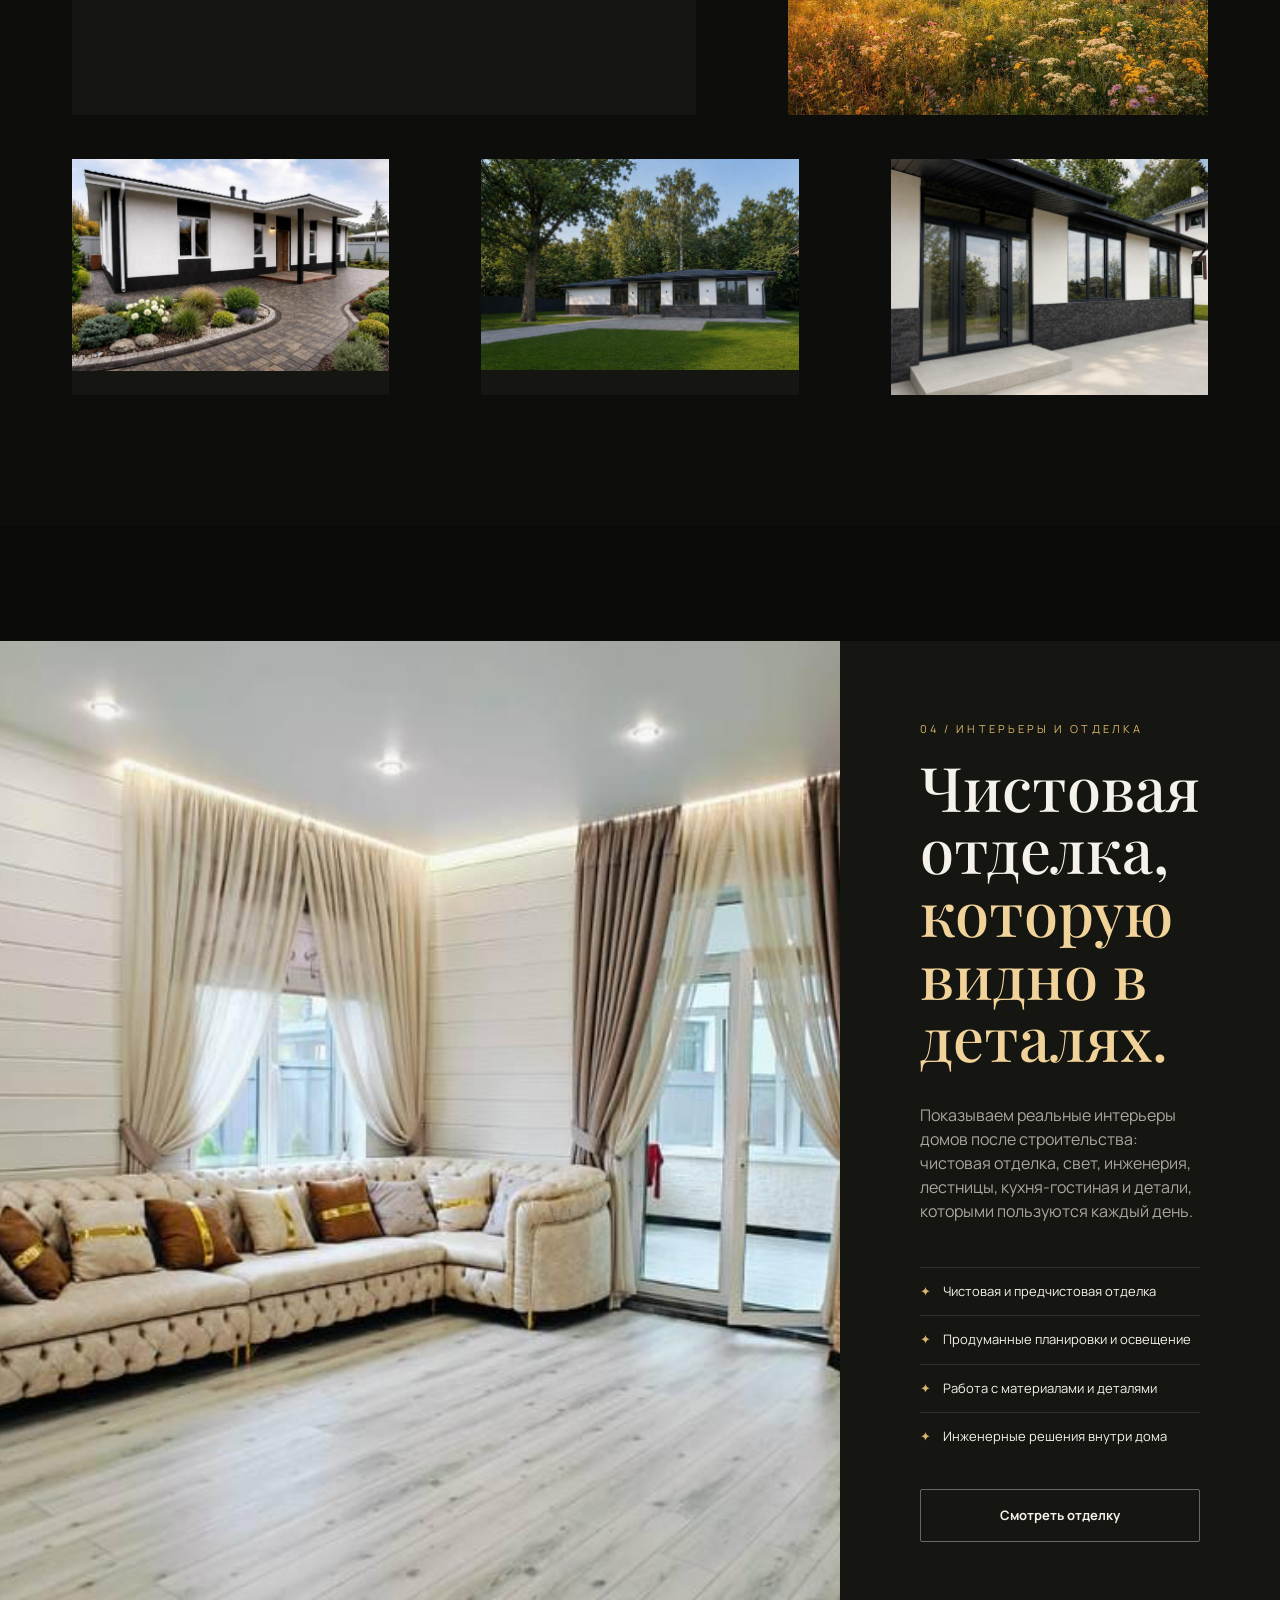
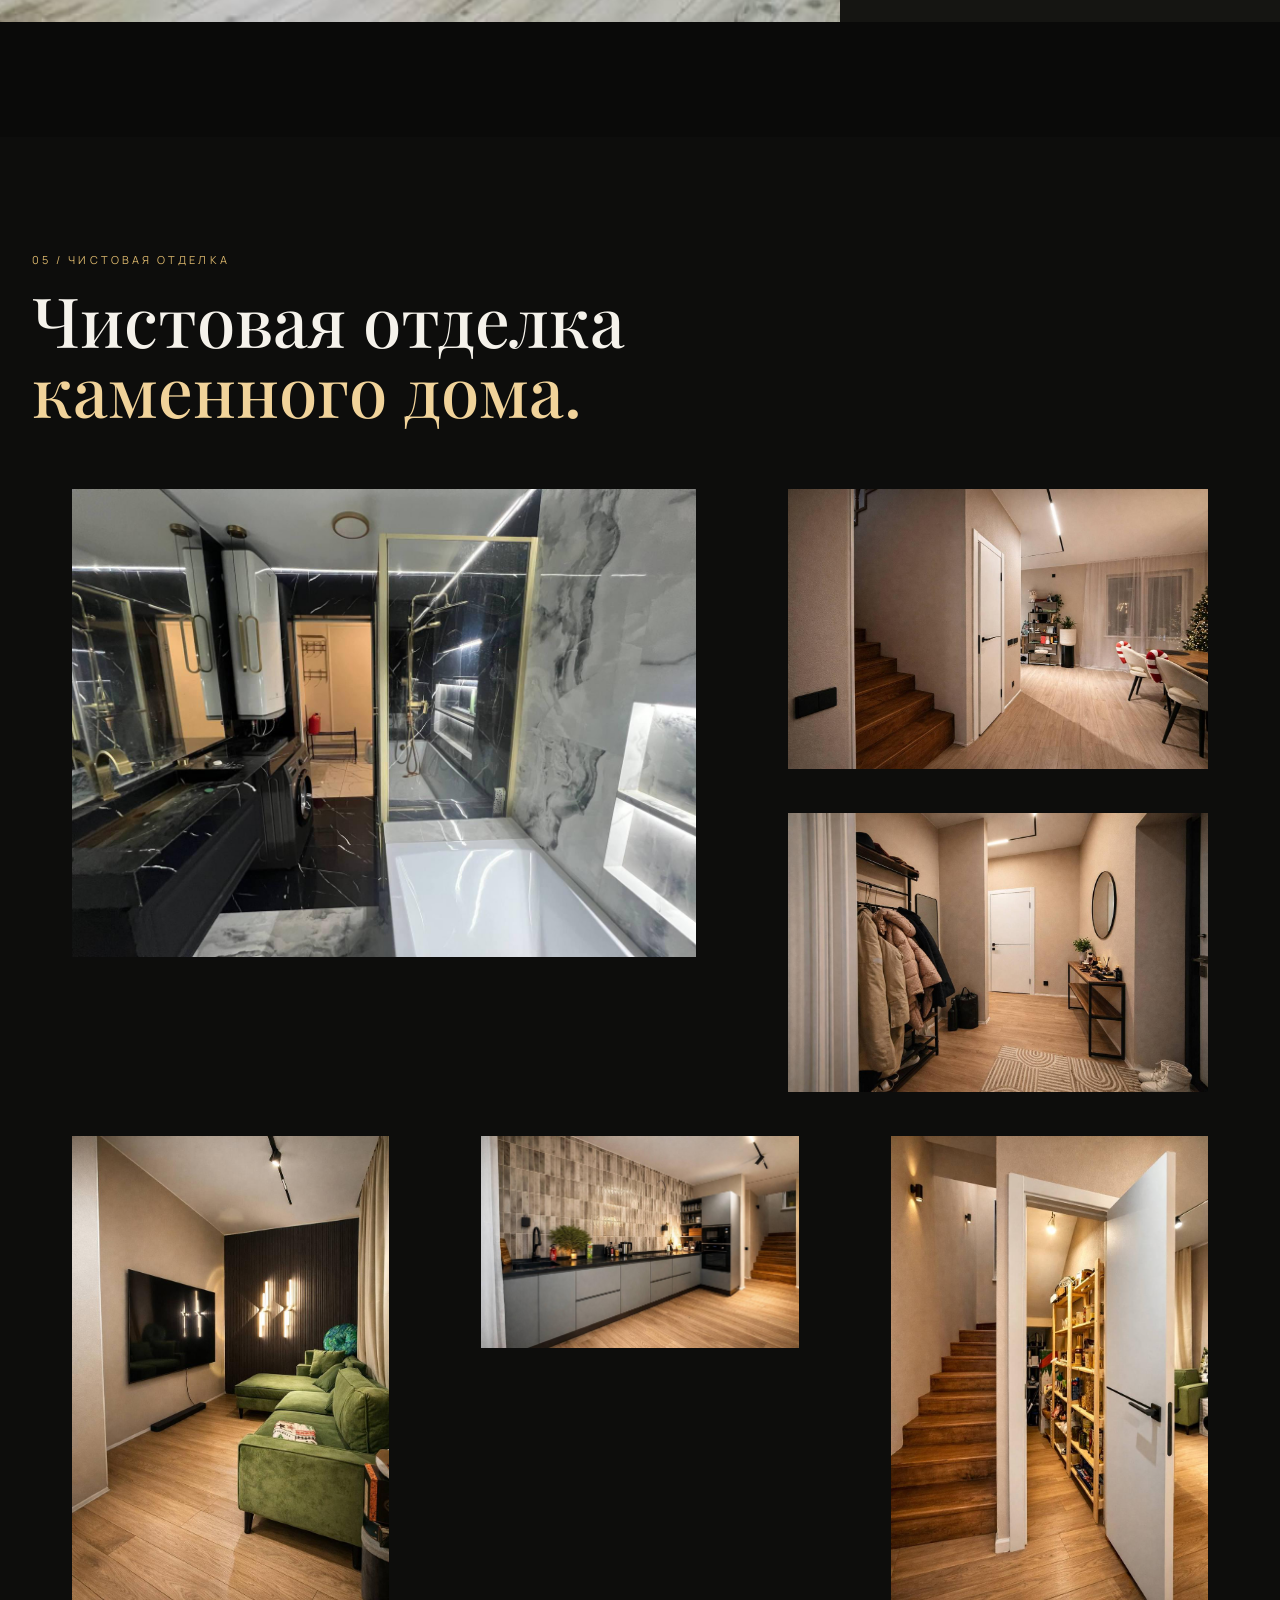
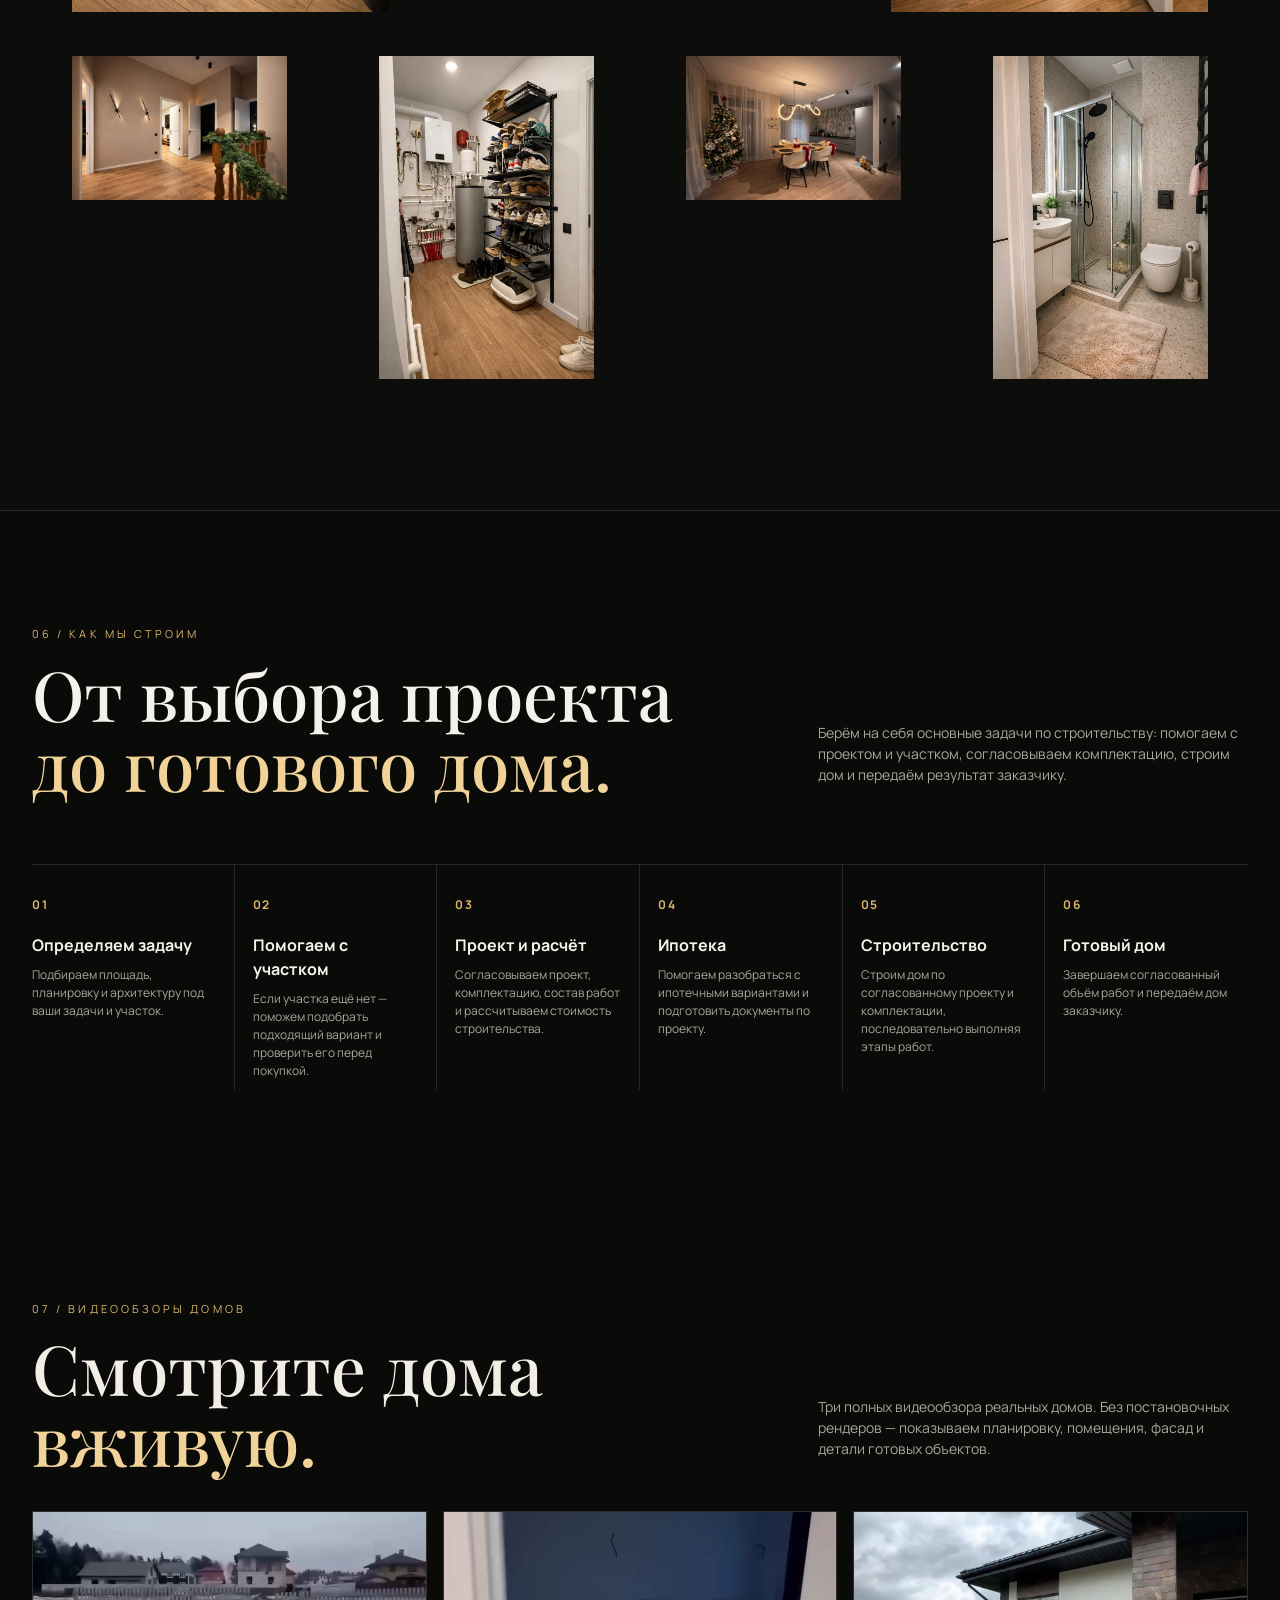
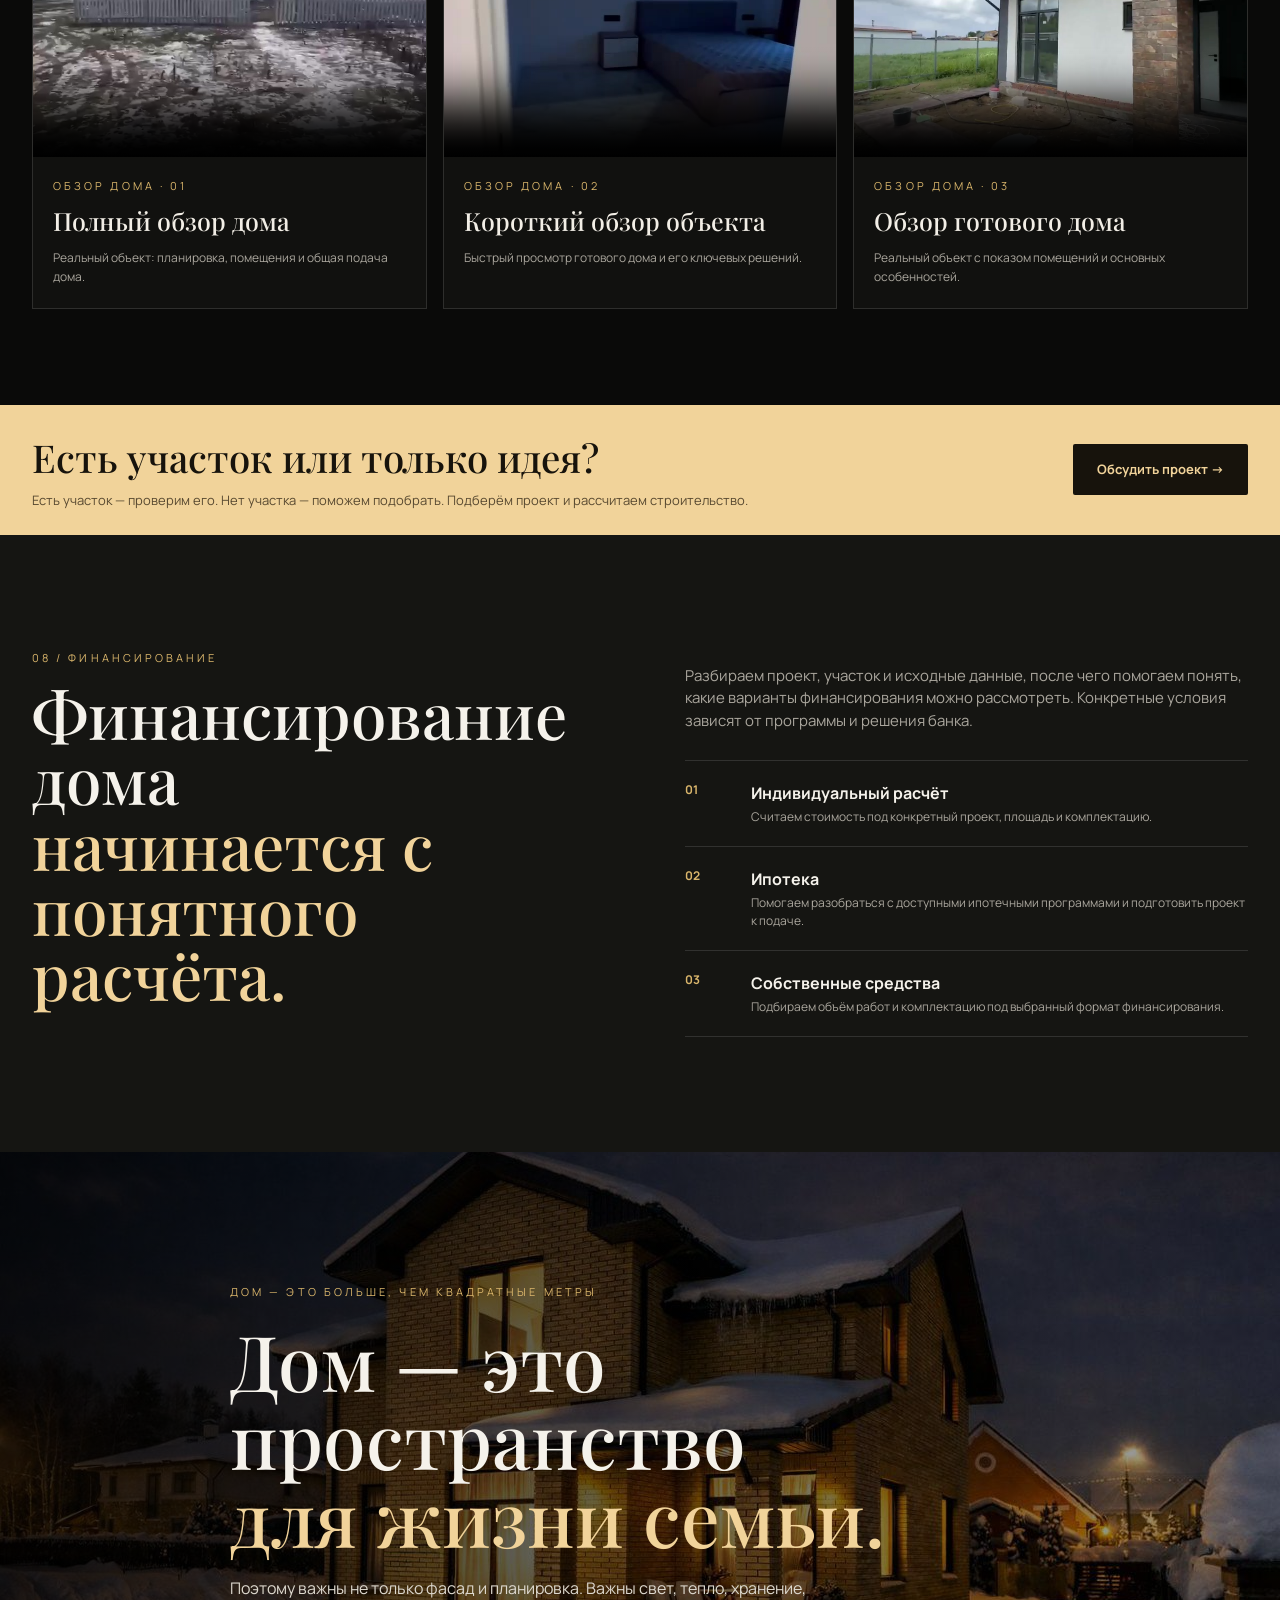
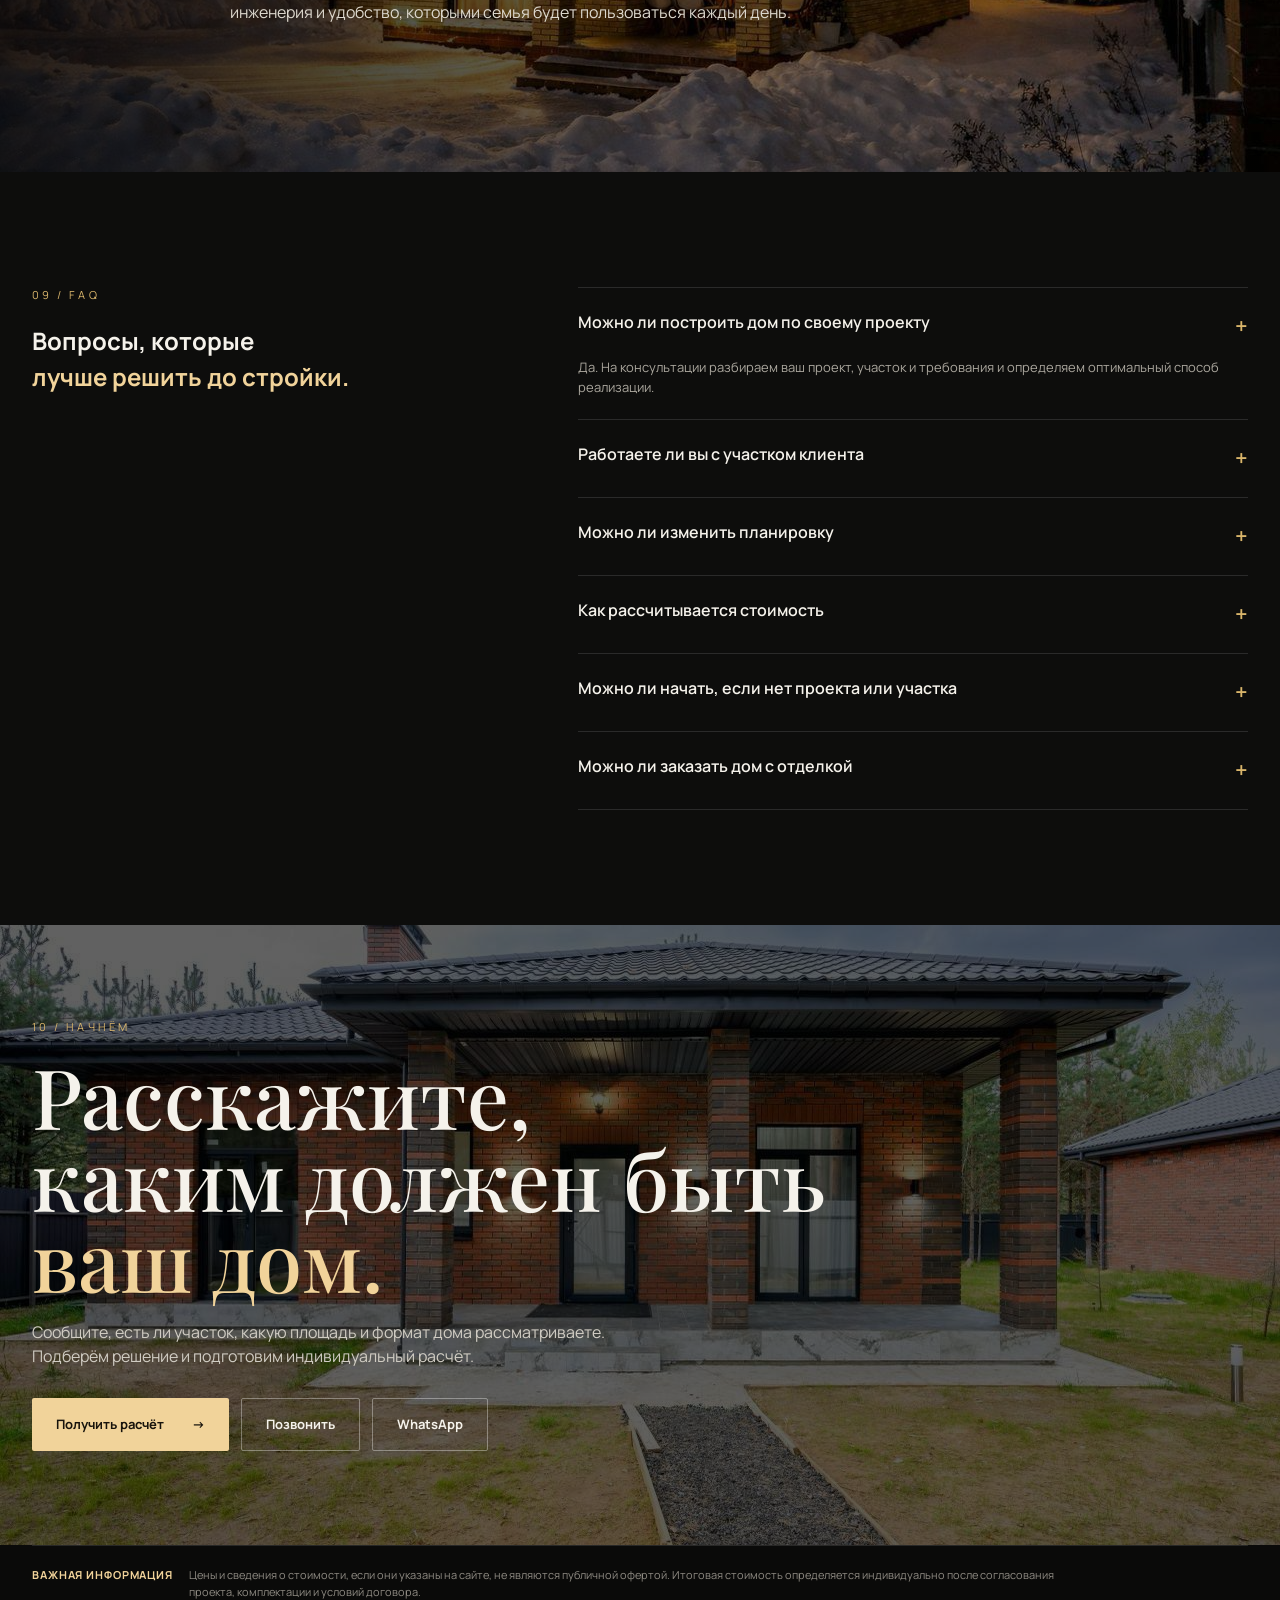
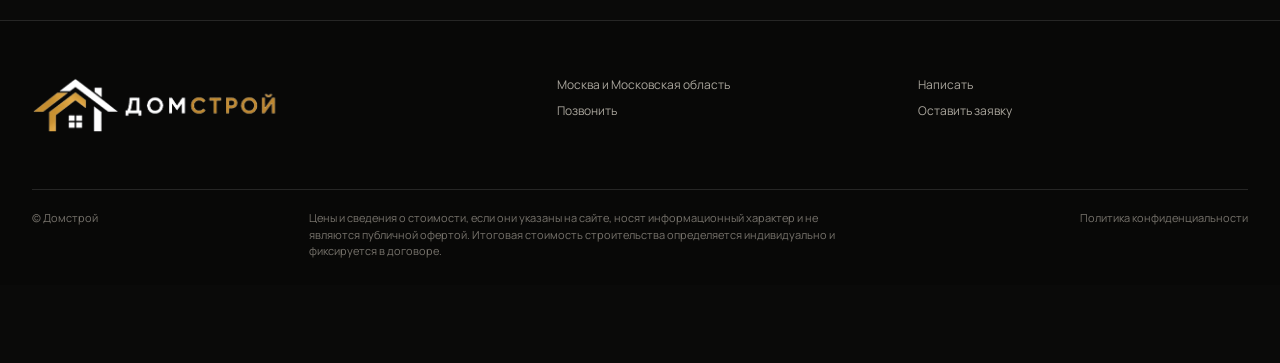
==== commit e4caf600: "29" ====
--- a/index.html
+++ b/index.html
@@ -1281,6 +1281,124 @@
 }
 </style>
 
+
+<style id="v29-hero-final">
+/* V29 — hero full-bleed: дом на весь экран, текст непосредственно поверх фото */
+.hero{
+  display:block !important;
+  position:relative !important;
+  width:100% !important;
+  min-height:100svh !important;
+  height:100vh !important;
+  max-height:none !important;
+  overflow:hidden !important;
+  background:transparent !important;
+}
+.hero-media{
+  position:absolute !important;
+  inset:0 !important;
+  z-index:0 !important;
+  width:100% !important;
+  height:100% !important;
+  min-height:0 !important;
+  max-height:none !important;
+  overflow:hidden !important;
+  background:transparent !important;
+}
+.hero-media img{
+  position:absolute !important;
+  inset:0 !important;
+  display:block !important;
+  width:100% !important;
+  height:100% !important;
+  object-fit:cover !important;
+  object-position:center center !important;
+  opacity:1 !important;
+}
+.hero-media:after{display:none !important;content:none !important;}
+.hero-overlay{
+  position:absolute !important;
+  inset:0 !important;
+  z-index:1 !important;
+  pointer-events:none !important;
+  background:
+    linear-gradient(90deg,rgba(3,10,17,.56) 0%,rgba(3,10,17,.30) 34%,rgba(3,10,17,.08) 65%,rgba(3,10,17,0) 100%),
+    linear-gradient(0deg,rgba(0,0,0,.48) 0%,rgba(0,0,0,.06) 48%,rgba(0,0,0,.16) 100%) !important;
+}
+.hero-content{
+  position:relative !important;
+  z-index:2 !important;
+  width:min(760px,calc(100% - 64px)) !important;
+  height:100% !important;
+  min-height:100% !important;
+  margin:0 auto !important;
+  padding:110px 0 86px !important;
+  display:flex !important;
+  flex-direction:column !important;
+  justify-content:flex-end !important;
+  align-items:flex-start !important;
+  background:transparent !important;
+  box-shadow:none !important;
+  border:0 !important;
+}
+.hero-copy-box{
+  max-width:760px !important;
+  padding:0 !important;
+  margin:0 !important;
+  background:transparent !important;
+  border:0 !important;
+  box-shadow:none !important;
+  backdrop-filter:none !important;
+  -webkit-backdrop-filter:none !important;
+}
+.hero .eyebrow{
+  color:#f1d39a !important;
+  margin-bottom:7px !important;
+  text-shadow:0 2px 10px rgba(0,0,0,.8) !important;
+}
+.hero h1{
+  font-family:"Playfair Display",serif !important;
+  font-size:clamp(44px,4.6vw,70px) !important;
+  line-height:1.02 !important;
+  letter-spacing:-.018em !important;
+  font-weight:500 !important;
+  max-width:760px !important;
+  margin:8px 0 18px !important;
+  color:#f4f1ea !important;
+  -webkit-text-stroke:1px rgba(18,70,110,.95) !important;
+  paint-order:stroke fill !important;
+  text-shadow:0 3px 14px rgba(0,0,0,.65) !important;
+}
+.hero h1 span{
+  color:#f4d38f !important;
+  font-style:normal !important;
+}
+.hero-copy{
+  max-width:590px !important;
+  font-size:16px !important;
+  line-height:1.52 !important;
+  color:#fff !important;
+  margin:0 0 25px !important;
+  text-shadow:0 2px 10px rgba(0,0,0,.9) !important;
+}
+.hero .actions{gap:12px !important;}
+.hero .btn{min-height:52px !important;padding:14px 22px !important;font-size:13px !important;}
+.hero .btn-outline{background:rgba(5,14,22,.16) !important;border-color:rgba(255,255,255,.7) !important;}
+@media(min-width:901px){
+  .hero-content{width:min(calc(100% - 96px),var(--max)) !important;}
+}
+@media(max-width:900px){
+  .hero{min-height:100svh !important;height:100svh !important;}
+  .hero-content{width:calc(100% - 36px) !important;min-height:100% !important;height:100% !important;padding:96px 0 42px !important;justify-content:flex-end !important;}
+  .hero-overlay{background:linear-gradient(90deg,rgba(3,10,17,.50),rgba(3,10,17,.12) 84%),linear-gradient(0deg,rgba(0,0,0,.78),rgba(0,0,0,.12) 55%,rgba(0,0,0,.20)) !important;}
+  .hero h1{font-size:clamp(38px,8vw,58px) !important;max-width:650px !important;}
+  .hero-copy{font-size:14px !important;max-width:620px !important;}
+}
+@media(max-width:520px){
+  .hero-content{width:calc(100% - 28px) !important;padding:88px 0 34px !important;}
+  .hero h1{font-size:clamp(36px,9.5vw,48px) !important;line-height:1.04 !important;}
+}
+</style>
 </head>
 <body>
 <header class="header" id="header">
